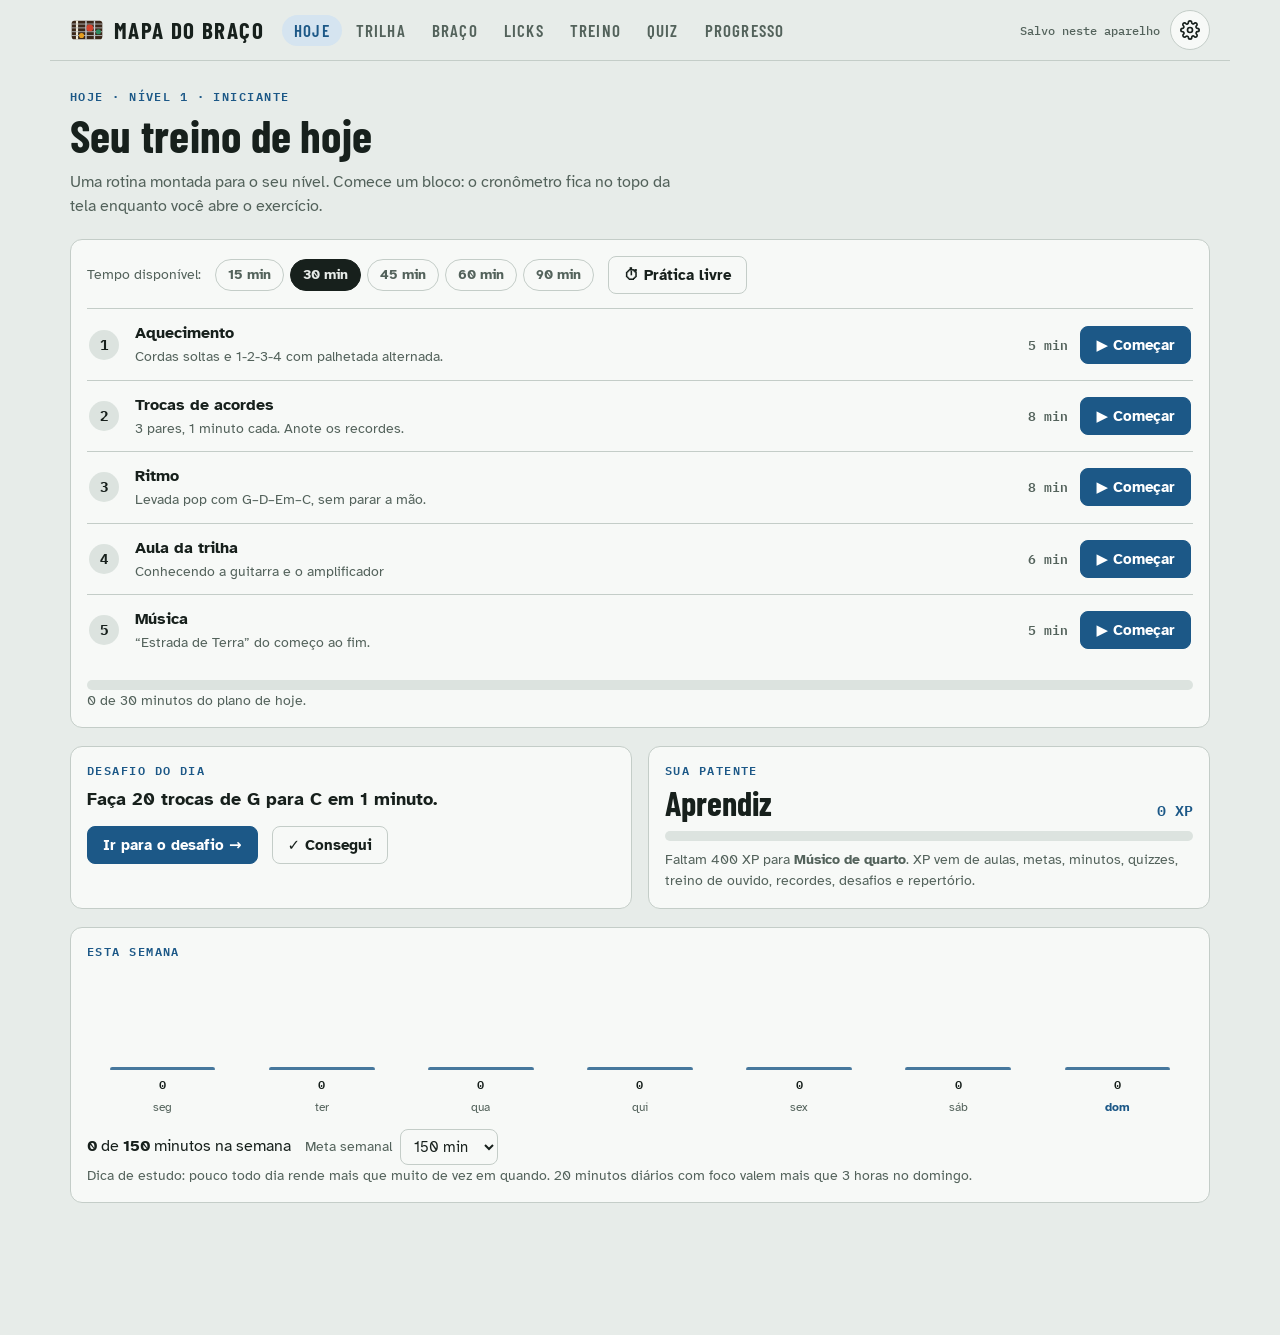
==== index.html @ a53c505a "Treino de ouvido: 6 exercícios em níveis, pontos fracos e ditado melódico Nova aba dentro do Quiz co" ====
<!doctype html>
<html lang="pt-BR">
<head>
<meta charset="utf-8">
<meta name="viewport" content="width=device-width,initial-scale=1,viewport-fit=cover">
<meta name="description" content="Escola de guitarra interativa: tríades, CAGED, escalas, licks, metrônomo, jam e quizzes.">
<meta name="theme-color" content="#E7ECE9" media="(prefers-color-scheme: light)">
<meta name="theme-color" content="#0F1412" media="(prefers-color-scheme: dark)">
<meta name="mobile-web-app-capable" content="yes">
<meta name="apple-mobile-web-app-capable" content="yes">
<meta name="apple-mobile-web-app-status-bar-style" content="default">
<meta name="apple-mobile-web-app-title" content="Mapa do Braço">
<link rel="manifest" href="manifest.webmanifest">
<link rel="icon" type="image/png" sizes="32x32" href="icons/favicon-32.png">
<link rel="apple-touch-icon" href="icons/icon-180.png">
<style>:root{color-scheme:light;padding-top:env(safe-area-inset-top,0px);padding-bottom:env(safe-area-inset-bottom,0px)}body{margin:0}img{max-width:100%}[hidden]{display:none!important}</style>
<title>Mapa do Braço</title>
<link rel="preconnect" href="https://fonts.googleapis.com"><link rel="preconnect" href="https://fonts.gstatic.com" crossorigin>
<link rel="stylesheet" href="https://fonts.googleapis.com/css2?family=Atkinson+Hyperlegible:ital,wght@0,400;0,700;1,400&family=Barlow+Condensed:wght@600;700&family=IBM+Plex+Mono:wght@400;500;600&family=Noto+Music&display=swap">
<style>
/* Layout: app de estudo com barra de seções no topo (no celular, embaixo); coluna de até 1180px; o braço da guitarra é a peça principal de cada tela */
:root {
  --bg: #E7ECE9; --surface: #F7F9F7; --surface-2: #DCE3DF; --fg: #17201C; --muted: #53625B; --line: #C4CDC8;
  --accent: #1C5887; --accent-ink: #FFFFFF; --accent-soft: #D5E4F0;
  --ok: #2B7A4C; --bad: #B23E2C;
  --wood: #3B2719; --wood-edge: #2A1B11; --fret: #CBD0D5; --nut: #EFE8D6; --pearl: #ECE5D2; --string: #B7BCC1; --string-w: #A0927A;
  --iv-r: #D2412B; --iv-3: #E59D1E; --iv-5: #2C8A60; --iv-7: #7357C4; --iv-2: #3A84BF; --iv-4: #C04F7E; --iv-6: #7B8A28; --iv-b5: #13698F;
  --iv-n: #CFC9B9; --iv-pair: #E8B24D; --iv-q: #F4F1E8;
  --f-display: 'Barlow Condensed', 'Arial Narrow', 'Roboto Condensed', sans-serif;
  --f-body: 'Atkinson Hyperlegible', 'Segoe UI', system-ui, sans-serif;
  --f-mono: 'IBM Plex Mono', ui-monospace, Consolas, monospace;
}
@media (prefers-color-scheme: dark) { :root:not([data-theme="light"]) {
  --bg: #0F1412; --surface: #161D1A; --surface-2: #212A26; --fg: #E3EAE6; --muted: #93A29B; --line: #2C3632;
  --accent: #7DB2E2; --accent-ink: #0A1824; --accent-soft: #1B3145;
  --ok: #4DB37A; --bad: #E2705E;
  --wood: #2E1E14; --wood-edge: #1E130C; --fret: #9EA4AA; --nut: #CFC7B2; --pearl: #CBC2AC; --string: #8E949A; --string-w: #857862;
  --iv-n: #8F8A7D; --iv-q: #E3DED2;
  color-scheme: dark;
} }
:root[data-theme="dark"] {
  --bg: #0F1412; --surface: #161D1A; --surface-2: #212A26; --fg: #E3EAE6; --muted: #93A29B; --line: #2C3632;
  --accent: #7DB2E2; --accent-ink: #0A1824; --accent-soft: #1B3145;
  --ok: #4DB37A; --bad: #E2705E;
  --wood: #2E1E14; --wood-edge: #1E130C; --fret: #9EA4AA; --nut: #CFC7B2; --pearl: #CBC2AC; --string: #8E949A; --string-w: #857862;
  --iv-n: #8F8A7D; --iv-q: #E3DED2;
  color-scheme: dark;
}

* { box-sizing: border-box; }
body { background: var(--bg); color: var(--fg); font: 16px/1.55 var(--f-body); -webkit-font-smoothing: antialiased; }
a { color: var(--accent); }
h1, h2, h3 { font-family: var(--f-display); font-weight: 700; line-height: 1.05; margin: 0; text-wrap: balance; letter-spacing: .005em; }
h1 { font-size: clamp(32px, 5vw, 46px); }
h2 { font-size: 26px; }
h3 { font-size: 22px; }
p { margin: 0; }
.eyebrow { font: 600 12px/1.2 var(--f-mono); text-transform: uppercase; letter-spacing: .12em; color: var(--accent); margin-bottom: 8px; }
.lede { color: var(--muted); max-width: 62ch; margin-top: 10px; }
.small { font-size: 14px; color: var(--muted); }
:focus-visible { outline: 3px solid var(--accent); outline-offset: 2px; border-radius: 4px; }

/* casca */
.app { max-width: 1180px; margin: 0 auto; padding-inline: 20px; padding-block: 0 110px; }
.top { position: sticky; top: env(safe-area-inset-top, 0px); z-index: 20; display: flex; align-items: center; gap: 18px;
  margin-inline: -20px; padding: 10px 20px; background: var(--bg); border-bottom: 1px solid var(--line); }
.brand { display: flex; align-items: center; gap: 10px; text-decoration: none; color: var(--fg); font: 700 23px/1 var(--f-display); text-transform: uppercase; letter-spacing: .06em; white-space: nowrap; }
.brand svg { width: 34px; height: 34px; flex: none; }
.nav { display: flex; gap: 2px; }
.nav a { display: flex; align-items: center; gap: 6px; padding: 7px 12px; border-radius: 999px; text-decoration: none; color: var(--muted);
  font: 600 17px/1 var(--f-display); text-transform: uppercase; letter-spacing: .07em; }
.nav a:hover { color: var(--fg); }
.nav a.on { color: var(--accent); background: var(--accent-soft); }
.nav svg { display: none; width: 22px; height: 22px; }
.top-right { margin-left: auto; display: flex; align-items: center; gap: 10px; }
.sync { font: 500 12px var(--f-mono); color: var(--muted); white-space: nowrap; }
.sync.conta::before { content: ''; display: inline-block; width: 7px; height: 7px; border-radius: 50%; background: var(--ok); margin-right: 6px; vertical-align: 1px; }
.icon-btn { width: 40px; height: 40px; display: grid; place-items: center; border-radius: 50%; border: 1px solid var(--line); background: var(--surface); color: var(--fg); cursor: pointer; font-size: 20px; }
.icon-btn svg { width: 20px; height: 20px; }

.view { display: flex; flex-direction: column; gap: 18px; padding-block: 22px; min-width: 0; }
.view > * { min-width: 0; }
.page-head { padding-block: 6px 2px; }
.crumbs { display: flex; gap: 8px; font-size: 14px; color: var(--muted); flex-wrap: wrap; }
.crumbs a { color: var(--muted); }

/* blocos */
.panel { background: var(--surface); border: 1px solid var(--line); border-radius: 12px; padding: 16px; min-width: 0; }
.info-grid { display: grid; grid-template-columns: repeat(auto-fit, minmax(280px, 1fr)); gap: 16px; }
.btn { display: inline-flex; align-items: center; gap: 6px; font: 700 15px/1.2 var(--f-body); padding: 9px 15px; border-radius: 8px;
  border: 1px solid var(--line); background: var(--surface); color: var(--fg); cursor: pointer; text-decoration: none; }
.btn:hover { border-color: var(--muted); }
.btn.primary { background: var(--accent); border-color: var(--accent); color: var(--accent-ink); }
.btn.ok { background: var(--ok); border-color: var(--ok); color: #fff; }
.btn.ghost { background: transparent; }
.btn.big { padding: 12px 20px; font-size: 16px; }
.btn.round { width: 50px; height: 50px; border-radius: 50%; justify-content: center; padding: 0; font-family: var(--f-mono); }
.btn.on { background: var(--fg); border-color: var(--fg); color: var(--bg); }
.btn.warn { border-color: var(--bad); color: var(--bad); }
.chips { display: flex; flex-wrap: wrap; gap: 6px; }
.chip { font: 700 14px/1 var(--f-body); padding: 8px 12px; border-radius: 999px; border: 1px solid var(--line); background: transparent; color: var(--muted); cursor: pointer; }
.chip:hover { color: var(--fg); }
.chip.on { background: var(--fg); border-color: var(--fg); color: var(--bg); }
.ctrl-row { display: flex; flex-wrap: wrap; gap: 10px 14px; align-items: center; }
.ctrl-row + .ctrl-row, .ctrl-row + div, div + .ctrl-row { margin-top: 12px; }
.ctrl-row.center { justify-content: center; }
.ctrl-right { display: flex; flex-wrap: wrap; gap: 10px; align-items: center; margin-left: auto; }
.field { display: inline-flex; align-items: center; gap: 8px; font-size: 14px; color: var(--muted); flex-wrap: wrap; }
.field.grow { flex: 1 1 260px; }
.field.grow select { flex: 1; min-width: 0; }
select, input[type="number"] { font: 15px var(--f-body); color: var(--fg); background: var(--surface); border: 1px solid var(--line); border-radius: 8px; padding: 7px 9px; max-width: 100%; }
input[type="number"] { width: 5.2em; font-family: var(--f-mono); }
input[type="range"] { accent-color: var(--accent); }
.check { display: inline-flex; gap: 6px; align-items: center; font-size: 14px; cursor: pointer; }
.check input { accent-color: var(--accent); width: 17px; height: 17px; }
.pill { display: inline-block; font: 600 12.5px/1.3 var(--f-mono); padding: 5px 10px; border-radius: 999px; background: var(--surface-2); color: var(--fg); }
.pill.ok { background: var(--ok); color: #fff; }
.pill.muted { color: var(--muted); }
.bar { height: 6px; background: var(--surface-2); border-radius: 99px; overflow: hidden; }
.bar i { display: block; height: 100%; background: var(--accent); border-radius: 99px; }
.caption { color: var(--muted); font-size: 14px; margin-top: 10px; }
.tip { font-size: 14px; color: var(--muted); margin-top: 12px; max-width: 75ch; }
.tip b { color: var(--fg); }

/* cores por função do intervalo */
.iv-r { --c: var(--iv-r); --ink: #fff; } .iv-3 { --c: var(--iv-3); --ink: #2B1A00; } .iv-5 { --c: var(--iv-5); --ink: #fff; }
.iv-7 { --c: var(--iv-7); --ink: #fff; } .iv-2 { --c: var(--iv-2); --ink: #fff; } .iv-4 { --c: var(--iv-4); --ink: #fff; }
.iv-6 { --c: var(--iv-6); --ink: #fff; } .iv-b5 { --c: var(--iv-b5); --ink: #fff; } .iv-n { --c: var(--iv-n); --ink: #241D10; }
.iv-pair { --c: var(--iv-pair); --ink: #2B1A00; } .iv-q { --c: var(--iv-q); --ink: #17201C; } .iv-bad { --c: var(--bad); --ink: #fff; }
.dot { display: inline-block; width: 11px; height: 11px; border-radius: 50%; background: var(--c, var(--iv-n)); margin-right: 6px; vertical-align: -1px; }
.legend { display: flex; flex-wrap: wrap; gap: 6px 14px; font-size: 13px; color: var(--muted); margin-top: 10px; }

/* braço */
.fb-wrap { overflow-x: auto; overscroll-behavior-x: contain; margin-top: 12px; border-radius: 8px; -webkit-overflow-scrolling: touch; }
.fb { display: block; width: 100%; height: auto; }
.fb-wood { fill: var(--wood); stroke: var(--wood-edge); stroke-width: 2; }
.fb-inlay { fill: var(--pearl); opacity: .8; }
.fb-fret { fill: var(--fret); }
.fb-nut { fill: var(--nut); }
.fb-string { stroke: var(--string); }
.fb-string.wound { stroke: var(--string-w); }
.fb-sname, .fb-num { fill: var(--muted); font: 600 11px var(--f-mono); text-anchor: middle; }
.fb-num.strong { fill: var(--fg); }
.fb-hit { fill: transparent; cursor: pointer; }
.fb-hit:hover { fill: rgba(255, 255, 255, .09); }
.fb-note { cursor: pointer; transform-box: fill-box; transform-origin: center; transition: transform .09s ease-out; }
.fb-note circle { fill: var(--c); stroke: rgba(0, 0, 0, .3); stroke-width: 1; }
.fb-note text { fill: var(--ink); font-family: var(--f-mono); font-weight: 600; text-anchor: middle; pointer-events: none; }
.fb-note.dim { opacity: .5; }
.fb-note.ring circle { fill-opacity: .35; stroke: var(--c); stroke-width: 2; }
.fb-note.is-on { transform: scale(1.28); }
.fb-note.is-on circle { stroke: #fff; stroke-width: 3; }

/* tablatura */
.tab-scroll { overflow-x: auto; margin-top: 12px; padding-bottom: 6px; background: var(--surface); }
.tab { display: flex; width: max-content; font: 14px/1 var(--f-mono); }
.tab-names, .tab-col { display: flex; flex-direction: column; }
.tab-col { width: calc(var(--w) * 1ch + 4px); border-radius: 4px; }
.tab-top { height: 20px; display: flex; align-items: center; justify-content: center; gap: 2px; font-size: 11px; color: var(--muted); }
.tab-top i { font-style: normal; font-size: 9px; color: var(--accent); }
.tab-cell { height: 22px; display: flex; align-items: center; justify-content: center; background: linear-gradient(var(--line), var(--line)) center / 100% 1px no-repeat; }
.tab-cell b { background: var(--surface); padding: 0 2px; font-weight: 600; white-space: nowrap; }
.tab-names .tab-cell { width: 2.2ch; background: none; color: var(--muted); }
.tab-bar { width: 2px; margin-top: 20px; height: 132px; background: var(--muted); opacity: .55; }
.tab-col.on { background: var(--accent-soft); }
.tab-col.on b { background: var(--accent-soft); color: var(--accent); }

/* trilha */
.hero-strip { display: grid; grid-template-columns: minmax(0, 1.3fr) minmax(0, 1fr); gap: 24px; align-items: end; padding-block: 8px 4px; }
.stat-row { display: flex; flex-wrap: wrap; gap: 14px 26px; align-items: center; }
.stat-row.wide { gap: 14px 40px; }
.stat b { display: block; font: 700 46px/1 var(--f-display); font-variant-numeric: tabular-nums; }
.stat b small { font-size: 24px; color: var(--muted); }
.stat span { font-size: 13px; color: var(--muted); }
.modules { display: grid; grid-template-columns: repeat(auto-fill, minmax(330px, 1fr)); gap: 16px; }
.module { background: var(--surface); border: 1px solid var(--line); border-radius: 12px; padding: 16px 16px 6px; display: flex; flex-direction: column; gap: 8px; }
.module header { display: flex; justify-content: space-between; gap: 8px; }
.mod-n { font: 600 12px var(--f-mono); text-transform: uppercase; letter-spacing: .1em; color: var(--muted); }
.tag { font: 600 12px var(--f-mono); color: var(--accent); }
.lessons { list-style: none; margin: 4px 0 0; padding: 0; }
.lessons a { display: grid; grid-template-columns: 34px minmax(0, 1fr) auto 22px; gap: 8px; align-items: center; padding: 9px 2px; border-top: 1px solid var(--line); color: var(--fg); text-decoration: none; }
.lessons a:hover .lt { color: var(--accent); }
.ln, .lm { font: 500 12.5px var(--f-mono); color: var(--muted); font-variant-numeric: tabular-nums; }
.lt { font-weight: 700; }
.ck { width: 20px; height: 20px; border-radius: 50%; border: 2px solid var(--line); display: grid; place-items: center; }
.done .ck { background: var(--ok); border-color: var(--ok); }
.done .ck::after { content: '✓'; color: #fff; font-size: 12px; font-weight: 700; }

/* aula */
.lesson-head { margin-bottom: 14px; }
.prose { max-width: 68ch; display: flex; flex-direction: column; gap: 12px; }
.prose ul { margin: 0; padding-left: 20px; display: flex; flex-direction: column; gap: 4px; }
.mono-line { font: 14px/1.8 var(--f-mono); background: var(--surface-2); padding: 10px 14px; border-radius: 8px; overflow-x: auto; white-space: nowrap; }
.practice h2 { margin-bottom: 10px; }
.tasks { margin: 0; padding: 0; list-style: none; display: flex; flex-direction: column; gap: 8px; max-width: 75ch; }
.tasks li { padding-left: 28px; position: relative; }
.tasks li::before { content: ''; position: absolute; left: 0; top: 3px; width: 16px; height: 16px; border: 2px solid var(--accent); border-radius: 4px; }
.links { display: flex; flex-wrap: wrap; gap: 8px; margin-top: 14px; }
.lesson-foot { display: flex; justify-content: space-between; align-items: center; gap: 10px; flex-wrap: wrap; padding-top: 8px; border-top: 1px solid var(--line); }

/* licks */
.licks-layout { display: grid; grid-template-columns: 290px minmax(0, 1fr); gap: 16px; align-items: start; }
.lick-list { position: sticky; top: calc(env(safe-area-inset-top, 0px) + 76px); max-height: calc(100vh - 100px); overflow: auto; }
.lick-list ul { list-style: none; margin: 12px 0 0; padding: 0; }
.lick-list a { display: flex; flex-direction: column; padding: 9px 10px; border-radius: 8px; text-decoration: none; color: var(--fg); }
.lick-list a:hover { background: var(--surface); }
.lick-list a.on { background: var(--accent-soft); }
.lick-list a.on .lt { color: var(--accent); }
.lick-list .lm { font-size: 12px; }
.lick-head { margin-top: 14px; }
.meta { display: flex; flex-wrap: wrap; gap: 4px 12px; font-size: 13.5px; color: var(--muted); margin-top: 6px; }
.chords { display: flex; flex-wrap: wrap; gap: 6px; margin-top: 10px; font: 600 14px var(--f-mono); }
.chords span { font-size: 10px; color: var(--muted); margin-right: -3px; align-self: flex-start; }

/* treino */
.subtabs { display: flex; flex-wrap: wrap; gap: 6px; }
.subtabs a { padding: 8px 14px; border-radius: 999px; border: 1px solid var(--line); color: var(--muted); text-decoration: none; font-weight: 700; font-size: 14px; }
.subtabs a.on { background: var(--fg); color: var(--bg); border-color: var(--fg); }
.met { display: flex; flex-direction: column; gap: 18px; align-items: stretch; }
.met-bpm { display: flex; align-items: center; justify-content: center; gap: 10px; flex-wrap: wrap; }
.bpm-read { text-align: center; min-width: 150px; }
.bpm-read b { display: block; font: 700 92px/0.9 var(--f-display); font-variant-numeric: tabular-nums; }
.bpm-read span { font: 600 12px var(--f-mono); color: var(--muted); letter-spacing: .12em; }
.met input[type="range"] { width: 100%; }
.beats { display: flex; justify-content: center; gap: 12px; }
.beats i { width: 24px; height: 24px; border-radius: 50%; border: 2px solid var(--line); }
.beats i.acc { border-color: var(--accent); }
.beats i.on { background: var(--accent); border-color: var(--accent); }
.speed-read { display: flex; align-items: center; gap: 28px; flex-wrap: wrap; margin-top: 14px; }
.speed-read b { display: block; font: 700 46px/1 var(--f-display); font-variant-numeric: tabular-nums; }
.speed-read span { font-size: 13px; color: var(--muted); }
.bar.wide { flex: 1 1 200px; height: 10px; }
.jam-now { display: flex; align-items: center; gap: 14px 26px; flex-wrap: wrap; margin-top: 14px; }
.now span { display: block; font: 600 11px var(--f-mono); text-transform: uppercase; letter-spacing: .12em; color: var(--muted); }
.now b { font: 700 44px/1 var(--f-display); }
.now.dim b { color: var(--muted); font-size: 30px; }
.bars { display: flex; flex-wrap: wrap; gap: 5px; list-style: none; margin: 0; padding: 0; flex: 1 1 260px; }
.bars li { font: 600 13px var(--f-mono); padding: 5px 8px; border: 1px solid var(--line); border-radius: 6px; }
.bars li.on { background: var(--accent); border-color: var(--accent); color: var(--accent-ink); }

/* explorador */
.explorer-ctrl .ctrl-row { padding-bottom: 12px; border-bottom: 1px solid var(--line); }
.explorer-ctrl .ctrl-row:last-child { border-bottom: 0; padding-bottom: 0; }
.degrees { display: flex; flex-wrap: wrap; gap: 8px; margin-block: 4px 12px; }
.deg { padding: 6px 12px; border: 1px solid var(--line); border-top: 5px solid var(--c); border-radius: 6px; text-align: center; min-width: 54px; }
.deg b { display: block; font: 700 22px/1.1 var(--f-display); }
.deg span { font: 600 12px var(--f-mono); color: var(--muted); }

/* quiz */
.quiz-grid { display: grid; grid-template-columns: repeat(auto-fill, minmax(260px, 1fr)); gap: 16px; }
.quiz-card { display: flex; flex-direction: column; gap: 8px; align-items: flex-start; padding: 18px; border-radius: 12px; background: var(--surface); border: 1px solid var(--line); color: var(--fg); text-decoration: none; }
.quiz-card:hover { border-color: var(--accent); }
.quiz-card p { color: var(--muted); font-size: 15px; flex: 1; }
.quiz-top { display: flex; flex-wrap: wrap; gap: 10px 16px; align-items: center; }
.quiz-top h1 { font-size: 30px; margin-right: auto; }
.prompt { font-size: 19px; margin-top: 14px; display: flex; flex-wrap: wrap; gap: 10px; align-items: center; }
.answers { display: grid; grid-template-columns: repeat(auto-fill, minmax(124px, 1fr)); gap: 8px; margin-top: 14px; }
.answers .btn { justify-content: center; text-align: center; }
.answers .result { grid-column: 1 / -1; text-align: center; display: flex; flex-direction: column; gap: 8px; align-items: center; }
.result b { font: 700 80px/1 var(--f-display); }
.btn.ans.ok { background: var(--ok); color: #fff; border-color: var(--ok); }
.btn.ans.bad { background: var(--bad); color: #fff; border-color: var(--bad); }
.feedback { min-height: 1.6em; margin-top: 12px; font-weight: 700; }
.feedback.ok { color: var(--ok); }
.feedback.bad { color: var(--bad); }

/* progresso */
.heat { display: grid; grid-auto-flow: column; grid-template-rows: repeat(7, 14px); grid-auto-columns: 14px; gap: 3px; margin-block: 6px 12px; overflow-x: auto; }
.heat i { border-radius: 3px; background: var(--surface-2); }
.heat i.on { background: var(--ok); }
.mod-prog { list-style: none; margin: 0; padding: 0; display: flex; flex-direction: column; gap: 10px; }
.mod-prog li { display: grid; grid-template-columns: minmax(0, 1fr) 90px 36px; gap: 10px; align-items: center; font-size: 14.5px; }
.mod-prog em { font: normal 600 12.5px var(--f-mono); color: var(--muted); text-align: right; }
.tbl { width: 100%; border-collapse: collapse; font-size: 14.5px; }
.tbl th { text-align: left; font: 600 11px var(--f-mono); text-transform: uppercase; letter-spacing: .08em; color: var(--muted); padding: 6px 4px; }
.tbl td { padding: 8px 4px; border-top: 1px solid var(--line); font-variant-numeric: tabular-nums; }
.danger { display: flex; justify-content: flex-end; }
.backup .ctrl-row { margin-top: 12px; }

/* configurações e aviso */
.sheet-wrap { position: fixed; inset: 0; z-index: 50; background: rgba(8, 12, 10, .45); display: flex; justify-content: flex-end; }
.sheet { width: min(380px, 100%); height: 100%; background: var(--surface); padding: calc(env(safe-area-inset-top, 0px) + 18px) 20px 24px; overflow: auto; border-left: 1px solid var(--line); }
.sheet header { display: flex; justify-content: space-between; align-items: center; margin-bottom: 8px; }
.set-row { display: flex; flex-direction: column; gap: 8px; padding-block: 12px; border-bottom: 1px solid var(--line); font-weight: 700; }
.set-row input[type="range"] { width: 100%; }
.toast { position: fixed; left: 50%; transform: translateX(-50%); bottom: calc(env(safe-area-inset-bottom, 0px) + 92px); z-index: 60; background: var(--fg); color: var(--bg);
  padding: 10px 18px; border-radius: 999px; font-weight: 700; font-size: 14px; max-width: calc(100% - 32px); text-align: center; }

@media (max-width: 900px) {
  .licks-layout { grid-template-columns: minmax(0, 1fr); }
  .lick-list { position: static; max-height: none; }
  .lick-list ul { display: flex; gap: 6px; overflow-x: auto; padding-bottom: 6px; }
  .lick-list li { flex: 0 0 auto; }
  .lick-list a { border: 1px solid var(--line); background: var(--surface); }
  .lick-list .lm { display: none; }
  .hero-strip { grid-template-columns: minmax(0, 1fr); }
}
@media (max-width: 760px) {
  .app { padding-inline: 16px; }
  .top { margin-inline: -16px; padding-inline: 16px; }
  .sync { display: none; }
  .nav { position: fixed; left: 0; right: 0; bottom: 0; z-index: 30; display: grid; grid-template-columns: repeat(6, 1fr); gap: 0;
    background: var(--surface); border-top: 1px solid var(--line); padding: 6px 4px calc(env(safe-area-inset-bottom, 0px) + 6px); }
  .nav a { flex-direction: column; gap: 3px; padding: 6px 2px; border-radius: 10px; font-size: 12px; letter-spacing: .04em; }
  .nav svg { display: block; }
  .modules { grid-template-columns: minmax(0, 1fr); }
  .ctrl-right { margin-left: 0; }
  .bpm-read b { font-size: 76px; }
  .stat b { font-size: 38px; }
  .lesson-foot .btn.ghost { flex: 1 1 100%; justify-content: center; }
  .lesson-foot .btn:not(.ghost) { order: -1; flex: 1 1 100%; justify-content: center; }
}
@media (prefers-reduced-motion: reduce) { * { transition: none !important; scroll-behavior: auto !important; } }

/* ===== níveis ===== */
.level-nav { display: grid; grid-template-columns: repeat(5, minmax(0, 1fr)); gap: 8px; }
.level-nav a { display: flex; flex-direction: column; gap: 2px; padding: 10px 12px; border-radius: 10px; border: 1px solid var(--line); background: var(--surface); color: var(--fg); text-decoration: none; position: relative; overflow: hidden; }
.level-nav a b { font: 700 26px/1 var(--f-display); }
.level-nav a span { font-size: 13px; color: var(--muted); font-weight: 700; }
.level-nav a i { position: absolute; left: 0; bottom: 0; height: 4px; width: var(--p); background: var(--accent); }
.level-nav a.on { border-color: var(--accent); }
.level { display: flex; flex-direction: column; gap: 14px; padding-top: 10px; scroll-margin-top: 80px; }
.level-head { display: flex; justify-content: space-between; align-items: flex-end; gap: 12px; border-top: 2px solid var(--fg); padding-top: 14px; }
.level-head h2 { font-size: 34px; }
.goals ul { list-style: none; margin: 6px 0 10px; padding: 0; display: flex; flex-direction: column; gap: 8px; }
.goals li { display: flex; flex-wrap: wrap; gap: 4px 10px; align-items: baseline; }
.goals li a { font-size: 13.5px; }
.goals .check { font-size: 15px; align-items: flex-start; }
.goals .check input { margin-top: 2px; flex: none; }
.goals .check input:checked + span { text-decoration: line-through; color: var(--muted); }

/* ===== acordes ===== */
.chord-row { display: flex; flex-wrap: wrap; gap: 10px; }
.chord-row.two { justify-content: center; }
.chord-card { display: flex; flex-direction: column; align-items: center; gap: 2px; padding: 8px 8px 4px; border-radius: 10px; border: 1px solid var(--line); background: var(--surface); color: var(--fg); cursor: pointer; font: inherit; }
.chord-card:hover { border-color: var(--accent); }
.chord-card b { font: 700 22px/1 var(--f-display); }
.chord-card small { font-size: 11px; color: var(--muted); }
.chord-svg { width: 96px; height: auto; display: block; }
.small-cards .chord-card { padding: 6px 6px 2px; }
.small-cards .chord-svg { width: 70px; }
.small-cards .chord-card b { font-size: 17px; }
.chord-row.two .chord-svg { width: 130px; }
.chord-row.two .chord-card b { font-size: 30px; }
.cd-fret { stroke: var(--muted); stroke-width: 1; }
.cd-str { stroke: var(--fg); stroke-width: 1; }
.cd-nut { fill: var(--fg); }
.cd-dot { fill: var(--fg); }
.cd-dot.root { fill: var(--iv-r); }
.cd-barre { fill: var(--fg); }
.cd-fing { fill: var(--bg); font: 700 9.5px var(--f-mono); }
.cd-x { fill: var(--muted); font: 700 13px var(--f-body); }
.cd-open { fill: none; stroke: var(--fg); stroke-width: 1.4; }
.cd-base { fill: var(--muted); font: 600 10px var(--f-mono); }
.sym { display: flex; flex-direction: column; align-items: center; gap: 4px; max-width: 110px; text-align: center; }
.sym span { font-size: 12px; color: var(--muted); }
details.syms { margin-top: 12px; }
details.syms summary { cursor: pointer; font-weight: 700; padding-block: 6px; }

/* ===== trocas ===== */
.changes { display: grid; grid-template-columns: minmax(0, 1.2fr) minmax(0, 1fr); gap: 16px; align-items: center; margin-top: 12px; }
.ch-side { display: flex; flex-direction: column; gap: 12px; }
.ch-clock b { font: 700 60px/1 var(--f-display); font-variant-numeric: tabular-nums; }
.ch-clock span { font-size: 13px; color: var(--muted); margin-left: 6px; }
.tap-pad { display: flex; flex-direction: column; align-items: center; justify-content: center; gap: 4px; min-height: 120px; width: 100%; border-radius: 16px;
  border: 2px dashed var(--accent); background: var(--accent-soft); color: var(--fg); cursor: pointer; font: inherit; touch-action: manipulation; user-select: none; }
.tap-pad b { font: 700 54px/1 var(--f-display); font-variant-numeric: tabular-nums; }
.tap-pad span { font-size: 13px; color: var(--muted); }
.tap-pad:disabled { opacity: .55; cursor: default; }
.tap-pad:not(:disabled):active { background: var(--accent); }
.tap-pad.wide { margin-top: 12px; min-height: 96px; }

/* ===== levadas ===== */
.strum-head { display: flex; align-items: baseline; gap: 12px; flex-wrap: wrap; margin-top: 12px; }
.strum-grid { display: grid; grid-template-columns: repeat(var(--n), minmax(30px, 1fr)); gap: 4px; margin-top: 10px; overflow-x: auto; padding-bottom: 4px; }
.sg-cell { display: flex; flex-direction: column; align-items: center; gap: 2px; padding: 8px 0 6px; border: 1px solid var(--line); border-radius: 8px; min-width: 30px; }
.sg-cell b { font: 700 24px/1 var(--f-display); min-height: 24px; }
.sg-cell span { font: 600 11px var(--f-mono); color: var(--muted); }
.sg-cell.beat { background: var(--surface-2); }
.sg-cell.mute b { color: var(--muted); }
.sg-cell.on { background: var(--accent); border-color: var(--accent); }
.sg-cell.on b, .sg-cell.on span { color: var(--accent-ink); }
input[type="text"] { font: 15px var(--f-mono); color: var(--fg); background: var(--surface); border: 1px solid var(--line); border-radius: 8px; padding: 7px 9px; min-width: 0; flex: 1; }

/* ===== cifra ===== */
.song-head { display: flex; justify-content: space-between; gap: 10px; margin-bottom: 10px; }
.cifra { display: flex; flex-direction: column; gap: 14px; margin-block: 14px; padding: 14px; border-radius: 10px; background: var(--surface-2); max-height: 420px; overflow: auto; }
.cf-name { font: 600 11px var(--f-mono); text-transform: uppercase; letter-spacing: .12em; color: var(--muted); margin-bottom: 4px; }
.cf-line { display: flex; flex-wrap: wrap; align-items: flex-end; font-size: 17px; line-height: 1.3; }
.cf-seg { display: inline-flex; flex-direction: column; white-space: pre; }
.cf-seg i { font: normal 700 14px/1.4 var(--f-mono); color: var(--accent); min-height: 1.4em; }
.cf-ch { cursor: pointer; padding: 0 2px; border-radius: 4px; }
.cf-ch.on { background: var(--accent); color: var(--accent-ink) !important; }
.cf-bars { font: 700 15px var(--f-mono); color: var(--accent); }

/* ===== afinador ===== */
.tuner { display: flex; flex-direction: column; align-items: center; gap: 10px; padding-block: 16px 8px; }
.tu-read { text-align: center; }
.tu-read b { display: block; font: 700 84px/1 var(--f-display); }
.tu-read span { font: 500 13px var(--f-mono); color: var(--muted); }
.tu-meter { position: relative; width: min(100%, 520px); height: 54px; border-radius: 10px; background: var(--surface-2); }
.tu-zero { position: absolute; left: calc(50% - 1px); top: 0; bottom: 0; width: 2px; background: var(--ok); }
.tu-needle { position: absolute; top: 6px; bottom: 16px; left: calc(50% - 2px); width: 4px; border-radius: 2px; background: var(--bad); transition: left .08s linear; }
.tu-needle.ok { background: var(--ok); }
.tu-meter span { position: absolute; bottom: 2px; font: 600 10px var(--f-mono); color: var(--muted); }
.tu-meter span:nth-of-type(1) { left: 6px; }
.tu-meter span:nth-of-type(2) { left: calc(50% - 3px); }
.tu-meter span:nth-of-type(3) { right: 6px; }
.tu-msg { min-height: 1.5em; font-weight: 700; text-align: center; }
.tu-strings { display: grid; grid-template-columns: repeat(6, minmax(0, 1fr)); gap: 8px; margin-block: 8px 12px; }
.tu-str { display: flex; flex-direction: column; align-items: center; padding: 10px 4px; border-radius: 10px; border: 1px solid var(--line); background: var(--surface); color: var(--fg); cursor: pointer; font: inherit; }
.tu-str b { font: 700 24px/1 var(--f-display); }
.tu-str small { font: 600 11px var(--f-mono); color: var(--muted); }
.tu-str.on { border-color: var(--accent); box-shadow: inset 0 0 0 1px var(--accent); }
.tu-str.ok { background: var(--ok); border-color: var(--ok); color: #fff; }
.tu-str.ok small { color: #fff; }

/* ===== escrita rítmica ===== */
.rn-wrap { overflow-x: auto; padding-block: 8px; }
.rn { width: 100%; height: auto; display: block; }
.rn-line { stroke: var(--muted); stroke-width: 1; }
.rn-bar { stroke: var(--fg); stroke-width: 1.4; }
.rn-head { fill: var(--fg); }
.rn-head.hollow { fill: var(--surface); stroke: var(--fg); stroke-width: 1.8; }
.rn-stem { stroke: var(--fg); stroke-width: 1.5; }
.rn-flag { fill: none; stroke: var(--fg); stroke-width: 2.4; stroke-linecap: round; }
.rn-beam, .rn-dot { fill: var(--fg); }
.rn-rest { fill: var(--fg); font-family: 'Noto Music', serif; font-size: 28px; }
.rn-hit { fill: var(--accent); fill-opacity: 0; }
.rn-hit.on { fill-opacity: .25; }

@media (max-width: 760px) {
  .level-nav { grid-template-columns: repeat(5, minmax(56px, 1fr)); }
  .level-nav a span { display: none; }
  .changes { grid-template-columns: minmax(0, 1fr); }
  .tu-strings { grid-template-columns: repeat(3, minmax(0, 1fr)); }
  .chord-svg { width: 80px; }
}

/* ===== cronômetro de prática (topo) ===== */
.ptimer { display: flex; align-items: center; gap: 8px; padding: 5px 6px 5px 12px; border-radius: 999px; background: var(--accent); color: var(--accent-ink); font-size: 13px; font-weight: 700; }
.ptimer b { font: 600 15px var(--f-mono); font-variant-numeric: tabular-nums; }
.ptimer .pt-label { max-width: 14ch; overflow: hidden; text-overflow: ellipsis; white-space: nowrap; }
.ptimer button { width: 28px; height: 28px; border-radius: 50%; border: 0; background: rgba(255, 255, 255, .22); color: inherit; cursor: pointer; font-size: 11px; }
.ptimer.paused { opacity: .75; }

/* ===== plano do dia ===== */
.plan { list-style: none; margin: 14px 0; padding: 0; display: flex; flex-direction: column; }
.plan li { display: grid; grid-template-columns: 34px minmax(0, 1fr) auto auto; gap: 12px; align-items: center; padding: 12px 2px; border-top: 1px solid var(--line); }
.plan .pl-n { width: 30px; height: 30px; border-radius: 50%; display: grid; place-items: center; background: var(--surface-2); font: 700 14px var(--f-mono); }
.plan li.done .pl-n { background: var(--ok); color: #fff; }
.plan .pl-body { display: flex; flex-direction: column; min-width: 0; }
.plan .pl-body span { font-size: 14px; color: var(--muted); }
.plan .pl-min { font: 600 13px var(--f-mono); color: var(--muted); white-space: nowrap; }
.plan li.done .pl-body b { text-decoration: line-through; color: var(--muted); }

/* ===== semana ===== */
.week { display: grid; grid-template-columns: repeat(7, minmax(0, 1fr)); gap: 8px; height: 150px; align-items: end; margin-block: 8px 12px; }
.wk { display: flex; flex-direction: column; align-items: center; justify-content: flex-end; gap: 4px; height: 100%; }
.wk i { display: block; width: 70%; min-height: 3px; border-radius: 6px 6px 2px 2px; background: var(--accent); opacity: .8; }
.wk b { font: 600 12px var(--f-mono); font-variant-numeric: tabular-nums; }
.wk span { font-size: 12px; color: var(--muted); }
.wk.today span { color: var(--accent); font-weight: 700; }

/* ===== gravador e looper ===== */
.warn-box { border-color: var(--bad); }
.rec-time { font: 600 22px var(--f-mono); font-variant-numeric: tabular-nums; }
.takes, .layers { list-style: none; margin: 12px 0 0; padding: 0; display: flex; flex-direction: column; gap: 10px; }
.takes li { display: grid; grid-template-columns: minmax(0, 1fr) minmax(0, 1.4fr) auto; gap: 10px; align-items: center; padding: 10px 0; border-top: 1px solid var(--line); }
.takes li > div:first-child { display: flex; flex-direction: column; min-width: 0; }
.takes audio { width: 100%; }
.layers li { display: flex; flex-wrap: wrap; gap: 8px 16px; align-items: center; }
.loop-pos { height: 12px; border-radius: 99px; background: var(--surface-2); overflow: hidden; margin-top: 14px; }
.loop-pos i { display: block; height: 100%; width: 0; background: var(--accent); }
.loop-pos i.rec { background: var(--bad); }

/* ===== licks: trecho A-B e microfone ===== */
.ab-line { margin-top: 6px; }
.linkbtn { border: 0; background: none; color: var(--accent); font: inherit; font-weight: 700; cursor: pointer; padding: 0; text-decoration: underline; }
.tab-col { cursor: pointer; }
.tab-col.sel { background: var(--surface-2); }
.tab-col.sel.on { background: var(--accent-soft); }
.pill.mic { font-size: 11px; vertical-align: middle; }
.big-num { font: 700 56px/1 var(--f-display); margin-right: 8px; }

/* ===== editor ===== */
textarea { width: 100%; font: 15px/1.5 var(--f-mono); color: var(--fg); background: var(--surface); border: 1px solid var(--line); border-radius: 8px; padding: 10px; resize: vertical; }
.field.block { display: block; margin-top: 12px; margin-bottom: 4px; }
code { font: 13px var(--f-mono); background: var(--surface-2); padding: 1px 5px; border-radius: 4px; }

@media (max-width: 760px) {
  .ptimer .pt-label { display: none; }
  .plan li { grid-template-columns: 30px minmax(0, 1fr) auto; }
  .plan li .btn, .plan li .pill { grid-column: 2 / -1; justify-self: start; }
  .takes li { grid-template-columns: minmax(0, 1fr); }
  .nav { grid-template-columns: repeat(7, 1fr); }
  .nav a { font-size: 10.5px; letter-spacing: .02em; }
}

/* seletor de tom do lick */
.meta .key-sel { font-size: 13.5px; }
.meta .key-sel select { padding: 3px 6px; font-size: 13.5px; }
.meta .orig { font-size: 12px; color: var(--muted); }
.meta .orig:empty { display: none; }

/* ===== dicionário de acordes ===== */
.grp { min-width: 72px; font-weight: 700; }
.dict-head { margin-block: 14px 10px; }
.dict-head h3 { font-size: 34px; }

/* ===== campo harmônico ===== */
.campo { display: grid; grid-template-columns: repeat(7, minmax(0, 1fr)); gap: 8px; margin-top: 12px; }
.campo-deg { display: flex; flex-direction: column; align-items: center; gap: 2px; padding: 10px 4px 6px; border-radius: 10px; border: 1px solid var(--line); border-top: 4px solid var(--c, var(--line)); background: var(--surface); color: var(--fg); cursor: pointer; font: inherit; min-width: 0; }
.campo-deg:hover { border-color: var(--accent); }
.campo-deg .roman { font: 700 20px/1 var(--f-display); color: var(--muted); }
.campo-deg b { font: 700 19px/1.1 var(--f-display); text-align: center; overflow-wrap: anywhere; }
.campo-deg .fn { font: 600 10px var(--f-mono); letter-spacing: .08em; color: var(--muted); }
.campo-deg .chord-svg { width: 100%; max-width: 78px; }
.fn-T { --c: var(--iv-5); } .fn-SD { --c: var(--iv-3); } .fn-D { --c: var(--iv-r); }
.prog-box { margin-top: 18px; padding-top: 14px; border-top: 1px solid var(--line); }

/* ===== partitura ===== */
.staff-wrap { overflow-x: auto; padding-block: 6px; }
.staff-wrap.single { display: flex; justify-content: center; }
.staff-wrap.single .staff { min-width: 0 !important; width: 230px; }
.staff { width: 100%; height: auto; display: block; }
.st-line, .st-ledger { stroke: var(--fg); stroke-width: 1; }
.st-ledger { stroke-width: 1.4; }
.st-bar { stroke: var(--fg); stroke-width: 1.3; }
.st-bar.end { stroke-width: 3; }
.st-clef { fill: var(--fg); font-family: 'Noto Music', serif; font-size: 58px; }
.st-8 { fill: var(--fg); font: 700 10px var(--f-mono); }
.st-acc { fill: var(--fg); font-family: 'Noto Music', serif; font-size: 20px; }
.st-label { fill: var(--muted); font: 600 11px var(--f-mono); }
.st-rest { font-size: 30px; }
.rn-head.on { fill: var(--accent); stroke: var(--accent); }

@media (max-width: 760px) {
  .campo { grid-template-columns: repeat(4, minmax(0, 1fr)); }
}

/* ===== patente, desafio e conquistas ===== */
.rank-row { display: flex; align-items: baseline; justify-content: space-between; gap: 10px; flex-wrap: wrap; margin-bottom: 8px; }
.rank-name { font: 700 34px/1 var(--f-display); }
.xp { font: 600 15px var(--f-mono); color: var(--accent); font-variant-numeric: tabular-nums; }
.rank .small { margin-top: 8px; }
.challenge .ch-text { font-size: 18px; font-weight: 700; margin-bottom: 12px; max-width: 50ch; }
.challenge.done { border-color: var(--ok); }
.badges { display: grid; grid-template-columns: repeat(auto-fill, minmax(150px, 1fr)); gap: 10px; margin-block: 8px; }
.badge { display: flex; flex-direction: column; align-items: flex-start; gap: 2px; padding: 10px 12px; border-radius: 10px; border: 1px dashed var(--line); color: var(--muted); }
.badge i { font: normal 700 18px/1 var(--f-display); width: 40px; height: 40px; border-radius: 50%; display: grid; place-items: center; background: var(--surface-2); margin-bottom: 4px; }
.badge b { font-size: 14px; color: var(--muted); }
.badge span { font-size: 12px; }
.badge.on { border-style: solid; border-color: var(--line); color: var(--fg); }
.badge.on i { background: var(--accent); color: var(--accent-ink); }
.badge.on b { color: var(--fg); }

/* ===== repertório ===== */
details[data-formbox] > summary { list-style: none; display: inline-flex; }
details[data-formbox] > summary::-webkit-details-marker { display: none; }
.song-form { display: flex; flex-wrap: wrap; gap: 10px 14px; align-items: center; margin-top: 14px; }
.song-form textarea { flex: 1 1 100%; }
.song-form .field.block { flex: 1 1 100%; margin: 0; }
.songs { list-style: none; margin: 4px 0 0; padding: 0; counter-reset: sg; }
.songs li { display: flex; flex-wrap: wrap; justify-content: space-between; gap: 10px 16px; align-items: center; padding: 12px 0; border-top: 1px solid var(--line); }
.songs li .ctrl-row { margin: 0; }
.sg-main { display: flex; flex-direction: column; min-width: 0; flex: 1 1 260px; }
.sg-main b { font-size: 17px; }
.sg-notes { font-style: italic; }
.setlist li { counter-increment: sg; }
.setlist li .sg-main b::before { content: counter(sg) '. '; color: var(--accent); }
.empty p { max-width: 60ch; }
.songs select { font-size: 14px; }

/* treino de ouvido */
.ear-next { display: flex; flex-wrap: wrap; align-items: center; justify-content: space-between; gap: 12px 20px; }
.ear-next h2 { font: 700 26px/1.1 var(--f-display); }
.ear-next .small { margin-top: 4px; }
.ear-steps { display: flex; gap: 4px; width: 100%; }
.ear-steps i { flex: 1; height: 6px; border-radius: 99px; background: var(--surface-2); }
.ear-steps i.ok { background: var(--ok); }
.ear-steps i.cur { background: var(--accent); }
.ear-levels { margin-top: 12px; }
.ear-levels .chip[disabled] { opacity: .45; cursor: not-allowed; }
.ear-levels .chip.passed:not(.on) { border-color: var(--ok); color: var(--ok); }
.ear [data-lvdesc] { margin-top: 8px; }
.ear [data-replay] { margin-top: 12px; }
.ear-tip { display: block; margin-top: 4px; font-weight: 400; color: var(--muted); }
.ear [data-after] { margin-top: 10px; }
.ear [data-after]:empty { display: none; }
.ear-unlock { font-weight: 700; color: var(--ok); }
.ear-slots { display: grid; grid-template-columns: repeat(4, 1fr); gap: 8px; list-style: none; margin: 14px 0 0; padding: 0; }
.ear-slots li { display: flex; flex-direction: column; align-items: center; gap: 4px; padding: 10px 4px; border: 1px solid var(--line); border-radius: 10px; background: var(--bg); cursor: pointer; text-align: center; transition: background .15s; }
.ear-slots li span { font: 600 11px var(--f-mono); color: var(--muted); }
.ear-slots li b { font: 700 30px/1 var(--f-display); }
.ear-slots li small { font: 600 12.5px/1.2 var(--f-mono); color: var(--muted); }
.ear-slots li.cur { border-color: var(--accent); box-shadow: 0 0 0 2px var(--accent-soft); }
.ear-slots li.play { background: var(--accent-soft); }
.ear-slots li.ok { border-color: var(--ok); }
.ear-slots li.ok b { color: var(--ok); }
.ear-slots li.bad { border-color: var(--bad); }
.ear-slots li.bad b { color: var(--bad); }
.ear-keys { text-align: center; }
@media (hover: none) { .ear-keys { display: none; } }
</style>
</head><body>
<div class="app">
  <header class="top">
    <a class="brand" href="#hoje" aria-label="Mapa do Braço, início">
      <svg viewBox="0 0 40 40" aria-hidden="true"><rect x="2" y="9" width="36" height="22" rx="3" fill="var(--wood)"/><rect x="7" y="9" width="2.5" height="22" fill="var(--nut)"/><rect x="18" y="9" width="1.6" height="22" fill="var(--fret)"/><rect x="28" y="9" width="1.6" height="22" fill="var(--fret)"/><g stroke="var(--string)" stroke-width="1"><line x1="2" y1="13" x2="38" y2="13"/><line x1="2" y1="17.5" x2="38" y2="17.5"/><line x1="2" y1="22" x2="38" y2="22"/><line x1="2" y1="26.5" x2="38" y2="26.5"/></g><circle cx="23.3" cy="17.5" r="4" fill="var(--iv-r)"/><circle cx="13.6" cy="26.5" r="3" fill="var(--iv-3)"/><circle cx="33.4" cy="22" r="3" fill="var(--iv-5)"/></svg>
      <span>Mapa do Braço</span>
    </a>
    <nav class="nav" id="nav" aria-label="Seções">
      <a href="#hoje" data-nav="hoje"><svg viewBox="0 0 24 24" fill="none" stroke="currentColor" stroke-width="2" stroke-linecap="round" aria-hidden="true"><circle cx="12" cy="12" r="4"/><path d="M12 2v2M12 20v2M4.9 4.9l1.4 1.4M17.7 17.7l1.4 1.4M2 12h2M20 12h2M4.9 19.1l1.4-1.4M17.7 6.3l1.4-1.4"/></svg>Hoje</a>
      <a href="#trilha" data-nav="trilha"><svg viewBox="0 0 24 24" fill="none" stroke="currentColor" stroke-width="2" stroke-linecap="round" aria-hidden="true"><path d="M5 21V4m0 0h11l-2 4 2 4H5"/></svg>Trilha</a>
      <a href="#braco" data-nav="braco"><svg viewBox="0 0 24 24" fill="none" stroke="currentColor" stroke-width="2" stroke-linecap="round" aria-hidden="true"><path d="M2 7h20M2 12h20M2 17h20M7 4v16M13 4v16M18 4v16"/></svg>Braço</a>
      <a href="#licks" data-nav="licks"><svg viewBox="0 0 24 24" fill="none" stroke="currentColor" stroke-width="2" stroke-linecap="round" aria-hidden="true"><path d="M9 18V5l11-2v13"/><circle cx="6" cy="18" r="3"/><circle cx="17" cy="16" r="3"/></svg>Licks</a>
      <a href="#treino" data-nav="treino"><svg viewBox="0 0 24 24" fill="none" stroke="currentColor" stroke-width="2" stroke-linejoin="round" aria-hidden="true"><path d="M9 3h6l4 18H5z"/><path d="M12 16l5-9"/></svg>Treino</a>
      <a href="#quiz" data-nav="quiz"><svg viewBox="0 0 24 24" fill="none" stroke="currentColor" stroke-width="2" stroke-linecap="round" aria-hidden="true"><path d="M9 9a3 3 0 1 1 4.5 2.6c-1 .6-1.5 1.2-1.5 2.4"/><circle cx="12" cy="18" r=".6" fill="currentColor"/><circle cx="12" cy="12" r="10"/></svg>Quiz</a>
      <a href="#progresso" data-nav="progresso"><svg viewBox="0 0 24 24" fill="none" stroke="currentColor" stroke-width="2" stroke-linecap="round" aria-hidden="true"><path d="M4 20V12M10 20V6M16 20v-9M22 20H2"/></svg>Progresso</a>
    </nav>
    <div class="top-right">
      <div id="ptimer" class="ptimer" role="timer" aria-live="off" hidden></div>
      <span id="sync" class="sync"></span>
      <button type="button" id="btn-settings" class="icon-btn" aria-label="Configurações"><svg viewBox="0 0 24 24" fill="none" stroke="currentColor" stroke-width="2" aria-hidden="true"><circle cx="12" cy="12" r="3"/><path d="M19.4 15a1.7 1.7 0 0 0 .3 1.8l.1.1a2 2 0 1 1-2.8 2.8l-.1-.1a1.7 1.7 0 0 0-1.8-.3 1.7 1.7 0 0 0-1 1.5V21a2 2 0 1 1-4 0v-.1a1.7 1.7 0 0 0-1.1-1.5 1.7 1.7 0 0 0-1.8.3l-.1.1a2 2 0 1 1-2.8-2.8l.1-.1a1.7 1.7 0 0 0 .3-1.8 1.7 1.7 0 0 0-1.5-1H3a2 2 0 1 1 0-4h.1a1.7 1.7 0 0 0 1.5-1.1 1.7 1.7 0 0 0-.3-1.8l-.1-.1a2 2 0 1 1 2.8-2.8l.1.1a1.7 1.7 0 0 0 1.8.3H9a1.7 1.7 0 0 0 1-1.5V3a2 2 0 1 1 4 0v.1a1.7 1.7 0 0 0 1 1.5 1.7 1.7 0 0 0 1.8-.3l.1-.1a2 2 0 1 1 2.8 2.8l-.1.1a1.7 1.7 0 0 0-.3 1.8V9a1.7 1.7 0 0 0 1.5 1H21a2 2 0 1 1 0 4h-.1a1.7 1.7 0 0 0-1.5 1z"/></svg></button>
    </div>
  </header>
  <main id="view"></main>
</div>
<div id="settings" class="sheet-wrap" hidden>
  <div class="sheet" role="dialog" aria-modal="true" aria-labelledby="set-title">
    <header><h2 id="set-title">Configurações</h2><button type="button" class="icon-btn" data-close aria-label="Fechar">×</button></header>
    <div data-body></div>
  </div>
</div>
<div id="toast" class="toast" role="status" hidden></div>
<script>
'use strict';
/* ===== Teoria: notas, escalas, acordes e posições no braço ===== */
const T = (() => {
  const SHARP = ['C','C#','D','D#','E','F','F#','G','G#','A','A#','B'];
  const FLAT  = ['C','Db','D','Eb','E','F','Gb','G','Ab','A','Bb','B'];
  const LAT = { C:'Dó', D:'Ré', E:'Mi', F:'Fá', G:'Sol', A:'Lá', B:'Si' };
  const ROOTS = ['C','C#','D','Eb','E','F','F#','G','Ab','A','Bb','B'];
  // índice 0 = corda 6 (Mi grave) ... índice 5 = corda 1 (Mi agudo)
  const TUNING = [40, 45, 50, 55, 59, 64];
  const IV = ['R','b2','2','b3','3','4','b5','5','b6','6','b7','7'];
  const IV_NAME = ['Tônica','2ª menor','2ª maior','3ª menor','3ª maior','4ª justa',
    'Trítono (5ª diminuta)','5ª justa','6ª menor','6ª maior','7ª menor','7ª maior'];
  // família de cor de cada intervalo (usado no CSS: .iv-r, .iv-3 ...)
  const IV_ROLE = ['r','2','2','3','3','4','b5','5','6','6','7','7'];
  const FLAT_PARENTS = new Set([5, 10, 3, 8, 1, 6]);

  const SCALES = {
    pent_menor: { name:'Pentatônica menor', iv:[0,3,5,7,10], parent:3, sys:'box' },
    pent_maior: { name:'Pentatônica maior', iv:[0,2,4,7,9], parent:0, sys:'box' },
    blues:      { name:'Escala blues', iv:[0,3,5,6,7,10], parent:3, sys:'box', base:[0,3,5,7,10] },
    blues_maior:{ name:'Blues maior', iv:[0,2,3,4,7,9], parent:0, sys:'box', base:[0,2,4,7,9] },
    maior:      { name:'Maior (jônio)', iv:[0,2,4,5,7,9,11], parent:0, sys:'3nps' },
    menor:      { name:'Menor natural (eólio)', iv:[0,2,3,5,7,8,10], parent:3, sys:'3nps' },
    dorico:     { name:'Dórico', iv:[0,2,3,5,7,9,10], parent:10, sys:'3nps' },
    frigio:     { name:'Frígio', iv:[0,1,3,5,7,8,10], parent:8, sys:'3nps' },
    lidio:      { name:'Lídio', iv:[0,2,4,6,7,9,11], parent:7, sys:'3nps' },
    mixolidio:  { name:'Mixolídio', iv:[0,2,4,5,7,9,10], parent:5, sys:'3nps' },
    menor_harm: { name:'Menor harmônica', iv:[0,2,3,5,7,8,11], parent:3, sys:'3nps' },
    frigio_dom: { name:'Frígio dominante', iv:[0,1,4,5,7,8,10], parent:8, sys:'3nps' },
  };

  const CHORDS = {
    maior: { name:'Maior', sym:'', iv:[0,4,7] },
    menor: { name:'Menor', sym:'m', iv:[0,3,7] },
    dim:   { name:'Diminuta', sym:'°', iv:[0,3,6] },
    aum:   { name:'Aumentada', sym:'+', iv:[0,4,8] },
    sus2:  { name:'Sus2', sym:'sus2', iv:[0,2,7] },
    sus4:  { name:'Sus4', sym:'sus4', iv:[0,5,7] },
    power: { name:'Power chord (5)', sym:'5', iv:[0,7] },
    dom7:  { name:'Dominante (7)', sym:'7', iv:[0,4,7,10] },
    maj7:  { name:'Maior com 7M', sym:'7M', iv:[0,4,7,11] },
    m7:    { name:'Menor com 7', sym:'m7', iv:[0,3,7,10] },
    m7b5:  { name:'Meio-diminuto', sym:'m7(b5)', iv:[0,3,6,10] },
  };

  // Formas CAGED: rs = corda da tônica (0 = corda 6); off = deslocamento em casas por corda
  const CAGED = {
    maior: [
      { k:'C', rs:1, off:[null,0,-1,-3,-2,-3] },
      { k:'A', rs:1, off:[null,0,2,2,2,0] },
      { k:'G', rs:0, off:[0,-1,-3,-3,-3,0] },
      { k:'E', rs:0, off:[0,2,2,1,0,0] },
      { k:'D', rs:2, off:[null,null,0,2,3,2] },
    ],
    menor: [
      { k:'C', rs:1, off:[null,0,-2,-3,-2,null] },
      { k:'A', rs:1, off:[null,0,2,2,1,0] },
      { k:'G', rs:0, off:[0,-2,-3,-3,0,0] },
      { k:'E', rs:0, off:[0,2,2,0,0,0] },
      { k:'D', rs:2, off:[null,null,0,2,3,1] },
    ],
  };

  const STRING_SETS = [
    { id:'123', label:'Cordas 1-2-3', s:[3,4,5] },
    { id:'234', label:'Cordas 2-3-4', s:[2,3,4] },
    { id:'345', label:'Cordas 3-4-5', s:[1,2,3] },
    { id:'456', label:'Cordas 4-5-6', s:[0,1,2] },
  ];
  const INV_NAME = ['Fundamental', '1ª inversão', '2ª inversão'];

  const mod = (n, m = 12) => ((n % m) + m) % m;
  const NATPC = { C:0, D:2, E:4, F:5, G:7, A:9, B:11 };
  const pcOf = name => {
    if (typeof name === 'number') return mod(name);
    const m = String(name).match(/^([A-G])(##|bb|#|b)?/);
    if (!m) return 0;
    const a = !m[2] ? 0 : m[2][0] === '#' ? m[2].length : -m[2].length;
    return mod(NATPC[m[1]] + a);
  };
  const pitch = (s, f) => TUNING[s] + f;

  function useFlats(rootPc, parent = 0) { return FLAT_PARENTS.has(mod(rootPc + parent)); }

  function noteName(pc, flats, latin) {
    let n = (flats ? FLAT : SHARP)[mod(pc)];
    if (latin) n = LAT[n[0]] + n.slice(1);
    return n.replace('#', '♯').replace('b', '♭');
  }
  // nome da tônica escolhida, respeitando a grafia dos seletores
  function rootName(pc, latin) {
    let n = ROOTS[mod(pc)];
    if (latin) n = LAT[n[0]] + n.slice(1);
    return n.replace('#', '♯').replace('b', '♭');
  }
  const ivLabel = semis => IV[mod(semis)].replace('b', '♭');

  function mark(s, f, rootPc, extra) {
    const pc = mod(pitch(s, f));
    const iv = mod(pc - rootPc);
    return Object.assign({ s, f, pc, iv, role: IV_ROLE[iv] }, extra);
  }

  /** Todas as notas das classes de altura dadas, no braço inteiro. */
  function allNotes(ivs, rootPc, maxFret, lo = 0) {
    const set = new Set(ivs.map(i => mod(rootPc + i)));
    const out = [];
    for (let s = 0; s < 6; s++)
      for (let f = lo; f <= maxFret; f++)
        if (set.has(mod(pitch(s, f)))) out.push(mark(s, f, rootPc));
    return out;
  }

  function nextPitch(p, pcs) { let q = p + 1; while (!pcs.has(mod(q))) q++; return q; }

  function fitFrets(list, maxFret) {
    let min = Math.min(...list.map(m => m.f)), max = Math.max(...list.map(m => m.f));
    let shift = 0;
    if (min < 0) shift = 12;
    else if (max > maxFret && min >= 12) shift = -12;
    if (shift) list.forEach(m => { m.f += shift; });
    return list.filter(m => m.f >= 0 && m.f <= maxFret);
  }

  /** Posição com N notas por corda começando no grau `deg` na corda 6. */
  function nps(ivs, rootPc, deg, perString, maxFret) {
    const pcs = new Set(ivs.map(i => mod(rootPc + i)));
    const startPc = mod(rootPc + ivs[deg]);
    let p = TUNING[0] + mod(startPc - TUNING[0]);
    const out = [];
    for (let s = 0; s < 6; s++) {
      for (let k = 0; k < perString; k++) {
        if (s > 0 || k > 0) p = nextPitch(p, pcs);
        out.push({ s, f: p - TUNING[s] });
      }
    }
    return fitFrets(out, maxFret).map(m => mark(m.s, m.f, rootPc));
  }

  /** Caixas (2 notas por corda) com notas extras (ex.: blue note) dentro da janela da corda. */
  function box(scaleKey, rootPc, idx, maxFret) {
    const sc = SCALES[scaleKey];
    const base = sc.base || sc.iv;
    const marks = nps(base, rootPc, idx, 2, maxFret);
    const extras = sc.iv.filter(i => !base.includes(i));
    if (!extras.length) return marks;
    const out = marks.slice();
    for (let s = 0; s < 6; s++) {
      const fs = marks.filter(m => m.s === s).map(m => m.f);
      if (!fs.length) continue;
      const lo = Math.min(...fs), hi = Math.max(...fs) + 1;
      for (let f = lo; f <= Math.min(hi, maxFret); f++)
        if (extras.includes(mod(pitch(s, f) - rootPc))) out.push(mark(s, f, rootPc));
    }
    return out;
  }

  function positionsCount(scaleKey) {
    const sc = SCALES[scaleKey];
    return (sc.base || sc.iv).length;
  }

  /** Notas de uma escala numa posição (ou braço inteiro quando pos < 0). */
  function scaleMarks(scaleKey, rootPc, pos, maxFret) {
    const sc = SCALES[scaleKey];
    if (pos < 0) return allNotes(sc.iv, rootPc, maxFret);
    const ms = sc.sys === 'box' ? box(scaleKey, rootPc, pos, maxFret) : nps(sc.iv, rootPc, pos, 3, maxFret);
    // posições depois da 1ª continuam subindo o braço quando cabem (evita cair nas cordas soltas)
    const lo = Math.min(...ms.map(m => m.f)), hi = Math.max(...ms.map(m => m.f));
    if (pos > 0 && lo < 3 && hi + 12 <= maxFret) ms.forEach(m => { m.f += 12; });
    return ms;
  }

  /** Forma CAGED posicionada no braço. */
  function cagedShape(quality, k, rootPc, maxFret) {
    const sh = CAGED[quality].find(x => x.k === k);
    let f = mod(rootPc - TUNING[sh.rs]);
    const offs = sh.off.filter(o => o != null);
    if (f + Math.min(...offs) < 0) f += 12;
    if (f + Math.max(...offs) > maxFret) f -= 12;
    const notes = [];
    sh.off.forEach((o, s) => { if (o != null) notes.push(mark(s, f + o, rootPc)); });
    const fs = notes.map(n => n.f);
    return { k, notes, lo: Math.min(...fs), hi: Math.max(...fs) };
  }

  function cagedAll(quality, rootPc, maxFret) {
    return CAGED[quality].map(sh => cagedShape(quality, sh.k, rootPc, maxFret)).sort((a, b) => a.lo - b.lo);
  }

  /** Tríades fechadas num grupo de 3 cordas, todas as inversões no braço. */
  function triads(rootPc, quality, strings, maxFret) {
    const ivs = CHORDS[quality].iv.slice(0, 3);
    const out = [];
    for (let inv = 0; inv < 3; inv++) {
      const order = ivs.slice(inv).concat(ivs.slice(0, inv));
      const pcs = order.map(i => mod(rootPc + i));
      const f0 = mod(pcs[0] - TUNING[strings[0]]);
      for (let base = f0; base <= maxFret; base += 12) {
        const p0 = TUNING[strings[0]] + base;
        const p1 = nextPitch(p0, new Set([pcs[1]]));
        const p2 = nextPitch(p1, new Set([pcs[2]]));
        const frets = [base, p1 - TUNING[strings[1]], p2 - TUNING[strings[2]]];
        if (frets.some(f => f < 0 || f > maxFret)) continue;
        if (Math.max(...frets) - Math.min(...frets) > 5) continue;
        out.push({ inv, notes: frets.map((f, i) => mark(strings[i], f, rootPc)), lo: Math.min(...frets) });
      }
    }
    return out.sort((a, b) => a.lo - b.lo);
  }

  /** Posições de uma classe de altura em todo o braço. */
  function pcPositions(pc, maxFret) {
    const out = [];
    for (let s = 0; s < 6; s++)
      for (let f = 0; f <= maxFret; f++)
        if (mod(pitch(s, f)) === mod(pc)) out.push({ s, f });
    return out;
  }

  const chordName = (rootPc, q, latin) => rootName(rootPc, latin) + CHORDS[q].sym;
  const stringLabel = s => 'Corda ' + (6 - s);

  return { SHARP, FLAT, ROOTS, TUNING, IV, IV_NAME, IV_ROLE, SCALES, CHORDS, CAGED, STRING_SETS, INV_NAME,
    mod, pcOf, pitch, useFlats, noteName, rootName, ivLabel, mark, allNotes, nps, box, positionsCount,
    scaleMarks, cagedShape, cagedAll, triads, pcPositions, chordName, stringLabel };
})();

/* ===== Acordes: formas, cifras e diagramas ===== */
const CH = (() => {
  // f = casa por corda (corda 6 → 1), -1 = não tocar; d = dedo (0 = solta); b = pestana {f, from, to} em índice de corda
  const OPEN = {
    'C':     { f:[-1,3,2,0,1,0], d:[0,3,2,0,1,0] },
    'C7':    { f:[-1,3,2,3,1,0], d:[0,3,2,4,1,0] },
    'Cadd9': { f:[-1,3,2,0,3,0], d:[0,2,1,0,3,0] },
    'C7M':   { f:[-1,3,2,0,0,0], d:[0,3,2,0,0,0] },
    'D':     { f:[-1,-1,0,2,3,2], d:[0,0,0,1,3,2] },
    'Dm':    { f:[-1,-1,0,2,3,1], d:[0,0,0,2,3,1] },
    'D7':    { f:[-1,-1,0,2,1,2], d:[0,0,0,2,1,3] },
    'Dsus2': { f:[-1,-1,0,2,3,0], d:[0,0,0,1,3,0] },
    'Dsus4': { f:[-1,-1,0,2,3,3], d:[0,0,0,1,3,4] },
    'Dm7':   { f:[-1,-1,0,2,1,1], d:[0,0,0,2,1,1] },
    'E':     { f:[0,2,2,1,0,0], d:[0,2,3,1,0,0] },
    'Em':    { f:[0,2,2,0,0,0], d:[0,2,3,0,0,0] },
    'E7':    { f:[0,2,0,1,0,0], d:[0,2,0,1,0,0] },
    'Em7':   { f:[0,2,2,0,3,0], d:[0,1,2,0,3,0] },
    'F':     { f:[1,3,3,2,1,1], d:[1,3,4,2,1,1], b:{ f:1, from:0, to:5 } },
    'F7M':   { f:[-1,-1,3,2,1,0], d:[0,0,3,2,1,0] },
    'G':     { f:[3,2,0,0,0,3], d:[2,1,0,0,0,3] },
    'G7':    { f:[3,2,0,0,0,1], d:[3,2,0,0,0,1] },
    'A':     { f:[-1,0,2,2,2,0], d:[0,0,1,2,3,0] },
    'Am':    { f:[-1,0,2,2,1,0], d:[0,0,2,3,1,0] },
    'A7':    { f:[-1,0,2,0,2,0], d:[0,0,2,0,3,0] },
    'Am7':   { f:[-1,0,2,0,1,0], d:[0,0,2,0,1,0] },
    'Asus2': { f:[-1,0,2,2,0,0], d:[0,0,1,2,0,0] },
    'Asus4': { f:[-1,0,2,2,3,0], d:[0,0,1,2,3,0] },
    'B7':    { f:[-1,2,1,2,0,2], d:[0,2,1,3,0,4] },
    'Bm':    { f:[-1,2,4,4,3,2], d:[0,1,3,4,2,1], b:{ f:2, from:1, to:5 } },
  };
  // formas móveis com pestana: tônica na corda 6 (forma de E) ou na corda 5 (forma de A)
  const MOVABLE = {
    E: { rs:0, q: {
      maior: { o:[0,2,2,1,0,0], d:[1,3,4,2,1,1] }, menor: { o:[0,2,2,0,0,0], d:[1,3,4,1,1,1] },
      dom7:  { o:[0,2,0,1,0,0], d:[1,3,1,2,1,1] }, m7:    { o:[0,2,0,0,0,0], d:[1,3,1,1,1,1] },
      maj7:  { o:[0,-9,1,1,0,-9], d:[1,0,3,4,2,0], nb:true }, power: { o:[0,2,2,-9,-9,-9], d:[1,3,4,0,0,0], nb:true },
      sus4:  { o:[0,2,2,2,0,0], d:[1,2,3,4,1,1] }, m7b5: { o:[0,-9,0,0,-1,-9], d:[2,0,3,4,1,0], nb:true },
    } },
    A: { rs:1, q: {
      maior: { o:[-9,0,2,2,2,0], d:[0,1,3,3,3,1] }, menor: { o:[-9,0,2,2,1,0], d:[0,1,3,4,2,1] },
      dom7:  { o:[-9,0,2,0,2,0], d:[0,1,3,1,4,1] }, m7:    { o:[-9,0,2,0,1,0], d:[0,1,3,1,2,1] },
      maj7:  { o:[-9,0,2,1,2,0], d:[0,1,3,2,4,1] }, power: { o:[-9,0,2,2,-9,-9], d:[0,1,3,4,0,0], nb:true },
      sus2:  { o:[-9,0,2,2,0,0], d:[0,1,3,4,1,1] }, sus4: { o:[-9,0,2,2,3,0], d:[0,1,2,3,4,1] },
      m7b5:  { o:[-9,0,1,0,1,-9], d:[0,1,3,2,4,0], nb:true }, dim: { o:[-9,0,1,2,1,-9], d:[0,1,2,4,3,0], nb:true },
    } },
  };
  const SUFFIX = { '':'maior', 'm':'menor', '7':'dom7', 'm7':'m7', '7M':'maj7', 'maj7':'maj7', 'sus2':'sus2', 'sus4':'sus4',
    '5':'power', 'dim':'dim', '°':'dim', 'm7(b5)':'m7b5', 'm7b5':'m7b5', 'ø':'m7b5', '+':'aum', 'aug':'aum', 'add9':'add9' };

  function parse(name) {
    const m = String(name).match(/^([A-G])(##|bb|#|b)?(.*?)(?:\/([A-G](?:##|bb|#|b)?))?$/);
    if (!m) return null;
    const root = T.pcOf(m[1] + (m[2] || ''));
    const q = SUFFIX[m[3]] ?? null;
    return { root, q, suffix: m[3], bass: m[4] ? T.pcOf(m[4]) : null, name };
  }

  function movable(p, prefer) {
    const opts = [];
    for (const [k, sh] of Object.entries(MOVABLE)) {
      const t = sh.q[p.q]; if (!t) continue;
      let f = T.mod(p.root - T.TUNING[sh.rs]);
      if (f === 0) f = 12;
      opts.push({ k, f, t });
    }
    if (!opts.length) return null;
    opts.sort((a, b) => (prefer ? (a.k === prefer ? -1 : 1) : a.f - b.f));
    const { k, f, t } = opts[0];
    const frets = t.o.map(o => o === -9 ? -1 : f + o);
    const sh = { f: frets, d: t.d.slice(), shape: k };
    if (!t.nb) {
      const strs = frets.map((x, i) => x === f ? i : -1).filter(i => i >= 0);
      sh.b = { f, from: Math.min(...strs), to: Math.max(...strs) };
    }
    return sh;
  }

  /** Forma de um acorde pelo nome (aberta quando existe, senão com pestana). */
  function get(name, prefer) {
    if (!prefer && OPEN[name]) return Object.assign({ name }, OPEN[name]);
    const p = CH.parse(name); if (!p) return null;
    const sh = movable(p, prefer);
    return sh ? Object.assign({ name }, sh) : (OPEN[name] ? Object.assign({ name }, OPEN[name]) : null);
  }

  /** Alturas MIDI das cordas tocadas (grave → agudo) com o índice da corda. */
  function voicing(shape) {
    return shape.f.map((f, s) => f < 0 ? null : { s, midi: T.TUNING[s] + f }).filter(Boolean);
  }

  /** Diagrama SVG vertical (corda 6 à esquerda). */
  function diagram(shape, o = {}) {
    if (!shape) return '';
    const W = 96, top = 22, gx = 14, gy = 18, left = 18, rows = 5;
    const played = shape.f.filter(f => f > 0);
    const minF = played.length ? Math.min(...played) : 1, maxF = played.length ? Math.max(...played) : 1;
    const base = maxF <= 5 ? 1 : minF;
    const p = [];
    const x = s => left + s * gx;
    for (let r = 0; r <= rows; r++) p.push(`<line class="cd-fret" x1="${x(0)}" x2="${x(5)}" y1="${top + r * gy}" y2="${top + r * gy}"/>`);
    if (base === 1) p.push(`<rect class="cd-nut" x="${x(0) - 1}" y="${top - 4}" width="${gx * 5 + 2}" height="5"/>`);
    else p.push(`<text class="cd-base" x="${x(0) - 7}" y="${top + gy * 0.68}" text-anchor="end">${base}</text>`);
    for (let s = 0; s < 6; s++) p.push(`<line class="cd-str" x1="${x(s)}" x2="${x(s)}" y1="${top}" y2="${top + rows * gy}"/>`);
    shape.f.forEach((f, s) => {
      if (f < 0) p.push(`<text class="cd-x" x="${x(s)}" y="${top - 8}" text-anchor="middle">×</text>`);
      else if (f === 0) p.push(`<circle class="cd-open" cx="${x(s)}" cy="${top - 11}" r="4"/>`);
    });
    if (shape.b) {
      const y = top + (shape.b.f - base + 0.5) * gy;
      p.push(`<rect class="cd-barre" x="${x(shape.b.from) - 7}" y="${y - 7}" width="${x(shape.b.to) - x(shape.b.from) + 14}" height="14" rx="7"/>`);
      p.push(`<text class="cd-fing" x="${x(shape.b.from)}" y="${y + 4}" text-anchor="middle">1</text>`);
    }
    const rootPc = CH.parse(shape.name)?.root;
    shape.f.forEach((f, s) => {
      if (f <= 0 || (shape.b && f === shape.b.f && s >= shape.b.from && s <= shape.b.to && shape.d[s] === 1)) return;
      const y = top + (f - base + 0.5) * gy;
      const isRoot = rootPc != null && T.mod(T.TUNING[s] + f) === rootPc;
      p.push(`<circle class="cd-dot ${isRoot ? 'root' : ''}" cx="${x(s)}" cy="${y}" r="7"/>`);
      if (shape.d[s]) p.push(`<text class="cd-fing" x="${x(s)}" y="${y + 4}" text-anchor="middle">${shape.d[s]}</text>`);
    });
    return `<svg class="chord-svg" viewBox="0 0 ${W} ${top + rows * gy + 8}" role="img" aria-label="Diagrama do acorde ${shape.name}">${p.join('')}</svg>`;
  }

  /** Cartão com nome + diagrama; clicável para ouvir. */
  function card(name, o = {}) {
    const sh = CH.get(name, o.prefer);
    return `<button type="button" class="chord-card" data-chord="${name}" ${o.prefer ? `data-prefer="${o.prefer}"` : ''} aria-label="Ouvir ${name}">
      <b>${name}</b>${o.prefer ? `<small>forma de ${o.prefer}</small>` : ''}${diagram(sh)}</button>`;
  }

  /** Toca o acorde como uma palhetada para baixo. */
  function strum(name, when, o = {}) {
    const sh = CH.get(name, o.prefer); if (!sh) return;
    const t = when ?? A.now() + 0.03;
    voicing(sh).forEach((v, i) => A.play(v.midi, t + i * 0.022, { dur: o.dur ?? 1.8, vel: o.vel ?? 0.55, string: v.s }));
  }

  return { OPEN, SUFFIX, parse, get, voicing, diagram, card, strum };
})();

/* ===== Harmonia avançada: tétrades, extensões, voicings drop 2/drop 3 e escalas extras ===== */
Object.assign(T.CHORDS, {
  dim7:  { name:'Diminuto (°7)', sym:'°7', iv:[0,3,6,9] },
  six:   { name:'Sexta (6)', sym:'6', iv:[0,4,7,9] },
  m6:    { name:'Menor com sexta (m6)', sym:'m6', iv:[0,3,7,9] },
  nine:  { name:'Nona (9)', sym:'9', iv:[0,4,7,10,2] },
  m9:    { name:'Menor com nona (m9)', sym:'m9', iv:[0,3,7,10,2] },
  maj9:  { name:'Sétima maior com nona', sym:'7M(9)', iv:[0,4,7,11,2] },
  add9:  { name:'Com nona (add9)', sym:'add9', iv:[0,2,4,7] },
  thirteen: { name:'Treze (13)', sym:'13', iv:[0,4,7,10,9] },
  b9:    { name:'Sétima com nona menor', sym:'7(b9)', iv:[0,4,7,10,1] },
  s9:    { name:'Sétima com nona aumentada', sym:'7(#9)', iv:[0,4,7,10,3] },
});

Object.assign(T.SCALES, {
  menor_mel:  { name:'Menor melódica', iv:[0,2,3,5,7,9,11], parent:3, sys:'3nps' },
  lidio_dom:  { name:'Lídio dominante', iv:[0,2,4,6,7,9,10], parent:5, sys:'3nps' },
  alterada:   { name:'Alterada (superlócrio)', iv:[0,1,3,4,6,8,10], parent:1, sys:'3nps' },
  dim_ts:     { name:'Diminuta (tom-semitom)', iv:[0,2,3,5,6,8,9,11], parent:3, sys:'3nps' },
  dim_st:     { name:'Dominante diminuta (semitom-tom)', iv:[0,1,3,4,6,7,9,10], parent:1, sys:'3nps' },
  tons_inteiros: { name:'Tons inteiros', iv:[0,2,4,6,8,10], parent:0, sys:'3nps' },
});

/* Voicings móveis: rs = corda da tônica (0 = corda 6), o = casas relativas (-9 = não tocar). */
const VOICINGS = {
  maior:  [{ k:'Forma de E', rs:0, o:[0,2,2,1,0,0] }, { k:'Forma de A', rs:1, o:[-9,0,2,2,2,0] }, { k:'Tríade aguda (forma de D)', rs:2, o:[-9,-9,0,2,3,2] }],
  menor:  [{ k:'Forma de Em', rs:0, o:[0,2,2,0,0,0] }, { k:'Forma de Am', rs:1, o:[-9,0,2,2,1,0] }, { k:'Tríade aguda (forma de Dm)', rs:2, o:[-9,-9,0,2,3,1] }],
  dom7:   [{ k:'Forma de E7', rs:0, o:[0,2,0,1,0,0] }, { k:'Drop 3 (corda 6)', rs:0, o:[0,-9,0,1,0,-9] }, { k:'Drop 2 (corda 5)', rs:1, o:[-9,0,2,0,2,-9] }, { k:'Drop 2 (corda 4)', rs:2, o:[-9,-9,0,2,1,2] }],
  maj7:   [{ k:'Drop 3 (corda 6)', rs:0, o:[0,-9,1,1,0,-9] }, { k:'Drop 2 (corda 5)', rs:1, o:[-9,0,2,1,2,-9] }, { k:'Drop 2 (corda 4)', rs:2, o:[-9,-9,0,2,2,2] }],
  m7:     [{ k:'Forma de Em7', rs:0, o:[0,2,0,0,0,0] }, { k:'Drop 3 (corda 6)', rs:0, o:[0,-9,0,0,0,-9] }, { k:'Drop 2 (corda 5)', rs:1, o:[-9,0,2,0,1,-9] }, { k:'Drop 2 (corda 4)', rs:2, o:[-9,-9,0,2,1,1] }],
  m7b5:   [{ k:'Drop 3 (corda 6)', rs:0, o:[0,-9,0,0,-1,-9] }, { k:'Drop 2 (corda 5)', rs:1, o:[-9,0,1,0,1,-9] }, { k:'Drop 2 (corda 4)', rs:2, o:[-9,-9,0,1,1,1] }],
  dim7:   [{ k:'Drop 3 (corda 6)', rs:0, o:[0,-9,-1,0,-1,-9] }, { k:'Drop 2 (corda 5)', rs:1, o:[-9,0,1,-1,1,-9] }],
  six:    [{ k:'Corda 6', rs:0, o:[0,-9,-1,1,0,-9] }, { k:'Corda 5', rs:1, o:[-9,0,2,2,2,2] }],
  m6:     [{ k:'Corda 5', rs:1, o:[-9,0,-2,-1,-2,-9] }],
  nine:   [{ k:'Corda 5', rs:1, o:[-9,0,-1,0,0,0] }],
  m9:     [{ k:'Corda 5', rs:1, o:[-9,0,-2,0,0,-9] }],
  maj9:   [{ k:'Corda 5', rs:1, o:[-9,0,-1,1,0,-9] }],
  thirteen: [{ k:'Corda 6', rs:0, o:[0,-9,0,1,2,-9] }],
  b9:     [{ k:'Corda 5', rs:1, o:[-9,0,-1,0,-1,-9] }],
  s9:     [{ k:'Corda 5 (o acorde do Hendrix)', rs:1, o:[-9,0,-1,0,1,-9] }],
  sus2:   [{ k:'Forma de A', rs:1, o:[-9,0,2,2,0,0] }],
  sus4:   [{ k:'Forma de E', rs:0, o:[0,2,2,2,0,0] }, { k:'Forma de A', rs:1, o:[-9,0,2,2,3,0] }],
  aum:    [{ k:'Corda 5', rs:1, o:[-9,0,-1,-2,-2,-9] }, { k:'Corda 4', rs:2, o:[-9,-9,0,-1,-1,-2] }],
  dim:    [{ k:'Corda 5', rs:1, o:[-9,0,1,2,1,-9] }],
  power:  [{ k:'Corda 6', rs:0, o:[0,2,2,-9,-9,-9] }, { k:'Corda 5', rs:1, o:[-9,0,2,2,-9,-9] }],
};
const QUAL_SUFFIX = { maior:'', menor:'m', dom7:'7', maj7:'7M', m7:'m7', m7b5:'m7(b5)', dim7:'°7', six:'6', m6:'m6', nine:'9', m9:'m9', maj9:'7M(9)',
  thirteen:'13', b9:'7(b9)', s9:'7(#9)', sus2:'sus2', sus4:'sus4', aum:'+', dim:'°', power:'5', add9:'add9' };

(() => {
  // novas cifras reconhecidas pelo parser
  const extra = { '6':'six', 'm6':'m6', '9':'nine', 'm9':'m9', '7M(9)':'maj9', 'maj9':'maj9', '13':'thirteen', '7(b9)':'b9', '7b9':'b9',
    '7(#9)':'s9', '7#9':'s9', '°7':'dim7', 'dim7':'dim7', '+':'aum', 'aug':'aum', 'add9':'add9' };
  Object.assign(CH.SUFFIX, extra);

  /** Todas as formas de um acorde no braço (aberta, se houver, e móveis). */
  CH.voicings = (rootPc, q, maxFret = 15) => {
    const name = T.ROOTS[T.mod(rootPc)] + (QUAL_SUFFIX[q] ?? '');
    const out = [];
    if (CH.OPEN[name]) out.push(Object.assign({ name, k: 'Aberta' }, CH.OPEN[name]));
    (VOICINGS[q] || []).forEach(v => {
      let f = T.mod(rootPc - T.TUNING[v.rs]);
      const offs = v.o.filter(o => o !== -9);
      if (f + Math.min(...offs) < 1) f += 12;
      if (f + Math.max(...offs) > maxFret && f - 12 + Math.min(...offs) >= 1) f -= 12;
      const frets = v.o.map(o => o === -9 ? -1 : f + o);
      if (frets.some(x => x > maxFret)) return;
      const same = frets.map((x, i) => x === f ? i : -1).filter(i => i >= 0);
      const sh = { name, k: v.k, f: frets, d: frets.map(() => 0) };
      if (same.length >= 3 && v.o.filter(o => o === 0).length >= 3 && Math.min(...offs) === 0) sh.b = { f, from: Math.min(...same), to: Math.max(...same) };
      out.push(sh);
    });
    return out;
  };

  // acordes sem forma aberta caem na primeira forma móvel
  const baseGet = CH.get;
  CH.get = (name, prefer) => {
    const sh = baseGet(name, prefer);
    if (sh) return sh;
    const p = CH.parse(name); if (!p) return null;
    const v = CH.voicings(p.root, p.q)[0];
    return v ? Object.assign({}, v, { name }) : null;
  };
})();

/** Campo harmônico: tríades e tétrades de cada grau. */
function harmonize(rootPc, scaleKey) {
  const iv = T.SCALES[scaleKey].iv, spelled = T.spellScale(rootPc, scaleKey).list;
  const ROMAN = ['I', 'II', 'III', 'IV', 'V', 'VI', 'VII'];
  const tri = { '4,7':'maior', '3,7':'menor', '3,6':'dim', '4,8':'aum' };
  const tet = { '4,7,11':'maj7', '3,7,10':'m7', '4,7,10':'dom7', '3,6,10':'m7b5', '3,6,9':'dim7', '3,7,11':'mmaj7', '4,8,11':'aummaj7' };
  return iv.map((d, i) => {
    const at = k => T.mod(iv[(i + k) % 7] - d);
    const t3 = tri[`${at(2)},${at(4)}`] || 'maior';
    const t4 = tet[`${at(2)},${at(4)},${at(6)}`] || 'm7';
    const pc = T.mod(rootPc + d);
    const nm = T.spellAscii(spelled[i]);
    const minor = t3 === 'menor' || t3 === 'dim';
    let roman = ROMAN[i]; if (minor) roman = roman.toLowerCase();
    const acc = T.mod(d - T.SCALES.maior.iv[i]);
    if (acc === 11) roman = '♭' + roman; else if (acc === 1) roman = '♯' + roman;
    const sym4 = { maj7:'7M', m7:'m7', dom7:'7', m7b5:'m7(b5)', dim7:'°7', mmaj7:'m(7M)', aummaj7:'+(7M)' }[t4];
    return { deg: i + 1, pc, roman: roman + (t3 === 'dim' ? '°' : t3 === 'aum' ? '+' : ''), triad: nm + QUAL_SUFFIX[t3], tetrad: nm + sym4, q3: t3, q4: t4,
      fn: ['T', 'SD', 'T', 'SD', 'D', 'T', 'D'][i] };
  });
}

/* ===== Grafia correta das notas: cada grau recebe a sua letra =====
   Ex.: Sol♭ maior = G♭ A♭ B♭ C♭ D♭ E♭ F (e não “B” no lugar de C♭); Lá lídio tem D♯ (♯4), não E♭. */
(() => {
  const LET = ['C', 'D', 'E', 'F', 'G', 'A', 'B'];
  const LAT = ['Dó', 'Ré', 'Mi', 'Fá', 'Sol', 'Lá', 'Si'];
  const NAT = [0, 2, 4, 5, 7, 9, 11];
  const H7 = [0, 1, 2, 3, 4, 5, 6];

  // letra (deslocamento a partir da tônica) de cada nota das escalas e acordes
  const SCALE_LETTERS = {
    pent_menor: [0, 2, 3, 4, 6], pent_maior: [0, 1, 2, 4, 5], blues: [0, 2, 3, 4, 4, 6], blues_maior: [0, 1, 2, 2, 4, 5],
    // grafia prática do jazz: o ♯9 é escrito como a 3ª menor (E7♯9 = E G♯ B D G)
    alterada: [0, 1, 2, 2, 4, 5, 6], dim_ts: [0, 1, 2, 3, 3, 4, 5, 6], dim_st: [0, 1, 2, 2, 3, 4, 5, 6], tons_inteiros: [0, 1, 2, 3, 4, 5],
  };
  const SCALE_LABELS = { alterada: ['R', '♭9', '♯9', '3', '♭5', '♭13', '♭7'], dim_st: ['R', '♭9', '♯9', '3', '♯11', '5', '13', '♭7'] };
  const CHORD_LABELS = { s9: ['R', '3', '5', '♭7', '♯9'] };
  // a grafia da tônica segue a armadura do tom (G♯ menor, não A♭ menor; D♭ maior, não C♯ maior)
  const FAMILY = { maior:'maior', lidio:'maior', mixolidio:'maior', pent_maior:'maior', blues_maior:'maior', lidio_dom:'maior', tons_inteiros:'maior',
    menor:'menor', dorico:'menor', frigio:'menor', menor_harm:'menor', menor_mel:'menor', frigio_dom:'menor', pent_menor:'menor', blues:'menor' };
  const CHORD_LETTERS = {
    maior: [0, 2, 4], menor: [0, 2, 4], dim: [0, 2, 4], aum: [0, 2, 4], sus2: [0, 1, 4], sus4: [0, 3, 4], power: [0, 4],
    dom7: [0, 2, 4, 6], maj7: [0, 2, 4, 6], m7: [0, 2, 4, 6], m7b5: [0, 2, 4, 6], dim7: [0, 2, 4, 6], mmaj7: [0, 2, 4, 6], aummaj7: [0, 2, 4, 6],
    six: [0, 2, 4, 5], m6: [0, 2, 4, 5], nine: [0, 2, 4, 6, 1], m9: [0, 2, 4, 6, 1], maj9: [0, 2, 4, 6, 1], add9: [0, 1, 2, 4],
    thirteen: [0, 2, 4, 6, 5], b9: [0, 2, 4, 6, 1], s9: [0, 2, 4, 6, 2],
  };
  const EXT = new Set(['nine', 'm9', 'maj9', 'add9', 'thirteen', 'b9', 's9']);
  const PREFERRED = new Set(['C', 'C#', 'D', 'Eb', 'E', 'F', 'F#', 'G', 'Ab', 'A', 'Bb', 'B']);

  const norm = d => { d = T.mod(d); return d > 6 ? d - 12 : d; };
  const acc = (n, ascii) => n === 0 ? '' : (n > 0 ? (ascii ? '#' : '♯') : (ascii ? 'b' : '♭')).repeat(Math.abs(n));
  const spellIn = (letter, pc) => ({ l: letter, a: norm(pc - NAT[letter]) });
  const name = (sp, latin, ascii) => (latin ? LAT : LET)[sp.l] + acc(sp.a, ascii);
  const ascii = sp => LET[sp.l] + acc(sp.a, true);

  /** Lê “F#”, “Bb”, “Cbb”… */
  function parseName(n) {
    const m = String(n).match(/^([A-G])(##|bb|#|b)?/);
    if (!m) return null;
    const a = !m[2] ? 0 : m[2][0] === '#' ? m[2].length : -m[2].length;
    return { l: LET.indexOf(m[1]), a };
  }
  /** As duas grafias possíveis de uma tônica (C# ou Db, por exemplo). */
  function rootCandidates(pc) {
    const out = [];
    for (let l = 0; l < 7; l++) { const a = norm(pc - NAT[l]); if (Math.abs(a) <= 1) out.push({ l, a }); }
    // tecla branca: só o nome natural (E, não F♭); tecla preta: sustenido e bemol
    return out.some(c => c.a === 0) ? out.filter(c => c.a === 0) : out;
  }
  // escalas que repetem letras: se a letra padrão der dobrado, usa a vizinha (blue note de E♭ = A, não B♭♭)
  const FLEX = new Set(['blues', 'blues_maior', 'alterada', 'dim_ts', 'dim_st', 'tons_inteiros']);
  function spellList(root, rootPc, ivs, letters, flex) {
    return ivs.map((iv, i) => {
      const lo = (root.l + letters[i]) % 7, sp = spellIn(lo, rootPc + iv);
      if (!flex || Math.abs(sp.a) < 2) return sp;
      const alt = [spellIn((lo + 6) % 7, rootPc + iv), spellIn((lo + 1) % 7, rootPc + iv)].filter(x => Math.abs(x.a) < 2);
      return alt[0] || sp;
    });
  }
  const cost = list => list.reduce((s, x) => s + Math.abs(x.a) + (Math.abs(x.a) > 1 ? 4 : 0), 0);
  /** Escolhe a grafia da tônica com menos acidentes (Db maior, C# menor…). */
  function bestRoot(rootPc, ivs, letters) {
    const cands = rootCandidates(rootPc);
    if (cands.length === 1) return cands[0];
    let best = null, bc = Infinity;
    cands.forEach(c => {
      const k = cost(spellList(c, rootPc, ivs, letters)) - (PREFERRED.has(ascii(c)) ? 0.5 : 0);
      if (k < bc) { bc = k; best = c; }
    });
    return best;
  }

  /** Rótulo do grau pela letra: ♯4 no lídio, ♯5 no aumentado, ♭♭7 no diminuto, 9/11/13 nas extensões. */
  function degLabel(iv, lo, ext) {
    if (T.mod(iv) === 0 && lo === 0) return 'R';
    let num = lo + 1;
    if (ext && (lo === 1 || lo === 3 || lo === 5)) num += 7;
    return acc(norm(iv - NAT[lo])) + num;
  }
  function roleFor(lo, a) {
    if (lo === 4 && a < 0) return 'b5';
    return ['r', '2', '3', '4', '5', '6', '7'][lo];
  }

  /** Mapa classe de altura → { l, a, i (rótulo), role } para um contexto. */
  function labelRole(lab) {
    if (lab === 'R') return 'r';
    if (lab.includes('♭5')) return 'b5';
    const n = lab.replace(/[♭♯]/g, '');
    return ({ 9: '2', 11: '4', 13: '6' })[n] || n[0];
  }
  function makeMap(list, rootPc, ivs, letters, ext, labels) {
    const map = {};
    ivs.forEach((iv, i) => {
      const lo = letters[i], sp = list[i];
      const lab = labels ? labels[i] : degLabel(iv, lo, ext);
      map[T.mod(rootPc + iv)] = { l: sp.l, a: sp.a, i: lab, role: labels ? labelRole(lab) : roleFor(lo, norm(iv - NAT[lo])) };
    });
    return map;
  }

  const scaleLetters = key => SCALE_LETTERS[key] || (T.SCALES[key].iv.length === 7 ? H7 : T.SCALES[key].iv.map((_, i) => i));
  const chordLetters = q => CHORD_LETTERS[q] || T.CHORDS[q].iv.map((_, i) => [0, 2, 4, 6, 1, 3, 5][i]);

  /** Grafia de uma escala: tônica, lista na ordem dos graus e mapa para o braço. */
  const EXT_SCALES = new Set(['alterada', 'dim_st']);   // nomes de tensão: ♭9 ♯9 ♯11 ♭13
  function spellScale(rootPc, key, root) {
    const sc = T.SCALES[key], letters = scaleLetters(key), ext = EXT_SCALES.has(key), custom = SCALE_LABELS[key];
    const fam = FAMILY[key];
    const r = root || (fam ? bestRoot(rootPc, T.SCALES[fam].iv, H7) : bestRoot(rootPc, sc.iv, letters));
    const labels = custom || sc.iv.map((iv, i) => degLabel(iv, letters[i], ext));
    const list = spellList(r, rootPc, sc.iv, letters, FLEX.has(key));
    return { root: r, list, labels, map: makeMap(list, rootPc, sc.iv, letters, ext, custom) };
  }
  /** Grafia de um acorde (tônica opcional, quando vem de um tom). */
  function spellChord(rootPc, q, root) {
    const ch = T.CHORDS[q], letters = chordLetters(q), ext = EXT.has(q), custom = CHORD_LABELS[q];
    const r = root || bestRoot(rootPc, ch.iv, letters);
    const labels = custom || ch.iv.map((iv, i) => degLabel(iv, letters[i], ext));
    const list = spellList(r, rootPc, ch.iv, letters, false);
    return { root: r, list, labels, map: makeMap(list, rootPc, ch.iv, letters, ext, custom) };
  }

  /** Transpõe o nome de um acorde de um tom para outro mantendo a relação de letras. */
  function transposeName(chord, fromKey, toKey) {
    const m = chord.match(/^([A-G](?:##|bb|#|b)?)(.*?)(?:\/([A-G](?:##|bb|#|b)?))?$/);
    if (!m) return chord;
    const fk = parseName(fromKey), tk = parseName(toKey);
    const fkPc = T.pcOf(fromKey), tkPc = T.pcOf(toKey);
    const mv = n => { const p = parseName(n), off = T.mod(T.pcOf(n) - fkPc), lo = (p.l - fk.l + 7) % 7; return ascii(spellIn((tk.l + lo) % 7, tkPc + off)); };
    return mv(m[1]) + m[2] + (m[3] ? '/' + mv(m[3]) : '');
  }
  /** Nome do tom de uma escala (para seletores e títulos). */
  const keyName = (rootPc, scaleKey, latin) => name(spellScale(rootPc, scaleKey).root, latin);
  /** Nome neutro de uma tecla: “C♯/D♭”. */
  const neutralName = (pc, latin) => rootCandidates(pc).map(c => name(c, latin)).join('/');

  Object.assign(T, { LETTERS: LET, spellIn, spellName: name, spellAscii: ascii, parseName, bestRoot, degLabel, spellScale, spellChord,
    transposeName, keyName, neutralName, scaleLetters, chordLetters });
})();

/* ===== Áudio: corda sintetizada (Karplus-Strong), timbres, cliques e relógio ===== */
const A = (() => {
  let ctx = null, master, gtrIn, cleanG, driveG, revSend, clickBus, backBus;
  const cache = new Map();
  const voices = {};
  let live = [];
  let tone = 'clean', volume = 0.8;

  function init() {
    if (ctx) { if (ctx.state === 'suspended') ctx.resume(); return ctx; }
    // iPhone: toca mesmo com a chave de silencioso ligada (Safari 16.4+)
    try { if (navigator.audioSession) navigator.audioSession.type = 'playback'; } catch (e) {}
    ctx = new (window.AudioContext || window.webkitAudioContext)();
    master = ctx.createGain(); master.gain.value = volume;
    const comp = ctx.createDynamicsCompressor();
    comp.threshold.value = -14; comp.ratio.value = 4;
    master.connect(comp); comp.connect(ctx.destination);

    // reverb curto de sala
    const conv = ctx.createConvolver();
    const len = Math.floor(ctx.sampleRate * 1.3);
    const ir = ctx.createBuffer(2, len, ctx.sampleRate);
    for (let c = 0; c < 2; c++) {
      const d = ir.getChannelData(c);
      for (let i = 0; i < len; i++) d[i] = (Math.random() * 2 - 1) * Math.pow(1 - i / len, 3);
    }
    conv.buffer = ir;
    revSend = ctx.createGain(); revSend.gain.value = 0.16;
    revSend.connect(conv); conv.connect(master);

    gtrIn = ctx.createGain();
    // limpo
    cleanG = ctx.createGain();
    const cleanLP = ctx.createBiquadFilter(); cleanLP.type = 'lowpass'; cleanLP.frequency.value = 6500;
    gtrIn.connect(cleanG); cleanG.connect(cleanLP); cleanLP.connect(master); cleanLP.connect(revSend);
    // drive: ganho -> saturação -> falante
    driveG = ctx.createGain();
    const pre = ctx.createGain(); pre.gain.value = 9;
    const hp = ctx.createBiquadFilter(); hp.type = 'highpass'; hp.frequency.value = 110;
    const sh = ctx.createWaveShaper();
    const curve = new Float32Array(2048);
    for (let i = 0; i < 2048; i++) { const x = i / 1023.5 - 1; curve[i] = Math.tanh(2.6 * x); }
    sh.curve = curve; sh.oversample = '2x';
    const mid = ctx.createBiquadFilter(); mid.type = 'peaking'; mid.frequency.value = 900; mid.gain.value = 4; mid.Q.value = 0.8;
    const cab = ctx.createBiquadFilter(); cab.type = 'lowpass'; cab.frequency.value = 3600; cab.Q.value = 0.9;
    const post = ctx.createGain(); post.gain.value = 0.22;
    gtrIn.connect(driveG); driveG.connect(hp); hp.connect(pre); pre.connect(sh); sh.connect(mid); mid.connect(cab); cab.connect(post);
    post.connect(master); post.connect(revSend);

    clickBus = ctx.createGain(); clickBus.gain.value = 0.9; clickBus.connect(master);
    // base do jam: sempre limpa, um pouco mais escura
    backBus = ctx.createGain(); backBus.gain.value = 0.55;
    const backLP = ctx.createBiquadFilter(); backLP.type = 'lowpass'; backLP.frequency.value = 3200;
    backBus.connect(backLP); backLP.connect(master); backLP.connect(revSend);
    setTone(tone);
    return ctx;
  }

  function setTone(t) {
    tone = t;
    if (!ctx) return;
    cleanG.gain.value = t === 'clean' ? 1 : 0;
    driveG.gain.value = t === 'drive' ? 1 : 0;
  }
  function setVolume(v) { volume = v; if (master) master.gain.value = v; }

  function buffer(midi) {
    if (cache.has(midi)) return cache.get(midi);
    const sr = ctx.sampleRate;
    const f = 440 * Math.pow(2, (midi - 69) / 12);
    const dur = midi < 45 ? 3.4 : midi < 60 ? 2.8 : 2.2;
    const len = Math.floor(sr * dur);
    const buf = ctx.createBuffer(1, len, sr);
    const d = buf.getChannelData(0);
    const S = midi < 52 ? 0.5 : midi < 66 ? 0.4 : 0.3;
    const P = sr / f - S;
    const Ni = Math.floor(P), fr = P - Ni;
    const t60 = midi < 52 ? 5 : midi < 66 ? 4 : 3;
    const rho = Math.pow(0.001, 1 / (f * t60));
    // excitação: ruído suavizado (palheta média)
    let prev = 0;
    for (let i = 0; i < Ni + 2 && i < len; i++) { const r = Math.random() * 2 - 1; prev = prev * 0.45 + r * 0.55; d[i] = prev; }
    let mean = 0; for (let i = 0; i < Ni + 2; i++) mean += d[i]; mean /= (Ni + 2);
    for (let i = 0; i < Ni + 2; i++) d[i] -= mean;
    let dPrev = 0;
    for (let n = Ni + 2; n < len; n++) {
      const del = (1 - fr) * d[n - Ni] + fr * d[n - Ni - 1];
      d[n] = rho * ((1 - S) * del + S * dPrev);
      dPrev = del;
    }
    const fade = Math.floor(sr * 0.08);
    for (let i = 0; i < fade; i++) d[len - 1 - i] *= i / fade;
    cache.set(midi, buf);
    return buf;
  }

  /**
   * Toca uma nota. o: { dur, vel, string, bend, release, prebend, slideFrom, vib, mute, dry }
   */
  function play(midi, when, o = {}) {
    init();
    const t = Math.max(when ?? ctx.currentTime, ctx.currentTime);
    const src = ctx.createBufferSource();
    src.buffer = buffer(midi);
    const g = ctx.createGain();
    const vel = (o.vel ?? 0.8) * (o.mute ? 0.9 : 1);
    g.gain.setValueAtTime(vel, t);
    let out = g;
    if (o.mute) {
      const lp = ctx.createBiquadFilter(); lp.type = 'lowpass'; lp.frequency.value = 1300;
      g.connect(lp); out = lp;
      g.gain.setTargetAtTime(0, t + 0.06, 0.07);
    }
    src.connect(g);
    out.connect(o.bus === 'back' ? backBus : (o.bus || gtrIn));
    const pr = src.playbackRate;
    const len = o.dur ?? 2.4;
    if (o.slideFrom != null) {
      pr.setValueAtTime(Math.pow(2, (o.slideFrom - midi) / 12), t);
      pr.linearRampToValueAtTime(1, t + Math.min(0.09, len * 0.5));
    }
    if (o.bend) {
      const r = Math.pow(2, o.bend / 12);
      if (o.prebend) pr.setValueAtTime(r, t); else { pr.setValueAtTime(1, t); pr.setTargetAtTime(r, t + 0.03, 0.045); }
      if (o.release) pr.setTargetAtTime(1, t + len * 0.55, 0.04);
    }
    if (o.vib) {
      const lfo = ctx.createOscillator(); lfo.frequency.value = 5.6;
      const lg = ctx.createGain(); lg.gain.setValueAtTime(0, t); lg.gain.linearRampToValueAtTime(0.018, t + 0.25);
      lfo.connect(lg); lg.connect(pr); lfo.start(t); lfo.stop(t + len + 0.2);
    }
    src.start(t);
    if (o.dur != null) {
      g.gain.setValueAtTime(vel, t + len);
      g.gain.linearRampToValueAtTime(0, t + len + 0.07);
      src.stop(t + len + 0.1);
    }
    // abafa a nota anterior na mesma corda
    if (o.string != null) {
      const pv = voices[o.string];
      if (pv && pv.t < t) { pv.g.gain.cancelScheduledValues(t); pv.g.gain.setTargetAtTime(0, t, 0.012); }
      voices[o.string] = { g, t };
    }
    const v = { src, g, end: t + len + 0.1 };
    live.push(v);
    if (live.length > 80) live = live.filter(x => x.end > ctx.currentTime);
    return v;
  }

  function stopAll() {
    if (!ctx) return;
    const now = ctx.currentTime;
    live.forEach(v => { try { v.g.gain.cancelScheduledValues(now); v.g.gain.setTargetAtTime(0, now, 0.02); v.src.stop(now + 0.15); } catch (e) {} });
    live = [];
    Object.keys(voices).forEach(k => delete voices[k]);
  }

  function click(t, accent) {
    init();
    const o = ctx.createOscillator(), g = ctx.createGain();
    o.type = 'square'; o.frequency.value = accent ? 1750 : 1150;
    g.gain.setValueAtTime(0.0001, t);
    g.gain.exponentialRampToValueAtTime(accent ? 0.35 : 0.2, t + 0.002);
    g.gain.exponentialRampToValueAtTime(0.0001, t + 0.045);
    o.connect(g); g.connect(clickBus); o.start(t); o.stop(t + 0.06);
  }

  function tick(t) {
    init();
    const o = ctx.createOscillator(), g = ctx.createGain();
    o.frequency.value = 900;
    g.gain.setValueAtTime(0.0001, t); g.gain.exponentialRampToValueAtTime(0.07, t + 0.002); g.gain.exponentialRampToValueAtTime(0.0001, t + 0.03);
    o.connect(g); g.connect(clickBus); o.start(t); o.stop(t + 0.04);
  }

  let noiseBuf = null;
  function noise() {
    if (noiseBuf) return noiseBuf;
    noiseBuf = ctx.createBuffer(1, ctx.sampleRate * 0.5, ctx.sampleRate);
    const d = noiseBuf.getChannelData(0);
    for (let i = 0; i < d.length; i++) d[i] = Math.random() * 2 - 1;
    return noiseBuf;
  }
  function drum(kind, t, vel = 1) {
    init();
    if (kind === 'kick') {
      const o = ctx.createOscillator(), g = ctx.createGain();
      o.frequency.setValueAtTime(130, t); o.frequency.exponentialRampToValueAtTime(42, t + 0.12);
      g.gain.setValueAtTime(0.9 * vel, t); g.gain.exponentialRampToValueAtTime(0.001, t + 0.32);
      o.connect(g); g.connect(clickBus); o.start(t); o.stop(t + 0.35);
      return;
    }
    const s = ctx.createBufferSource(); s.buffer = noise();
    const f = ctx.createBiquadFilter(), g = ctx.createGain();
    if (kind === 'hat') { f.type = 'highpass'; f.frequency.value = 7000; g.gain.setValueAtTime(0.18 * vel, t); g.gain.exponentialRampToValueAtTime(0.001, t + 0.05); }
    else { f.type = 'bandpass'; f.frequency.value = 1900; f.Q.value = 0.7; g.gain.setValueAtTime(0.5 * vel, t); g.gain.exponentialRampToValueAtTime(0.001, t + 0.18); }
    s.connect(f); f.connect(g); g.connect(clickBus); s.start(t); s.stop(t + 0.25);
  }
  function bass(midi, t, dur) {
    init();
    play(midi, t, { dur, vel: 1, bus: 'back', string: 'bass' });
  }

  // mantém a tela do celular acesa enquanto o metrônomo ou a base estiverem tocando
  let lock = null, locks = 0;
  async function wake(on) {
    locks = Math.max(0, locks + (on ? 1 : -1));
    try {
      if (locks > 0 && !lock && navigator.wakeLock) { lock = await navigator.wakeLock.request('screen'); lock.addEventListener('release', () => { lock = null; }); }
      else if (locks === 0 && lock) { await lock.release(); lock = null; }
    } catch (e) { lock = null; }
  }

  /** Relógio com agendamento antecipado. onTick(tickIndex, time) por subdivisão. */
  function Clock(getBpm, perBeat, onTick) {
    let timer = null, next = 0, i = 0;
    const self = {
      running: false,
      start() {
        init();
        if (self.running) return;
        i = 0; next = ctx.currentTime + 0.12; self.running = true; wake(true);
        timer = setInterval(() => {
          while (next < ctx.currentTime + 0.12) {
            onTick(i, next);
            next += 60 / getBpm() / perBeat; i++;
          }
        }, 25);
      },
      stop() { if (self.running) wake(false); clearInterval(timer); timer = null; self.running = false; },
    };
    return self;
  }

  const now = () => (init(), ctx.currentTime);
  return { init, play, stopAll, click, tick, drum, bass, setTone, setVolume, Clock, now, get ctx() { return ctx; } };
})();

/* ===== Ritmo: levadas, palhetada de acordes e escrita rítmica ===== */
const RH = (() => {
  /* Levadas. beats = tempos por compasso, sub = divisões por tempo.
     D/U = para baixo/para cima soando, X = abafado (chuck), x = abafado leve para cima,
     B = baixo (nota mais grave do acorde), b = baixo alternado, '-' = mão passa sem tocar. */
  const PATTERNS = [
    { id:'semi', name:'Uma por tempo', style:'Primeiros passos', beats:4, sub:2, p:'D-D-D-D-', bpm:70 },
    { id:'colcheias', name:'Colcheias ↓↑', style:'Base de tudo', beats:4, sub:2, p:'DUDUDUDU', bpm:70 },
    { id:'pop', name:'Pop / violão de roda', style:'Pop, MPB, louvor', beats:4, sub:2, p:'D-DU-UDU', bpm:80 },
    { id:'balada', name:'Balada', style:'Pop, louvor', beats:4, sub:2, p:'D--UD-DU', bpm:70 },
    { id:'rock', name:'Rock em colcheias', style:'Rock', beats:4, sub:2, p:'DDDDDDDD', bpm:110, accent:[0, 4] },
    { id:'reggae', name:'Reggae (contratempo)', style:'Reggae', beats:4, sub:2, p:'-X-X-X-X', bpm:76 },
    { id:'chuck', name:'Pop com abafado', style:'Pop, funk leve', beats:4, sub:2, p:'D-XU-UXU', bpm:90 },
    { id:'funk', name:'Funk em semicolcheias', style:'Funk, black music', beats:4, sub:4, p:'D-xUX-xUD-xUX-xU', bpm:92 },
    { id:'country', name:'Baixo e acorde', style:'Country, sertanejo', beats:4, sub:2, p:'B-D-b-D-', bpm:96 },
    { id:'valsa', name:'Valsa 3/4', style:'Valsa, guarânia', beats:3, sub:2, p:'B-D-D-', bpm:96 },
    { id:'seisoito', name:'Balada 6/8', style:'Louvor, baladas', beats:2, sub:3, p:'D-UD-U', bpm:58 },
    { id:'shuffle', name:'Shuffle', style:'Blues, rock clássico', beats:4, sub:2, p:'DUDUDUDU', bpm:90, swing:true, accent:[2, 6] },
  ];
  const patById = id => PATTERNS.find(p => p.id === id) || PATTERNS[0];

  function chuck(t, vel = 0.5) {
    A.drum('snare', t, vel * 0.35);
    A.drum('hat', t, vel * 0.8);
  }

  /** Toca um golpe de palheta no acorde. */
  function hit(sym, chordName, t, slotDur, accent, bus) {
    if (sym === '-') return;
    const sh = CH.get(chordName); if (!sh) return;
    const v = CH.voicing(sh);
    const vel = (accent ? 0.62 : 0.48);
    if (sym === 'X' || sym === 'x') {
      chuck(t, sym === 'X' ? 1 : 0.6);
      v.slice(sym === 'X' ? 0 : 2).forEach((n, i) => A.play(n.midi, t + i * 0.006, { dur: 0.05, vel: 0.35, mute: true, string: bus ? 'bk' + n.s : n.s, bus }));
      return;
    }
    if (sym === 'B' || sym === 'b') {
      const n = sym === 'B' ? v[0] : (v[1] || v[0]);
      A.play(n.midi, t, { dur: slotDur * 1.9, vel: 0.7, string: bus ? 'bk' + n.s : n.s, bus });
      return;
    }
    const notes = sym === 'U' ? v.slice(-4).reverse() : (sym === 'D' ? v : v);
    const ring = Math.max(0.25, slotDur * 2.2);
    notes.forEach((n, i) => A.play(n.midi, t + i * (sym === 'U' ? 0.012 : 0.016), { dur: ring, vel: sym === 'U' ? vel * 0.82 : vel, string: bus ? 'bk' + n.s : n.s, bus }));
  }

  /**
   * Reprodutor de levada sobre uma sequência de acordes (um acorde por compasso).
   * cb.onSlot(bar, slot) a cada divisão.
   */
  function Strummer(cb = {}) {
    let clock = null, pat = null, chords = [], bpm = 80, click = true;
    function start(o) {
      stop();
      pat = patById(o.pattern); chords = o.chords; bpm = o.bpm || pat.bpm; click = o.click !== false;
      const slots = pat.beats * pat.sub;
      const countIn = o.countIn !== false ? slots : 0;
      clock = A.Clock(() => bpm, pat.sub, (i, t) => {
        const spb = 60 / bpm, slotDur = spb / pat.sub;
        const k = i - countIn;
        const slot = ((k % slots) + slots) % slots;
        const tt = pat.swing && slot % 2 === 1 ? t + spb / 6 : t;
        if (click && i % pat.sub === 0) A.click(t, (i / pat.sub) % pat.beats === 0);
        if (k < 0) return;
        const bar = Math.floor(k / slots) % chords.length;
        hit(pat.p[slot], chords[bar], tt, slotDur, (pat.accent || [0]).includes(slot));
        setTimeout(() => cb.onSlot && cb.onSlot(bar, slot), Math.max(0, (tt - A.ctx.currentTime) * 1000));
      });
      clock.start();
    }
    function stop() { if (clock) { clock.stop(); clock = null; } A.stopAll(); cb.onSlot && cb.onSlot(-1, -1); }
    return { start, stop, setBpm(b) { bpm = b; }, setClick(c) { click = c; }, get running() { return !!clock; } };
  }

  const ARROW = { D:'↓', U:'↑', X:'✕', x:'✕', B:'B', b:'b', '-':'' };
  function countLabels(pat) {
    const out = [];
    for (let b = 0; b < pat.beats; b++) for (let s = 0; s < pat.sub; s++) {
      if (s === 0) out.push(String(b + 1));
      else if (pat.sub === 2) out.push('e');
      else if (pat.sub === 3) out.push(s === 1 ? 'e' : 'a');
      else out.push(['', 'i', 'e', 'a'][s]);
    }
    return out;
  }
  /** Grade visual da levada. */
  function grid(pat) {
    const counts = countLabels(pat);
    return `<div class="strum-grid" style="--n:${pat.p.length}">${[...pat.p].map((c, i) =>
      `<div class="sg-cell ${c === '-' ? 'rest' : ''} ${c === 'x' || c === 'X' ? 'mute' : ''} ${c === 'U' || c === 'x' ? 'up' : ''} ${i % pat.sub === 0 ? 'beat' : ''}" data-slot="${i}">
        <b>${ARROW[c]}</b><span>${counts[i]}</span></div>`).join('')}</div>`;
  }

  /* ---- Escrita rítmica (uma linha, figuras e pausas) ----
     Tokens: w h q e s (semibreve…semicolcheia), "." pontuada, R antes = pausa (Rq, Re, Rh). */
  const VAL = { w: 4, h: 2, q: 1, e: 0.5, s: 0.25 };
  function parseRhythm(src) {
    let beat = 0;
    return src.trim().split(/\s+/).map(tok => {
      const rest = tok[0] === 'R';
      const k = rest ? tok[1] : tok[0];
      const dot = tok.endsWith('.');
      const d = VAL[k] * (dot ? 1.5 : 1);
      const ev = { k, rest, dot, d, beat };
      beat += d;
      return ev;
    });
  }
  const REST_GLYPH = { w:'𝄻', h:'𝄼', q:'𝄽', e:'𝄾', s:'𝄿' };

  /** SVG da linha rítmica, com barras de compasso a cada `per` tempos. */
  function notation(src, o = {}) {
    const evs = parseRhythm(src);
    const per = o.per || 4, unit = o.unit || 46, y = 44, H = 76;
    const total = evs.reduce((a, e) => a + e.d, 0);
    const bars = Math.ceil(total / per - 1e-6);
    const W = 24 + total * unit + bars * 10 + 12;
    const p = [`<line class="rn-line" x1="8" x2="${W - 8}" y1="${y}" y2="${y}"/>`];
    const xOf = beat => 24 + beat * unit + Math.floor(beat / per + 1e-6) * 10;
    for (let b = 0; b <= bars; b++) { const xb = b === 0 ? 12 : xOf(b * per) - 8; p.push(`<line class="rn-bar" x1="${xb}" x2="${xb}" y1="${y - 14}" y2="${y + 14}"/>`); }
    // agrupa colcheias/semicolcheias do mesmo tempo para as barras de ligação
    const groups = {};
    evs.forEach((e, i) => { e.x = xOf(e.beat) + 6; if (!e.rest && (e.k === 'e' || e.k === 's')) (groups[Math.floor(e.beat + 1e-6)] ||= []).push(e); });
    evs.forEach((e, i) => {
      if (e.rest) { p.push(`<text class="rn-rest" x="${e.x}" y="${y + 9}" text-anchor="middle">${REST_GLYPH[e.k]}</text>`); }
      else {
        const hollow = e.k === 'w' || e.k === 'h';
        p.push(`<ellipse class="rn-head ${hollow ? 'hollow' : ''}" cx="${e.x}" cy="${y}" rx="6.5" ry="4.6" transform="rotate(-20 ${e.x} ${y})"/>`);
        if (e.k !== 'w') p.push(`<line class="rn-stem" x1="${e.x + 5.6}" x2="${e.x + 5.6}" y1="${y - 2}" y2="${y - 32}"/>`);
      }
      if (e.dot) p.push(`<circle class="rn-dot" cx="${e.x + 12}" cy="${y - 3}" r="2"/>`);
      e.i = i;
    });
    Object.values(groups).forEach(g => {
      if (g.length === 1) {
        const e = g[0];
        p.push(`<path class="rn-flag" d="M${e.x + 5.6} ${y - 32} q 9 8 7 18"/>`);
        if (e.k === 's') p.push(`<path class="rn-flag" d="M${e.x + 5.6} ${y - 25} q 9 8 7 18"/>`);
        return;
      }
      const x1 = g[0].x + 5.6, x2 = g[g.length - 1].x + 5.6;
      p.push(`<rect class="rn-beam" x="${x1}" y="${y - 34}" width="${x2 - x1}" height="4"/>`);
      g.forEach((e, j) => {
        if (e.k !== 's') return;
        const nx = g[j + 1] && g[j + 1].k === 's' ? g[j + 1].x + 5.6 : (g[j - 1] && g[j - 1].k === 's' ? null : e.x + 5.6 + 9 * (j === g.length - 1 ? -1 : 1));
        if (nx != null) p.push(`<rect class="rn-beam" x="${Math.min(e.x + 5.6, nx)}" y="${y - 27}" width="${Math.abs(nx - e.x - 5.6)}" height="4"/>`);
      });
    });
    evs.forEach(e => p.push(`<rect class="rn-hit" data-ev="${e.i}" x="${e.x - 10}" y="${y - 38}" width="20" height="52"/>`));
    return { svg: `<svg class="rn" viewBox="0 0 ${W} ${H}" style="max-width:${Math.round(W * 1.7)}px;min-width:${Math.round(W * 1.15)}px">${p.join('')}</svg>`, evs, total };
  }

  /** Toca um ritmo: clique no tempo e uma nota abafada em cada figura. */
  function playRhythm(src, bpm, o = {}) {
    A.init();
    const evs = parseRhythm(src), spb = 60 / bpm;
    const total = evs.reduce((a, e) => a + e.d, 0);
    let t0 = A.now() + 0.1;
    const per = o.per || 4;
    if (o.countIn !== false) { for (let b = 0; b < per; b++) A.click(t0 + b * spb, b === 0); t0 += per * spb; }
    if (o.click !== false) for (let b = 0; b < Math.ceil(total); b++) A.click(t0 + b * spb, b % per === 0);
    evs.forEach(e => { if (!e.rest) A.play(57, t0 + e.beat * spb, { dur: Math.min(e.d * spb, 0.5), vel: 0.75, string: 3 }); });
    return { t0, evs, spb, end: t0 + total * spb };
  }

  /* Exercícios de leitura rítmica (um ou dois compassos 4/4) por nível. */
  const READING = [
    { lv:1, src:'q q q q' }, { lv:1, src:'h h' }, { lv:1, src:'w' }, { lv:1, src:'h q q' }, { lv:1, src:'q q h' },
    { lv:1, src:'q Rq q Rq' }, { lv:1, src:'h. q' }, { lv:2, src:'e e e e q q' }, { lv:2, src:'q e e q e e' },
    { lv:2, src:'e e q e e q' }, { lv:2, src:'q. e q q' }, { lv:2, src:'Re e Re e Re e Re e' }, { lv:2, src:'q Re e h' },
    { lv:3, src:'s s s s q e e q' }, { lv:3, src:'e s s e s s q q' }, { lv:3, src:'q. e e e q' }, { lv:3, src:'s s e s s e q q' },
    { lv:3, src:'e e Rq e e Rq' }, { lv:3, src:'Re e e e q. e' },
  ];

  return { PATTERNS, patById, Strummer, grid, hit, parseRhythm, notation, playRhythm, READING };
})();

/* ===== Microfone: detecção de altura (YIN simplificado) ===== */
const MIC = (() => {
  let stream = null, src = null, an = null, raf = null, buf = null;

  /** Frequência fundamental em Hz, ou -1 se não houver nota clara. */
  function yin(x, sr, fMin = 60, fMax = 1400) {
    const tauMin = Math.floor(sr / fMax), tauMax = Math.min(Math.floor(sr / fMin), (x.length >> 1) - 1);
    const W = x.length - tauMax;
    const d = new Float32Array(tauMax + 1);
    for (let tau = tauMin; tau <= tauMax; tau++) {
      let s = 0;
      for (let i = 0; i < W; i++) { const v = x[i] - x[i + tau]; s += v * v; }
      d[tau] = s;
    }
    // diferença média cumulativa normalizada
    let run = 0; const cm = new Float32Array(tauMax + 1); cm[0] = 1;
    for (let tau = 1; tau <= tauMax; tau++) { run += d[tau]; cm[tau] = tau < tauMin ? 1 : d[tau] * tau / (run || 1); }
    let tau = -1;
    for (let t = tauMin; t <= tauMax; t++) {
      if (cm[t] < 0.12) { while (t + 1 <= tauMax && cm[t + 1] < cm[t]) t++; tau = t; break; }
    }
    if (tau < 0) return -1;
    const a = cm[tau - 1] ?? cm[tau], b = cm[tau], c = cm[tau + 1] ?? cm[tau];
    const shift = (a - 2 * b + c) ? (a - c) / (2 * (a - 2 * b + c)) : 0;
    return sr / (tau + shift);
  }

  const available = () => !!(navigator.mediaDevices && navigator.mediaDevices.getUserMedia);

  /** Inicia a escuta. onPitch({ hz, midi, cents, rms }) ~30 vezes por segundo. */
  async function start(onPitch) {
    stop();
    const ctx = A.init();
    stream = await navigator.mediaDevices.getUserMedia({ audio: { echoCancellation: false, noiseSuppression: false, autoGainControl: false } });
    src = ctx.createMediaStreamSource(stream);
    an = ctx.createAnalyser(); an.fftSize = 4096;
    src.connect(an);
    buf = new Float32Array(an.fftSize);
    const half = new Float32Array(an.fftSize / 2);
    let last = 0;
    const loop = (ts) => {
      raf = requestAnimationFrame(loop);
      if (ts - last < 33) return; last = ts;
      an.getFloatTimeDomainData(buf);
      let rms = 0; for (let i = 0; i < buf.length; i++) rms += buf[i] * buf[i];
      rms = Math.sqrt(rms / buf.length);
      if (rms < 0.008) { onPitch({ hz: -1, rms }); return; }
      // reduz para metade da taxa (média de pares) para caber no processamento de celulares
      for (let i = 0; i < half.length; i++) half[i] = (buf[2 * i] + buf[2 * i + 1]) * 0.5;
      const hz = yin(half, ctx.sampleRate / 2);
      if (hz <= 0) { onPitch({ hz: -1, rms }); return; }
      const m = 69 + 12 * Math.log2(hz / 440);
      const midi = Math.round(m);
      onPitch({ hz, midi, cents: Math.round((m - midi) * 100), rms });
    };
    raf = requestAnimationFrame(loop);
  }

  function stop() {
    cancelAnimationFrame(raf); raf = null;
    if (src) { try { src.disconnect(); } catch (e) {} src = null; }
    if (stream) { stream.getTracks().forEach(t => t.stop()); stream = null; }
  }

  /** Mensagem amigável para falhas do microfone. */
  function errorText(e) {
    if (!S.standalone) return 'O link do Claude não libera o microfone. Use o app em josuenino33.github.io/guitarra-do-zero-ao-pro para esta função.';
    if (e && e.name === 'NotAllowedError') return 'O microfone foi bloqueado. Libere o acesso nas permissões do navegador e tente de novo.';
    if (e && e.name === 'NotFoundError') return 'Nenhum microfone encontrado neste aparelho.';
    return 'Não consegui abrir o microfone neste navegador.';
  }

  return { yin, start, stop, available, errorText, get on() { return !!stream; } };
})();

/* ===== Gravador (MediaRecorder + IndexedDB) e looper (PCM sincronizado) ===== */
const MIC_OPTS = { audio: { echoCancellation: false, noiseSuppression: false, autoGainControl: false } };

const REC = (() => {
  let mr = null, stream = null, chunks = [], t0 = 0;
  function db() {
    return new Promise((res, rej) => {
      const rq = indexedDB.open('mapa-gravacoes', 1);
      rq.onupgradeneeded = () => rq.result.createObjectStore('takes', { keyPath: 'id' });
      rq.onsuccess = () => res(rq.result); rq.onerror = () => rej(rq.error);
    });
  }
  async function tx(mode, fn) {
    const d = await db();
    return new Promise((res, rej) => { const t = d.transaction('takes', mode); const r = fn(t.objectStore('takes')); t.oncomplete = () => res(r && r.result); t.onerror = () => rej(t.error); });
  }
  const list = async () => { try { const all = await tx('readonly', s => s.getAll()); return (all || []).sort((a, b) => b.date - a.date); } catch (e) { return []; } };
  const save = take => tx('readwrite', s => s.put(take));
  const del = id => tx('readwrite', s => s.delete(id));

  async function start() {
    stream = await navigator.mediaDevices.getUserMedia(MIC_OPTS);
    const type = ['audio/webm;codecs=opus', 'audio/mp4', 'audio/webm'].find(t => window.MediaRecorder && MediaRecorder.isTypeSupported && MediaRecorder.isTypeSupported(t));
    mr = new MediaRecorder(stream, type ? { mimeType: type } : undefined);
    chunks = []; mr.ondataavailable = e => { if (e.data.size) chunks.push(e.data); };
    mr.start(250); t0 = performance.now();
    return stream;
  }
  function stop() {
    return new Promise(res => {
      if (!mr) return res(null);
      mr.onstop = () => {
        const blob = new Blob(chunks, { type: mr.mimeType || 'audio/webm' });
        stream.getTracks().forEach(t => t.stop());
        const dur = (performance.now() - t0) / 1000;
        mr = null; stream = null;
        res({ blob, dur });
      };
      mr.stop();
    });
  }
  const supported = () => !!(window.MediaRecorder && navigator.mediaDevices);
  return { start, stop, list, save, del, supported, get on() { return !!mr; } };
})();

const LOOP = (() => {
  let stream = null, src = null, proc = null, sink = null, rec = null;
  let layers = [], anchor = 0, len = 0, bpm = 90, beats = 16, clickOn = true, clickTimer = null, lat = 0;
  const ctx = () => A.ctx;

  async function mic() {
    if (stream) return;
    A.init();
    stream = await navigator.mediaDevices.getUserMedia(MIC_OPTS);
    src = ctx().createMediaStreamSource(stream);
    proc = ctx().createScriptProcessor(4096, 1, 1);
    sink = ctx().createGain(); sink.gain.value = 0;
    src.connect(proc); proc.connect(sink); sink.connect(ctx().destination);
    lat = (ctx().outputLatency || 0) + (ctx().baseLatency || 0) + 0.01;
    proc.onaudioprocess = e => {
      if (!rec) return;
      const data = e.inputBuffer.getChannelData(0), sr = ctx().sampleRate;
      // o áudio que chega aqui foi tocado “lat” segundos antes
      const tStart = e.playbackTime - data.length / sr - lat;
      for (let i = 0; i < data.length; i++) {
        const k = Math.round((tStart + i / sr - rec.t0) * sr);
        if (k >= 0 && k < rec.buf.length) rec.buf[k] = data[i];
      }
      rec.peak = Math.max(rec.peak * 0.9, ...[0, 512, 1024, 2048, 3072].map(i => Math.abs(data[i] || 0)));
    };
  }

  function clicks(from, to) {
    const spb = 60 / bpm;
    let n = Math.ceil((from - anchor) / spb - 1e-6);
    for (;; n++) { const t = anchor + n * spb; if (t >= to) break; if (t >= from && n >= 0) A.click(t, n % 4 === 0); }
  }
  function startClicks() {
    stopClicks();
    let until = ctx().currentTime;
    clickTimer = setInterval(() => { if (!clickOn) { until = ctx().currentTime + 0.3; return; } const to = ctx().currentTime + 0.3; clicks(until, to); until = to; }, 100);
  }
  function stopClicks() { clearInterval(clickTimer); clickTimer = null; }

  function playLayer(L, when) {
    const s = ctx().createBufferSource(); s.buffer = L.buffer; s.loop = true;
    const g = ctx().createGain(); g.gain.value = L.vol ?? 1;
    s.connect(g); g.connect(A.ctx.destination);
    const offset = ((when - anchor) % len + len) % len;
    s.start(when, offset);
    L.src = s; L.g = g;
  }

  /** Grava uma volta. Na primeira, conta 4 tempos antes; depois, começa na próxima volta. */
  async function record(o, onDone) {
    await mic();
    const sr = ctx().sampleRate, now = ctx().currentTime;
    let t0;
    if (!layers.length) {
      bpm = o.bpm; beats = o.bars * 4; len = beats * 60 / bpm;
      anchor = now + 0.15 + 4 * 60 / bpm;   // contagem de 4 tempos
      t0 = anchor;
      for (let b = 0; b < 4; b++) A.click(now + 0.15 + b * 60 / bpm, b === 0);
    } else {
      const n = Math.ceil((now + 0.05 - anchor) / len);
      t0 = anchor + n * len;
    }
    rec = { t0, buf: new Float32Array(Math.round(len * sr)), peak: 0 };
    if (!clickTimer) startClicks();
    const waitMs = (t0 + len - ctx().currentTime) * 1000 + 300;
    setTimeout(() => {
      const r = rec; rec = null;
      const buffer = ctx().createBuffer(1, r.buf.length, sr);
      buffer.copyToChannel(r.buf, 0);
      const L = { buffer, vol: 1, name: 'Camada ' + (layers.length + 1) };
      layers.push(L);
      playLayer(L, ctx().currentTime + 0.02);
      onDone && onDone(L);
    }, waitMs);
    return { t0, len };
  }

  function undo() { const L = layers.pop(); if (L && L.src) { try { L.src.stop(); } catch (e) {} } if (!layers.length) stopClicks(); }
  function clear() { layers.forEach(L => { try { L.src.stop(); } catch (e) {} }); layers = []; rec = null; stopClicks(); }
  function close() {
    clear();
    if (proc) { proc.onaudioprocess = null; try { src.disconnect(); proc.disconnect(); sink.disconnect(); } catch (e) {} }
    if (stream) stream.getTracks().forEach(t => t.stop());
    stream = src = proc = sink = null;
  }
  function setVol(i, v) { const L = layers[i]; if (L) { L.vol = v; if (L.g) L.g.gain.value = v; } }

  /** Mixa as camadas em WAV (para baixar). */
  function wav() {
    if (!layers.length) return null;
    const n = layers[0].buffer.length, sr = layers[0].buffer.sampleRate, mix = new Float32Array(n);
    layers.forEach(L => { const d = L.buffer.getChannelData(0); for (let i = 0; i < n; i++) mix[i] += d[i] * (L.vol ?? 1); });
    let pk = 0; for (let i = 0; i < n; i++) pk = Math.max(pk, Math.abs(mix[i]));
    const k = pk > 0.98 ? 0.98 / pk : 1;
    const buf = new ArrayBuffer(44 + n * 2), v = new DataView(buf);
    const w = (o, s) => [...s].forEach((c, i) => v.setUint8(o + i, c.charCodeAt(0)));
    w(0, 'RIFF'); v.setUint32(4, 36 + n * 2, true); w(8, 'WAVEfmt '); v.setUint32(16, 16, true); v.setUint16(20, 1, true); v.setUint16(22, 1, true);
    v.setUint32(24, sr, true); v.setUint32(28, sr * 2, true); v.setUint16(32, 2, true); v.setUint16(34, 16, true); w(36, 'data'); v.setUint32(40, n * 2, true);
    for (let i = 0; i < n; i++) v.setInt16(44 + i * 2, Math.max(-1, Math.min(1, mix[i] * k)) * 0x7fff, true);
    return new Blob([buf], { type: 'audio/wav' });
  }

  return { record, undo, clear, close, setVol, wav,
    get layers() { return layers; }, get recording() { return rec; }, get len() { return len; }, get anchor() { return anchor; },
    set click(v) { clickOn = v; }, get click() { return clickOn; } };
})();

/* ===== Partitura: pauta com clave de sol (guitarra soa uma oitava abaixo do escrito) ===== */
const STAFF = (() => {
  const SP = 10;                         // distância entre linhas
  const LETTER = { C:0, D:1, E:2, F:3, G:4, A:5, B:6 };
  const STEP_E4 = 4 * 7 + 2;             // linha de baixo da pauta = Mi4

  /** Grafia de uma altura escrita: letra, acidente e degrau diatônico. */
  function spell(midiWritten, flats) {
    const nm = (flats ? T.FLAT : T.SHARP)[T.mod(midiWritten)];
    const oct = Math.floor(midiWritten / 12) - 1;
    return { letter: nm[0], acc: nm[1] === '#' ? '♯' : nm[1] === 'b' ? '♭' : '', step: oct * 7 + LETTER[nm[0]] };
  }

  /** Grafia vinda do contexto (tom/escala): letra e acidente já definidos (inclusive ♯♯ e ♭♭). */
  function fromSpell(midiWritten, sp) {
    const natural = midiWritten - sp.a, oct = Math.floor(natural / 12) - 1;
    return { letter: T.LETTERS[sp.l], acc: ({ 1: '♯', 2: '𝄪', '-1': '♭', '-2': '𝄫' })[sp.a] || '', step: oct * 7 + sp.l };
  }

  /**
   * notes: [{ midi (som real), d (tempos, opcional), rest? }]
   * o: { flats, width, per (tempos por compasso), unit }
   */
  function render(notes, o = {}) {
    const top = 46, bottom = top + 4 * SP, left = 48;
    const unit = o.unit || 44;
    const timed = notes.some(n => n.d);
    let x = left + 18, beat = 0;
    const per = o.per || 4;
    const items = notes.map(n => {
      const it = Object.assign({}, n, { x });
      const w = timed ? Math.max(26, (n.d || 1) * unit) : 56;
      beat += n.d || 1;
      x += w;
      const rel = (beat - (o.pickup || 0)) / per;
      if (timed && rel > 1e-6 && Math.abs(rel - Math.round(rel)) < 1e-6) { it.barAfter = x + 4; x += 10; }
      return it;
    });
    const W = Math.max(o.width || 0, x + 16), H = bottom + 46;
    const p = [];
    for (let i = 0; i < 5; i++) p.push(`<line class="st-line" x1="6" x2="${W - 6}" y1="${top + i * SP}" y2="${top + i * SP}"/>`);
    p.push(`<text class="st-clef" x="10" y="${bottom - SP * 0.98}">𝄞</text>`);
    p.push(`<text class="st-8" x="21" y="${bottom + 32}">8</text>`);
    items.forEach((n, i) => {
      if (n.barAfter && i < items.length - 1) p.push(`<line class="st-bar" x1="${n.barAfter}" x2="${n.barAfter}" y1="${top}" y2="${bottom}"/>`);
      if (n.rest) { p.push(`<text class="rn-rest st-rest" x="${n.x}" y="${top + SP * 2.9}" text-anchor="middle">${({ 4:'𝄻', 2:'𝄼', 1:'𝄽', 0.5:'𝄾', 0.25:'𝄿' })[n.d || 1] || '𝄽'}</text>`); return; }
      const sp = o.spell && o.spell[T.mod(n.midi)] ? fromSpell(n.midi + 12, o.spell[T.mod(n.midi)]) : spell(n.midi + 12, o.flats);
      const y = bottom - (sp.step - STEP_E4) * SP / 2;
      for (let st = STEP_E4 - 2; st >= sp.step; st -= 2) { const ly = bottom - (st - STEP_E4) * SP / 2; p.push(`<line class="st-ledger" x1="${n.x - 11}" x2="${n.x + 11}" y1="${ly}" y2="${ly}"/>`); }
      for (let st = STEP_E4 + 10; st <= sp.step; st += 2) { const ly = bottom - (st - STEP_E4) * SP / 2; p.push(`<line class="st-ledger" x1="${n.x - 11}" x2="${n.x + 11}" y1="${ly}" y2="${ly}"/>`); }
      if (sp.acc) p.push(`<text class="st-acc" x="${n.x - 15}" y="${y + 5}" text-anchor="middle">${sp.acc}</text>`);
      const d = n.d || 1, hollow = d >= 2;
      p.push(`<ellipse class="rn-head ${hollow ? 'hollow' : ''}" data-n="${i}" cx="${n.x}" cy="${y}" rx="6.4" ry="4.6" transform="rotate(-20 ${n.x} ${y})"/>`);
      if (timed && d < 4) {
        const up = sp.step < STEP_E4 + 4;
        const sx = up ? n.x + 5.6 : n.x - 5.6, sy2 = up ? y - 32 : y + 32;
        p.push(`<line class="rn-stem" x1="${sx}" x2="${sx}" y1="${y}" y2="${sy2}"/>`);
        const flags = d === 0.5 || d === 0.75 ? 1 : d === 0.25 ? 2 : 0;
        for (let k = 0; k < flags; k++) { const fy = sy2 + (up ? 1 : -1) * k * 7; p.push(`<path class="rn-flag" d="M${sx} ${fy} q 9 ${up ? 8 : -8} 7 ${up ? 18 : -18}"/>`); }
        if ([1.5, 3, 0.75].includes(d)) p.push(`<circle class="rn-dot" cx="${n.x + 11}" cy="${y - 2}" r="2"/>`);
      }
      if (n.label) p.push(`<text class="st-label" x="${n.x}" y="${H - 6}" text-anchor="middle">${n.label}</text>`);
    });
    if (timed) p.push(`<line class="st-bar end" x1="${W - 8}" x2="${W - 8}" y1="${top}" y2="${bottom}"/>`);
    return `<svg class="staff" viewBox="0 0 ${W} ${H}" style="max-width:${Math.round(W * 1.5)}px;min-width:${Math.round(Math.min(W, 900) * 0.9)}px" role="img" aria-label="Partitura">${p.join('')}</svg>`;
  }

  /** Notas de uma tablatura (só notas simples) para a pauta. */
  function fromTab(parsed) {
    return parsed.events.map(e => {
      const n = e.notes.find(o => !o.dead);
      return n ? { midi: T.TUNING[n.s] + n.f, d: e.d } : { rest: true, d: e.d };
    });
  }

  return { render, spell, fromTab };
})();

/* ===== Braço da guitarra em SVG ===== */
const FB = (() => {
  const NUT = 60, PAD_R = 14, TOP = 22, GAP = 28, K = 20;
  const WIDTHS = [2.7, 2.2, 1.8, 1.45, 1.1, 0.9];
  const INLAY = [3, 5, 7, 9, 15, 17, 19, 21];

  function geometry(N) {
    const W = NUT + N * 56 + PAD_R;
    const span = W - NUT - PAD_R;
    const norm = 1 - Math.pow(2, -N / K);
    const xs = [];
    for (let n = 0; n <= N; n++) xs.push(NUT + span * (1 - Math.pow(2, -n / K)) / norm);
    const y = s => TOP + (5 - s) * GAP;
    const H = TOP * 2 + 5 * GAP + 16;
    const nx = f => f === 0 ? NUT - 22 : (xs[f - 1] + xs[f]) / 2;
    return { W, H, xs, y, nx };
  }

  function create(host, opts = {}) {
    const inst = { state: { marks: [], frets: 15, lefty: false, labels: 'note', flats: false, latin: false } };
    host.classList.add('fb-wrap');
    host.addEventListener('click', e => {
      const hit = e.target.closest('[data-s]');
      if (!hit || !inst.state.onPick) return;
      inst.state.onPick(+hit.dataset.s, +hit.dataset.f, e);
    });

    inst.set = (patch) => { Object.assign(inst.state, patch); render(); return inst; };

    inst.setActive = (keys) => {
      const on = new Set(keys);
      host.querySelectorAll('.fb-note').forEach(n => n.classList.toggle('is-on', on.has(n.dataset.k)));
    };

    // st.spell (opcional): grafia do contexto, classe de altura → { l, a, i, role }
    const spOf = (m, st) => (st.spell && !m.noSpell) ? st.spell[m.pc] : null;
    function label(m, st) {
      if (m.label != null) return m.label;
      const sp = spOf(m, st);
      if (st.labels === 'iv') return sp ? sp.i : T.ivLabel(m.iv);
      if (st.labels === 'none') return '';
      return sp ? T.spellName(sp, st.latin) : T.noteName(m.pc, st.flats, st.latin);
    }

    function render() {
      const st = inst.state, N = st.frets;
      const g = geometry(N);
      const X = x => st.lefty ? g.W - x : x;
      const p = [];
      const yTop = g.y(5) - 13, yBot = g.y(0) + 13;
      p.push(`<rect class="fb-wood" x="${Math.min(X(g.xs[0]), X(g.xs[N]))}" y="${yTop}" width="${g.xs[N] - g.xs[0]}" height="${yBot - yTop}" rx="2"/>`);
      const midY = (g.y(2) + g.y(3)) / 2;
      for (let n = 1; n <= N; n++) {
        const cx = X((g.xs[n - 1] + g.xs[n]) / 2);
        if (INLAY.includes(n)) p.push(`<circle class="fb-inlay" cx="${cx}" cy="${midY}" r="6"/>`);
        if (n === 12 || n === 24) {
          p.push(`<circle class="fb-inlay" cx="${cx}" cy="${(g.y(4) + g.y(3)) / 2}" r="6"/>`);
          p.push(`<circle class="fb-inlay" cx="${cx}" cy="${(g.y(2) + g.y(1)) / 2}" r="6"/>`);
        }
      }
      for (let n = 1; n <= N; n++) p.push(`<rect class="fb-fret" x="${X(g.xs[n]) - 1.6}" y="${yTop}" width="3.2" height="${yBot - yTop}"/>`);
      p.push(`<rect class="fb-nut" x="${X(g.xs[0]) - 3.5}" y="${yTop - 1}" width="7" height="${yBot - yTop + 2}" rx="1.5"/>`);
      for (let s = 0; s < 6; s++) {
        const y = g.y(s);
        p.push(`<line class="fb-string ${s < 3 ? 'wound' : ''}" x1="${X(NUT - 40)}" x2="${X(g.xs[N])}" y1="${y}" y2="${y}" stroke-width="${WIDTHS[s]}"/>`);
        p.push(`<text class="fb-sname" x="${X(12)}" y="${y + 4}">${6 - s}</text>`);
      }
      for (let n = 0; n <= N; n++) {
        const strong = INLAY.includes(n) || n === 12 || n === 24;
        p.push(`<text class="fb-num ${strong ? 'strong' : ''}" x="${X(g.nx(n))}" y="${g.H - 3}">${n}</text>`);
      }
      // áreas de clique
      if (st.onPick) {
        for (let s = 0; s < 6; s++) for (let f = 0; f <= N; f++) {
          const x0 = f === 0 ? NUT - 40 : g.xs[f - 1], x1 = f === 0 ? g.xs[0] - 4 : g.xs[f];
          const xa = Math.min(X(x0), X(x1));
          p.push(`<rect class="fb-hit" data-s="${s}" data-f="${f}" x="${xa}" y="${g.y(s) - GAP / 2}" width="${Math.abs(x1 - x0)}" height="${GAP}"/>`);
        }
      }
      // notas
      const sorted = st.marks.slice().sort((a, b) => (a.dim ? 0 : 1) - (b.dim ? 0 : 1));
      for (const m of sorted) {
        if (m.f > N) continue;
        const cx = X(g.nx(m.f)), cy = g.y(m.s);
        const txt = label(m, st);
        const fs = txt.length > 3 ? 8.5 : txt.length > 2 ? 9.5 : 11;
        const sp = spOf(m, st);
        const cls = ['fb-note', 'iv-' + ((sp && !m.fixedRole) ? sp.role : (m.role || 'n')), m.dim ? 'dim' : '', m.cls || ''].join(' ');
        const r = m.small ? 8 : 12;
        p.push(`<g class="${cls}" data-k="${m.s}:${m.f}" ${st.onPick ? `data-s="${m.s}" data-f="${m.f}"` : ''}>` +
          `<circle cx="${cx}" cy="${cy}" r="${r}"/>` +
          (txt ? `<text x="${cx}" y="${cy + fs * 0.36}" font-size="${fs}">${txt}</text>` : '') + `</g>`);
      }
      host.innerHTML = `<svg class="fb" viewBox="0 0 ${g.W} ${g.H}" style="min-width:${Math.round(g.W * 0.74)}px;max-width:${Math.round(g.W * 1.35)}px;margin-inline:auto" role="img" aria-label="Braço da guitarra">${p.join('')}</svg>`;
    }

    if (opts.state) inst.set(opts.state); else render();
    return inst;
  }

  return { create, geometry };
})();

/* ===== Tablatura: leitura, desenho e reprodução =====
   Sintaxe: "|e 3:5 3:7h 2:8b2r -"  (|q |e |s |t |h |w e "." para pontuada)
   Nota = corda:casa + técnica (h hammer, p pull-off, / slide, bN bend, r release,
   BN pré-bend, ~ vibrato, m palm mute). Corda:x = nota abafada. "+" junta notas. */
const TAB = (() => {
  const DUR = { w: 4, h: 2, q: 1, e: 0.5, s: 0.25, t: 1 / 3, x: 1 / 6 };

  function parse(src) {
    const ev = [];
    let d = 0.5, beat = 0, ticks = 0;   // 48 ticks por tempo: soma exata de tercinas e semicolcheias
    for (const tok of src.trim().split(/\s+/)) {
      if (!tok) continue;
      if (tok[0] === '|') { d = DUR[tok[1]] * (tok[2] === '.' ? 1.5 : 1); continue; }
      if (tok === '-') { ev.push({ rest: true, d, beat, notes: [] }); ticks += Math.round(d * 48); beat = ticks / 48; continue; }
      const notes = tok.split('+').map(nt => {
        const m = nt.match(/^([1-6]):(\d+|x)(.*)$/);
        if (!m) throw new Error('Token inválido: ' + nt);
        const n = +m[1], tech = m[3];
        const o = { n, s: 6 - n, f: m[2] === 'x' ? null : +m[2], dead: m[2] === 'x' };
        if (tech.includes('h')) o.h = true;
        if (tech.includes('p')) o.p = true;
        if (tech.includes('/')) o.sl = true;
        if (tech.includes('~')) o.vib = true;
        if (tech.includes('m')) o.pm = true;
        if (tech.includes('t')) o.tap = true;
        if (tech.includes('n')) o.harm = true;
        const b = tech.match(/b(\d)/); if (b) o.bend = +b[1];
        const B = tech.match(/B(\d)/); if (B) { o.bend = +B[1]; o.pre = true; }
        if (tech.includes('r')) o.rel = true;
        return o;
      });
      ev.push({ notes, d, beat });
      ticks += Math.round(d * 48); beat = ticks / 48;
    }
    // casa anterior em cada corda (para rótulo e áudio de slide/legato)
    const last = {};
    ev.forEach(e => e.notes.forEach(o => {
      if (o.dead) return;
      o.prev = last[o.s];
      last[o.s] = o.f;
    }));
    return { events: ev, beats: beat };
  }

  function noteLabel(o) {
    if (o.dead) return 'x';
    if (o.harm) return `<${o.f}>`;
    let t = String(o.f);
    if (o.tap) t = 't' + t;
    if (o.h) t = 'h' + t;
    else if (o.p) t = 'p' + t;
    else if (o.sl) t = (o.prev != null && o.prev > o.f ? '\\' : '/') + t;
    if (o.bend) t = o.pre ? `${o.f}pb${o.f + o.bend}` : `${t}b${o.f + o.bend}`;
    if (o.rel) t += 'r' + o.f;
    if (o.vib) t += '~';
    return t;
  }

  function countLabel(beat, meter = 4, pickup = 0) {
    const r = Math.round((beat - pickup) * 6) / 6;
    if (Math.abs(r - Math.round(r)) < 1e-6) return String(T.mod(Math.round(r), meter) + 1);
    if (Math.abs(r - Math.floor(r) - 0.5) < 1e-6) return '&';
    return '';
  }

  /** Desenha a tablatura dentro de `host`; retorna função para destacar evento. */
  function render(host, parsed, opt = 4) {
    const beatsPerBar = typeof opt === 'number' ? opt : (opt.meter || 4), pickup = typeof opt === 'number' ? 0 : (opt.pickup || 0);
    const cols = [];
    const bar = () => cols.push(`<div class="tab-bar" aria-hidden="true"></div>`);
    bar();
    parsed.events.forEach((e, i) => {
      const rel = (e.beat - pickup) / beatsPerBar;
      if (i > 0 && rel > 1e-6 && Math.abs(rel - Math.round(rel)) < 1e-6) bar();
      const rows = ['', '', '', '', '', ''];
      e.notes.forEach(o => { rows[o.n - 1] = noteLabel(o); });
      const maxLen = Math.max(1, ...rows.map(r => r.length));
      const w = Math.max(maxLen + 1.4, Math.round(e.d * 6) + 1);
      const pm = e.notes.some(o => o.pm) ? '<i>PM</i>' : '';
      cols.push(`<div class="tab-col" data-i="${i}" style="--w:${w}"><span class="tab-top">${countLabel(e.beat, beatsPerBar, pickup)}${pm}</span>` +
        rows.map(r => `<span class="tab-cell">${r ? `<b>${r.replace(/[<>\\]/g, c => ({ '<': '&lt;', '>': '&gt;', '\\': '&#92;' })[c])}</b>` : ''}</span>`).join('') + `</div>`);
    });
    bar();
    host.innerHTML = `<div class="tab" role="img" aria-label="Tablatura"><div class="tab-names"><span class="tab-top"></span>${['e','B','G','D','A','E'].map(n => `<span class="tab-cell">${n}</span>`).join('')}</div>${cols.join('')}</div>`;
    return (idx) => {
      host.querySelectorAll('.tab-col.on').forEach(c => c.classList.remove('on'));
      if (idx == null || idx < 0) return;
      const c = host.querySelector(`.tab-col[data-i="${idx}"]`);
      if (c) {
        c.classList.add('on');
        const box = host;
        const left = c.offsetLeft - box.clientWidth / 3;
        if (c.offsetLeft < box.scrollLeft || c.offsetLeft > box.scrollLeft + box.clientWidth - 40) box.scrollTo({ left, behavior: 'smooth' });
      }
    };
  }

  // harmônico natural: semitons acima da corda solta conforme a casa
  const HARM = { 12: 12, 24: 24, 7: 19, 19: 19, 5: 24, 4: 28, 9: 28, 16: 28, 3: 31 };
  /** Altura que soa (o harmônico soa diferente da casa apertada). */
  const soundingMidi = o => T.TUNING[o.s] + (o.harm ? (HARM[o.f] ?? o.f) : o.f);

  /** Marcas para o braço a partir dos eventos (todas as notas do lick). */
  function marks(parsed, rootPc) {
    const seen = new Map();
    parsed.events.forEach(e => e.notes.forEach(o => {
      if (o.dead) return;
      const k = o.s + ':' + o.f;
      if (!seen.has(k)) {
        const m = T.mark(o.s, o.f, rootPc);
        if (o.harm) { const pc = T.mod(soundingMidi(o)); Object.assign(m, { pc, iv: T.mod(pc - rootPc), role: T.IV_ROLE[T.mod(pc - rootPc)] }); }
        seen.set(k, m);
      }
      if (o.bend && !o.pre) {
        // o alvo do bend aparece como fantasma uma ou duas casas acima
        const kb = o.s + ':' + (o.f + o.bend);
        if (!seen.has(kb)) seen.set(kb, T.mark(o.s, o.f + o.bend, rootPc, { dim: true, small: true }));
      }
    }));
    return [...seen.values()];
  }

  /** Agenda as notas de uma tablatura a partir de t0. onEv(i, t) para cada evento. */
  function scheduleNotes(parsed, t0, bpm, onEv, swing) {
    const spb = 60 / bpm;
    parsed.events.forEach((e, i) => {
      const fr = e.beat - Math.floor(e.beat);
      const t = t0 + (e.beat + (swing && Math.abs(fr - 0.5) < 1e-6 ? 1 / 6 : 0)) * spb;
      onEv && onEv(i, t);
      const isLast = i === parsed.events.length - 1;
      e.notes.forEach(o => {
        if (o.dead) { A.play(T.TUNING[o.s] + 5, t, { dur: 0.05, vel: 0.5, mute: true, string: o.s }); return; }
        const legato = o.h || o.p || o.sl || o.tap;
        const dur = isLast ? Math.max(e.d * spb, 1.6) : Math.max(e.d * spb * 1.05, 0.12) + (o.bend || o.vib ? 0.15 : 0.35);
        if (o.harm) { A.play(T.TUNING[o.s] + (HARM[o.f] ?? o.f), t, { dur: Math.max(e.d * spb, 1.2) + 0.8, vel: 0.42, string: o.s }); return; }
        A.play(T.TUNING[o.s] + o.f, t, {
          dur, string: o.s, vel: legato ? 0.55 : (e.notes.length > 1 ? 0.6 : 0.85),
          slideFrom: o.sl && o.prev != null ? T.TUNING[o.s] + o.prev : null,
          bend: o.bend, release: o.rel, prebend: o.pre, vib: o.vib, mute: o.pm,
        });
      });
    });
  }

  /** Transpõe uma tablatura em `shift` semitons; muda de oitava se sair do braço. */
  function transpose(src, shift, maxFret = 24) {
    const frets = [...src.matchAll(/(^|[\s+])[1-6]:(\d+)/g)].map(m => +m[2]);
    if (!frets.length || !shift) return { src, shift: 0 };
    let s = shift;
    const lo = Math.min(...frets), hi = Math.max(...frets);
    if (lo + s < 0) s += 12;
    if (hi + s > maxFret && lo + s - 12 >= 0) s -= 12;
    return { src: src.replace(/(^|[\s+])([1-6]):(\d+)/g, (m, pre, st, f) => `${pre}${st}:${+f + s}`), shift: s };
  }
  // harmônicos naturais dependem da casa exata: esses exercícios não mudam de tom
  const transposable = src => !/:\d+[^\s+|]*n/.test(src);

  /** Reprodutor. cb.onEvent(i), cb.onEnd() */
  function Player(cb = {}) {
    let raf = null, sched = [], tEnd = 0, opt = {}, parsed = null, playing = false, lastIdx = -1;

    function schedule(t0) {
      scheduleNotes(parsed, t0, opt.bpm, (i, t) => sched.push({ i, t }), opt.swing);
      if (opt.click) {
        const spb = 60 / opt.bpm, beats = Math.ceil(parsed.beats), m = opt.meter || 4, pk = opt.pickup || 0;
        for (let b = 0; b < beats; b++) A.click(t0 + b * spb, T.mod(b - pk, m) === 0);
      }
      return t0 + parsed.beats * 60 / opt.bpm;
    }

    function loop() {
      const now = A.ctx.currentTime;
      let idx = -1;
      for (const s of sched) { if (s.t <= now + 0.01) idx = s.i; else break; }
      if (idx !== lastIdx && now >= (sched[0]?.t ?? Infinity) - 0.01) { lastIdx = idx; cb.onEvent?.(idx); }
      if (now >= tEnd - 0.2 && opt.loop && playing) {
        sched = sched.filter(s => s.t > now - 0.05);
        const nextT0 = tEnd;
        tEnd = schedule(nextT0);
        sched.sort((a, b) => a.t - b.t);
      } else if (now >= tEnd && playing) { stop(); cb.onEnd?.(); return; }
      raf = requestAnimationFrame(loop);
    }

    function play(p, o) {
      stop(true);
      A.init();
      parsed = p; opt = Object.assign({ bpm: 90, loop: false, click: false, countIn: true }, o);
      const spb = 60 / opt.bpm;
      let t0 = A.now() + 0.12;
      if (opt.countIn) { const m = opt.meter || 4; for (let b = 0; b < m; b++) A.click(t0 + b * spb, b === 0); t0 += m * spb; }
      sched = []; lastIdx = -2; playing = true;
      tEnd = schedule(t0);
      raf = requestAnimationFrame(loop);
    }

    function stop(silent) {
      playing = false;
      cancelAnimationFrame(raf); raf = null;
      sched = [];
      A.stopAll();
      if (!silent) cb.onEvent?.(-1);
    }

    return { play, stop, get playing() { return playing; } };
  }

  return { parse, render, marks, Player, noteLabel, scheduleNotes, transpose, transposable, soundingMidi };
})();

/* ===== Trilha de aulas — módulos 1 a 4 ===== */
const MODULES = [
  { id:'m1', title:'O mapa do braço', tag:'Fundamentos', lessons:[
    { id:'afinacao', title:'Casas, cordas e a casa 12', min:8,
      body:`<p>A guitarra usa a mesma afinação padrão do violão: <b>Mi Lá Ré Sol Si Mi</b>, da corda 6 (mais grossa) para a corda 1. O que muda é o jeito de tocar: cordas mais finas, braço mais acessível até a casa 22 e muito mais solos acima da casa 5.</p>
<p>Cada casa sobe <b>meio tom</b>. Entre as notas naturais existe um tom inteiro, com duas exceções que você precisa decorar: <b>Mi→Fá</b> e <b>Si→Dó</b> ficam lado a lado, sem casa no meio.</p>
<p>Na <b>casa 12</b> tudo se repete uma oitava acima, com as mesmas notas das cordas soltas. Por isso ela tem a marcação dupla. Se você sabe as notas até a casa 11, sabe o braço inteiro.</p>`,
      demo:{ kind:'natural', strings:[0,5], views:[{label:'Cordas 6 e 1', strings:[0,5]},{label:'Todas as naturais', strings:[0,1,2,3,4,5]}] },
      tasks:['Toque a corda 6 casa por casa falando o nome da nota até a casa 12.','Ache os pares Mi–Fá e Si–Dó em cada corda.'],
      links:[{ to:'quiz', id:'qual-nota', label:'Quiz: qual é a nota?' }] },
    { id:'cordas65', title:'Notas nas cordas 6 e 5', min:10,
      body:`<p>As cordas 6 e 5 são as <b>âncoras</b> do braço. Quase todo desenho de acorde, escala e power chord começa com a tônica numa delas.</p>
<p>Use as marcações como referência: na corda 6, casa 3 = Sol, 5 = Lá, 7 = Si, 8 = Dó, 10 = Ré, 12 = Mi. Na corda 5, casa 3 = Dó, 5 = Ré, 7 = Mi, 8 = Fá, 10 = Sol, 12 = Lá.</p>
<p>Uma meta prática: dizer a nota de qualquer casa dessas duas cordas em menos de 2 segundos.</p>`,
      demo:{ kind:'natural', strings:[0,1] },
      tasks:['Faça o quiz “Ache a nota” só nas cordas 6 e 5 até acertar 10 de 10.','Fale em voz alta: Sol-3, Lá-5, Si-7, Dó-8 na corda 6.'],
      links:[{ to:'quiz', id:'ache-nota', label:'Quiz: ache a nota' }] },
    { id:'oitavas', title:'Desenhos de oitava', min:10,
      body:`<p>Uma oitava é a mesma nota, mais aguda. Na guitarra ela forma desenhos fixos que levam qualquer nota para o braço inteiro:</p>
<ul><li>Corda 6 → corda 4: <b>duas cordas acima, duas casas à frente</b>.</li>
<li>Corda 5 → corda 3: o mesmo desenho, duas casas à frente.</li>
<li>Corda 4 → corda 2 e corda 3 → corda 1: <b>três casas à frente</b>, por causa da corda Si.</li>
<li>Corda 6 → corda 1: mesma casa.</li></ul>
<p>Escolha uma nota e veja todas as posições dela. Esse é o primeiro passo para tocar em qualquer região do braço.</p>`,
      demo:{ kind:'note', root:'C', keySel:true },
      tasks:['Escolha uma nota por dia e toque todas as posições dela, de grave para agudo.','Com metrônomo a 60 BPM, toque a nota em uma corda por clique.'],
      links:[{ to:'quiz', id:'ache-nota', label:'Quiz: ache a nota' }] },
    { id:'cordasi', title:'A corda Si e o deslocamento', min:6,
      body:`<p>Todas as cordas vizinhas estão afinadas em <b>4ª justa</b> (5 casas), menos a dupla <b>Sol→Si</b>, que está em <b>3ª maior</b> (4 casas).</p>
<p>Na prática: qualquer desenho que cruza da corda 3 para a corda 2 anda <b>uma casa para a frente</b>. É por isso que escalas e tríades “quebram” naquele ponto. Quando um desenho parecer torto, confira se ele passa pela corda Si.</p>`,
      demo:{ kind:'interval', root:'G', s:2, f:5, ivs:[0,7,12,16,19], views:[{label:'Sem passar pela Si', s:1, f:5, root:'D'},{label:'Passando pela Si', s:2, f:5, root:'G'}] },
      tasks:['Toque a mesma oitava saindo da corda 5 e depois da corda 4 e compare os desenhos.'] },
  ]},
  { id:'m2', title:'Intervalos e power chords', tag:'Base do rock', lessons:[
    { id:'intervalos', title:'Intervalos como desenhos', min:12,
      body:`<p>Intervalo é a distância entre duas notas. Na guitarra, cada intervalo vira um <b>desenho</b> que funciona em qualquer tom. A partir de uma tônica na corda 6 ou 5:</p>
<ul><li><b>4ª justa</b>: mesma casa, corda de cima.</li>
<li><b>5ª justa</b>: corda de cima, duas casas à frente.</li>
<li><b>3ª maior</b>: corda de cima, uma casa para trás. <b>3ª menor</b>: duas casas para trás.</li>
<li><b>7ª menor</b>: duas cordas acima, mesma casa.</li>
<li><b>Oitava</b>: duas cordas acima, duas casas à frente.</li></ul>
<p>As cores das notas neste app seguem a função: <span class="dot iv-r"></span> tônica, <span class="dot iv-3"></span> terças, <span class="dot iv-5"></span> quintas, <span class="dot iv-7"></span> sétimas.</p>`,
      demo:{ kind:'interval', root:'A', s:0, f:5, ivs:[0,3,4,5,7,10,12], keySel:false, views:[{label:'Da corda 6', s:0, f:5, root:'A'},{label:'Da corda 5', s:1, f:3, root:'C'}] },
      tasks:['Ache a 3ª maior e a 3ª menor de Lá (corda 6, casa 5).','Faça o quiz de intervalos.'],
      links:[{ to:'quiz', id:'intervalo', label:'Quiz: intervalos' },{ to:'quiz', id:'ouvido', label:'Quiz: ouvido' }] },
    { id:'power', title:'Power chords e palm mute', min:12,
      body:`<p>O <b>power chord</b> tem só tônica e 5ª (às vezes a oitava). Sem a terça ele não é maior nem menor, por isso soa limpo mesmo com muita distorção. É a base do rock e do metal.</p>
<p>Desenho: tônica na corda 6 ou 5, 5ª na corda de cima duas casas à frente, oitava na corda seguinte também duas casas à frente.</p>
<p><b>Palm mute</b>: apoie a lateral da mão da palheta sobre as cordas, bem perto da ponte. O som fica curto e grave, o famoso “tchug”. Ative o timbre <b>Drive</b> nas configurações para ouvir o riff como numa guitarra distorcida.</p>`,
      demo:{ kind:'power', root:'E', s:0, keySel:true, views:[{label:'Tônica na corda 6', s:0},{label:'Tônica na corda 5', s:1}] },
      lick:'r3',
      tasks:['Toque o riff com palm mute a 80 BPM; suba 5 BPM quando sair limpo.','Troque entre E5, G5 e A5 sem olhar para a mão.'],
      links:[{ to:'treino', id:'r3', label:'Treinar o riff com metrônomo' }] },
  ]},
  { id:'m3', title:'Tríades', tag:'Gospel, funk, pop', lessons:[
    { id:'triade', title:'O que é uma tríade', min:8,
      body:`<p>Tríade é um acorde de 3 notas: <b>tônica, 3ª e 5ª</b>. A 3ª define o caráter:</p>
<ul><li><b>Maior</b> = tônica + 3ª maior + 5ª justa (alegre, aberto).</li>
<li><b>Menor</b> = tônica + 3ª menor + 5ª justa (melancólico).</li>
<li><b>Diminuta</b> = 3ª menor + 5ª diminuta. <b>Aumentada</b> = 3ª maior + 5ª aumentada.</li></ul>
<p>No violão você toca acordes de 5 ou 6 cordas. Na guitarra, principalmente em banda, as tríades em <b>três cordas vizinhas</b> soam mais definidas, não brigam com o baixo e o teclado e são a base de guitarra em louvor, funk e pop.</p>`,
      demo:{ kind:'triad', root:'C', quality:'maior', set:'123', inv:0, keySel:true, views:[{label:'Maior', quality:'maior'},{label:'Menor', quality:'menor'},{label:'Diminuta', quality:'dim'},{label:'Aumentada', quality:'aum'}] },
      tasks:['Toque as 4 tríades de Dó e escute a diferença.','Diga quais notas mudaram entre maior e menor (só a 3ª).'] },
    { id:'triade-123', title:'Tríades nas cordas 1-2-3', min:15,
      body:`<p>Toda tríade tem <b>3 inversões</b>, conforme a nota que fica embaixo:</p>
<ul><li><b>Fundamental</b>: a tônica embaixo (R-3-5).</li>
<li><b>1ª inversão</b>: a 3ª embaixo (3-5-R).</li>
<li><b>2ª inversão</b>: a 5ª embaixo (5-R-3).</li></ul>
<p>Nas cordas 1-2-3, as três inversões de um acorde maior cobrem o braço inteiro e depois se repetem a partir da casa 12. Decore os três desenhos e a posição da tônica em cada um. A tônica é a nota vermelha.</p>`,
      demo:{ kind:'triad', root:'G', quality:'maior', set:'123', inv:-1, keySel:true, views:[{label:'Todas', inv:-1},{label:'Fundamental', inv:0},{label:'1ª inv.', inv:1},{label:'2ª inv.', inv:2},{label:'Menor', inv:-1, quality:'menor'}] },
      tasks:['Toque as 3 inversões de Sol subindo e descendo o braço.','Repita em Ré e em Lá.','Faça o quiz de tríades.'],
      links:[{ to:'quiz', id:'triade', label:'Quiz: tríade e inversão' }] },
    { id:'triade-234', title:'Tríades nas cordas 2-3-4 e 3-4-5', min:15,
      body:`<p>O mesmo raciocínio vale para os outros grupos de cordas. Os desenhos mudam porque cada grupo tem uma relação diferente com a corda Si:</p>
<ul><li><b>Cordas 2-3-4</b>: a corda Si está em cima, então só o último salto anda uma casa.</li>
<li><b>Cordas 3-4-5</b> e <b>4-5-6</b>: nenhuma corda Si no caminho, os desenhos são “retos”.</li></ul>
<p>Dica de estudo: escolha uma região do braço (por exemplo, entre as casas 5 e 8) e ache a mesma tríade em todos os grupos de cordas sem sair dela.</p>`,
      demo:{ kind:'triad', root:'D', quality:'maior', set:'234', inv:-1, keySel:true, views:[{label:'2-3-4', set:'234'},{label:'3-4-5', set:'345'},{label:'4-5-6', set:'456'}] },
      tasks:['Ache Ré maior nas cordas 2-3-4 nas 3 inversões.','Fique entre as casas 5 e 8 e toque Ré maior em todos os grupos.'],
      links:[{ to:'quiz', id:'triade', label:'Quiz: tríade e inversão' }] },
    { id:'triade-prog', title:'Tríades numa progressão (I–V–vi–IV)', min:15,
      body:`<p>A progressão <b>I–V–vi–IV</b> (em Sol: G–D–Em–C) aparece em muitas músicas de louvor e pop. Em vez de pular de pestana em pestana, a guitarra escolhe a inversão <b>mais próxima</b> de cada acorde. Isso se chama <b>condução de vozes</b>.</p>
<p>No lick desta aula, os quatro acordes ficam entre as casas 5 e 9 nas cordas 1-2-3. Note como cada acorde muda poucas notas em relação ao anterior. Toque arpejado, com delay e reverb no pedal, e você tem uma base de guitarra de louvor.</p>`,
      demo:{ kind:'lick', lick:'g1' }, lick:'g1',
      tasks:['Toque o lick a 70 BPM e depois a 90 BPM.','Faça o mesmo caminho em Ré (D–A–Bm–G).'],
      links:[{ to:'treino', id:'g1', label:'Treinar com metrônomo' },{ to:'jam', id:'pop', label:'Tocar sobre a base I–V–vi–IV' }] },
  ]},
  { id:'m4', title:'Sistema CAGED', tag:'Organizar o braço', lessons:[
    { id:'caged', title:'As cinco formas', min:15,
      body:`<p>Você já conhece cinco acordes abertos do violão: <b>C, A, G, E e D</b>. O sistema CAGED usa esses cinco desenhos como formas móveis. Qualquer acorde maior pode ser tocado com cada uma delas, e elas se encaixam uma na outra ao longo do braço, sempre na ordem C→A→G→E→D (e recomeça).</p>
<p>Escolha uma tonalidade e passe pelas formas. Cada uma compartilha notas com a vizinha, e a tônica (vermelha) é o ponto de ligação. É isso que transforma o braço em um mapa contínuo em vez de pedaços soltos.</p>`,
      demo:{ kind:'caged', root:'C', quality:'maior', shape:'all', layer:'chord', keySel:true, views:[{label:'Todas', shape:'all'},{label:'C', shape:'C'},{label:'A', shape:'A'},{label:'G', shape:'G'},{label:'E', shape:'E'},{label:'D', shape:'D'}] },
      tasks:['Toque Dó maior nas 5 formas, uma após a outra, subindo o braço.','Repita em Sol e em Lá. Diga o nome da forma antes de tocar.'] },
    { id:'caged-menor', title:'CAGED menor', min:12,
      body:`<p>As mesmas cinco formas existem para acordes menores (Cm, Am, Gm, Em, Dm). A diferença está só na 3ª, que desce uma casa.</p>
<p>As formas de <b>Am</b> e <b>Em</b> são as mais usadas como pestana. A forma de <b>Dm</b> é ótima nas cordas agudas. As formas de Cm e Gm são mais difíceis como acorde, mas muito úteis como <b>mapa para solar</b>.</p>`,
      demo:{ kind:'caged', root:'A', quality:'menor', shape:'all', layer:'chord', keySel:true, views:[{label:'Todas', shape:'all'},{label:'C', shape:'C'},{label:'A', shape:'A'},{label:'G', shape:'G'},{label:'E', shape:'E'},{label:'D', shape:'D'}] },
      tasks:['Compare a forma de E maior e E menor no mesmo tom: qual nota mudou?'] },
    { id:'caged-arpejo', title:'Arpejos e pentatônica dentro do CAGED', min:15,
      body:`<p>Arpejo é tocar as notas do acorde uma por vez. Dentro de cada forma CAGED, as notas do acorde aparecem em todas as cordas, e é aí que mora o segredo de um solo melódico: <b>terminar as frases nas notas do acorde</b>.</p>
<p>Ligue a camada “Pentatônica”: a pentatônica maior aparece em volta de cada forma. Cada forma CAGED corresponde a uma das cinco caixas da pentatônica. Aprender um sistema ajuda o outro.</p>`,
      demo:{ kind:'caged', root:'G', quality:'maior', shape:'E', layer:'arp', keySel:true, views:[{label:'Acorde', layer:'chord'},{label:'Arpejo', layer:'arp'},{label:'Pentatônica', layer:'pent'}] },
      tasks:['Toque o arpejo da forma E de Sol, subindo e descendo.','Improvise na pentatônica e termine cada frase numa nota vermelha.'],
      links:[{ to:'jam', id:'pop', label:'Improvisar sobre uma base' }] },
  ]},
];

/* ===== Níveis da trilha e módulos de base (nível 1 e 2) ===== */
const LEVELS = [
  { n:1, title:'Iniciante', sub:'Do zero às primeiras músicas', goals:[
    { id:'g1-afinar', text:'Afino a guitarra sozinho em menos de 2 minutos' },
    { id:'g1-trocas', text:'Faço 30 trocas por minuto entre G e C', href:'#trocas' },
    { id:'g1-pop', text:'Toco a levada pop a 80 BPM sem parar a mão', href:'#levadas-pop' },
    { id:'g1-musica', text:'Toco “Estrada de Terra” do começo ao fim', href:'#aula-primeira-musica' },
    { id:'g1-tab', text:'Leio e toco uma tablatura simples' } ] },
  { n:2, title:'Básico', sub:'Ritmo firme, pestana e o braço mapeado', goals:[
    { id:'g2-notas', text:'Acerto 90% no quiz “Qual é a nota?” (cordas 6 e 5)', href:'#quiz-qual-nota' },
    { id:'g2-pestana', text:'Toco F e Bm com todas as cordas soando' },
    { id:'g2-power', text:'Toco o riff de power chords com palm mute a 100 BPM', href:'#lick-r3' },
    { id:'g2-levadas', text:'Toco 4 levadas de estilos diferentes', href:'#levadas' },
    { id:'g2-leitura', text:'Leio ritmos com colcheias e pausas', href:'#aula-figuras' } ] },
  { n:3, title:'Intermediário', sub:'Tríades, CAGED, pentatônica e blues', goals:[
    { id:'g3-triades', text:'Toco as 3 inversões de tríade nos 4 grupos de cordas' },
    { id:'g3-caged', text:'Toco as 5 formas CAGED de um acorde em qualquer tom' },
    { id:'g3-pent', text:'Ligo as 5 caixas da pentatônica sem parar' },
    { id:'g3-blues', text:'Improviso 12 compassos de blues sobre a base', href:'#jam-blues' },
    { id:'g3-bend', text:'Faço bends de 1 tom afinados' } ] },
  { n:4, title:'Avançado', sub:'Modos, harmonia, técnica e velocidade', goals:[
    { id:'g4-3nps', text:'Escala maior em 3 notas por corda a 100 BPM em semicolcheias', href:'#treino-ex-3nps' },
    { id:'g4-modos', text:'Uso dórico e mixolídio sobre uma base de um acorde só', href:'#jam-dorico' },
    { id:'g4-sweep', text:'Toco o sweep Am–E limpo a 70 BPM', href:'#lick-m3' },
    { id:'g4-legato', text:'Toco o legato de 3 notas por corda a 80 BPM', href:'#lick-m4' } ] },
  { n:5, title:'Profissional', sub:'Solos, repertório, palco e estúdio', goals:[
    { id:'g5-solo', text:'Toco o solo de rock de 8 compassos sobre a base', href:'#aula-solo-rock' },
    { id:'g5-alvo', text:'Improviso mirando nas notas do acorde em cada troca', href:'#jam-rock' },
    { id:'g5-tempo', text:'Toco 30 minutos seguidos com metrônomo sem perder o tempo' },
    { id:'g5-gravar', text:'Gravo uma música inteira e escuto com ouvido crítico' } ] },
];

MODULES.push(
  { id:'m0', level:1, order:1, title:'Primeiros passos', tag:'Do zero', lessons:[
    { id:'conhecendo', title:'Conhecendo a guitarra e o amplificador', min:8,
      body:`<p>A guitarra elétrica não tem caixa acústica: o som vem dos <b>captadores</b>, ímãs embaixo das cordas que transformam a vibração em sinal elétrico. Esse sinal vai pelo <b>cabo</b> até o <b>amplificador</b>.</p>
<ul><li><b>Captadores</b>: <i>single coil</i> (som brilhante, estalado) ou <i>humbucker</i> (som mais grosso, sem chiado). A <b>chave seletora</b> escolhe qual soa: o do braço é mais suave, o da ponte é mais agudo e agressivo.</li>
<li><b>Volume e tonalidade</b> na guitarra: o tone fechado tira agudos.</li>
<li><b>Tarraxas</b> afinam; a <b>ponte</b> segura as cordas e às vezes tem alavanca.</li></ul>
<p>No amplificador, comece no canal <b>limpo</b>: ganho em 3, graves, médios e agudos em 5, e suba o volume aos poucos. O <b>ganho</b> (ou drive) é o que distorce. Muito ganho esconde erros, então estude bastante no limpo.</p>`,
      demo:{ kind:'none' },
      tasks:['Ache na sua guitarra: captadores, chave seletora, volume, tone, tarraxas e ponte.','Ligue o amplificador com volume no zero, depois ajuste ganho 3 e equalização em 5.','Teste as posições da chave seletora tocando a mesma corda.'] },
    { id:'postura', title:'Postura, palheta e as duas mãos', min:12,
      body:`<p><b>Postura</b>: sentado, a guitarra apoiada na perna direita, costas retas, ombros soltos. Em pé, ajuste a correia para a guitarra ficar na mesma altura de quando você está sentado.</p>
<p><b>Mão esquerda</b>: polegar atrás do braço, mais ou menos na direção do dedo médio. Aperte com a <b>ponta dos dedos</b>, logo atrás do traste (não em cima nem no meio da casa). Unhas curtas.</p>
<p><b>Palheta</b>: segure entre o polegar e a lateral do indicador, deixando só a pontinha para fora. O movimento vem do <b>pulso</b>, pequeno e relaxado, não do braço inteiro.</p>
<p>Os dois exercícios abaixo treinam exatamente isso: cordas soltas com palhetada alternada e um dedo por casa.</p>`,
      demo:{ kind:'lick', lick:'ex-soltas' }, lick:'ex-soltas',
      tasks:['Cordas soltas: 4 palhetadas em cada corda, da 6 para a 1, a 60 BPM.','Dedos 1-2-3-4 nas casas 5-6-7-8 da corda 1, depois em todas as cordas.','Confira: o polegar está atrás do braço e o pulso está relaxado?'],
      links:[{ to:'treino', id:'ex-1234', label:'Exercício 1-2-3-4 com metrônomo' }] },
    { id:'afinar', title:'Afinando a guitarra', min:8,
      body:`<p>Toda vez que pegar a guitarra, <b>afine antes</b>. Uma guitarra desafinada faz até os acordes certos soarem errados.</p>
<p>A afinação padrão é <b>Mi Lá Ré Sol Si Mi</b> (E A D G B E), da corda 6 para a 1. Use o afinador abaixo: toque uma corda solta, deixe soar e gire a tarraxa até o ponteiro ficar no centro.</p>
<ul><li>Se a nota estiver <b>baixa</b> (ponteiro à esquerda), estique a corda girando a tarraxa. Se estiver <b>alta</b>, afrouxe.</li>
<li>Sempre chegue na nota <b>de baixo para cima</b>: se passou, afrouxe um pouco e suba de novo. Assim a corda segura a afinação.</li></ul>
<p>Sem microfone? Use os tons de referência e afine de ouvido, comparando o som.</p>`,
      demo:{ kind:'tuner' },
      tasks:['Afine as 6 cordas usando o afinador.','Desafine uma corda de propósito e afine de novo de ouvido, usando o tom de referência.'],
      links:[{ to:'afinador', label:'Abrir o afinador completo' }] },
    { id:'acordes-abertos', title:'Primeiros acordes: Em, E, Am, A, D e Dm', min:15,
      body:`<p>Como ler o diagrama: as linhas verticais são as cordas (a corda 6 fica à esquerda), as horizontais são os trastes. A bolinha mostra onde apertar e o número é o <b>dedo</b> (1 indicador, 2 médio, 3 anelar, 4 mínimo). <b>○</b> = corda solta, <b>×</b> = não tocar.</p>
<p>Monte o acorde, toque <b>corda por corda</b> e ouça se cada uma soa limpa. Se alguma abafa, arqueie mais os dedos ou aproxime-os do traste. Clique em cada diagrama para ouvir como deve soar.</p>
<p>Comece por <b>Em</b> e <b>E</b>: só dois ou três dedos e todas as cordas soando. Repare que de Em para E muda <b>uma nota só</b> (a da corda 3). Entre Am e A e entre Dm e D também muda só uma nota: a 3ª do acorde.</p>`,
      demo:{ kind:'chords', chords:['Em','E','Am','A','D','Dm'] },
      tasks:['Monte cada acorde e toque corda por corda até todas soarem.','Alterne Em ↔ E e Am ↔ A, quatro batidas cada.'],
      links:[{ to:'trocas', label:'Treino de trocas de acordes' }] },
    { id:'acordes-abertos-2', title:'G, C e os acordes com sétima', min:15,
      body:`<p><b>G</b> e <b>C</b> completam os acordes abertos mais usados. Com Em, Am, D e eles, você já toca centenas de músicas.</p>
<p>Os acordes com <b>sétima</b> (E7, A7, D7, G7, B7) têm um som de “quero resolver” e são a base do blues. Repare que E7 é o E com um dedo a menos.</p>
<p>No G, existem duas digitações comuns. A deste app (dedos 2, 1 e 3) é a mais fácil de trocar para C e Em.</p>`,
      demo:{ kind:'chords', chords:['G','C','E7','A7','D7','G7','B7'] },
      tasks:['Monte G e C até soarem limpos.','Toque E7, A7 e B7 em sequência: é a base de um blues em Mi.'] },
    { id:'trocas', title:'Trocando de acordes sem parar', min:15,
      body:`<p>O que separa “sei os acordes” de “toco a música” é a <b>troca</b>. O método do minuto funciona muito bem:</p>
<ul><li>Escolha um par de acordes, ligue o cronômetro de 1 minuto e troque o máximo de vezes que conseguir, tocando uma vez cada.</li>
<li>Anote o recorde. Faça três pares por dia. Em poucas semanas você passa de 10 para 40 trocas por minuto.</li></ul>
<p>Dicas: levante todos os dedos <b>juntos</b>, como um bloco. Use <b>dedos-âncora</b>: de C para Am o dedo 1 e o 2 não saem do lugar. Olhe para o próximo acorde antes de trocar.</p>`,
      demo:{ kind:'changes', pairs:[['Em','Am'],['E','A'],['A','D'],['D','G'],['G','C'],['C','Am'],['Em','C'],['G','D']] },
      tasks:['3 pares por dia, 1 minuto cada.','Meta do nível 1: 30 trocas por minuto entre G e C.'] },
    { id:'primeira-musica', title:'Sua primeira música: “Estrada de Terra”', min:20,
      body:`<p>Uma música feita para este app com os quatro acordes mais usados do pop: <b>G, Em, C e D</b>. Cada acorde dura um compasso (4 tempos).</p>
<p>Comece com a levada de uma batida por tempo (↓ ↓ ↓ ↓). Quando as trocas estiverem no tempo, passe para a levada pop. Se a troca atrasar, diminua o BPM: é melhor tocar devagar sem parar do que rápido aos trancos.</p>`,
      demo:{ kind:'song', song:'estrada' },
      tasks:['Toque só a sequência G–Em–C–D com uma batida por tempo a 60 BPM.','Toque a música inteira com a levada pop.','Cante junto (mesmo baixinho): ajuda a manter o tempo.'] },
  ]},
  { id:'r1', level:1, order:2, title:'Ritmo 1', tag:'Mão direita', lessons:[
    { id:'pulso', title:'Pulso, tempo e compasso', min:10,
      body:`<p>Toda música tem um <b>pulso</b>, a batida que você marca com o pé sem pensar. A velocidade do pulso é medida em <b>BPM</b> (batidas por minuto).</p>
<p>Os pulsos se agrupam em <b>compassos</b>. O mais comum é o de 4 tempos (4/4): conte <b>1 2 3 4</b>, com o 1 um pouco mais forte. Dividindo cada tempo em dois, a contagem vira <b>1 e 2 e 3 e 4 e</b>.</p>
<p>Abaixo, ouça cada ritmo e depois toque junto batendo no botão (ou na barra de espaço). O app mede sua precisão.</p>`,
      demo:{ kind:'rhythm', lv:[1] },
      tasks:['Bata o pé junto com o metrônomo a 60, 80 e 100 BPM.','Toque junto os ritmos do nível 1 até passar de 80% de precisão.'],
      links:[{ to:'metronomo', label:'Abrir o metrônomo' }] },
    { id:'baixo-cima', title:'Para baixo e para cima: a mão não para', min:12,
      body:`<p>A regra de ouro do ritmo no violão e na guitarra: a mão direita é um <b>pêndulo</b>. Ela desce nos números (1, 2, 3, 4) e sobe nos “e”, <b>sempre</b>, mesmo quando não toca as cordas.</p>
<p>Comece em colcheias: ↓↑↓↑↓↑↓↑. A batida para baixo pega todas as cordas; a para cima pega só as mais agudas e é mais leve. Use pouca força e deixe a palheta passar solta.</p>`,
      demo:{ kind:'strum', pattern:'colcheias', chords:['Em','Em','G','G'], views:[{ label:'Uma por tempo', pattern:'semi' },{ label:'Colcheias', pattern:'colcheias' }] },
      tasks:['Colcheias em Em a 60 BPM por 2 minutos sem parar.','Faça a mão passar no ar nas batidas “-” sem tocar as cordas.'],
      links:[{ to:'levadas', id:'colcheias', label:'Treinar no treinador de levadas' }] },
    { id:'levada-pop', title:'A levada pop: ↓ ↓↑ ↑↓↑', min:15,
      body:`<p>A levada mais usada no pop, no louvor e na MPB: <b>↓ - ↓ ↑ - ↑ ↓ ↑</b>. Contando: <b>1 . 2 e . e 4 e</b>. Nos espaços a mão continua o pêndulo, só não encosta nas cordas.</p>
<p>Ela tem uma <b>síncope</b>: a batida do tempo 3 é “pulada”, e é isso que dá o balanço. Fale a contagem em voz alta enquanto toca até ficar automática.</p>`,
      demo:{ kind:'strum', pattern:'pop', chords:['G','D','Em','C'] },
      tasks:['A levada num acorde só (Em) a 70 BPM.','Depois com a sequência G–D–Em–C, trocando no tempo 1.'],
      links:[{ to:'levadas', id:'pop', label:'Treinador de levadas: pop' }] },
    { id:'dinamica', title:'Dinâmica e acentos', min:10,
      body:`<p>Tocar sempre com a mesma força deixa o som chapado. <b>Dinâmica</b> é variar o volume: verso mais baixo, refrão mais forte.</p>
<p><b>Acento</b> é uma batida mais forte que as outras. No rock, os tempos <b>2 e 4</b> recebem acento junto com a caixa da bateria (o <i>backbeat</i>). Experimente a levada de colcheias só para baixo acentuando o 1 e o 3, depois o 2 e o 4, e sinta a diferença.</p>`,
      demo:{ kind:'strum', pattern:'rock', chords:['E','A','D','A'], views:[{ label:'Rock', pattern:'rock' },{ label:'Shuffle', pattern:'shuffle', chords:['A7','D7','A7','E7'] }] },
      tasks:['Toque o verso piano (fraco) e o refrão forte de “Estrada de Terra”.','Colcheias só para baixo com acento no 2 e no 4.'] },
  ]},
  { id:'l1', level:1, order:3, title:'Leitura 1', tag:'Tablatura e cifra', lessons:[
    { id:'ler-tab', title:'Lendo tablatura', min:10,
      body:`<p>A <b>tablatura</b> mostra onde tocar. São 6 linhas, uma para cada corda: a de <b>cima é a corda 1</b> (Mi agudo) e a de baixo é a corda 6. O número é a casa (0 = corda solta). Leia da esquerda para a direita; números empilhados são tocados juntos.</p>
<p>Os símbolos usados neste app:</p>
<ul><li><b>h</b> hammer-on, <b>p</b> pull-off, <b>/</b> e <b>\\</b> slide, <b>7b9</b> bend da casa 7 até soar como a 9, <b>r</b> release, <b>~</b> vibrato, <b>x</b> nota abafada, <b>PM</b> palm mute.</li>
<li>A linha de cima mostra a contagem (<b>1 e 2 e</b>), para você saber o ritmo.</li></ul>`,
      demo:{ kind:'lick', lick:'ex-melodia' }, lick:'ex-melodia',
      tasks:['Toque a melodia da tablatura bem devagar, falando a contagem.','Abra três licks da biblioteca e leia só os símbolos.'],
      links:[{ to:'licks', id:'r2', label:'Lick com bend e vibrato' }] },
    { id:'ler-cifra', title:'Lendo cifra', min:12,
      body:`<p>A <b>cifra</b> é a forma mais comum de escrever músicas no Brasil: a letra com o nome dos acordes em cima da sílaba onde eles entram. O nome do acorde segue um padrão:</p>
<ul><li>Letra = tônica (C Dó, D Ré, E Mi, F Fá, G Sol, A Lá, B Si). Sozinha = acorde <b>maior</b>.</li>
<li><b>m</b> = menor (Am). <b>7</b> = sétima (A7). <b>7M</b> = sétima maior (C7M). <b>m7</b> = menor com sétima.</li>
<li><b>sus4</b>, <b>sus2</b> = a terça troca pela 4ª ou 2ª. <b>add9</b> = acrescenta a nona. <b>°</b> = diminuto. <b>ø</b> ou <b>m7(b5)</b> = meio-diminuto. <b>5</b> = power chord.</li>
<li><b>C/E</b> = acorde de Dó com a nota Mi no baixo.</li></ul>
<p>Clique nos acordes da cifra abaixo para ver o diagrama.</p>`,
      demo:{ kind:'cifra', song:'estrada', symbols:true },
      tasks:['Leia a cifra e diga o nome de cada acorde em voz alta.','Procure uma música que você gosta numa cifra e identifique os símbolos.'] },
  ]},
  { id:'pestana', level:2, order:3, title:'Acordes com pestana', tag:'Formas móveis', lessons:[
    { id:'pestana-f', title:'A pestana: F e Bm', min:20,
      body:`<p>Na <b>pestana</b>, o dedo 1 aperta várias cordas na mesma casa. É difícil no começo para todo mundo; a força vem com algumas semanas.</p>
<ul><li>Use a <b>lateral</b> do dedo 1, um pouco virada para o lado do polegar, bem perto do traste.</li>
<li>O polegar desce para o meio das costas do braço. Puxe com o braço, não esmague com a mão.</li>
<li>Monte primeiro só a pestana e toque corda por corda; depois coloque os outros dedos.</li></ul>`,
      demo:{ kind:'chords', chords:['F','Bm','F7M','Dm'] },
      tasks:['30 segundos montando e soltando a pestana do F, descansando a mão entre as séries.','Troque C → F e Am → Bm.'] },
    { id:'formas-moveis', title:'Formas móveis: E e A', min:20,
      body:`<p>A pestana transforma os acordes abertos E e A em <b>formas móveis</b>: o mesmo desenho, em qualquer casa, vira outro acorde.</p>
<ul><li><b>Forma de E</b>: tônica na corda 6. Na casa 3 é Sol, na 5 é Lá, na 8 é Dó.</li>
<li><b>Forma de A</b>: tônica na corda 5. Na casa 3 é Dó, na 5 é Ré, na 7 é Mi.</li></ul>
<p>Com as notas das cordas 6 e 5 decoradas, você toca qualquer acorde maior, menor ou com sétima. É o começo do sistema CAGED.</p>`,
      demo:{ kind:'chords', chords:['G@E','A@E','Gm@E','A7@E','C@A','D@A','Cm@A','D7@A'] },
      tasks:['Toque Sol, Lá e Dó na forma de E, depois na forma de A.','Toque G–Em–C–D só com pestanas.'],
      links:[{ to:'quiz', id:'qual-nota', label:'Quiz das notas nas cordas 6 e 5' }] },
  ]},
  { id:'r2', level:2, order:4, title:'Ritmo 2', tag:'Levadas por estilo', lessons:[
    { id:'abafado', title:'Abafamento e chuck', min:15,
      body:`<p>O <b>chuck</b> (✕) é uma batida abafada: a mão esquerda afrouxa a pressão (sem tirar os dedos das cordas) ou a palma da mão direita encosta nas cordas no momento da batida. O som fica percussivo, como uma caixa de bateria.</p>
<p>No <b>reggae</b>, a guitarra toca só os contratempos (os “e”) com acordes curtos. No pop com abafado, o chuck cai nos tempos 2 e 4.</p>`,
      demo:{ kind:'strum', pattern:'chuck', chords:['Am','F','C','G'], views:[{ label:'Pop com abafado', pattern:'chuck' },{ label:'Reggae', pattern:'reggae', chords:['Am','D','Am','D'] }] },
      tasks:['Toque só chucks em colcheias, depois intercale com batidas soando.','Reggae: acordes curtos só no “e”.'] },
    { id:'semicolcheias', title:'Semicolcheias e funk', min:20,
      body:`<p>No funk, a mão direita faz o pêndulo em <b>semicolcheias</b> (4 por tempo: <b>1 i e a</b>). A maioria das batidas é abafada; só algumas soam. Quem dá o balanço é a escolha de quais soam.</p>
<p>Use acordes com pestana pequenos ou tétrades nas cordas agudas, palhetada curta e o antebraço solto. Comece bem devagar (60 BPM).</p>`,
      demo:{ kind:'strum', pattern:'funk', chords:['Am7','Am7','D','D'] },
      tasks:['Pêndulo em semicolcheias abafadas por 2 minutos a 60 BPM.','Levada funk completa a 80 BPM.'],
      links:[{ to:'levadas', id:'funk', label:'Treinador de levadas: funk' }] },
    { id:'estilos', title:'Country, valsa, 6/8 e shuffle', min:20,
      body:`<p>Cada estilo tem uma levada típica:</p>
<ul><li><b>Baixo e acorde</b> (country, sertanejo): a nota grave do acorde, depois a batida; alterne o baixo entre duas cordas.</li>
<li><b>Valsa 3/4</b>: compasso de 3 tempos, baixo no 1 e acorde no 2 e no 3.</li>
<li><b>6/8</b>: dois tempos, cada um dividido em três (1 e a 2 e a). Muito usado em baladas e louvor.</li>
<li><b>Shuffle</b>: colcheias “balançadas”, a primeira longa e a segunda curta. É o ritmo do blues.</li></ul>`,
      demo:{ kind:'strum', pattern:'country', chords:['G','C','D','G'], views:[{ label:'Baixo e acorde', pattern:'country' },{ label:'Valsa', pattern:'valsa', chords:['G','D','D','G'] },{ label:'6/8', pattern:'seisoito', chords:['C','G','Am','F'] },{ label:'Shuffle', pattern:'shuffle', chords:['A7','D7','A7','E7'] }] },
      tasks:['Toque cada levada por 1 minuto.','Escolha uma música de cada estilo e identifique a levada.'] },
  ]},
  { id:'l2', level:2, order:5, title:'Leitura 2', tag:'Leitura rítmica', lessons:[
    { id:'figuras', title:'Figuras rítmicas e pausas', min:15,
      body:`<p>Na partitura, o ritmo é escrito com <b>figuras</b>. Cada uma vale um número de tempos (no compasso 4/4):</p>
<ul><li><b>Semibreve</b> (bolinha vazada, sem haste) = 4 tempos. <b>Mínima</b> (vazada com haste) = 2.</li>
<li><b>Semínima</b> (cheia com haste) = 1. <b>Colcheia</b> (uma bandeirola ou barra) = ½. <b>Semicolcheia</b> (duas) = ¼.</li>
<li>O <b>ponto</b> aumenta a figura pela metade: semínima pontuada = 1½ tempo.</li>
<li>Cada figura tem uma <b>pausa</b> com o mesmo valor: um tempo de silêncio contado.</li></ul>`,
      demo:{ kind:'rhythm', lv:[1, 2] },
      tasks:['Ouça cada ritmo e depois toque junto.','Toque os ritmos numa corda solta com palhetada para baixo.'] },
    { id:'leitura-ritmica', title:'Leitura rítmica com semicolcheias', min:20,
      body:`<p>Com semicolcheias, cada tempo se divide em 4: <b>1 i e a</b>. Para ler sem se perder, olhe o tempo inteiro como um bloco: as barras que ligam as notas mostram exatamente um tempo.</p>
<p>Combinações comuns: <b>colcheia + duas semicolcheias</b> (o galope do metal), <b>duas semicolcheias + colcheia</b> (galope invertido) e <b>colcheia pontuada + semicolcheia</b>.</p>`,
      demo:{ kind:'rhythm', lv:[3] },
      tasks:['Leia cada ritmo falando “1 i e a” antes de tocar.','Toque junto até passar de 80% de precisão.'] },
  ]},
);

/* ===== Nível 4: harmonia e técnicas avançadas ===== */
MODULES.push(
  { id:'harm', level:4, order:1, title:'Harmonia', tag:'Acordes e campo harmônico', lessons:[
    { id:'campo', title:'O campo harmônico maior', min:15,
      body:`<p>Se você empilhar terças sobre cada nota da escala maior (pulando uma nota da escala), surgem os <b>7 acordes do tom</b>. Em Dó: <b>C Dm Em F G Am B°</b>.</p>
<p>A sequência <b>maior, menor, menor, maior, maior, menor, diminuto</b> vale para qualquer tom. Por isso a harmonia usa números romanos: <b>I ii iii IV V vi vii°</b> (maiúsculo = maior). “Um quatro cinco” é a mesma ideia em Dó, em Sol ou em Mi.</p>
<p>Troque o tom abaixo e toque cada grau. A maioria das músicas que você conhece usa só esses acordes.</p>`,
      demo:{ kind:'campo', root:'C', scale:'maior' },
      tasks:['Toque o campo de Dó, de Sol e de Ré em sequência, dizendo o grau.','Pegue uma música que você toca e escreva os graus dos acordes.'] },
    { id:'tetrades', title:'Tétrades: 7M, m7, 7 e m7(b5)', min:15,
      body:`<p>Empilhando mais uma terça, cada acorde ganha a <b>sétima</b>. O campo maior em tétrades fica <b>I7M ii7 iii7 IV7M V7 vi7 viiø</b>. Em Dó: C7M Dm7 Em7 F7M G7 Am7 Bm7(b5).</p>
<ul><li><b>7M</b>: som aberto e sonhador (bossa nova, MPB, neo soul).</li>
<li><b>m7</b>: menor mais suave.</li>
<li><b>7</b> (dominante): tensão que pede resolução; a base do blues.</li>
<li><b>m7(b5)</b> ou ø: menor com quinta diminuta, comum antes do V em tons menores.</li></ul>`,
      demo:{ kind:'campo', root:'C', scale:'maior', tetrads:true },
      tasks:['Toque as 7 tétrades de Dó.','Compare C e C7M, Am e Am7: o que muda no som?'] },
    { id:'funcoes', title:'Funções e o ii–V–I', min:15,
      body:`<p>Cada grau tem uma <b>função</b>:</p>
<ul><li><b>Tônica</b> (I, iii, vi): repouso, sensação de casa.</li>
<li><b>Subdominante</b> (ii, IV): afasta da tônica.</li>
<li><b>Dominante</b> (V, vii°): tensão que pede a volta para o I.</li></ul>
<p>A tensão do V7 vem do <b>trítono</b> entre a 3ª e a 7ª do acorde (em G7: Si e Fá), que resolve em Dó e Mi. A progressão <b>ii–V–I</b> (Dm7–G7–C7M) é a mais importante do jazz, da bossa e do gospel. Aprenda a tocá-la em todos os tons.</p>`,
      demo:{ kind:'campo', root:'G', scale:'maior', tetrads:true, prog:'ii-V-I' },
      tasks:['Toque ii–V–I em Dó, Sol e Fá.','No Jam ii–V–I, solte arpejos de cada acorde.'],
      links:[{ to:'jam', id:'iivi', label:'Jam: ii–V–I em Sol' }] },
    { id:'progressoes', title:'Progressões que todo músico usa', min:15,
      body:`<p>Algumas sequências de graus aparecem em milhares de músicas. Reconhecer de ouvido é uma das habilidades mais úteis para tocar com outras pessoas:</p>
<ul><li><b>I–V–vi–IV</b>: pop e louvor. <b>vi–IV–I–V</b>: a mesma, começando no menor.</li>
<li><b>I–vi–IV–V</b>: anos 50 e baladas. <b>I–IV–V</b>: rock, blues e sertanejo.</li>
<li><b>ii–V–I</b>: jazz e bossa. <b>i–♭VII–♭VI–♭VII</b>: rock e metal em tom menor.</li></ul>
<p>Escolha uma progressão abaixo, ouça e toque junto em vários tons.</p>`,
      demo:{ kind:'campo', root:'D', scale:'maior', prog:'I-V-vi-IV' },
      tasks:['Toque cada progressão em 3 tons diferentes.','Ouça 3 músicas e diga qual progressão elas usam.'] },
    { id:'menor-campo', title:'Campo harmônico menor', min:15,
      body:`<p>O campo da <b>menor natural</b> é <b>i ii° ♭III iv v ♭VI ♭VII</b> (em Lá: Am B° C Dm Em F G). São os mesmos acordes do campo maior relativo, com outro centro.</p>
<p>Na <b>menor harmônica</b> a 7ª sobe meio tom e o v vira <b>V maior</b> (E e E7 em Lá menor). Isso cria uma resolução muito mais forte para o i, típica do metal neoclássico, do tango e de muitas músicas gospel em tom menor.</p>`,
      demo:{ kind:'campo', root:'A', scale:'menor', views:[{ label:'Menor natural', scale:'menor' },{ label:'Menor harmônica', scale:'menor_harm' }] },
      tasks:['Toque Am–Dm–Em–Am e depois Am–Dm–E–Am. Ouça a diferença do E maior.'] },
    { id:'drop2', title:'Voicings drop 2 e drop 3', min:20,
      body:`<p>Uma tétrade “fechada” (as 4 notas dentro de uma oitava) é difícil de tocar na guitarra. A solução são os <b>voicings abertos</b>:</p>
<ul><li><b>Drop 2</b>: a segunda nota mais aguda desce uma oitava. Fica em 4 cordas vizinhas (5-4-3-2 ou 4-3-2-1). É o som clássico da guitarra de jazz e de bossa.</li>
<li><b>Drop 3</b>: a terceira nota mais aguda desce uma oitava. A tônica fica na corda 6 e a corda 5 não toca.</li></ul>
<p>No dicionário abaixo, troque o tom e o tipo de acorde e veja todas as formas no braço.</p>`,
      demo:{ kind:'dict', root:'C', q:'maj7' },
      tasks:['Toque Dm7–G7–C7M só com drop 2 nas cordas 5 a 2.','Faça o mesmo com drop 3, tônica na corda 6.'],
      links:[{ to:'acordes', label:'Abrir o dicionário de acordes' }] },
    { id:'extensoes', title:'Extensões e alterações: 9, 11, 13, ♭9 e ♯9', min:20,
      body:`<p>Continuando a empilhar terças passamos da oitava: <b>9</b> (= 2), <b>11</b> (= 4) e <b>13</b> (= 6). Elas colorem o acorde sem mudar a função. Na guitarra, quase sempre tiramos a 5ª (ou até a tônica, se o baixo tocar) para caber nos dedos.</p>
<p>No acorde dominante podemos <b>alterar</b> a 9ª e a 5ª: ♭9, ♯9, ♭5, ♯5. Elas aumentam a tensão antes da resolução. O <b>7(♯9)</b> é o “acorde do Hendrix”, ouvido em muito rock e funk.</p>`,
      demo:{ kind:'dict', root:'G', q:'nine', views:[{ label:'9', q:'nine' },{ label:'13', q:'thirteen' },{ label:'7(♭9)', q:'b9' },{ label:'7(♯9)', q:'s9' },{ label:'m9', q:'m9' },{ label:'7M(9)', q:'maj9' }] },
      tasks:['Toque G7 → G9 → G13 e ouça a cor de cada um.','Use E7(♯9) num riff de funk ou rock.'] },
  ]},
  { id:'tec', level:4, order:4, title:'Técnicas avançadas', tag:'Mãos de profissional', lessons:[
    { id:'tapping', title:'Tapping', min:20,
      body:`<p>No <b>tapping</b> a mão direita também aperta notas no braço. O dedo médio (ou indicador) “bate” firme na casa e depois puxa a corda para o lado, fazendo soar a nota que a mão esquerda está segurando.</p>
<p>O padrão clássico é em tercinas: <b>t</b> (mão direita) → <b>p</b> (pull-off para a mão esquerda) → <b>h</b> (hammer-on). Mudando as notas, você toca arpejos amplos que seriam impossíveis com uma mão só.</p>`,
      demo:{ kind:'lick', lick:'tap1' }, lick:'tap1',
      tasks:['Só a primeira tercina, devagar, até as três notas terem o mesmo volume.','Lick completo a 60 BPM, depois 80.'],
      links:[{ to:'treino', id:'tap1', label:'Treino de velocidade' }] },
    { id:'hibrida', title:'Palhetada híbrida', min:20,
      body:`<p>Na <b>palhetada híbrida</b> a palheta toca as cordas graves e os dedos médio e anelar puxam as agudas. Dá para tocar notas em cordas distantes ao mesmo tempo, como no violão dedilhado, sem largar a palheta.</p>
<p>É essencial no country, muito usada no pop, no gospel e no rock moderno. Comece com o padrão do lick: palheta, médio, anelar, médio.</p>`,
      demo:{ kind:'lick', lick:'hib1' }, lick:'hib1',
      tasks:['Só a mão direita nas cordas soltas, no mesmo padrão.','Lick completo a 70 BPM.'] },
    { id:'economica', title:'Palhetada econômica', min:20,
      body:`<p>Na palhetada alternada a palheta sempre alterna baixo e cima. Na <b>econômica</b>, quando você muda para a próxima corda <b>na mesma direção</b> do movimento, a palheta continua o movimento (como um mini sweep) em vez de voltar.</p>
<p>Em escalas de 3 notas por corda subindo: <b>↓↑↓ ↓↑↓</b>… a terceira palhetada de uma corda e a primeira da seguinte saem num movimento só. Fica mais rápido e mais leve, mas exige rigor no tempo.</p>`,
      demo:{ kind:'lick', lick:'ex-3nps' }, lick:'ex-3nps',
      tasks:['Escala maior 3NPS subindo com palhetada econômica e descendo com alternada.','Compare a velocidade máxima limpa das duas.'],
      links:[{ to:'treino', id:'ex-3nps', label:'Treino de velocidade' }] },
    { id:'harmonicos', title:'Harmônicos naturais e artificiais', min:15,
      body:`<p>Os <b>harmônicos naturais</b> (escritos &lt;12&gt;) soam como sininhos: encoste o dedo sem apertar exatamente em cima do traste 12, 7 ou 5 e solte logo após palhetar.</p>
<p>O <b>harmônico artificial</b> (ou <i>pinch harmonic</i>) é aquele “grito” do rock e do metal: segure a palheta com pouca ponta para fora e deixe a lateral do polegar raspar a corda logo depois da palhetada. Funciona melhor com distorção e captador da ponte. A posição da mão direita muda a nota do harmônico: procure o ponto que mais grita.</p>`,
      demo:{ kind:'lick', lick:'harm1' }, lick:'harm1',
      tasks:['Harmônicos nas casas 12, 7 e 5 de todas as cordas.','Com drive, procure o pinch harmonic na corda 3, casa 7.'] },
    { id:'skipping', title:'String skipping: pulando cordas', min:15,
      body:`<p>Tocar pulando cordas abre intervalos maiores e dá um som menos “escala para cima e para baixo”. O desafio é <b>abafar</b> as cordas que você pula e acertar a palheta sem olhar.</p>
<p>O lick desta aula toca a pentatônica em <b>oitavas</b>: a mesma nota duas vezes, uma corda pulada no meio.</p>`,
      demo:{ kind:'lick', lick:'skip1' }, lick:'skip1',
      tasks:['Lick a 70 BPM sem deixar a corda do meio soar.','Crie a mesma ideia com a escala maior.'] },
    { id:'legato-avancado', title:'Legato avançado e trinados', min:20,
      body:`<p>No legato quase todas as notas saem da mão esquerda. Para soar igual à palhetada, o <b>hammer-on</b> precisa ser rápido e firme e o <b>pull-off</b> deve puxar a corda levemente para baixo, quase “palhetando” com o dedo.</p>
<p>O <b>trinado</b> (alternar rápido duas notas) é o melhor exercício de força e independência. Faça em todos os pares de dedos: 1-2, 1-3, 1-4, 2-3, 2-4, 3-4.</p>`,
      demo:{ kind:'lick', lick:'trill1' }, lick:'trill1',
      tasks:['30 segundos de trinado por par de dedos.','Lick de legato em 3 notas por corda a 80 BPM.'],
      links:[{ to:'licks', id:'m4', label:'Legato em 3 notas por corda' }] },
    { id:'vibrato-bend', title:'Bend e vibrato de profissional', min:20,
      body:`<p>Bend afinado e vibrato controlado são o que mais diferencia um guitarrista experiente:</p>
<ul><li><b>Bend afinado</b>: toque a nota-alvo antes, depois faça o bend e compare. Pratique ½ tom, 1 tom e 1 tom e meio.</li>
<li><b>Pré-bend</b>: suba a corda sem tocar, palhete e solte devagar.</li>
<li><b>Vibrato</b>: escolha a largura (estreito e rápido, ou largo e lento) e mantenha regular, no tempo da música.</li>
<li><b>Bend em uníssono</b>: uma corda sobe até soar igual à outra parada.</li></ul>`,
      demo:{ kind:'lick', lick:'b2' }, lick:'b2',
      tasks:['10 bends de 1 tom conferindo com a nota-alvo.','Vibrato no tempo: 2 oscilações por tempo a 80 BPM.'],
      links:[{ to:'licks', id:'r4', label:'Lick com bend em uníssono' }] },
  ]},
);

/* ===== Nível 4 e 5: partitura, improvisação avançada e vida profissional ===== */
MODULES.push(
  { id:'l3', level:4, order:5, title:'Leitura 3', tag:'Partitura', lessons:[
    { id:'pauta', title:'A pauta e a clave de sol', min:15,
      body:`<p>A partitura usa <b>5 linhas</b>. Cada linha e cada espaço é uma nota. A <b>clave de sol</b> (𝄞) marca o Sol na segunda linha de baixo para cima. O pequeno <b>8</b> embaixo da clave indica que a guitarra soa <b>uma oitava abaixo</b> do que está escrito.</p>
<ul><li>Linhas, de baixo para cima: <b>Mi Sol Si Ré Fá</b>.</li>
<li>Espaços: <b>Fá Lá Dó Mi</b>.</li>
<li>Notas mais graves ou mais agudas usam <b>linhas suplementares</b>, pequenos tracinhos.</li></ul>
<p>Comece pelas notas das cordas 1, 2 e 3 até a casa 3.</p>`,
      demo:{ kind:'staff', mode:'quiz', set:'cordas123' },
      tasks:['Acerte 20 notas seguidas no exercício.','Depois de responder, toque a nota na guitarra.'] },
    { id:'primeira-posicao', title:'Notas na primeira posição', min:20,
      body:`<p>A <b>primeira posição</b> vai da corda solta até a casa 3 (ou 4), em todas as cordas. É onde se começa a ler partitura na guitarra, porque cada nota escrita tem um lugar só.</p>
<p>As cordas graves ficam abaixo da pauta, com linhas suplementares: a corda 6 solta (Mi) fica logo abaixo da terceira linha suplementar. A corda 1 solta (Mi) está no quarto espaço da pauta.</p>`,
      demo:{ kind:'staff', mode:'quiz', set:'primeira' },
      tasks:['Acerte 20 notas seguidas.','Leia em voz alta as notas da corda 6 até a corda 1.'] },
    { id:'acidentes', title:'Sustenidos, bemóis e armadura', min:15,
      body:`<p>O <b>sustenido (♯)</b> sobe meio tom (uma casa) e o <b>bemol (♭)</b> desce meio tom. O <b>bequadro (♮)</b> cancela. Na partitura, o acidente aparece antes da nota e vale até o fim do compasso.</p>
<p>A <b>armadura de clave</b>, no começo da pauta, lista os acidentes do tom para a música inteira. Sol maior tem um sustenido (Fá♯); Fá maior tem um bemol (Si♭).</p>`,
      demo:{ kind:'staff', mode:'quiz', set:'acidentes' },
      tasks:['Acerte 15 notas seguidas com acidentes.','Diga as notas com ♯ e com ♭ de cada casa da corda 1 até a casa 5.'] },
    { id:'ler-melodia', title:'Lendo uma melodia', min:20,
      body:`<p>Juntando ritmo e notas, você lê uma melodia. A tablatura embaixo serve de conferência, mas tente ler a pauta primeiro: o nome da nota, onde ela fica e quanto tempo dura.</p>
<p>Dica: leia sempre um pouco à frente do que está tocando, como na leitura de texto.</p>`,
      demo:{ kind:'staff', mode:'melody', lick:'ex-melodia', more:['pd-ode', 'pd-green', 'pd-minueto'] },
      tasks:['Leia a melodia falando o nome das notas.','Toque olhando só para a pauta.'] },
  ]},
  { id:'impro', level:5, order:2, title:'Improvisação avançada', tag:'Linguagem', lessons:[
    { id:'notas-alvo', title:'Solando nas mudanças: notas do acorde', min:20,
      body:`<p>Escala serve para todos os acordes do tom, mas quem dá direção ao solo são as <b>notas do acorde da vez</b>. O exercício profissional é ficar <b>numa região do braço</b> e trocar só as notas-alvo quando o acorde muda.</p>
<p>Abaixo, a mesma região (casas 4 a 8) para Am7, D7 e G7M. Várias notas são comuns entre os acordes; as que definem o som de cada um são a <b>3ª e a 7ª</b>, e elas mudam pouco de um acorde para o outro (a 7ª de um desce meio tom para a 3ª do seguinte). Mire nelas no tempo 1 de cada compasso.</p>`,
      demo:{ kind:'arp', root:'A', chord:'m7', lo:4, hi:8, views:[{ label:'Am7', root:'A', chord:'m7' },{ label:'D7', root:'D', chord:'dom7' },{ label:'G7M', root:'G', chord:'maj7' }] },
      tasks:['No Jam ii–V–I, toque só notas do acorde, uma por tempo.','Depois ligue as notas-alvo com notas da escala.'],
      links:[{ to:'jam', id:'iivi', label:'Jam: ii–V–I em Sol' }] },
    { id:'arpejos-tetrades', title:'Arpejos de tétrades no braço', min:20,
      body:`<p>Os arpejos de <b>7M, m7, 7 e m7(♭5)</b> são o vocabulário básico do jazz, do fusion e do gospel moderno. Aprenda cada um em pelo menos duas regiões do braço, com a tônica na corda 6 e na corda 5.</p>
<p>Um exercício excelente: toque o campo harmônico inteiro em arpejos, subindo e descendo, sem sair da mesma região.</p>`,
      demo:{ kind:'arp', root:'C', chord:'maj7', lo:7, hi:11, views:[{ label:'C7M', chord:'maj7' },{ label:'Cm7', chord:'m7' },{ label:'C7', chord:'dom7' },{ label:'Cm7(♭5)', chord:'m7b5' },{ label:'C°7', chord:'dim7' }] },
      tasks:['Cada arpejo subindo e descendo com metrônomo.','Campo de Dó em arpejos entre as casas 7 e 10.'] },
    { id:'menor-melodica', title:'Menor melódica, lídio dominante e alterada', min:20,
      body:`<p>A <b>menor melódica</b> é a escala menor com 6ª e 7ª maiores. Dela saem dois modos muito usados:</p>
<ul><li><b>Lídio dominante</b> (4º modo): maior com ♯4 e ♭7. Perfeito sobre acordes 7 que não resolvem (blues moderno, fusion).</li>
<li><b>Alterada</b> (7º modo): todas as tensões do dominante (♭9, ♯9, ♭5 e ♯5, escrito como ♭13). Use sobre o V7 logo antes de resolver.</li></ul>
<p>Regra prática: sobre E7 que vai para Am, toque a menor melódica de Fá (meio tom acima do E).</p>`,
      demo:{ kind:'scale', scale:'menor_mel', root:'A', pos:0, keySel:true, views:[{ label:'Menor melódica', scale:'menor_mel' },{ label:'Lídio dominante', scale:'lidio_dom' },{ label:'Alterada', scale:'alterada' }] },
      lick:'alt1',
      tasks:['Toque a menor melódica de Lá em 3 notas por corda.','Use a alterada no último compasso de um blues menor.'] },
    { id:'simetricas', title:'Escalas simétricas', min:15,
      body:`<p>Escalas <b>simétricas</b> repetem o mesmo desenho ao longo do braço:</p>
<ul><li><b>Diminuta tom-semitom</b>: sobre acordes °7. O desenho se repete a cada 3 casas.</li>
<li><b>Dominante diminuta</b> (semitom-tom): sobre 7(♭9), com som “tenso e moderno”.</li>
<li><b>Tons inteiros</b>: só tons inteiros, som de sonho; sobre 7(♯5). Repete a cada 2 casas.</li></ul>`,
      demo:{ kind:'scale', scale:'dim_st', root:'G', pos:-1, keySel:true, views:[{ label:'Dominante diminuta', scale:'dim_st' },{ label:'Diminuta', scale:'dim_ts' },{ label:'Tons inteiros', scale:'tons_inteiros' }] },
      tasks:['Ache o desenho que se repete a cada 3 casas na diminuta.','Improvise sobre G7(♭9) com a dominante diminuta.'] },
    { id:'fraseado', title:'Fraseado: motivo, ritmo e espaço', min:20,
      body:`<p>O que faz um solo soar profissional não é a quantidade de notas. É o <b>fraseado</b>:</p>
<ul><li><b>Motivo</b>: uma ideia curta (3 a 5 notas) que você repete e transforma.</li>
<li><b>Sequência</b>: o mesmo motivo começando em outra nota da escala.</li>
<li><b>Deslocamento rítmico</b>: a mesma frase começando meio tempo depois.</li>
<li><b>Espaço e dinâmica</b>: pausas, notas longas, tocar mais forte ou mais fraco.</li></ul>
<p>Grave seus improvisos e escute: você está conversando ou só passando escala?</p>`,
      demo:{ kind:'lick', lick:'fusion1' }, lick:'fusion1',
      tasks:['Improvise 2 minutos usando um motivo só.','Grave um improviso e anote 3 ideias que funcionaram.'],
      links:[{ to:'gravar', label:'Abrir o gravador' }] },
    { id:'jazz-fusion', title:'Linguagem de jazz e fusion', min:20,
      body:`<p>Duas ferramentas da linguagem do jazz para começar:</p>
<ul><li><b>Arpejos nas mudanças</b>: cada acorde do ii–V–I com o seu arpejo, ligando a 7ª de um à 3ª do seguinte, que fica meio tom abaixo (Dó → Si de Dm7 para G7, Fá → Mi de G7 para C7M).</li>
<li><b>Enclosures</b>: cercar a nota-alvo por cima e por baixo antes de tocá-la.</li></ul>
<p>A melhor fonte é <b>transcrever</b>: tirar de ouvido frases dos músicos que você admira e tocá-las em outros tons.</p>`,
      demo:{ kind:'lick', lick:'jazz1' }, lick:'jazz1',
      tasks:['Toque o lick ii–V–I em mais dois tons.','Transcreva uma frase curta de um solo que você gosta.'],
      links:[{ to:'aula', id:'transcrever', label:'Aula: tirar música de ouvido' }] },
  ]},
  { id:'pro', level:5, order:3, title:'Vida profissional', tag:'Timbre, banda e palco', lessons:[
    { id:'timbre', title:'Timbre: amplificador, ganho e equalização', min:15,
      body:`<p>Três timbres resolvem quase tudo:</p>
<ul><li><b>Limpo</b>: ganho baixo (2–3), médios no meio, um pouco de reverb. Acordes, arpejos, louvor, pop.</li>
<li><b>Crunch</b>: ganho médio (4–6). Blues, rock clássico, base de pop rock. Responde à força da palhetada.</li>
<li><b>Drive de solo</b>: ganho alto, um pouco mais de <b>médios</b> para o solo aparecer na banda, e delay curto.</li></ul>
<p>Erros comuns: tirar todos os médios (some na banda), ganho alto demais (embola e esconde a palhetada) e graves exagerados. Use também o <b>volume da guitarra</b>: com ele em 7, o crunch vira quase limpo.</p>`,
      demo:{ kind:'none' },
      tasks:['Monte e anote seus 3 timbres: limpo, crunch e solo.','Toque o mesmo riff nos três e grave.'] },
    { id:'pedais', title:'Pedais e a ordem da cadeia', min:15,
      body:`<p>A ordem mais usada, da guitarra para o amplificador:</p>
<ol><li><b>Afinador</b></li><li><b>Filtros</b> (wah) e <b>compressor</b></li><li><b>Overdrive / distorção / fuzz</b></li><li><b>Modulação</b> (chorus, phaser, flanger)</li><li><b>Delay</b></li><li><b>Reverb</b></li></ol>
<p>Se o amplificador tem <b>loop de efeitos</b>, modulação, delay e reverb soam melhor nele. Pedaleiras e simuladores seguem a mesma lógica. No louvor, delay sincronizado com o BPM e reverb longo são a base do timbre ambiente.</p>`,
      demo:{ kind:'none' },
      tasks:['Desenhe a sua cadeia de efeitos.','Ajuste o delay no tempo de uma música (semínima ou colcheia pontuada).'] },
    { id:'regulagem', title:'Cordas, cuidados e regulagem', min:15,
      body:`<ul><li><b>Cordas</b>: troque a cada 1–3 meses, ou quando perderem brilho e afinação. Calibre 0.09 é mais macio; 0.10 tem mais corpo e segura melhor a afinação.</li>
<li><b>Ao trocar</b>: estique cada corda nova algumas vezes antes de afinar de vez.</li>
<li><b>Altura das cordas (action)</b>: baixa facilita, baixa demais trasteja.</li>
<li><b>Oitava (entonação)</b>: a casa 12 deve soar igual ao harmônico da casa 12; se não, ajuste o carrinho da ponte.</li>
<li><b>Tensor</b>: ajusta a curvatura do braço; mexa pouco (1/8 de volta por vez) ou leve a um luthier.</li>
<li>Limpe as cordas e o braço depois de tocar.</li></ul>`,
      demo:{ kind:'none' },
      tasks:['Troque as cordas sozinho uma vez.','Confira a oitava das 6 cordas com o afinador.'],
      links:[{ to:'afinador', label:'Abrir o afinador' }] },
    { id:'banda', title:'Tocando em banda', min:20,
      body:`<ul><li><b>Ouça o baixo e o bombo</b>: o seu ritmo encaixa neles.</li>
<li><b>Divida frequências</b>: se o teclado faz os acordes graves, toque tríades nas cordas agudas.</li>
<li><b>Menos é mais</b>: deixe espaço para a voz; preencha só onde não há melodia.</li>
<li><b>Dinâmica de banda</b>: verso mais vazio, refrão mais cheio, ponte diferente.</li>
<li><b>Mapa da música</b>: anote a estrutura (intro, verso, refrão, ponte) com os graus. Fica fácil mudar de tom.</li>
<li>Combine sinais para final, repetição e mudança de parte.</li></ul>`,
      demo:{ kind:'none' },
      tasks:['Faça o mapa de 3 músicas do seu repertório com os graus.','No Jam, toque só tríades nas cordas 1-2-3.'] },
    { id:'estudio', title:'Gravando em casa', min:20,
      body:`<p>Para gravar com qualidade você precisa de:</p>
<ul><li><b>Interface de áudio</b> (entrada para guitarra) e um <b>programa de gravação</b> (DAW).</li>
<li><b>Simulador de amplificador</b> no computador, ou microfone na frente do falante (perto do centro = mais agudo; para a borda = mais grave).</li>
<li><b>Click</b> (metrônomo) sempre ligado ao gravar.</li>
<li><b>Dobra</b>: grave a base duas vezes e coloque uma de cada lado (esquerda/direita). O som fica largo, de disco.</li>
<li>Grave mais de uma tomada e escolha a melhor; descanse os ouvidos antes de decidir.</li></ul>`,
      demo:{ kind:'none' },
      tasks:['Grave uma base com click e um solo por cima no looper.','Grave a mesma base duas vezes e compare.'],
      links:[{ to:'gravar', label:'Gravador e looper' }] },
    { id:'palco', title:'Palco e performance', min:15,
      body:`<ul><li><b>Setlist</b> com tom e BPM de cada música e a ordem das trocas de timbre.</li>
<li><b>Passagem de som</b>: peça no retorno o que você precisa ouvir (normalmente voz e bateria).</li>
<li><b>Kit de emergência</b>: cordas, cabo extra, palhetas, bateria/fonte dos pedais, afinador.</li>
<li><b>Nervosismo</b>: ensaie a música mais difícil até ficar no automático. Se errar, não pare: a música continua.</li>
<li>Ensaie as <b>transições</b> entre as músicas, não só as músicas.</li></ul>`,
      demo:{ kind:'none' },
      tasks:['Monte um setlist de 5 músicas com tom, BPM e timbre.','Toque o setlist inteiro sem parar, gravando.'] },
    { id:'estudo-pro', title:'Como estudar como profissional', min:15,
      body:`<ul><li><b>Prática deliberada</b>: estude o que você ainda não sabe, em blocos curtos e com objetivo claro.</li>
<li><b>Meça</b>: BPM, trocas por minuto, porcentagem nos quizzes. O que é medido melhora.</li>
<li><b>Grave e escute</b> toda semana.</li>
<li><b>Divida o tempo</b>: técnica, repertório, improviso, ouvido e teoria (o plano do dia faz isso por você).</li>
<li><b>Saúde</b>: aqueça antes, alongue depois, faça pausas a cada 25–30 minutos. Dor não é normal: pare e descanse.</li></ul>`,
      demo:{ kind:'none' },
      tasks:['Use o plano do dia por 2 semanas sem falhar.','Escolha uma meta medível para o mês.'],
      links:[{ to:'hoje', label:'Plano de hoje' }] },
    { id:'transcrever', title:'Tirar música de ouvido', min:20,
      body:`<ol><li>Descubra o <b>tom</b>: procure a nota que “resolve” no fim das frases, ou a nota que o baixo mais repete.</li>
<li>Ouça a <b>pentatônica</b> desse tom: a maioria das frases de rock, blues e pop sai dela.</li>
<li>Tire <b>uma frase curta</b> de cada vez. Cante antes de procurar na guitarra.</li>
<li>Use velocidade reduzida e loop do trecho (no app, o loop A-B dos licks treina isso).</li>
<li>Depois de tirar, escreva no editor de licks e toque em outros tons.</li></ol>`,
      demo:{ kind:'none' },
      tasks:['Tire de ouvido a melodia de uma música infantil ou do “parabéns”.','Tire uma frase de um solo que você gosta e salve no editor.'],
      links:[{ to:'quiz', id:'ouvido', label:'Treino de ouvido' },{ to:'editor', label:'Editor de licks' }] },
  ]},
);

/* ===== Trilha de aulas — módulos 5 a 8 ===== */
MODULES.push(
  { id:'m5', title:'Pentatônica e blues', tag:'Rock e blues', lessons:[
    { id:'pent1', title:'Pentatônica menor: caixa 1', min:15,
      body:`<p>A pentatônica menor tem 5 notas: <b>R, ♭3, 4, 5, ♭7</b>. É a escala mais usada em solos de rock e blues, porque quase não tem nota “errada” sobre acordes menores e sobre o blues.</p>
<p>A <b>caixa 1</b> é o desenho com a tônica na corda 6 sob o dedo 1. Em Lá, fica na casa 5: duas notas por corda, dedos 1 e 4 nas cordas 6, 2 e 1 e dedos 1 e 3 nas cordas 5, 4 e 3.</p>
<p>Use <b>palhetada alternada</b> (baixo, cima, baixo, cima) desde o primeiro dia. Velocidade vem depois. Comece no metrônomo a 60 BPM em colcheias.</p>`,
      demo:{ kind:'scale', scale:'pent_menor', root:'A', pos:0, keySel:true, views:[{label:'Intervalos', labels:'iv'},{label:'Notas', labels:'note'}] },
      lick:'r1',
      tasks:['Suba e desça a caixa 1 a 60 BPM, palhetada alternada.','Toque o lick de tercinas devagar e suba 5 BPM por dia.'],
      links:[{ to:'treino', id:'ex-pent', label:'Treino de velocidade da caixa 1' }] },
    { id:'pent5', title:'As cinco caixas', min:20,
      body:`<p>A pentatônica tem <b>5 caixas</b>, uma começando em cada nota da escala na corda 6. Em cada corda, a nota mais aguda de uma caixa é a nota mais grave da caixa seguinte, então elas se encaixam como peças e cobrem o braço todo.</p>
<p>A forma mais rápida de ligar as caixas é pela <b>tônica</b>: ache a nota vermelha em cada desenho. As caixas 1 e 2 (casas 5 a 10 em Lá) são as mais usadas, e a caixa 4 aparece muito em solos clássicos na região da casa 12 e acima.</p>`,
      demo:{ kind:'scale', scale:'pent_menor', root:'A', pos:0, keySel:true, views:[{label:'Caixa 1', pos:0},{label:'Caixa 2', pos:1},{label:'Caixa 3', pos:2},{label:'Caixa 4', pos:3},{label:'Caixa 5', pos:4},{label:'Braço inteiro', pos:-1}] },
      tasks:['Aprenda uma caixa nova por semana.','Toque a caixa 1 e deslize para a caixa 2 sem parar.'],
      links:[{ to:'jam', id:'rock', label:'Improvisar sobre Am–G–F–G' }] },
    { id:'pentmaior', title:'Pentatônica maior e a relativa', min:12,
      body:`<p>A pentatônica maior (<b>R, 2, 3, 5, 6</b>) usa exatamente os <b>mesmos desenhos</b> da menor. Só muda qual nota é a tônica.</p>
<p>Regra prática: a pentatônica menor de Lá tem as mesmas notas da pentatônica maior de Dó. Para tocar a pentatônica <b>maior</b> de um tom, use o desenho da <b>menor</b> com a tônica <b>3 casas abaixo</b>. Sol maior = desenho de Mi menor (casa 3 → casa 0, ou casa 15 → casa 12).</p>
<p>A pentatônica maior soa mais alegre, aberta e “country/gospel”. Em louvor e soul, ela aparece misturada com tríades e sextas.</p>`,
      demo:{ kind:'scale', scale:'pent_maior', root:'C', pos:4, keySel:true, views:[{label:'Dó maior', root:'C', scale:'pent_maior'},{label:'Lá menor', root:'A', scale:'pent_menor', pos:0}] },
      lick:'g4',
      tasks:['Toque a mesma caixa pensando em Lá menor e depois em Dó maior: termine as frases em notas diferentes.'] },
    { id:'blues', title:'Escala blues e a blue note', min:12,
      body:`<p>A escala blues é a pentatônica menor com uma nota a mais: a <b>♭5</b>, chamada de <b>blue note</b>. Ela é uma nota de passagem: soa tensa parada, e linda quando você passa por ela indo para a 4ª ou para a 5ª.</p>
<p>Na caixa 1 em Lá, a blue note (Ré♯/Mi♭) aparece na corda 5, casa 6, e na corda 3, casa 8. Toque o lick desta aula e preste atenção no “gemido” do slide até ela.</p>`,
      demo:{ kind:'scale', scale:'blues', root:'A', pos:0, keySel:true, views:[{label:'Caixa 1', pos:0},{label:'Caixa 2', pos:1},{label:'Braço inteiro', pos:-1}] },
      lick:'b4',
      tasks:['Toque a escala blues subindo e descendo.','Crie uma frase que passe pela blue note e termine na tônica.'],
      links:[{ to:'jam', id:'blues', label:'Improvisar sobre um blues em Lá' }] },
    { id:'tecnicas', title:'Bend, vibrato, slide e ligados', min:20,
      body:`<p>É na técnica de mão esquerda que a guitarra mais se diferencia do violão:</p>
<ul><li><b>Bend (b)</b>: empurre a corda para cima até a nota soar 1 tom (2 casas) ou ½ tom acima. Use 2 ou 3 dedos juntos e confira a afinação tocando a nota-alvo antes.</li>
<li><b>Release (r)</b>: volte o bend até a nota original sem palhetar.</li>
<li><b>Vibrato (~)</b>: pequenos bends repetidos e regulares. É a “assinatura” de cada guitarrista.</li>
<li><b>Slide (/ e \\)</b>: deslize até a próxima casa mantendo pressão.</li>
<li><b>Hammer-on (h) e pull-off (p)</b>: notas tocadas só com a mão esquerda, sem palhetar.</li></ul>`,
      demo:{ kind:'lick', lick:'r2' }, lick:'r2',
      tasks:['Bend de 1 tom na corda 3, casa 7: toque antes a casa 9 para ouvir o alvo.','Vibrato a 4 oscilações por segundo numa nota longa.'],
      links:[{ to:'licks', id:'r4', label:'Lick com bend em double stop' }] },
    { id:'blues12', title:'Blues de 12 compassos', min:20,
      body:`<p>O blues tem uma forma fixa de 12 compassos com três acordes: <b>I, IV e V</b>. Em Lá: A7, D7 e E7.</p>
<p class="mono-line">| A7 | D7 | A7 | A7 |<br>| D7 | D7 | A7 | A7 |<br>| E7 | D7 | A7 | E7 |</p>
<p>O estudo desta aula é um solo completo sobre essa forma. Repare nos espaços: blues é pergunta e resposta. Toque uma frase, deixe respirar, responda. E repare nas notas que mudam com o acorde: Fá♯ sobre o D7, Sol♯ sobre o E7.</p>`,
      demo:{ kind:'lick', lick:'s2' }, lick:'s2',
      tasks:['Toque o solo a 60% da velocidade e vá subindo.','Toque sobre a base de blues em Lá e crie seu próprio solo usando só a caixa 1.'],
      links:[{ to:'jam', id:'blues', label:'Base de blues em Lá' }] },
  ]},
  { id:'m6', title:'Escala maior e modos', tag:'Melodia', lessons:[
    { id:'maior3nps', title:'Escala maior com 3 notas por corda', min:15,
      body:`<p>Você já conhece a escala maior. No violão ela costuma ser tocada numa região só, com abertura de 4 dedos. Na guitarra, o sistema de <b>3 notas por corda</b> (3NPS) é muito popular: cada corda tem exatamente 3 notas, o que deixa a palhetada regular e facilita ligados e velocidade.</p>
<p>São 7 posições, uma começando em cada grau da escala na corda 6. As posições se sobrepõem: as duas últimas notas de cada corda são as duas primeiras da posição seguinte.</p>`,
      demo:{ kind:'scale', scale:'maior', root:'G', pos:0, keySel:true, views:[{label:'Pos. 1', pos:0},{label:'Pos. 2', pos:1},{label:'Pos. 3', pos:2},{label:'Pos. 4', pos:3},{label:'Pos. 5', pos:4},{label:'Pos. 6', pos:5},{label:'Pos. 7', pos:6},{label:'Braço', pos:-1}] },
      tasks:['Toque a posição 1 de Sol maior em semicolcheias a 70 BPM.','Ligue a posição 1 à posição 2 subindo pela corda 1.'],
      links:[{ to:'treino', id:'ex-3nps', label:'Treino de velocidade 3NPS' }] },
    { id:'menor-relativa', title:'Menor natural e a relativa', min:12,
      body:`<p>Toda escala maior tem uma <b>relativa menor</b> com as mesmas notas, começando no 6º grau. Dó maior e Lá menor são o mesmo conjunto de notas, com outro centro.</p>
<p>A menor natural é a pentatônica menor com duas notas a mais: a <b>2</b> e a <b>♭6</b>. Elas dão um sabor mais melódico e dramático ao solo, muito usado no rock e no metal.</p>`,
      demo:{ kind:'scale', scale:'menor', root:'A', pos:0, keySel:true, views:[{label:'Menor natural', scale:'menor'},{label:'Só a pentatônica', scale:'pent_menor'}] },
      tasks:['Toque a pentatônica e depois a menor natural na mesma região: ache as 2 notas novas.'] },
    { id:'modos', title:'Modos que o guitarrista usa', min:20,
      body:`<p>Modo é uma escala maior tocada a partir de outro grau. Para o dia a dia, pense em cada modo como uma escala conhecida com <b>uma nota característica</b>:</p>
<ul><li><b>Dórico</b> = menor natural com <b>6 maior</b>. Rock, funk, fusion (Santana).</li>
<li><b>Mixolídio</b> = maior com <b>♭7</b>. Blues, rock clássico, sobre acordes com 7.</li>
<li><b>Frígio</b> = menor com <b>♭2</b>. Metal, flamenco.</li>
<li><b>Lídio</b> = maior com <b>♯4</b>. Sonoridade de trilha de filme, flutuante.</li></ul>
<p>Para ouvir o modo, toque sobre uma base que fique num acorde só e destaque a nota característica.</p>`,
      demo:{ kind:'scale', scale:'dorico', root:'A', pos:0, keySel:true, views:[{label:'Dórico', scale:'dorico'},{label:'Mixolídio', scale:'mixolidio'},{label:'Frígio', scale:'frigio'},{label:'Lídio', scale:'lidio'}] },
      tasks:['Toque Lá dórico e Lá menor natural em sequência: só a 6ª muda.'] },
  ]},
  { id:'m7', title:'Metal e neoclássico', tag:'Velocidade', lessons:[
    { id:'harmonica', title:'Menor harmônica e frígio dominante', min:15,
      body:`<p>A <b>menor harmônica</b> é a menor natural com a <b>7ª maior</b>. Esse salto de 1 tom e meio entre a ♭6 e a 7 dá o sabor “clássico/oriental” do metal neoclássico.</p>
<p>Tocada a partir do 5º grau ela vira o <b>frígio dominante</b> (Mi frígio dominante = Lá menor harmônica), muito usado sobre o acorde V maior em tons menores.</p>
<p>O lick desta aula usa <b>pedal</b>: uma nota fixa (Mi, casa 12) alternando com a melodia na mesma corda, um recurso típico de Bach que os guitarristas neoclássicos adotaram.</p>`,
      demo:{ kind:'scale', scale:'menor_harm', root:'E', pos:0, keySel:true, views:[{label:'Menor harmônica', scale:'menor_harm'},{label:'Frígio dominante', scale:'frigio_dom'}] },
      lick:'m2',
      tasks:['Toque o lick de pedal só com palhetada alternada, bem devagar.'] },
    { id:'palhetada', title:'Palhetada alternada e sequências', min:20,
      body:`<p>Velocidade limpa vem de três coisas: <b>palhetada alternada</b> rigorosa, <b>mão esquerda sincronizada</b> e <b>metrônomo</b>.</p>
<ul><li>Movimento pequeno: a palheta passa só um pouco da corda.</li>
<li>Aumente 4 a 5 BPM por vez só quando conseguir 4 repetições limpas.</li>
<li>Sequências (grupos de 3, de 4) transformam escalas em frases. O exercício “aranha” (1-2-3-4) aquece e sincroniza as mãos.</li></ul>
<p>Use o <b>Treino de velocidade</b>: ele sobe o BPM sozinho a cada ciclo e guarda o seu recorde.</p>`,
      demo:{ kind:'lick', lick:'ex-aranha' }, lick:'ex-aranha',
      tasks:['Aranha a 80 BPM em semicolcheias, 3 minutos por dia.','Registre seu recorde no Treino.'],
      links:[{ to:'treino', id:'ex-aranha', label:'Treino de velocidade: aranha' },{ to:'treino', id:'ex-seq3', label:'Sequência em grupos de 3' }] },
    { id:'sweep', title:'Arpejos com sweep', min:20,
      body:`<p>No <b>sweep</b> a palheta “varre” as cordas num movimento só: para baixo na subida e para cima na descida. A mão esquerda solta cada nota assim que a próxima soar, para as notas não embolarem.</p>
<p>O lick desta aula tem um arpejo de Lá menor e outro de Mi maior (o V de Lá menor harmônica) em 5 cordas. Comece muito devagar e foque no abafamento, não na velocidade.</p>`,
      demo:{ kind:'lick', lick:'m3' }, lick:'m3',
      tasks:['Toque cada nota separada até ficar limpo, depois junte o movimento.'] },
  ]},
  { id:'m8', title:'Construindo solos', tag:'Musicalidade', lessons:[
    { id:'frases', title:'Pergunta, resposta e notas-alvo', min:15,
      body:`<p>Um solo marcante é feito de <b>frases</b>, como uma conversa. Três ideias para usar já:</p>
<ul><li><b>Pergunta e resposta</b>: frase 1 termina “em aberto” (na 5ª ou na 2ª), frase 2 resolve na tônica.</li>
<li><b>Notas-alvo</b>: quando o acorde muda, caia numa nota dele. No Jam deste app, as notas do acorde atual aparecem acesas no braço.</li>
<li><b>Repetição e variação</b>: repita um lick e mude só o final. O ouvinte reconhece e se envolve.</li></ul>
<p>E não esqueça do silêncio: pausas fazem parte da frase.</p>`,
      demo:{ kind:'lick', lick:'b2' }, lick:'b2',
      tasks:['No Jam, toque só 2 notas por acorde, sempre notas acesas.','Crie uma pergunta e três respostas diferentes.'],
      links:[{ to:'jam', id:'rock', label:'Jam: Am–G–F–G' }] },
    { id:'solo-rock', title:'Solo de rock em Lá menor', min:25,
      body:`<p>Este estudo de 8 compassos passa pelos acordes <b>Am – G – F – G – Am – G – F – E</b> e junta tudo: caixas 1 e 2 da pentatônica, a nota Fá da menor natural, bends e o Sol♯ da menor harmônica no último compasso.</p>
<p>Aprenda de 2 em 2 compassos. Quando estiver confortável, toque sobre o Jam “Rock menor” e depois troque algumas frases pelas suas.</p>`,
      demo:{ kind:'lick', lick:'s1' }, lick:'s1',
      tasks:['Compassos 1-2, depois 3-4, depois tudo.','Toque a 70% e suba até 100%.'],
      links:[{ to:'jam', id:'rock', label:'Jam: Am–G–F–G' }] },
  ]},
);

/* ===== Nível e ordem dos módulos originais (roda depois de todos os módulos) ===== */
Object.entries({ m1:[2, 1], m2:[2, 2], m3:[3, 1], m4:[3, 2], m5:[3, 3], m6:[4, 2], m7:[4, 3], m8:[5, 1] })
  .forEach(([id, [lv, o]]) => { const m = MODULES.find(x => x.id === id); if (m) { m.level = lv; m.order = o; } });

/* ===== Licks, solos e exercícios ===== */
const STYLES = { rock:'Rock', blues:'Blues', gospel:'Gospel / Louvor', metal:'Metal / Neoclássico', solo:'Solos completos', exercicio:'Exercícios' };

const LICKS = [
  { id:'r1', style:'rock', title:'Tercinas descendentes', key:'A', scale:'pent_menor', bpm:90, level:2, tech:'Palhetada alternada',
    src:'|t 1:8 1:5 2:8 1:5 2:8 2:5 2:8 2:5 3:7 2:5 3:7 3:5 3:7 3:5 4:7 3:5 4:7 4:5 |h 4:7~',
    tip:'Grupos de 3 notas que descem a caixa 1 de Lá menor. Acentue a primeira nota de cada tercina para sentir o pulso.' },
  { id:'r2', style:'rock', title:'Bend na corda Sol e resposta', key:'A', scale:'pent_menor', bpm:80, level:2, tech:'Bend, release, vibrato',
    src:'|e 4:7 3:5 |q 3:7b2 |e 2:5 1:5 |q. 2:8b2r |e 2:5 3:7 3:5 |q 4:7~ -',
    tip:'Dois bends de 1 tom: confira a afinação do primeiro tocando a casa 9 da corda 3 antes. No segundo, volte o bend devagar.' },
  { id:'r3', style:'rock', title:'Riff de power chords em Mi', key:'E', scale:'pent_menor', bpm:100, level:1, tech:'Palm mute, power chords',
    src:'|e 6:0m 6:0m 6:3+5:5 6:0m 6:0m 6:5+5:7 6:0m 6:3+5:5 6:0m 6:0m 6:3+5:5 6:0m |q 5:5+4:7 |e 5:5+4:7 6:3+5:5',
    tip:'Corda solta abafada (PM) entre os acordes, que soam abertos. Use só palhetadas para baixo para o som ficar mais pesado.' },
  { id:'r4', style:'rock', title:'Double stops de rock’n’roll', key:'A', scale:'pent_menor', bpm:110, level:3, tech:'Double stop, bend oblíquo',
    src:'|e 2:5+1:5 2:5+1:5 2:5+1:5 2:5+1:5 |q 3:7b2+2:5 |e 3:5 4:7 |e 2:8+1:8 2:8+1:8 |q 2:5+1:5 |h 3:7~',
    tip:'Pestana com o dedo 1 nas cordas 1 e 2 na casa 5. No bend oblíquo, a corda 3 sobe até soar igual à corda 2.' },
  { id:'b1', style:'blues', title:'Frase de abertura com blue note', key:'A', scale:'blues', bpm:75, level:2, tech:'Tercinas, vibrato',
    src:'|t 3:5 3:7 3:8 |q 3:7~ |e 2:5 1:5 |t 2:8 2:5 3:7 |q 3:5 |e 4:5 5:7 |h 4:7~',
    tip:'A blue note (casa 8, corda 3) é só passagem: vá direto para a casa 7 com vibrato.' },
  { id:'b2', style:'blues', title:'Box alto na casa 10', key:'A', scale:'blues', bpm:70, level:3, tech:'Bend com release',
    src:'|e 2:10 2:13 |q 1:10b2r |e 2:13 2:10 |q. 3:12b2 |e 2:10 |q 2:13 2:10~ -',
    tip:'Região muito usada no blues elétrico, acima da caixa 1. A tônica Lá fica na corda 2, casa 10.' },
  { id:'b3', style:'blues', title:'Turnaround clássico em Lá', key:'A', scale:'blues', bpm:80, level:2, tech:'Linha cromática',
    src:'|e 1:5+3:8 1:5+3:7 1:5+3:6 1:5+3:5 |q 5:0 |e 6:2 6:1 |h 6:0+4:6+3:7+2:5 -',
    tip:'A corda 1 fica parada na casa 5 enquanto a corda 3 desce casa por casa. Termina no E7, que chama de volta o começo do blues.' },
  { id:'b4', style:'blues', title:'Descida pelas blue notes', key:'A', scale:'blues', bpm:80, level:2, tech:'Slide, blue note',
    src:'|e 3:5 3:7/ 3:8 3:7 |q 3:5 |e 4:7 4:5 |e 5:7 5:6 5:5 6:8 |h 6:5~',
    tip:'Duas blue notes: casa 8 na corda 3 e casa 6 na corda 5. Deixe o slide bem audível.' },
  { id:'g1', style:'gospel', title:'Tríades em G–D–Em–C', key:'G', scale:'maior', bpm:80, level:2, tech:'Tríades arpejadas',
    src:'|e 3:7 2:8 1:7 2:8 3:7 2:7 1:5 2:7 3:9 2:8 1:7 2:8 3:9 2:8 1:8 2:8',
    tip:'Sol (2ª inv.), Ré (fundamental), Mi menor (fundamental) e Dó (1ª inv.). Só uma ou duas notas mudam de um acorde para o outro.' },
  { id:'g2', style:'gospel', title:'Sextas de soul', key:'G', scale:'maior', bpm:72, level:3, tech:'Intervalos de 6ª, slide',
    src:'|e 3:4+1:3 3:5+1:5 |q 3:7+1:7 |e 3:9/+1:8/ 3:7+1:7 |q 3:5+1:5 |e 3:4+1:3 3:2+1:2 |q 3:5+1:5 |h 3:4+1:3~',
    tip:'Toque as cordas 3 e 1 juntas e abafe a corda 2 com a polpa do dedo. As sextas são a marca da guitarra soul e gospel.' },
  { id:'g3', style:'gospel', title:'Hammer de sus para a terça', key:'G', scale:'maior', bpm:66, level:1, tech:'Hammer-on, tríades',
    src:'|e 3:7 2:8 1:5 1:7h |q 2:8 3:7 |e 3:7 3:9h 2:8 1:8 |q 2:8 1:7~',
    tip:'Sobre G e C. O hammer sai da 2ª e cai na 3ª do acorde. Com delay e reverb vira a textura clássica de louvor.' },
  { id:'g4', style:'gospel', title:'Corrida na pentatônica maior', key:'G', scale:'pent_maior', bpm:76, level:2, tech:'Semicolcheias, slide',
    src:'|s 3:7 3:9 2:8 2:10 1:7 1:10 1:12/ 1:10 |e 1:7 2:10 2:8 3:9 |q 3:7 3:9/ |h 2:8~',
    tip:'Pentatônica maior de Sol entre as casas 7 e 12. Termina na tônica com vibrato largo.' },
  { id:'m1', style:'metal', title:'Galope em Mi', key:'E', scale:'menor', bpm:120, level:2, tech:'Galope, palm mute',
    src:'|e 6:0m |s 6:0m 6:0m |e 6:0m |s 6:0m 6:0m |e 6:0m |s 6:0m 6:0m |e 6:3+5:5 |s 6:3+5:5 6:3+5:5 |e 6:0m |s 6:0m 6:0m |e 6:0m |s 6:0m 6:0m |e 6:5+5:7 |s 6:5+5:7 6:5+5:7 |e 6:6+5:8 |s 6:6+5:8 6:6+5:8',
    tip:'Ritmo de galope: uma colcheia e duas semicolcheias (baixo, baixo-cima). O último acorde, B♭5, forma o trítono com o Mi.' },
  { id:'m2', style:'metal', title:'Pedal neoclássico', key:'E', scale:'menor_harm', bpm:90, level:4, tech:'Pedal, palhetada alternada',
    src:'|s 1:17 1:12 1:15 1:12 1:14 1:12 1:15 1:12 1:14 1:12 1:11 1:12 1:17 1:12 1:19 1:12 1:20 1:12 1:19 1:12 1:17 1:12 1:15 1:12 |q 1:11 1:12~',
    tip:'A casa 12 (Mi) volta a cada duas notas enquanto a melodia anda pela menor harmônica. Tudo numa corda só: foco na palhetada.' },
  { id:'m3', style:'metal', title:'Sweep Am – E', key:'A', scale:'menor_harm', bpm:70, level:5, tech:'Sweep picking',
    src:'|s 5:12 4:14 3:14 2:13 1:12 1:17/ 1:12p 2:13 3:14 4:14 5:12 - 5:7 4:6 3:4 2:5 1:4 1:7/ 1:4p 2:5 3:4 4:6 5:7 - |h 5:12~',
    tip:'Arpejos de Lá menor e Mi maior em 5 cordas. Palheta para baixo na subida, para cima na descida, e solte cada nota logo depois de tocar.' },
  { id:'m4', style:'metal', title:'Legato em 3 notas por corda', key:'E', scale:'menor', bpm:80, level:4, tech:'Hammer-on, pull-off',
    src:'|s 4:12 4:14h 4:16h 3:12 3:14h 3:16h 2:13 2:15h 2:17h 1:14 1:15h 1:17h 1:15p 1:14p 2:17 2:15p 2:13p 3:16 3:14p 3:12p 4:16 4:14p 4:12p 5:14 |h 6:12~',
    tip:'Palhete só a primeira nota de cada corda; as outras saem com hammer-on e pull-off. O volume das notas ligadas deve igualar o das palhetadas.' },
  { id:'s1', style:'solo', title:'Solo de rock em Lá menor (8 compassos)', key:'A', scale:'menor', bpm:84, level:3, tech:'Caixas 1 e 2, bends, menor harmônica',
    chords:['Am','G','F','G','Am','G','F','E'],
    src:'|q 1:5~ |e 1:8 1:5 2:8 1:5 |q 2:5~ |e 3:7 3:5 4:7 3:5 |q. 3:7b2r |e 3:5 |e 2:6 2:5 3:7 3:5 |q 2:6~ 1:5 |t 2:8 2:5 3:7 2:5 3:7 3:5 |h 2:8~ |q 1:8b2 |e 1:10 1:8 2:10 2:8 |q 2:10~ |s 3:7 2:8 3:9 2:8 3:9 3:7 4:9 3:7 |q 3:7b2r 4:9~ |q 3:10 |e 3:9 3:7 4:10 3:7 |q 3:10~ |e 2:9 1:7 2:9 2:10 |e 3:9 2:9 |q 3:9~',
    tip:'Repare nas notas que caem no tempo 1 de cada compasso: elas são do acorde da vez (Lá ou Dó sobre Am, Ré ou Sol sobre G, Fá sobre F, Sol♯ sobre E).' },
  { id:'s2', style:'solo', title:'Solo de blues em Lá (12 compassos)', key:'A', scale:'blues', bpm:76, level:3, tech:'Pergunta e resposta, bends de ½ tom',
    chords:['A7','D7','A7','A7','D7','D7','A7','A7','E7','D7','A7','E7'],
    src:'|q 3:5b1 |e 3:7 3:5 |q 4:7~ - |q 2:7 |e 2:5 3:7 |q 3:5 - |t 1:8 1:5 2:8 2:5 3:7 2:5 |q 3:7b2 2:5~ |h - |q - |e 3:6 3:7 |q 3:7~ |e 2:7 2:5 |q 3:7 |e 3:5 4:7 |q 4:7b2r |e 4:5 5:7 |h 5:5~ |e 5:7 4:5 4:7 3:5 |q 3:6 4:7~ |h - |e 1:8 1:5 2:8 2:5 |q 2:5~ |e 3:7 3:4 |q 4:6 - |e 3:5 3:7 |q 2:7~ |e 2:5 3:7 |q 3:5 |q 3:5b1 |e 4:7 5:7 |h 4:7~ |h 6:0+4:6+3:7+2:5 -',
    tip:'O bend de ½ tom na casa 5 da corda 3 transforma a ♭3 (Dó) na 3ª maior (Dó♯) do A7. É o “choro” típico do blues.' },
];

/* Exercícios gerados a partir da teoria */
(() => {
  const tok = (s, f) => `${6 - s}:${f}`;
  const upDown = list => list.concat(list.slice(0, -1).reverse());
  const byPitch = ms => ms.slice().sort((a, b) => a.s - b.s || a.f - b.f);

  const spider = [];
  for (let s = 0; s < 6; s++) for (let f = 5; f <= 8; f++) spider.push(tok(s, f));
  for (let s = 5; s >= 0; s--) for (let f = 8; f >= 5; f--) spider.push(tok(s, f));

  const pent = byPitch(T.box('pent_menor', 9, 0, 22)).map(m => tok(m.s, m.f));
  const g3 = byPitch(T.nps(T.SCALES.maior.iv, 7, 0, 3, 22)).map(m => tok(m.s, m.f));
  const seq = [];
  for (let i = 0; i + 2 < pent.length; i++) seq.push(pent[i], pent[i + 1], pent[i + 2]);

  LICKS.push(
    { id:'ex-aranha', style:'exercicio', title:'Aranha cromática 1-2-3-4', key:'A', scale:'pent_menor', bpm:70, level:1, tech:'Sincronia das mãos',
      src:'|s ' + spider.join(' '), tip:'Um dedo por casa (5, 6, 7, 8). Mantenha os dedos perto das cordas e palhete alternado sem parar.' },
    { id:'ex-pent', style:'exercicio', title:'Caixa 1 de Lá menor, sobe e desce', key:'A', scale:'pent_menor', bpm:70, level:1, tech:'Palhetada alternada',
      src:'|e ' + upDown(pent).join(' ') + ' -', tip:'Colcheias regulares. Quando estiver fácil, use o treino de velocidade.' },
    { id:'ex-3nps', style:'exercicio', title:'Sol maior em 3 notas por corda', key:'G', scale:'maior', bpm:60, level:2, tech:'Palhetada alternada',
      src:'|s ' + upDown(g3).join(' ') + ' -', tip:'Posição 1 de Sol maior (casas 3 a 8). Seis palhetadas por corda, ida e volta.' },
    { id:'ex-seq3', style:'exercicio', title:'Sequência em grupos de 3', key:'A', scale:'pent_menor', bpm:70, level:2, tech:'Sequências',
      src:'|t ' + seq.join(' '), tip:'1-2-3, 2-3-4, 3-4-5... Uma tercina por tempo. Transforma a escala em frase.' },
  );
})();

const lickById = id => LICKS.find(l => l.id === id) || (S.get().myLicks || []).find(l => l.id === id && !l.deleted);

/* ===== Exercícios do nível 1 e músicas com cifra ===== */
CH.OPEN['C/E'] = { f:[0,3,2,0,1,0], d:[0,3,2,0,1,0] };

LICKS.push(
  { id:'ex-soltas', style:'exercicio', title:'Cordas soltas com palhetada alternada', key:'E', scale:'menor', bpm:60, level:1, tech:'Palhetada alternada',
    src:'|e 6:0 6:0 6:0 6:0 5:0 5:0 5:0 5:0 4:0 4:0 4:0 4:0 3:0 3:0 3:0 3:0 2:0 2:0 2:0 2:0 1:0 1:0 1:0 1:0',
    tip:'Baixo, cima, baixo, cima em cada corda. Movimento pequeno, vindo do pulso, e a palheta mal passando da corda.' },
  { id:'ex-1234', style:'exercicio', title:'Um dedo por casa (1-2-3-4)', key:'A', scale:'maior', bpm:60, level:1, tech:'Mão esquerda',
    src:'|q 1:5 1:6 1:7 1:8 2:5 2:6 2:7 2:8 3:5 3:6 3:7 3:8',
    tip:'Dedo 1 na casa 5, dedo 2 na 6, dedo 3 na 7, dedo 4 na 8. Deixe os dedos que já tocaram apoiados nas cordas.' },
  { id:'ex-melodia', style:'exercicio', title:'Primeira melodia em Dó', key:'C', scale:'maior', bpm:72, level:1, tech:'Leitura de tablatura',
    src:'|q 2:1 2:3 1:0 1:1 |h 1:3 |q 1:1 1:0 2:3 2:1 2:3 1:0 |h. 2:1 |q -',
    tip:'Só as cordas 1 e 2. Fale o número da casa antes de tocar e conte os tempos em voz alta.' },
);

/* Músicas originais deste app (cifra + levada). [Acorde] marca a troca, um acorde por compasso. */
const SONGS = [
  { id:'estrada', title:'Estrada de Terra', credit:'Música original do Mapa do Braço', key:'G', bpm:76, level:1, patterns:['semi', 'pop', 'balada'],
    sections:[
      { name:'Intro', bars:['G','Em','C','D'] },
      { name:'Verso', lines:['[G]Saio cedo, [Em]pé na estrada,','[C]sol nascendo de[D]vagar,','[G]cada passo, [Em]cada nota','[C]vai me ensinando a to[D]car.'] },
      { name:'Refrão', lines:['[C]Toca, toca, [G]não para,','[D]mão no ritmo e o cora[Em]ção,','[C]um acorde [G]puxa o outro','[D]e a estrada vira can[G]ção.'] },
    ] },
];

/* ===== Licks de técnicas avançadas e jazz/fusion ===== */
STYLES.tecnica = 'Técnicas avançadas';
STYLES.jazz = 'Jazz / Fusion';
(() => {
  const rep = (s, n) => Array(n).fill(s).join(' ');
  LICKS.push(
    { id:'tap1', style:'tecnica', title:'Tapping em arpejos (Am–F–G–E)', key:'A', scale:'menor', bpm:80, level:4, tech:'Tapping, pull-off, hammer-on',
      chords:['Am','F','G','E'],
      src:'|t ' + [rep('1:12t 1:5p 1:8h', 4), rep('1:13t 1:5p 1:8h', 4), rep('1:15t 1:7p 1:10h', 4), rep('1:12t 1:4p 1:7h', 4)].join(' '),
      tip:'O dedo médio da mão direita bate na casa marcada com t e puxa a corda para soar a nota da mão esquerda (pull-off). Abafe as outras cordas com a palma da mão direita.' },
    { id:'hib1', style:'tecnica', title:'Palhetada híbrida em arpejos', key:'A', scale:'maior', bpm:80, level:4, tech:'Palheta + dedos médio e anelar',
      chords:['A','D'],
      src:'|s ' + [rep('4:7 2:5 1:5 2:5 3:6 2:5 1:5 2:5', 2), rep('5:5 2:7 1:5 2:7 4:7 2:7 1:5 2:7', 2)].join(' '),
      tip:'Palheta nas notas graves do arpejo (cordas 5, 4 e 3), dedo médio na corda 2 e anelar na corda 1. Soa como dois violões ao mesmo tempo e é a base do country e do pop moderno.' },
    { id:'harm1', style:'tecnica', title:'Harmônicos naturais', key:'E', scale:'menor', bpm:70, level:3, tech:'Harmônicos nas casas 12, 7 e 5',
      src:'|q 6:12n 5:12n 4:12n 3:12n 2:12n 1:12n |h 3:7n+2:7n |q 6:5n 5:5n 4:5n 3:5n |h 2:5n+1:5n |h -',
      tip:'Encoste o dedo de leve exatamente em cima do traste (sem apertar) e solte logo depois de palhetar. Use o captador da ponte e um pouco de ganho para soar mais.' },
    { id:'skip1', style:'tecnica', title:'Oitavas pulando cordas', key:'A', scale:'pent_menor', bpm:90, level:3, tech:'String skipping',
      src:'|e 6:5 4:7 6:8 4:10 5:5 3:7 5:7 3:9 4:5 2:8 4:7 2:10 |h 1:5~',
      tip:'Cada par é a mesma nota em duas oitavas, com uma corda pulada no meio. Abafe a corda do meio com o dedo que está tocando a nota grave.' },
    { id:'trill1', style:'tecnica', title:'Trinado e legato rápido', key:'A', scale:'dorico', bpm:70, level:4, tech:'Hammer-on e pull-off em sextinas',
      src:'|x ' + [rep('2:5 2:7h 2:5p 2:7h 2:5p 2:7h', 2), '2:5 2:8h 2:5p 2:8h 2:5p 2:8h', '3:7 3:9h 3:7p 3:9h 3:7p 3:9h'].join(' ') + ' |h 3:7~ |h -',
      tip:'Palhete só a primeira nota de cada grupo. O dedo que faz o pull-off puxa a corda um pouco para baixo, como se tocasse a corda com a mão esquerda.' },
    { id:'jazz1', style:'jazz', title:'ii–V–I com notas do acorde', key:'C', scale:'maior', bpm:100, level:4, tech:'Arpejos de tétrades, nota de passagem',
      chords:['Dm7','G7','C7M'],
      src:'|e 5:5 4:3 4:7 3:5 2:6 3:5 4:7 4:3 4:9 3:7 3:10 2:8 2:6 3:9 3:7 4:9 |q 3:9 |e 2:8 1:7 |h 1:8~',
      tip:'Compasso 1: arpejo de Dm7 (Ré Fá Lá Dó). Compasso 2: G7 começando na 3ª (Si), com Mi de passagem. Compasso 3: resolve na 3ª do C7M (Mi). Cada acorde ganha as notas dele.' },
    { id:'fusion1', style:'jazz', title:'Enclosures: cercando a nota-alvo', key:'A', scale:'dorico', bpm:84, level:5, tech:'Aproximação cromática',
      chords:['Am7','Am7'],
      src:'|t 1:7 1:4 1:5 2:7 2:4 2:5 3:7 3:4 3:5 4:9 4:6 4:7 |q 5:7 4:5 |h 4:7~',
      tip:'Cada grupo cerca uma nota do Am7: uma acima (da escala), uma meio tom abaixo, e cai na nota do acorde (Lá, Mi, Dó, Lá). É o jeito do jazz e do fusion de deixar a frase “com tensão”.' },
    { id:'alt1', style:'jazz', title:'Escala alterada resolvendo em Am', key:'E', scale:'alterada', bpm:90, level:5, tech:'Tensões no acorde dominante',
      chords:['E7(#9)','Am'],
      src:'|e 1:8 1:6 1:4 2:8 2:6 3:7 3:5 3:3 |q 3:2 2:5 |h 1:5~',
      tip:'Sobre o E7 a escala alterada traz ♭9 (Fá), ♯9 (Sol), ♭5 (Si♭) e ♭13 (Dó): muita tensão. O Si♭ resolve meio tom abaixo, no Lá do Am. Toque devagar para ouvir cada nota “puxando” para a resolução.' },
  );
})();

/* ===== Estudos originais e peças de domínio público, por nível ===== */
STYLES.estudo = 'Estudos e peças';
(() => {
  const rep = (s, n) => Array(n).fill(s).join(' ');
  const E = '6:0+5:2 6:0+5:2 6:0+5:4 6:0+5:4 6:0+5:2 6:0+5:2 6:0+5:4 6:0+5:4';
  const Ab = '5:0+4:2 5:0+4:2 5:0+4:4 5:0+4:4 5:0+4:2 5:0+4:2 5:0+4:4 5:0+4:4';
  const B = '5:2+4:4 5:2+4:4 5:2+4:6 5:2+4:6 5:2+4:4 5:2+4:4 5:2+4:6 5:2+4:6';
  LICKS.push(
    { id:'pd-brilha', style:'estudo', title:'Brilha, brilha, estrelinha', credit:'Melodia tradicional (domínio público)', key:'C', scale:'maior', bpm:90, level:1, tech:'Primeira melodia nas cordas 1 e 2',
      src:'|q 2:1 2:1 1:3 1:3 1:5 1:5 |h 1:3 |q 1:1 1:1 1:0 1:0 2:3 2:3 |h 2:1 |q 1:3 1:3 1:1 1:1 1:0 1:0 |h 2:3 |q 1:3 1:3 1:1 1:1 1:0 1:0 |h 2:3 |q 2:1 2:1 1:3 1:3 1:5 1:5 |h 1:3 |q 1:1 1:1 1:0 1:0 2:3 2:3 |h 2:1',
      tip:'Use um dedo por casa: casa 1 com o dedo 1, casa 3 com o dedo 3, casa 5 com o dedo 4. Cante a melodia enquanto toca.' },
    { id:'pd-ode', style:'estudo', title:'Ode à Alegria', credit:'Beethoven, 9ª Sinfonia (domínio público)', key:'C', scale:'maior', bpm:100, level:1, tech:'Melodia por graus conjuntos',
      src:'|q 1:0 1:0 1:1 1:3 1:3 1:1 1:0 2:3 2:1 2:1 2:3 1:0 |q. 1:0 |e 2:3 |h 2:3 |q 1:0 1:0 1:1 1:3 1:3 1:1 1:0 2:3 2:1 2:1 2:3 1:0 |q. 2:3 |e 2:1 |h 2:1',
      tip:'Repare na semínima pontuada seguida de colcheia no fim de cada frase: conte “1 2 3 e 4”.' },
    { id:'est-boogie', style:'estudo', title:'Estudo 1: boogie em Mi (12 compassos)', credit:'Estudo original do Mapa do Braço', key:'E', scale:'mixolidio', bpm:96, level:2, tech:'Shuffle com power chords', swing:true,
      chords:['E7','E7','E7','E7','A7','A7','E7','E7','B7','A7','E7','B7'],
      src:'|e ' + [E, E, E, E, Ab, Ab, E, E, B, Ab, E, B].join(' '),
      tip:'O dedo 1 fica parado na casa 2 e o dedo 3 (ou 4) alterna para a casa 4. Palm mute leve e colcheias com swing. É a base de rock’n’roll e blues mais tocada da história.' },
    { id:'est-funk', style:'estudo', title:'Estudo 2: riff de funk em Am7', credit:'Estudo original do Mapa do Braço', key:'A', scale:'dorico', bpm:88, level:2, tech:'Semicolcheias com notas abafadas',
      src:'|s ' + rep('4:7 4:x 4:7 4:5 3:x 3:5 4:x 4:7 4:7 4:x 3:5 3:7 4:x 4:5 4:7 4:x', 2),
      tip:'A mão direita faz semicolcheias sem parar; os “x” são notas abafadas com a mão esquerda solta sobre as cordas. As notas que soam devem ser curtas e secas.' },
    { id:'pd-green', style:'estudo', title:'Greensleeves', credit:'Canção tradicional inglesa (domínio público)', key:'A', scale:'menor', bpm:96, level:2, meter:3, pickup:1, tech:'Compasso 3/4 e anacruse',
      src:'|q 3:2 |h 2:1 |q 2:3 |q. 1:0 |e 1:1 |q 1:0 |h 2:3 |q 2:0 |q. 3:0 |e 3:2 |q 2:0 |h 2:1 |q 3:2 |q. 3:2 |e 3:1 |q 3:2 |h 2:0 |q 3:1 |h 4:2 |q 3:2',
      tip:'Compasso de 3 tempos que começa no tempo 3 (anacruse). Conte “3 | 1 2 3 | 1 2 3”. A melodia usa Sol natural e Sol♯: o Sol♯ (sensível) vem da menor harmônica e puxa para o Lá.' },
    { id:'est-triades', style:'estudo', title:'Estudo 3: tríades em D–Bm–G–A', credit:'Estudo original do Mapa do Braço', key:'D', scale:'maior', bpm:80, level:3, tech:'Tríades arpejadas nas cordas 1-2-3',
      chords:['D','Bm','G','A'],
      src:'|e ' + ['3:2 2:3 1:2 2:3 3:2 2:3 1:2 2:3', '3:4 2:3 1:2 2:3 3:4 2:3 1:2 2:3', '3:4 2:3 1:3 2:3 3:4 2:3 1:3 2:3', '3:2 2:2 1:0 2:2 3:2 2:2 1:0 2:2'].join(' '),
      tip:'Cada acorde muda o mínimo possível de notas: de D para Bm só a nota da corda 3 se move. Deixe as notas soarem juntas, como um piano.' },
    { id:'pd-minueto', style:'estudo', title:'Minueto em Sol', credit:'Christian Petzold, atribuído a J. S. Bach (domínio público)', key:'G', scale:'maior', bpm:100, level:3, meter:3, tech:'Leitura em 3/4 na primeira posição',
      src:'|q 2:3 |e 3:0 3:2 2:0 2:1 |q 2:3 3:0 3:0 1:0 |e 2:1 2:3 1:0 1:2 |q 1:3 3:0 3:0 2:1 |e 2:3 2:1 2:0 3:2 |q 2:0 |e 2:1 2:0 3:2 3:0 |q 4:4 |e 3:0 3:2 2:0 3:0 |h. 3:2',
      tip:'Os primeiros 8 compassos da peça mais tocada por estudantes de música. Leia também na partitura (aula “Lendo uma melodia”) e toque com metrônomo em 3.' },
  );
})();

/* ===== Progresso: conta (db) com cópia local ===== */
const S = (() => {
  const KEY = 'mapa-do-braco-v1';
  const DEF = () => ({ v:1, done:{}, bpm:{}, quiz:{}, days:[], changes:{}, goals:{},
    minutes:{}, plan:null, myLicks:[], songs:[], badges:{}, challenges:{}, ear:{},
    settings:{ latin:false, lefty:false, frets:15, tone:'clean', volume:0.8 } });
  let state = DEF(), ref = null, mode = 'local', timer = null, writing = Promise.resolve();
  const subs = new Set();

  try { const raw = localStorage.getItem(KEY); if (raw) state = Object.assign(DEF(), JSON.parse(raw)); } catch (e) {}
  state.settings = Object.assign(DEF().settings, state.settings);
  { const d = DEF(); for (const k in d) if (state[k] === undefined) state[k] = d[k]; }

  const today = () => { const d = new Date(); return `${d.getFullYear()}-${String(d.getMonth() + 1).padStart(2, '0')}-${String(d.getDate()).padStart(2, '0')}`; };

  function merge(a, b) {
    const out = DEF();
    out.done = Object.assign({}, b.done, a.done);
    for (const src of [a.bpm || {}, b.bpm || {}]) for (const k in src) out.bpm[k] = Math.max(out.bpm[k] || 0, src[k]);
    for (const src of [a.quiz || {}, b.quiz || {}]) for (const k in src) {
      const cur = out.quiz[k];
      if (!cur || src[k].best > cur.best) out.quiz[k] = src[k];
    }
    out.days = [...new Set([...(a.days || []), ...(b.days || [])])].sort().slice(-400);
    out.goals = Object.assign({}, b.goals, a.goals);
    for (const src of [a.changes || {}, b.changes || {}]) for (const k in src) out.changes[k] = Math.max(out.changes[k] || 0, src[k]);
    out.settings = Object.assign(DEF().settings, b.settings, a.settings);
    for (const src of [a.minutes || {}, b.minutes || {}]) for (const k in src) out.minutes[k] = Math.max(out.minutes[k] || 0, src[k]);
    out.badges = Object.assign({}, b.badges, a.badges);
    out.challenges = Object.assign({}, b.challenges, a.challenges);
    // treino de ouvido: maior nível e melhor nota de cada lado; estatística do lado com mais tentativas
    for (const src of [b.ear || {}, a.ear || {}]) for (const k in src) {
      const x = src[k] || {}, cur = out.ear[k] || (out.ear[k] = { lv: 0, best: {}, stats: {} });
      cur.lv = Math.max(cur.lv, x.lv || 0);
      if (x.date && (!cur.date || x.date > cur.date)) cur.date = x.date;
      for (const l in x.best || {}) cur.best[l] = Math.max(cur.best[l] || 0, x.best[l]);
      for (const i in x.stats || {}) if (!cur.stats[i] || x.stats[i][1] > cur.stats[i][1]) cur.stats[i] = x.stats[i];
    }
    const pa = a.plan, pb = b.plan;
    out.plan = !pa ? pb || null : !pb ? pa : pa.date !== pb.date ? (pa.date > pb.date ? pa : pb)
      : Object.assign({}, pb, pa, { done: Object.assign({}, pb.done, pa.done) });
    // listas com id e updatedAt: fica a versão mais recente de cada item (apagados ficam marcados com deleted)
    const mergeList = (x = [], y = []) => {
      const m = new Map();
      [...y, ...x].forEach(it => { const cur = m.get(it.id); if (!cur || (it.updatedAt || 0) >= (cur.updatedAt || 0)) m.set(it.id, it); });
      return [...m.values()];
    };
    out.myLicks = mergeList(a.myLicks, b.myLicks);
    out.songs = mergeList(a.songs, b.songs);
    return out;
  }

  function saveLocal() { try { localStorage.setItem(KEY, JSON.stringify(state)); } catch (e) {} }

  function scheduleRemote() {
    if (!ref) return;
    clearTimeout(timer);
    timer = setTimeout(() => {
      const body = JSON.parse(JSON.stringify(state));
      writing = writing.then(() => ref.set(body)).then(() => { if (mode !== 'conta') { mode = 'conta'; emit(); } })
        .catch(e => { if (e && (e.code === 'invalid_argument' || e.code === 'revoked' || e.code === 'not_granted')) { ref = null; mode = 'local'; emit(); } });
    }, 1200);
  }

  function emit() { subs.forEach(fn => { try { fn(state, mode); } catch (e) { console.error(e); } }); }

  function update(fn) {
    fn(state);
    saveLocal();
    scheduleRemote();
    emit();
  }

  async function connect() {
    try {
      if (!window.claude || typeof window.claude.use !== 'function') return;
      const [db, user] = await Promise.all([window.claude.use('db'), window.claude.use('user')]);
      if (!db || !user) return;
      const id = await user.id();
      if (!id) return;
      const r = db.doc('data/users/' + id + '/progress');
      const snap = await r.get();
      ref = r; mode = 'conta';
      const remote = snap.exists ? snap.data() : null;
      if (remote) { state = merge(remote, state); saveLocal(); }
      const hasLocal = Object.keys(state.done).length || state.days.length || Object.keys(state.bpm).length;
      const differs = remote ? JSON.stringify(merge(remote, {})) !== JSON.stringify(state) : hasLocal;
      if (differs) scheduleRemote();
      emit();
    } catch (e) { mode = 'local'; emit(); }
  }

  function addMinutes(n) {
    if (!(n > 0)) return;
    const d = today();
    update(s => { s.minutes[d] = Math.round(((s.minutes[d] || 0) + n) * 10) / 10; if (!s.days.includes(d)) s.days.push(d); });
  }

  function practiced() {
    const d = today();
    if (!state.days.includes(d)) update(s => { s.days.push(d); });
  }

  function streak() {
    const set = new Set(state.days);
    let n = 0; const d = new Date();
    if (!set.has(today())) d.setDate(d.getDate() - 1);
    for (;;) {
      const k = `${d.getFullYear()}-${String(d.getMonth() + 1).padStart(2, '0')}-${String(d.getDate()).padStart(2, '0')}`;
      if (!set.has(k)) break;
      n++; d.setDate(d.getDate() - 1);
    }
    return n;
  }

  // fora do Claude (arquivo local, GitHub Pages, app instalado) não existe window.claude
  const standalone = !(window.claude && typeof window.claude.use === 'function');

  function importData(obj) {
    if (!obj || typeof obj !== 'object' || !obj.done || !obj.settings) throw new Error('Arquivo de backup inválido');
    state = merge(obj, state);
    saveLocal(); scheduleRemote(); emit();
  }
  const exportData = () => JSON.stringify(Object.assign({ app: 'mapa-do-braco', exportedAt: new Date().toISOString() }, state), null, 1);

  return {
    get: () => state, get mode() { return mode; }, standalone, importData, exportData,
    update, connect, practiced, streak, today, addMinutes,
    on(fn) { subs.add(fn); return () => subs.delete(fn); },
    reset() { const keep = state.settings; state = DEF(); state.settings = keep; saveLocal(); scheduleRemote(); emit(); },
  };
})();

/* ===== Preferências de tela (tom, escala, estilo, filtros) lembradas neste aparelho ===== */
const UIP = (() => {
  const KEY = 'mapa-do-braco-ui';
  let data = {};
  try { data = JSON.parse(localStorage.getItem(KEY) || '{}') || {}; } catch (e) { data = {}; }
  const tracked = [];

  function save() {
    tracked.forEach(t => { try { data[t.name] = JSON.parse(JSON.stringify(t.get())); } catch (e) {} });
    try { localStorage.setItem(KEY, JSON.stringify(data)); } catch (e) {}
  }
  let tm = null;
  const soon = () => { clearTimeout(tm); tm = setTimeout(save, 250); };

  /**
   * Lembra um objeto de estado (copia os campos salvos para ele agora)
   * ou um valor solto com get/restore.
   */
  function track(name, obj, restore) {
    if (typeof obj === 'function') {
      tracked.push({ name, get: obj });
      if (data[name] !== undefined) { try { restore(data[name]); } catch (e) {} }
    } else {
      tracked.push({ name, get: () => obj });
      if (data[name] && typeof data[name] === 'object') Object.assign(obj, data[name]);
    }
  }

  const lickKey = id => (data.lickKeys || {})[id] ?? null;
  function setLickKey(id, pc) {
    data.lickKeys = data.lickKeys || {};
    if (pc == null) delete data.lickKeys[id]; else data.lickKeys[id] = pc;
    soon();
  }

  ['change', 'input', 'click'].forEach(ev => document.addEventListener(ev, soon, true));
  window.addEventListener('pagehide', save);
  document.addEventListener('visibilitychange', () => { if (document.visibilityState === 'hidden') save(); });
  return { track, save, lickKey, setLickKey };
})();

/* ===== Componentes compartilhados ===== */
const U = (() => {
  const $ = (sel, el = document) => el.querySelector(sel);
  const esc = s => String(s).replace(/[&<>"]/g, c => ({ '&':'&amp;', '<':'&lt;', '>':'&gt;', '"':'&quot;' }[c]));
  const set = () => S.get().settings;

  function rootOptions(selPc) {
    // tecla preta mostra os dois nomes (C♯/D♭): a grafia certa depende do tom e da escala
    return T.ROOTS.map((r, i) => `<option value="${i}" ${i === selPc ? 'selected' : ''}>${T.neutralName(i, set().latin)}</option>`).join('');
  }
  function chips(name, items, value) {
    return `<div class="chips" role="group" data-chips="${name}">${items.map(it =>
      `<button type="button" class="chip ${String(it.v) === String(value) ? 'on' : ''}" data-v="${esc(it.v)}" aria-pressed="${String(it.v) === String(value)}">${esc(it.label)}</button>`).join('')}</div>`;
  }
  function toast(msg) {
    const t = $('#toast'); t.textContent = msg; t.hidden = false;
    clearTimeout(toast.t); toast.t = setTimeout(() => { t.hidden = true; }, 2200);
  }

  function fbState(extra = {}) {
    const st = set();
    return Object.assign({ frets: st.frets, lefty: st.lefty, latin: st.latin, spell: null }, extra);
  }

  /** Monta marcas para uma demonstração de aula/explorador (com a grafia correta do contexto). */
  const IV_LETTER = { 0:0, 1:1, 2:1, 3:2, 4:2, 5:3, 6:4, 7:4, 8:5, 9:5, 10:6, 11:6, 12:0, 16:2, 19:4 };
  function buildDemo(cfg) {
    const st = set(), N = Math.max(st.frets, cfg.minFrets || 0);
    const root = typeof cfg.root === 'number' ? cfg.root : T.pcOf(cfg.root || 'C');
    const nm = sp => T.spellName(sp, st.latin);
    let marks = [], caption = '', labels = cfg.labels || 'iv', flats = T.useFlats(root, 0), seq = null, frets = N, spell = null;
    switch (cfg.kind) {
      case 'natural': {
        const nat = [0, 2, 4, 5, 7, 9, 11];
        (cfg.strings || [0]).forEach(s => { for (let f = 0; f <= 12; f++) {
          const pc = T.mod(T.pitch(s, f));
          if (nat.includes(pc)) marks.push(Object.assign(T.mark(s, f, 0), { role: (pc === 4 || pc === 5 || pc === 11 || pc === 0) ? 'pair' : 'n' }));
        } });
        labels = 'note'; flats = false;
        caption = 'Notas naturais. Em destaque os pares sem casa no meio: Mi–Fá e Si–Dó.';
        seq = 'run'; break;
      }
      case 'note': {
        marks = T.pcPositions(root, N).map(p => T.mark(p.s, p.f, root));
        labels = 'note';
        caption = `Todas as posições de ${T.neutralName(root, st.latin)} até a casa ${N}.`;
        seq = 'run'; break;
      }
      case 'interval': {
        const rp = T.pitch(cfg.s, cfg.f), r = T.bestRoot(root, [0], [0]);
        spell = {};
        for (const iv of cfg.ivs) {
          const lo = IV_LETTER[iv], sp = T.spellIn((r.l + lo) % 7, root + iv);
          spell[T.mod(root + iv)] = { l: sp.l, a: sp.a, i: T.degLabel(iv % 12, lo % 7, false), role: ['r', '2', '3', '4', '5', '6', '7'][lo % 7] };
          for (let s = cfg.s; s <= Math.min(5, cfg.s + 3); s++)
            for (let f = Math.max(0, cfg.f - 3); f <= cfg.f + 4; f++)
              if (T.pitch(s, f) === rp + iv && !(iv && s === cfg.s && f === cfg.f))
                marks.push(T.mark(s, f, root, iv === 12 ? { label: '8' } : {}));
        }
        marks.push(T.mark(cfg.s, cfg.f, root));
        caption = `Tônica ${nm(r)} na ${T.stringLabel(cfg.s).toLowerCase()}, casa ${cfg.f}.`;
        seq = 'run'; break;
      }
      case 'power': {
        const s = cfg.s || 0, sp = T.spellChord(root, 'power');
        spell = sp.map;
        for (let f = T.mod(root - T.TUNING[s]); f + 2 <= N; f += 12)
          marks.push(T.mark(s, f, root), T.mark(s + 1, f + 2, root), T.mark(s + 2, f + 2, root, { label: '8' }));
        caption = `${nm(sp.root)}5: tônica, 5ª e oitava.`;
        seq = 'strum'; break;
      }
      case 'scale': {
        const sc = T.SCALES[cfg.scale], sp = T.spellScale(root, cfg.scale);
        flats = T.useFlats(root, sc.parent); spell = sp.map;
        const pos = cfg.pos ?? 0;
        marks = T.scaleMarks(cfg.scale, root, pos, N);
        const posName = pos < 0 ? 'braço inteiro' : (sc.sys === 'box' ? `caixa ${pos + 1}` : `posição ${pos + 1}`);
        caption = `${sc.name} de ${nm(sp.root)}, ${posName}: ${sp.list.map(nm).join(' ')}.`;
        seq = 'run'; break;
      }
      case 'triad': {
        const set3 = T.STRING_SETS.find(x => x.id === (cfg.set || '123'));
        const q = cfg.quality || 'maior', sp = T.spellChord(root, q);
        spell = sp.map;
        let vs = T.triads(root, q, set3.s, N);
        if (cfg.inv != null && cfg.inv >= 0) vs = vs.filter(v => v.inv === cfg.inv);
        vs.forEach(v => v.notes.forEach(n => marks.push(n)));
        seq = { groups: vs.map(v => v.notes) };
        caption = `${nm(sp.root)}${T.CHORDS[q].sym} (${sp.list.map(nm).join(' ')}) nas ${set3.label.toLowerCase()}` + (cfg.inv >= 0 ? `, ${T.INV_NAME[cfg.inv].toLowerCase()}.` : ', três inversões.');
        break;
      }
      case 'caged': {
        const q = cfg.quality || 'maior', sp = T.spellChord(root, q);
        spell = sp.map;
        const shapes = T.cagedAll(q, root, N);
        const chordIv = T.CHORDS[q].iv;
        const cname = nm(sp.root) + T.CHORDS[q].sym;
        if (cfg.shape === 'all' || !cfg.shape) {
          const seen = new Set();
          shapes.forEach(sh => sh.notes.forEach(n => { const k = n.s + ':' + n.f; if (!seen.has(k)) { seen.add(k); marks.push(n); } }));
          seq = { groups: shapes.map(sh => sh.notes) };
          caption = `${cname} nas 5 formas: ` + shapes.map(sh => `${sh.k} (casa ${sh.lo})`).join(' → ');
        } else {
          const sh = shapes.find(x => x.k === cfg.shape);
          const layer = cfg.layer || 'chord';
          if (layer === 'chord') { marks = sh.notes; seq = { groups: [sh.notes] }; }
          else {
            const lo = Math.max(0, sh.lo - (layer === 'pent' ? 1 : 0)), hi = sh.hi + 1;
            const pk = q === 'menor' ? 'pent_menor' : 'pent_maior';
            const ivs = layer === 'arp' ? chordIv : T.SCALES[pk].iv;
            if (layer === 'pent') spell = Object.assign({}, T.spellScale(root, pk, sp.root).map, sp.map);
            const shapeKeys = new Set(sh.notes.map(n => n.s + ':' + n.f));
            marks = T.allNotes(ivs, root, hi, lo).map(m => (layer === 'pent' && !chordIv.includes(m.iv)) ? Object.assign(m, { small: true }) : m);
            sh.notes.forEach(n => { if (!marks.some(m => m.s === n.s && m.f === n.f)) marks.push(n); });
            marks.forEach(m => { if (!shapeKeys.has(m.s + ':' + m.f) && chordIv.includes(m.iv)) m.cls = 'ring'; });
            seq = 'run';
          }
          caption = `Forma ${sh.k} de ${cname}, casas ${sh.lo} a ${sh.hi}.`;
        }
        break;
      }
      case 'arp': {
        const ch = T.CHORDS[cfg.chord], sp = T.spellChord(root, cfg.chord);
        flats = T.useFlats(root, ch.iv.includes(3) ? 3 : 0); spell = sp.map;
        const lo = cfg.lo ?? 0, hi = Math.min(cfg.hi ?? N, N);
        marks = T.allNotes(ch.iv, root, hi, lo);
        caption = `Arpejo de ${nm(sp.root)}${ch.sym} (${sp.list.map(nm).join(' ')}) entre as casas ${lo} e ${hi}.`;
        seq = 'run'; break;
      }
      case 'lick': {
        const lk = lickInKey(lickById(cfg.lick), UIP.lickKey(cfg.lick));
        const p = TAB.parse(lk.src);
        const r = T.pcOf(lk.key);
        marks = TAB.marks(p, r);
        flats = T.useFlats(r, T.SCALES[lk.scale]?.parent || 0);
        spell = T.SCALES[lk.scale] ? T.spellScale(r, lk.scale, T.parseName(lk.key)).map : null;
        const mx = Math.max(...marks.map(m => m.f));
        frets = Math.min(24, Math.max(N, mx + 1));
        caption = `Notas do lick “${lk.title}”. Use o player abaixo.`;
        break;
      }
    }
    return { marks, caption, labels, flats, seq, frets, root, spell };
  }

  /** Toca o conteúdo de uma demonstração. */
  function playDemo(demo) {
    A.init(); S.practiced();
    const t0 = A.now() + 0.08;
    if (demo.seq && demo.seq.groups) {
      demo.seq.groups.forEach((g, i) => {
        const notes = g.slice().sort((a, b) => T.pitch(a.s, a.f) - T.pitch(b.s, b.f));
        notes.forEach((n, j) => A.play(T.pitch(n.s, n.f), t0 + i * 0.9 + j * 0.03, { dur: 0.85, vel: 0.6, string: n.s }));
      });
      return;
    }
    const uniq = new Map();
    demo.marks.filter(m => !m.dim).forEach(m => { const p = T.pitch(m.s, m.f); if (!uniq.has(p)) uniq.set(p, m); });
    const ps = [...uniq.keys()].sort((a, b) => a - b);
    if (demo.seq === 'strum') { ps.forEach((p, j) => A.play(p, t0 + j * 0.03, { dur: 1.4, vel: 0.65 })); return; }
    const run = ps.length > 1 ? ps.concat(ps.slice(0, -1).reverse()) : ps;
    run.slice(0, 64).forEach((p, i) => A.play(p, t0 + i * 0.2, { dur: 0.3, vel: 0.7, string: uniq.get(p).s }));
  }

  function legend(kind) {
    const items = [['r','Tônica'],['3','Terça'],['5','Quinta'],['7','Sétima'],['2','2ª / 9ª'],['4','4ª / 11ª'],['6','6ª / 13ª'],['b5','♭5 (blue note)']];
    const list = kind === 'natural' ? [['n','Nota natural'],['pair','Mi–Fá / Si–Dó']] : items;
    return `<div class="legend">${list.map(([r, l]) => `<span><i class="dot iv-${r}"></i>${l}</span>`).join('')}</div>`;
  }

  /** O lick no tom escolhido (pc = classe de altura da nova tônica). */
  function lickInKey(lick, pc) {
    const orig = T.pcOf(lick.key);
    if (pc == null || T.mod(pc) === orig || !TAB.transposable(lick.src)) return lick;
    let d = T.mod(pc - orig); if (d > 6) d -= 12;
    const r = TAB.transpose(lick.src, d);
    const key = T.SCALES[lick.scale] ? T.spellAscii(T.spellScale(T.mod(pc), lick.scale).root) : T.ROOTS[T.mod(pc)];
    return Object.assign({}, lick, { src: r.src, key, chords: lick.chords && lick.chords.map(c => T.transposeName(c, lick.key, key)) });
  }

  /** Painel de lick: tablatura + controles, tom, trecho A-B e prática com microfone. Usa o braço `fb` informado. */
  function lickPanel(host, lick0, fb, opts = {}) {
    const canKey = opts.keySel !== false && TAB.transposable(lick0.src);
    let lick = canKey ? lickInKey(lick0, UIP.lickKey(lick0.id)) : lick0;
    let parsed = TAB.parse(lick.src);
    let root = T.pcOf(lick.key);
    const keyLabel = l => T.spellName(T.parseName(l.key), set().latin);
    const origNote = () => lick !== lick0 ? `tom original: ${keyLabel(lick0)} (a dica fala desse tom)` : '';
    const chordsHtml = () => (lick.chords || []).map((c, i) => `<span>${i + 1}</span>${esc(prettyChord(c))}`).join('');
    const sc = T.SCALES[lick.scale];
    const level = '●'.repeat(lick.level) + '○'.repeat(5 - lick.level);
    const sfx = lick.id + (opts.idSuffix || '');
    host.innerHTML = `
      <div class="lick-head">
        <div><h3>${esc(lick.title)}</h3>${lick.credit ? `<p class="small">${esc(lick.credit)}</p>` : ''}
          <p class="meta"><span>${STYLES[lick.style] || 'Meus licks'}</span>${canKey ? `<label class="field key-sel">Tom <select data-lkey id="lkey-${sfx}">${rootOptions(root)}</select></label><span class="orig" data-orig>${origNote()}</span>` : `<span>Tom: ${keyLabel(lick)}</span>`}<span>${sc ? sc.name : ''}</span><span>${lick.bpm} BPM</span><span title="Dificuldade">${level}</span></p></div>
      </div>
      ${lick.chords ? `<p class="chords" data-chords>${chordsHtml()}</p>` : ''}
      <div class="tab-scroll" data-tab></div>
      <p class="small ab-line"><span data-ab>Toque em duas colunas da tablatura para repetir só aquele trecho.</span> <button type="button" class="linkbtn" data-act="abclear" hidden>Tocar tudo</button></p>
      <div class="ctrl-row">
        <button type="button" class="btn primary" data-act="play">▶ Tocar</button>
        <label class="field">Velocidade <select data-speed id="spd-${sfx}">
          ${[50, 60, 70, 80, 90, 100, 110, 120].map(p => `<option value="${p}" ${p === (opts.speed || 100) ? 'selected' : ''}>${p}% · ${Math.round(lick.bpm * p / 100)} BPM</option>`).join('')}
        </select></label>
        <label class="check"><input type="checkbox" data-loop id="loop-${sfx}"> Repetir</label>
        <label class="check"><input type="checkbox" data-click id="clk-${sfx}" ${opts.click ? 'checked' : ''}> Metrônomo</label>
        <button type="button" class="btn" data-act="mic">🎤 Praticar com microfone</button>
      </div>
      <p class="tu-msg" data-micmsg aria-live="polite" hidden></p>
      <p class="tip"><b>${esc(lick.tech)}.</b> ${esc(lick.tip)}</p>`;
    const tabHost = host.querySelector('[data-tab]');
    const meterOpt = { meter: lick.meter || 4, pickup: lick.pickup || 0 };
    let highlight = TAB.render(tabHost, parsed, meterOpt);
    const btn = host.querySelector('[data-act="play"]');
    let A0 = null, B0 = null, offset = 0;
    const setActive = ev => fb && fb.setActive(ev ? ev.notes.filter(o => !o.dead).map(o => o.s + ':' + o.f) : []);
    const player = TAB.Player({
      onEvent(i) { const gi = i < 0 ? -1 : i + offset; highlight(gi); setActive(parsed.events[gi]); },
      onEnd() { btn.textContent = '▶ Tocar'; btn.classList.remove('on'); fb && fb.setActive([]); },
    });
    function range() {
      if (A0 == null) return null;
      return [Math.min(A0, B0 ?? A0), Math.max(A0, B0 ?? A0)];
    }
    function paintAB() {
      const r = range();
      tabHost.querySelectorAll('.tab-col').forEach(c => { const i = +c.dataset.i; c.classList.toggle('sel', !!r && i >= r[0] && i <= r[1]); });
      host.querySelector('[data-ab]').textContent = !r ? 'Toque em duas colunas da tablatura para repetir só aquele trecho.'
        : B0 == null ? 'Agora toque na última coluna do trecho.' : `Trecho: notas ${r[0] + 1} a ${r[1] + 1}. Ele toca em loop.`;
      host.querySelector('[data-act="abclear"]').hidden = !r;
    }
    function sub() {
      const r = range();
      if (!r || B0 == null) { offset = 0; return parsed; }
      const evs = parsed.events.slice(r[0], r[1] + 1), b0 = evs[0].beat;
      offset = r[0];
      return { events: evs.map(e => Object.assign({}, e, { beat: e.beat - b0 })), beats: evs[evs.length - 1].beat + evs[evs.length - 1].d - b0 };
    }
    function play() {
      opts.onPlay && opts.onPlay(lick);
      const pct = +host.querySelector('[data-speed]').value;
      const ab = B0 != null;
      player.play(sub(), { bpm: lick.bpm * pct / 100, loop: ab || host.querySelector('[data-loop]').checked, click: host.querySelector('[data-click]').checked,
        meter: meterOpt.meter, pickup: ab ? 0 : meterOpt.pickup, swing: !!lick.swing });
      btn.textContent = '■ Parar'; btn.classList.add('on');
      S.practiced();
    }
    btn.addEventListener('click', () => {
      if (player.playing) { player.stop(); btn.textContent = '▶ Tocar'; btn.classList.remove('on'); return; }
      stopMic(); play();
    });
    tabHost.addEventListener('click', e => {
      const c = e.target.closest('.tab-col'); if (!c) return;
      const i = +c.dataset.i;
      if (A0 == null || B0 != null) { A0 = i; B0 = null; } else B0 = i;
      paintAB();
      if (B0 != null && player.playing) play();
    });
    host.querySelector('[data-act="abclear"]').addEventListener('click', () => { A0 = B0 = null; paintAB(); if (player.playing) play(); });

    /* prática com microfone: o app espera a nota certa para avançar */
    const msg = host.querySelector('[data-micmsg]'), micBtn = host.querySelector('[data-act="mic"]');
    let mic = null;
    function stopMic(text) {
      if (!mic) return;
      MIC.stop(); mic = null; micBtn.textContent = '🎤 Praticar com microfone'; micBtn.classList.remove('on');
      highlight(-1); fb && fb.setActive([]);
      if (text) msg.textContent = text; else msg.hidden = true;
    }
    function targetAt(k) {
      const ev = mic.evs[k];
      return ev.notes.filter(o => !o.dead).flatMap(o => [TAB.soundingMidi(o)].concat(o.bend ? [T.TUNING[o.s] + o.f + o.bend] : []));
    }
    function showTarget() {
      const gi = mic.idx[mic.k];
      highlight(gi); setActive(parsed.events[gi]);
      const names = [...new Set(targetAt(mic.k).map(m => T.noteName(m, false, set().latin)))].join(' ou ');
      msg.textContent = `Nota ${mic.k + 1} de ${mic.evs.length}: toque ${names}${mic.miss ? ` · ${mic.miss} erro${mic.miss > 1 ? 's' : ''}` : ''}`;
    }
    micBtn.addEventListener('click', async () => {
      if (mic) { stopMic(); return; }
      player.stop(); btn.textContent = '▶ Tocar'; btn.classList.remove('on');
      const r = range() && B0 != null ? range() : [0, parsed.events.length - 1];
      const idx = []; for (let i = r[0]; i <= r[1]; i++) if (parsed.events[i].notes.some(o => !o.dead)) idx.push(i);
      mic = { k: 0, idx, evs: idx.map(i => parsed.events[i]), stable: 0, last: null, miss: 0, wrongLock: 0, t0: performance.now() };
      msg.hidden = false;
      try {
        await MIC.start(p => {
          if (!mic) return;
          if (p.hz < 0) { mic.stable = 0; mic.last = null; return; }
          if (p.midi === mic.last) mic.stable++; else { mic.stable = 1; mic.last = p.midi; }
          if (mic.stable < 3 || Math.abs(p.cents) > 45) return;
          if (targetAt(mic.k).includes(p.midi)) {
            mic.k++; mic.stable = -6; mic.wrongLock = 0;
            if (mic.k >= mic.evs.length) {
              const secs = Math.round((performance.now() - mic.t0) / 1000), miss = mic.miss;
              S.practiced(); stopMic(`Concluído em ${secs} s${miss ? ` com ${miss} erro${miss > 1 ? 's' : ''}` : ' sem erros'}! Agora tente no tempo do metrônomo.`);
              msg.hidden = false; return;
            }
            showTarget();
          } else if (mic.stable === 3 && performance.now() > mic.wrongLock) { mic.miss++; mic.wrongLock = performance.now() + 600; showTarget(); }
        });
        micBtn.textContent = '■ Parar microfone'; micBtn.classList.add('on');
        showTarget();
      } catch (err) { mic = null; msg.textContent = MIC.errorText(err); }
    });
    /* troca de tom: tablatura, acordes e braço acompanham */
    function paintFb() {
      if (!fb || opts.ownsFb === false) return;
      const mx = Math.max(0, ...parsed.events.flatMap(e => e.notes.map(o => o.f || 0)));
      fb.set({ marks: TAB.marks(parsed, root), frets: Math.min(24, Math.max(set().frets, mx + 1)), flats: T.useFlats(root, sc?.parent || 0),
        spell: sc ? T.spellScale(root, lick.scale, T.parseName(lick.key)).map : null });
    }
    if (lick !== lick0) paintFb();
    host.querySelector('[data-lkey]')?.addEventListener('change', e => {
      const pc = +e.target.value;
      player.stop(); stopMic(); btn.textContent = '▶ Tocar'; btn.classList.remove('on');
      lick = lickInKey(lick0, pc); parsed = TAB.parse(lick.src); root = T.pcOf(lick.key);
      A0 = B0 = null; highlight = TAB.render(tabHost, parsed, meterOpt); paintAB();
      const ch = host.querySelector('[data-chords]'); if (ch) ch.innerHTML = chordsHtml();
      const on = host.querySelector('[data-orig]'); if (on) on.textContent = origNote();
      UIP.setLickKey(lick0.id, pc === T.pcOf(lick0.key) ? null : pc);
      paintFb();
      opts.onKey && opts.onKey(lick);
    });
    return { player, get parsed() { return parsed; }, get lick() { return lick; }, stop: () => { player.stop(); stopMic(); btn.textContent = '▶ Tocar'; btn.classList.remove('on'); } };
  }

  return { $, esc, set, rootOptions, chips, toast, fbState, buildDemo, playDemo, legend, lickPanel, lickInKey };
})();

/* ===== Componentes de aula: acordes, trocas, levadas, música com cifra ===== */
const W = {};

function chordItems(list) { return list.map(c => { const [name, prefer] = c.split('@'); return { name, prefer }; }); }

W.chords = (host, cfg) => {
  const items = chordItems(cfg.chords);
  host.innerHTML = `<div class="chord-row">${items.map(i => CH.card(i.name, { prefer: i.prefer })).join('')}</div>
    <div class="ctrl-row"><button type="button" class="btn" data-act="all">♪ Ouvir todos</button><span class="small">Toque num diagrama para ouvir o acorde.</span></div>`;
  host.addEventListener('click', e => {
    const c = e.target.closest('[data-chord]');
    if (c) { CH.strum(c.dataset.chord, null, { prefer: c.dataset.prefer }); return; }
    if (e.target.closest('[data-act="all"]')) { A.init(); items.forEach((it, i) => CH.strum(it.name, A.now() + 0.05 + i * 1.1, { prefer: it.prefer, dur: 1 })); S.practiced(); }
  });
  return () => A.stopAll();
};

/* ---- Trocas de acordes em 1 minuto ---- */
const CHANGE_PAIRS = [['Em','Am'],['E','A'],['A','D'],['D','G'],['G','C'],['C','Am'],['Em','C'],['G','D'],['Am','Dm'],['D','Em'],['C','F'],['E7','A7'],['A7','D7'],['G','Em'],['F','G'],['Am','F'],['Bm','G'],['D','Bm']];
const pairKey = p => p.join('-');

W.changes = (host, cfg = {}) => {
  const pairs = cfg.pairs || CHANGE_PAIRS;
  let cur = 0, count = 0, timer = null, endAt = 0;
  host.innerHTML = `
    <div class="ctrl-row" data-pairs></div>
    <div class="changes">
      <div class="chord-row two" data-cards></div>
      <div class="ch-side">
        <div class="ch-clock"><b data-time>60</b><span>segundos</span></div>
        <button type="button" class="tap-pad" data-act="tap" disabled><b data-count>0</b><span>trocas · toque aqui ou espaço</span></button>
        <div class="ctrl-row"><button type="button" class="btn primary" data-act="go">▶ Começar 1 minuto</button><span class="pill" data-best></span></div>
      </div>
    </div>`;
  const $ = s => host.querySelector(s);
  function paint() {
    const best = S.get().changes || {};
    $('[data-pairs]').innerHTML = U.chips('pair', pairs.map((p, i) => ({ v: i, label: `${p[0]} ↔ ${p[1]}${best[pairKey(p)] ? ` · ${best[pairKey(p)]}` : ''}` })), cur);
    $('[data-cards]').innerHTML = pairs[cur].map(n => CH.card(n)).join('');
    const b = best[pairKey(pairs[cur])];
    $('[data-best]').textContent = b ? `Recorde: ${b} trocas` : 'Sem recorde ainda';
  }
  function stop(save) {
    clearInterval(timer); timer = null;
    $('[data-act="tap"]').disabled = true;
    $('[data-act="go"]').textContent = '▶ Começar 1 minuto';
    if (save && count > 0) {
      const k = pairKey(pairs[cur]), prev = (S.get().changes || {})[k] || 0;
      S.update(s => { s.changes = s.changes || {}; s.changes[k] = Math.max(prev, count); });
      S.practiced();
      U.toast(count > prev ? `Novo recorde: ${count} trocas!` : `${count} trocas. Recorde: ${prev}`);
      A.click(A.now() + 0.01, true);
      paint();
    }
  }
  function tap() { if (!timer) return; count++; $('[data-count]').textContent = count; }
  host.addEventListener('click', e => {
    const chip = e.target.closest('[data-chips="pair"] .chip');
    if (chip) { if (timer) stop(false); cur = +chip.dataset.v; count = 0; $('[data-count]').textContent = 0; paint(); return; }
    const c = e.target.closest('[data-chord]'); if (c) { CH.strum(c.dataset.chord); return; }
    const act = e.target.closest('[data-act]')?.dataset.act;
    if (act === 'tap') tap();
    if (act === 'go') {
      if (timer) { stop(false); return; }
      count = 0; $('[data-count]').textContent = 0; endAt = performance.now() + 60000;
      $('[data-act="tap"]').disabled = false; $('[data-act="go"]').textContent = '■ Cancelar';
      A.click(A.now() + 0.01, true);
      timer = setInterval(() => { const left = Math.max(0, Math.ceil((endAt - performance.now()) / 1000)); $('[data-time]').textContent = left; if (left <= 0) stop(true); }, 200);
    }
  });
  const key = e => { if (e.code === 'Space' && timer) { e.preventDefault(); tap(); } };
  document.addEventListener('keydown', key);
  paint();
  return () => { clearInterval(timer); document.removeEventListener('keydown', key); };
};

/* ---- Levadas ---- */
function strumPanel(host, o) {
  // o: { pattern, chords, views?, editable? }
  let pat = RH.patById(o.pattern), chords = o.chords.slice(), bpm = pat.bpm, view = 0;
  host.innerHTML = `
    ${o.views ? `<div class="ctrl-row" data-views></div>` : ''}
    <div class="strum-head"><h3 data-pname></h3><span class="small" data-pstyle></span></div>
    <div data-grid></div>
    <div class="ctrl-row"><ol class="bars" data-bars></ol></div>
    ${o.editable ? `<div class="ctrl-row"><label class="field grow">Acordes (um por compasso) <input type="text" data-chords id="strum-chords" value="${chords.join(' ')}" autocomplete="off"></label></div>` : ''}
    <div class="chord-row small-cards" data-cards></div>
    <div class="ctrl-row">
      <button type="button" class="btn primary" data-act="play">▶ Tocar</button>
      <label class="field">Andamento <input type="range" min="40" max="160" value="${bpm}" data-bpm id="strum-bpm-${o.idSuffix || ''}"> <b data-bpmv>${bpm}</b> BPM</label>
      <label class="check"><input type="checkbox" data-click id="strum-click-${o.idSuffix || ''}" checked> Metrônomo</label>
    </div>`;
  const $ = s => host.querySelector(s);
  const player = RH.Strummer({ onSlot(bar, slot) {
    host.querySelectorAll('.sg-cell.on').forEach(c => c.classList.remove('on'));
    host.querySelectorAll('[data-bars] li').forEach((li, i) => li.classList.toggle('on', i === bar));
    if (slot >= 0) host.querySelector(`.sg-cell[data-slot="${slot}"]`)?.classList.add('on');
  } });
  function paint() {
    if (o.views) $('[data-views]').innerHTML = U.chips('sview', o.views.map((v, i) => ({ v: i, label: v.label })), view);
    $('[data-pname]').textContent = pat.name;
    $('[data-pstyle]').textContent = `${pat.style} · ${pat.beats === 2 ? '6/8' : pat.beats + '/4'}`;
    $('[data-grid]').innerHTML = RH.grid(pat);
    $('[data-bars]').innerHTML = chords.map(c => `<li>${U.esc(c)}</li>`).join('');
    $('[data-cards]').innerHTML = [...new Set(chords)].filter(c => CH.get(c)).map(c => CH.card(c)).join('');
  }
  function restart() { if (player.running) player.start({ pattern: pat.id, chords, bpm, click: $('[data-click]').checked }); }
  host.addEventListener('click', e => {
    const chip = e.target.closest('[data-chips="sview"] .chip');
    if (chip) {
      view = +chip.dataset.v; const v = o.views[view];
      pat = RH.patById(v.pattern || o.pattern); chords = (v.chords || o.chords).slice(); bpm = pat.bpm;
      $('[data-bpm]').value = bpm; $('[data-bpmv]').textContent = bpm; paint(); restart(); return;
    }
    const c = e.target.closest('[data-chord]'); if (c && !player.running) { CH.strum(c.dataset.chord); return; }
    const b = e.target.closest('[data-act="play"]');
    if (b) {
      if (player.running) { player.stop(); b.textContent = '▶ Tocar'; }
      else { player.start({ pattern: pat.id, chords, bpm, click: $('[data-click]').checked }); b.textContent = '■ Parar'; S.practiced(); }
    }
  });
  host.addEventListener('input', e => {
    if (e.target.matches('[data-bpm]')) { bpm = +e.target.value; $('[data-bpmv]').textContent = bpm; player.setBpm(bpm); }
  });
  host.addEventListener('change', e => {
    if (e.target.matches('[data-click]')) player.setClick(e.target.checked);
    if (e.target.matches('[data-chords]')) {
      const list = e.target.value.trim().split(/[\s,|]+/).filter(Boolean);
      const bad = list.filter(c => !CH.get(c));
      if (!list.length || bad.length) { U.toast(bad.length ? `Não conheço: ${bad.join(', ')}` : 'Escreva pelo menos um acorde'); return; }
      chords = list; paint(); restart();
    }
  });
  paint();
  return { stop: () => player.stop(), setPattern(id) { pat = RH.patById(id); bpm = pat.bpm; $('[data-bpm]').value = bpm; $('[data-bpmv]').textContent = bpm; paint(); restart(); } };
}

W.strum = (host, cfg) => { const p = strumPanel(host, Object.assign({ idSuffix: 'aula' }, cfg)); return () => p.stop(); };

/* ---- Música com cifra ---- */
W.song = (host, cfg) => {
  const song = SONGS.find(s => s.id === cfg.song);
  let bar = 0;
  const flat = [];
  const sections = song.sections.map(sec => {
    if (sec.bars) return `<div class="cf-sec"><p class="cf-name">${sec.name}</p><p class="cf-bars">${sec.bars.map(c => `<span class="cf-ch" data-bar="${flat.push(c) - 1}" data-chord="${c}">${c}</span>`).join(' | ')}</p></div>`;
    const lines = sec.lines.map(line => {
      const parts = line.split(/\[([^\]]+)\]/);
      let html = parts[0] ? `<span class="cf-seg"><i></i>${U.esc(parts[0])}</span>` : '';
      for (let i = 1; i < parts.length; i += 2) {
        html += `<span class="cf-seg"><i class="cf-ch" data-bar="${flat.push(parts[i]) - 1}" data-chord="${parts[i]}">${parts[i]}</i>${U.esc(parts[i + 1] || ' ')}</span>`;
      }
      return `<p class="cf-line">${html}</p>`;
    }).join('');
    return `<div class="cf-sec"><p class="cf-name">${sec.name}</p>${lines}</div>`;
  }).join('');
  const used = [...new Set(flat)];
  const SYMS = [['C','Dó maior'],['Cm','Dó menor'],['C7','Dó com sétima'],['C7M','Dó com sétima maior'],['Cm7','Dó menor com sétima'],['Csus4','Dó com 4ª no lugar da 3ª'],['C5','Power chord de Dó'],['C°','Dó diminuto'],['Cm7(b5)','Dó meio-diminuto (Cø)'],['C/E','Dó com Mi no baixo']];
  host.innerHTML = `
    <div class="song-head"><div><h3>${song.title}</h3><p class="small">${song.credit} · Tom: ${song.key} · ${song.bpm} BPM</p></div></div>
    <div class="chord-row small-cards">${used.map(c => CH.card(c)).join('')}</div>
    <div class="cifra" data-cifra>${sections}</div>
    ${cfg.symbols ? `<details class="syms"><summary>Tabela de símbolos de cifra</summary><div class="chord-row small-cards">${SYMS.map(([c, n]) => `<div class="sym">${CH.card(c)}<span>${n}</span></div>`).join('')}</div></details>` : ''}
    <div class="ctrl-row">
      ${U.chips('spat', song.patterns.map(p => ({ v: p, label: RH.patById(p).name })), song.patterns[0])}
    </div>
    <div class="ctrl-row">
      <button type="button" class="btn primary" data-act="play">▶ Tocar a música</button>
      <label class="field">Andamento <input type="range" min="40" max="140" value="${song.bpm}" data-bpm id="song-bpm"> <b data-bpmv>${song.bpm}</b> BPM</label>
    </div>`;
  let pattern = song.patterns[0], bpm = song.bpm;
  const player = RH.Strummer({ onSlot(b) {
    host.querySelectorAll('.cf-ch.on').forEach(c => c.classList.remove('on'));
    if (b >= 0) { const el = host.querySelector(`.cf-ch[data-bar="${b}"]`); el?.classList.add('on'); if (b !== bar) { bar = b; el?.scrollIntoView({ block: 'nearest', behavior: 'smooth' }); } }
  } });
  host.addEventListener('click', e => {
    const chip = e.target.closest('[data-chips="spat"] .chip');
    if (chip) { pattern = chip.dataset.v; chip.parentElement.querySelectorAll('.chip').forEach(c => c.classList.toggle('on', c === chip)); if (player.running) player.start({ pattern, chords: flat, bpm }); return; }
    const b = e.target.closest('[data-act="play"]');
    if (b) {
      if (player.running) { player.stop(); b.textContent = '▶ Tocar a música'; }
      else { player.start({ pattern, chords: flat, bpm }); b.textContent = '■ Parar'; S.practiced(); }
      return;
    }
    const c = e.target.closest('[data-chord]'); if (c && !player.running) CH.strum(c.dataset.chord);
  });
  host.addEventListener('input', e => { if (e.target.matches('[data-bpm]')) { bpm = +e.target.value; host.querySelector('[data-bpmv]').textContent = bpm; player.setBpm(bpm); } });
  return () => player.stop();
};
W.cifra = (host, cfg) => W.song(host, Object.assign({ symbols: true }, cfg));
W.none = () => null;

/* ===== Afinador e leitura rítmica ===== */
const TUNINGS = [
  { id:'padrao', name:'Padrão (E A D G B E)', m:[40,45,50,55,59,64] },
  { id:'meio', name:'Meio tom abaixo (E♭ A♭ D♭ G♭ B♭ E♭)', m:[39,44,49,54,58,63] },
  { id:'dropd', name:'Drop D (D A D G B E)', m:[38,45,50,55,59,64] },
  { id:'umtom', name:'Um tom abaixo (D G C F A D)', m:[38,43,48,53,57,62] },
  { id:'dropc', name:'Drop C (C G C F A D)', m:[36,43,48,53,57,62] },
  { id:'openg', name:'Open G (D G D G B D)', m:[38,43,50,55,59,62] },
  { id:'dadgad', name:'DADGAD', m:[38,45,50,55,57,62] },
];

W.tuner = (host, cfg = {}) => {
  let tun = TUNINGS[0], target = -1, hist = [], okSince = 0, done = new Set();
  const latin = () => U.set().latin;
  const nm = m => T.noteName(m, tun.id === 'meio', latin());
  host.innerHTML = `
    <div class="ctrl-row">
      <label class="field">Afinação <select data-tun id="tuner-tun">${TUNINGS.map(t => `<option value="${t.id}">${t.name}</option>`).join('')}</select></label>
      <button type="button" class="btn primary" data-act="mic">🎤 Ligar microfone</button>
    </div>
    <div class="tuner">
      <div class="tu-read"><b data-note>–</b><span data-hz>Toque uma corda solta</span></div>
      <div class="tu-meter" aria-hidden="true"><i class="tu-zero"></i><i class="tu-needle" data-needle></i><span>−50</span><span>0</span><span>+50</span></div>
      <p class="tu-msg" data-msg aria-live="polite"></p>
    </div>
    <div class="tu-strings" data-strings></div>
    <p class="small">Toque num botão de corda para ouvir a nota de referência e afinar de ouvido. Com o microfone ligado, o afinador reconhece a corda sozinho.</p>`;
  const $ = s => host.querySelector(s);
  function strings() {
    $('[data-strings]').innerHTML = tun.m.map((m, i) => `<button type="button" class="tu-str ${i === target ? 'on' : ''} ${done.has(i) ? 'ok' : ''}" data-str="${i}"><small>${6 - i}</small><b>${nm(m)}</b></button>`).join('');
  }
  strings();
  function show(r) {
    if (r.hz < 0) { if (r.rms < 0.008) { $('[data-hz]').textContent = 'Toque uma corda solta'; } return; }
    hist.push(r.hz); if (hist.length > 5) hist.shift();
    const hz = hist.slice().sort((a, b) => a - b)[hist.length >> 1];
    const m = 69 + 12 * Math.log2(hz / 440);
    let si = target;
    if (si < 0) { let best = 99; tun.m.forEach((t, i) => { const d = Math.abs(m - t); if (d < best) { best = d; si = i; } }); }
    const ref = tun.m[si];
    const cents = Math.round((m - ref) * 100);
    $('[data-note]').textContent = nm(Math.round(m));
    $('[data-hz]').textContent = `${hz.toFixed(1)} Hz · corda ${6 - si} (${nm(ref)})`;
    const clamped = Math.max(-50, Math.min(50, cents));
    const needle = $('[data-needle]');
    needle.style.left = `calc(${50 + clamped}% - 2px)`;
    const ok = Math.abs(cents) <= 5;
    needle.classList.toggle('ok', ok);
    $('[data-msg]').textContent = Math.abs(cents) > 300 ? 'Longe da nota: confira se é a corda certa.' : ok ? 'Afinada!' : cents < 0 ? `Baixa ${-cents} cents: aperte a tarraxa` : `Alta ${cents} cents: afrouxe um pouco e suba de novo`;
    if (ok) { if (!okSince) okSince = performance.now(); if (performance.now() - okSince > 700 && !done.has(si)) { done.add(si); strings(); if (done.size === 6) { U.toast('Todas as cordas afinadas'); S.practiced(); } } }
    else okSince = 0;
  }
  host.addEventListener('click', async e => {
    const st = e.target.closest('[data-str]');
    if (st) { const i = +st.dataset.str; target = target === i ? -1 : i; A.play(tun.m[i], null, { dur: 2.5, vel: 0.8, string: i }); strings(); return; }
    const b = e.target.closest('[data-act="mic"]');
    if (b) {
      if (MIC.on) { MIC.stop(); b.textContent = '🎤 Ligar microfone'; $('[data-msg]').textContent = ''; return; }
      try { await MIC.start(show); b.textContent = '■ Desligar microfone'; $('[data-msg]').textContent = 'Ouvindo… toque uma corda solta.'; }
      catch (err) { $('[data-msg]').textContent = MIC.errorText(err); }
    }
  });
  host.addEventListener('change', e => { if (e.target.matches('[data-tun]')) { tun = TUNINGS.find(t => t.id === e.target.value); target = -1; done.clear(); strings(); } });
  return () => MIC.stop();
};

W.rhythm = (host, cfg = {}) => {
  const list = RH.READING.filter(r => !cfg.lv || cfg.lv.includes(r.lv));
  let idx = 0, bpm = 70, play = null, raf = null, taps = [], mode = null;
  host.innerHTML = `
    <div class="ctrl-row"><span class="pill" data-n></span>
      <button type="button" class="btn ghost" data-act="prev" aria-label="Ritmo anterior">←</button>
      <button type="button" class="btn ghost" data-act="next" aria-label="Próximo ritmo">→</button>
      <label class="field">Andamento <input type="range" min="40" max="140" value="${bpm}" data-bpm id="rh-bpm"> <b data-bpmv>${bpm}</b> BPM</label></div>
    <div class="rn-wrap" data-svg></div>
    <div class="ctrl-row">
      <button type="button" class="btn" data-act="hear">♪ Ouvir</button>
      <button type="button" class="btn primary" data-act="tapgo">Tocar junto</button>
      <span class="small" data-info>Ouça primeiro. Em “Tocar junto”, conte 4 cliques e bata no ritmo.</span>
    </div>
    <button type="button" class="tap-pad wide" data-act="tap" disabled><b data-score>–</b><span>toque aqui (ou barra de espaço) em cada nota</span></button>`;
  const $ = s => host.querySelector(s);
  let evs = [];
  function draw() {
    const r = list[idx];
    const n = RH.notation(r.src);
    evs = n.evs;
    $('[data-svg]').innerHTML = n.svg;
    $('[data-n]').textContent = `Ritmo ${idx + 1} de ${list.length} · nível ${r.lv}`;
    $('[data-score]').textContent = '–';
  }
  function anim() {
    if (!play) return;
    const now = A.ctx.currentTime, beat = (now - play.t0) / play.spb;
    host.querySelectorAll('.rn-hit').forEach(h => { const e = evs[+h.dataset.ev]; h.classList.toggle('on', beat >= e.beat && beat < e.beat + e.d); });
    if (now > play.end + 0.4) { finish(); return; }
    raf = requestAnimationFrame(anim);
  }
  function start(m) {
    stop(); mode = m; taps = [];
    play = RH.playRhythm(list[idx].src, bpm, { click: true });
    if (m === 'tap') { $('[data-act="tap"]').disabled = false; $('[data-score]').textContent = '…'; }
    raf = requestAnimationFrame(anim);
    S.practiced();
  }
  function finish() {
    cancelAnimationFrame(raf);
    host.querySelectorAll('.rn-hit.on').forEach(h => h.classList.remove('on'));
    if (mode === 'tap') {
      const exp = evs.filter(e => !e.rest).map(e => play.t0 + e.beat * play.spb);
      const used = new Set(); let sum = 0;
      exp.forEach(t => {
        let bi = -1, bd = 0.16;
        taps.forEach((x, i) => { const d = Math.abs(x - t); if (!used.has(i) && d < bd) { bd = d; bi = i; } });
        if (bi >= 0) { used.add(bi); sum += Math.max(0, 1 - bd / 0.16); }
      });
      const extra = taps.length - used.size;
      const pct = Math.round(100 * sum / (exp.length + extra * 0.5));
      $('[data-score]').textContent = pct + '%';
      $('[data-info]').textContent = pct >= 80 ? 'Ótimo! Passe para o próximo ritmo.' : pct >= 50 ? 'Quase lá. Ouça de novo e repita.' : 'Ouça de novo contando os tempos em voz alta.';
      $('[data-act="tap"]').disabled = true;
    }
    play = null; mode = null;
  }
  function stop() { cancelAnimationFrame(raf); play = null; mode = null; $('[data-act="tap"]').disabled = true; }
  // desconta a latência de saída do áudio: você bate quando OUVE o clique
  function tap() { if (mode === 'tap' && play) { taps.push(A.ctx.currentTime - (A.ctx.outputLatency || A.ctx.baseLatency || 0)); A.play(69, null, { dur: 0.08, vel: 0.4, mute: true }); } }
  host.addEventListener('pointerdown', e => { if (e.target.closest('[data-act="tap"]')) { e.preventDefault(); tap(); } });
  host.addEventListener('click', e => {
    const act = e.target.closest('[data-act]')?.dataset.act;
    if (act === 'prev') { idx = (idx - 1 + list.length) % list.length; stop(); draw(); }
    if (act === 'next') { idx = (idx + 1) % list.length; stop(); draw(); }
    if (act === 'hear') start('hear');
    if (act === 'tapgo') start('tap');
  });
  host.addEventListener('input', e => { if (e.target.matches('[data-bpm]')) { bpm = +e.target.value; $('[data-bpmv]').textContent = bpm; } });
  const key = e => { if (e.code === 'Space' && mode === 'tap') { e.preventDefault(); tap(); } };
  document.addEventListener('keydown', key);
  draw();
  return () => { stop(); document.removeEventListener('keydown', key); };
};

/* ===== Plano de estudo e cronômetro de prática ===== */
const PLAN = (() => {
  // blocos por nível: pct = parte do tempo total
  const BLOCKS = {
    1: [
      { id:'aquec', title:'Aquecimento', desc:'Cordas soltas e 1-2-3-4 com palhetada alternada.', href:'#treino-ex-1234', pct:.15 },
      { id:'trocas', title:'Trocas de acordes', desc:'3 pares, 1 minuto cada. Anote os recordes.', href:'#trocas', pct:.25 },
      { id:'ritmo', title:'Ritmo', desc:'Levada pop com G–D–Em–C, sem parar a mão.', href:'#levadas-pop', pct:.25 },
      { id:'aula', title:'Aula da trilha', desc:'', href:'', pct:.2 },
      { id:'musica', title:'Música', desc:'“Estrada de Terra” do começo ao fim.', href:'#aula-primeira-musica', pct:.15 } ],
    2: [
      { id:'aquec', title:'Aquecimento', desc:'Aranha cromática com metrônomo.', href:'#treino-ex-aranha', pct:.15 },
      { id:'braco', title:'Notas no braço', desc:'Quiz “Ache a nota” até acertar 9 de 10.', href:'#quiz-ache-nota', pct:.15 },
      { id:'ritmo', title:'Ritmo', desc:'Uma levada de estilo nova por semana.', href:'#levadas', pct:.2 },
      { id:'tecnica', title:'Técnica', desc:'Riff de power chords com palm mute, subindo o BPM.', href:'#treino-r3', pct:.2 },
      { id:'aula', title:'Aula da trilha', desc:'', href:'', pct:.15 },
      { id:'jam', title:'Tocar junto', desc:'Base de rock: só acordes, no tempo.', href:'#jam-rock', pct:.15 } ],
    3: [
      { id:'aquec', title:'Aquecimento', desc:'Caixa 1 da pentatônica, subindo e descendo.', href:'#treino-ex-pent', pct:.1 },
      { id:'mapa', title:'Tríades e CAGED', desc:'Explorador do braço: um tom novo por dia.', href:'#braco', pct:.2 },
      { id:'tecnica', title:'Técnica', desc:'Licks com bend e vibrato, devagar e afinado.', href:'#treino-r2', pct:.2 },
      { id:'aula', title:'Aula da trilha', desc:'', href:'', pct:.2 },
      { id:'ouvido', title:'Ouvido', desc:'Treino de ouvido: continue do seu nível.', href:'#ouvido', pct:.1 },
      { id:'impro', title:'Improviso', desc:'Blues em Lá: pergunta e resposta.', href:'#jam-blues', pct:.2 } ],
    4: [
      { id:'aquec', title:'Aquecimento', desc:'Sequência em grupos de 3.', href:'#treino-ex-seq3', pct:.1 },
      { id:'tecnica', title:'Velocidade', desc:'3 notas por corda com treino progressivo.', href:'#treino-ex-3nps', pct:.25 },
      { id:'aula', title:'Teoria e harmonia', desc:'', href:'', pct:.2 },
      { id:'ouvido', title:'Ouvido', desc:'Treino de ouvido: graus da escala e progressões.', href:'#ouvido', pct:.15 },
      { id:'impro', title:'Improviso modal', desc:'Base dórica: destaque a 6ª maior.', href:'#jam-dorico', pct:.3 } ],
    5: [
      { id:'aquec', title:'Aquecimento', desc:'Legato e palhetada alternada.', href:'#treino-m4', pct:.1 },
      { id:'tecnica', title:'Técnica', desc:'O lick mais difícil do seu repertório, no treino progressivo.', href:'#treino-m3', pct:.2 },
      { id:'repert', title:'Repertório', desc:'Músicas do seu repertório, do começo ao fim.', href:'#repertorio', pct:.3 },
      { id:'impro', title:'Improviso com notas-alvo', desc:'Mire nas notas do acorde em cada troca.', href:'#jam-rock', pct:.25 },
      { id:'ouvido', title:'Ouvido', desc:'Treino de ouvido: ditado melódico e progressões.', href:'#ouvido', pct:.15 } ],
  };

  function currentLevel(st = S.get()) {
    const lv = LEVELS.find(l => levelStats(l.n, st).pct < 1);
    return lv ? lv.n : LEVELS.length;
  }
  function nextLesson(level, st = S.get()) {
    const all = ALL_LESSONS();
    return all.find(l => l.mod.level === level && !st.done[l.id]) || all.find(l => !st.done[l.id]);
  }

  /** Blocos do dia para o tempo escolhido. */
  function blocks(mins, st = S.get()) {
    const lv = currentLevel(st), nl = nextLesson(lv, st);
    return BLOCKS[lv].map(b => {
      const o = Object.assign({}, b, { min: Math.max(2, Math.round(mins * b.pct)) });
      if (b.id === 'aula') { o.href = nl ? '#aula-' + nl.id : '#trilha'; o.desc = nl ? nl.title : 'Revise uma aula de que você gostou.'; }
      return o;
    });
  }

  function today(st = S.get()) {
    const p = st.plan;
    return p && p.date === S.today() ? p : { date: S.today(), mins: (p && p.mins) || 30, done: {} };
  }
  function setMins(m) { S.update(s => { const p = today(s); s.plan = Object.assign({}, p, { mins: m }); }); }
  function markDone(id) { S.update(s => { const p = today(s); s.plan = Object.assign({}, p, { done: Object.assign({}, p.done, { [id]: true }) }); }); }

  return { blocks, today, setMins, markDone, currentLevel, BLOCKS };
})();

/* Cronômetro no topo da tela: segue contando enquanto você navega. */
const PT = (() => {
  let cur = null, tick = null;
  const el = () => document.getElementById('ptimer');
  const fmt = s => `${Math.floor(s / 60)}:${String(Math.floor(s % 60)).padStart(2, '0')}`;
  function left() { return !cur ? 0 : cur.paused ? cur.left : Math.max(0, (cur.endAt - performance.now()) / 1000); }
  function elapsed() { return !cur ? 0 : cur.free ? (cur.paused ? cur.acc : cur.acc + (performance.now() - cur.since) / 1000) : cur.total - left(); }
  function paint() {
    const e = el(); if (!e) return;
    if (!cur) { e.hidden = true; e.innerHTML = ''; return; }
    e.hidden = false;
    const t = cur.free ? fmt(elapsed()) : fmt(left());
    e.innerHTML = `<span class="pt-label">${U.esc(cur.label)}</span><b>${t}</b>
      <button type="button" data-pt="pause" aria-label="${cur.paused ? 'Continuar' : 'Pausar'}">${cur.paused ? '▶' : '❚❚'}</button>
      <button type="button" data-pt="stop" aria-label="Encerrar">✕</button>`;
    e.classList.toggle('paused', !!cur.paused);
  }
  function chime() { A.init(); const t = A.now() + 0.05; [76, 79, 84].forEach((m, i) => A.play(m, t + i * 0.12, { dur: 1.2, vel: 0.5, bus: 'back' })); }
  function finish(completed) {
    if (!cur) return;
    const mins = elapsed() / 60;
    S.addMinutes(mins);
    if (completed && cur.blockId) PLAN.markDone(cur.blockId);
    if (completed) { chime(); U.toast(`Bloco “${cur.label}” concluído`); }
    else if (mins >= 0.5) U.toast(`${Math.round(mins)} min registrados`);
    clearInterval(tick); tick = null; cur = null; paint();
  }
  function start(o) {
    if (cur) finish(false);
    A.init();
    cur = o.free ? { free: true, label: o.label || 'Prática livre', acc: 0, since: performance.now() }
      : { blockId: o.id, label: o.label, total: o.minutes * 60, endAt: performance.now() + o.minutes * 60000 };
    clearInterval(tick);
    tick = setInterval(() => { if (!cur.free && left() <= 0) finish(true); else paint(); }, 500);
    paint();
  }
  function toggle() {
    if (!cur) return;
    if (cur.free) { if (cur.paused) { cur.since = performance.now(); cur.paused = false; } else { cur.acc += (performance.now() - cur.since) / 1000; cur.paused = true; } }
    else if (cur.paused) { cur.endAt = performance.now() + cur.left * 1000; cur.paused = false; }
    else { cur.left = left(); cur.paused = true; }
    paint();
  }
  document.addEventListener('click', e => {
    const b = e.target.closest('[data-pt]'); if (!b) return;
    if (b.dataset.pt === 'pause') toggle(); else finish(!cur?.free ? false : false);
  });
  window.addEventListener('pagehide', () => { if (cur) finish(false); });
  return { start, stop: () => finish(false), get active() { return cur; } };
})();

/* ===== Componentes avançados: dicionário de acordes, campo harmônico, partitura ===== */
Object.assign(T.CHORDS, { mmaj7: { name:'Menor com 7M', sym:'m(7M)', iv:[0,3,7,11] }, aummaj7: { name:'Aumentado com 7M', sym:'+(7M)', iv:[0,4,8,11] } });
Object.assign(CH.SUFFIX, { 'm(7M)':'mmaj7', '+(7M)':'aummaj7' });
Object.assign(QUAL_SUFFIX, { mmaj7:'m(7M)', aummaj7:'+(7M)' });
VOICINGS.mmaj7 = [{ k:'Corda 5', rs:1, o:[-9,0,2,1,1,0] }];
VOICINGS.aummaj7 = [{ k:'Corda 5', rs:1, o:[-9,0,-1,-2,-3,-9] }];

const prettyChord = n => String(n).replace(/^([A-G])(##|bb|#|b)?/, (m, l, a) => l + (a ? a.replace(/#/g, '♯').replace(/b/g, '♭') : ''))
  .replace(/\/([A-G])(##|bb|#|b)/, (m, l, a) => '/' + l + a.replace(/#/g, '♯').replace(/b/g, '♭'))
  .replace('(b5)', '(♭5)').replace('(b9)', '(♭9)').replace('(#9)', '(♯9)');
const EXT_LABEL = { 1:'♭9', 2:'9', 3:'♯9', 9:'13' };
function formula(q) {
  const ext = ['nine', 'm9', 'maj9', 'b9', 's9', 'thirteen'].includes(q);
  return T.CHORDS[q].iv.map((iv, i) => ext && i >= 4 && EXT_LABEL[iv] ? EXT_LABEL[iv] : T.ivLabel(iv));
}
const DICT_GROUPS = [
  ['Tríades', ['maior', 'menor', 'dim', 'aum', 'sus2', 'sus4', 'power']],
  ['Tétrades', ['maj7', 'm7', 'dom7', 'm7b5', 'dim7', 'six', 'm6', 'mmaj7']],
  ['Extensões', ['nine', 'm9', 'maj9', 'thirteen', 'b9', 's9']],
];

W.dict = (host, cfg = {}) => {
  let root = T.pcOf(cfg.root || 'C'), q = cfg.q || 'maior';
  host.innerHTML = `<div class="ctrl-row"><label class="field">Tônica <select data-root id="dict-root">${U.rootOptions(root)}</select></label></div>
    ${DICT_GROUPS.map(([g, qs]) => `<div class="ctrl-row"><span class="small grp">${g}</span>${U.chips('q', qs.map(k => ({ v: k, label: k === 'maior' ? 'maior' : prettyChord('C' + QUAL_SUFFIX[k]).slice(1) })), q)}</div>`).join('')}
    <div class="dict-head" data-head></div>
    <div class="chord-row" data-voicings></div>`;
  const $ = s => host.querySelector(s);
  function paint() {
    const sp = T.spellChord(root, q);
    const name = T.spellAscii(sp.root) + (QUAL_SUFFIX[q] ?? '');
    const roleOf = (lab) => lab === 'R' ? 'r' : lab.includes('♭5') ? 'b5' : ({ 2:'2', 9:'2', 3:'3', 4:'4', 11:'4', 5:'5', 6:'6', 13:'6', 7:'7' })[lab.replace(/[♭♯]/g, '')] || 'n';
    $('[data-head]').innerHTML = `<h3>${prettyChord(name)}</h3><p class="small">${T.CHORDS[q].name} · fórmula ${sp.labels.join(' – ')}</p>
      <div class="degrees">${sp.list.map((n, i) => `<div class="deg iv-${roleOf(sp.labels[i])}"><b>${T.spellName(n, U.set().latin)}</b><span>${sp.labels[i]}</span></div>`).join('')}</div>`;
    const vs = CH.voicings(root, q).map(v => Object.assign({}, v, { name }));
    $('[data-voicings]').innerHTML = vs.length ? vs.map((v, i) => `<button type="button" class="chord-card" data-v="${i}"><b>${prettyChord(name)}</b><small>${v.k}</small>${CH.diagram(v)}</button>`).join('')
      : '<p class="small">Sem forma cadastrada para este acorde.</p>';
    paint.vs = vs;
    host.querySelectorAll('[data-chips="q"] .chip').forEach(c => c.classList.toggle('on', c.dataset.v === q));
  }
  host.addEventListener('click', e => {
    const chip = e.target.closest('[data-chips="q"] .chip'); if (chip) { q = chip.dataset.v; paint(); return; }
    const c = e.target.closest('[data-v]');
    if (c && paint.vs) { const v = paint.vs[+c.dataset.v]; A.init(); const t = A.now() + 0.03; CH.voicing(v).forEach((n, i) => A.play(n.midi, t + i * 0.025, { dur: 1.8, vel: 0.55, string: n.s })); }
  });
  host.addEventListener('change', e => { if (e.target.matches('[data-root]')) { root = +e.target.value; paint(); } });
  paint();
  return () => A.stopAll();
};

const PROG_MAJOR = [[1, 5, 6, 4], [6, 4, 1, 5], [1, 6, 4, 5], [1, 4, 5, 4], [2, 5, 1, 1], [4, 5, 3, 6], [1, 4, 6, 5]];
const PROG_MINOR = [[1, 4, 5, 1], [1, 6, 3, 7], [1, 7, 6, 7], [1, 4, 7, 3], [2, 5, 1, 1]];
const PROG_NAMED = { 'ii-V-I': [2, 5, 1, 1], 'I-V-vi-IV': [1, 5, 6, 4] };

W.campo = (host, cfg = {}) => {
  let root = T.pcOf(cfg.root || 'C'), scale = cfg.scale || 'maior', tet = !!cfg.tetrads, view = 0, pi = 0, pattern = 'pop', bpm = 84;
  const views = cfg.views;
  const progs = () => scale === 'maior' ? PROG_MAJOR : PROG_MINOR;
  if (cfg.prog && PROG_NAMED[cfg.prog]) pi = Math.max(0, progs().findIndex(p => p.join() === PROG_NAMED[cfg.prog].join()));
  host.innerHTML = `
    ${views ? `<div class="ctrl-row" data-views></div>` : ''}
    <div class="ctrl-row"><label class="field">Tom <select data-root id="campo-root">${U.rootOptions(root)}</select></label>
      ${U.chips('tet', [{ v: 0, label: 'Tríades' }, { v: 1, label: 'Tétrades' }], tet ? 1 : 0)}</div>
    <div class="campo" data-grid></div>
    <p class="small">T = tônica (repouso) · SD = subdominante (afastamento) · D = dominante (tensão). Toque num acorde para ouvir.</p>
    <div class="prog-box">
      <p class="eyebrow">Progressões</p>
      <div class="ctrl-row" data-progs></div>
      <ol class="bars" data-bars></ol>
      <div class="ctrl-row">
        <button type="button" class="btn primary" data-act="play">▶ Tocar progressão</button>
        ${U.chips('pat', [{ v: 'pop', label: 'Pop' }, { v: 'balada', label: 'Balada' }, { v: 'rock', label: 'Rock' }, { v: 'semi', label: '1 por tempo' }], pattern)}
        <label class="field">Andamento <input type="range" min="50" max="150" value="${bpm}" data-bpm id="campo-bpm"> <b data-bpmv>${bpm}</b></label>
      </div>
    </div>`;
  const $ = s => host.querySelector(s);
  let degs = [];
  const player = RH.Strummer({ onSlot(bar) { host.querySelectorAll('[data-bars] li').forEach((li, i) => li.classList.toggle('on', i === bar)); } });
  const chordsOf = p => p.map(d => tet ? degs[d - 1].tetrad : degs[d - 1].triad);
  function paint() {
    degs = harmonize(root, scale);
    if (views) $('[data-views]').innerHTML = U.chips('cview', views.map((v, i) => ({ v: i, label: v.label })), view);
    $('[data-grid]').innerHTML = degs.map((d, i) => `<button type="button" class="campo-deg fn-${d.fn}" data-deg="${i}">
      <span class="roman">${d.roman}</span><b>${prettyChord(tet ? d.tetrad : d.triad)}</b><span class="fn">${d.fn}</span>${CH.diagram(CH.get(tet ? d.tetrad : d.triad))}</button>`).join('');
    $('[data-progs]').innerHTML = U.chips('prog', progs().map((p, i) => ({ v: i, label: p.map(x => degs[x - 1].roman).join('–') })), pi);
    $('[data-bars]').innerHTML = chordsOf(progs()[pi]).map(c => `<li>${prettyChord(c)}</li>`).join('');
  }
  function restart() { if (player.running) player.start({ pattern, chords: chordsOf(progs()[pi]), bpm }); }
  host.addEventListener('click', e => {
    const chip = e.target.closest('[data-chips] .chip');
    if (chip) {
      const g = chip.parentElement.dataset.chips;
      if (g === 'tet') tet = chip.dataset.v === '1';
      if (g === 'prog') pi = +chip.dataset.v;
      if (g === 'pat') pattern = chip.dataset.v;
      if (g === 'cview') { view = +chip.dataset.v; scale = views[view].scale; pi = Math.min(pi, progs().length - 1); }
      paint(); restart(); return;
    }
    const d = e.target.closest('[data-deg]'); if (d) { CH.strum(tet ? degs[+d.dataset.deg].tetrad : degs[+d.dataset.deg].triad); return; }
    const b = e.target.closest('[data-act="play"]');
    if (b) { if (player.running) { player.stop(); b.textContent = '▶ Tocar progressão'; } else { player.start({ pattern, chords: chordsOf(progs()[pi]), bpm }); b.textContent = '■ Parar'; S.practiced(); } }
  });
  host.addEventListener('change', e => { if (e.target.matches('[data-root]')) { root = +e.target.value; paint(); restart(); } });
  host.addEventListener('input', e => { if (e.target.matches('[data-bpm]')) { bpm = +e.target.value; $('[data-bpmv]').textContent = bpm; player.setBpm(bpm); } });
  paint();
  return () => player.stop();
};

W.staff = (host, cfg = {}) => {
  const latin = () => U.set().latin;
  if (cfg.mode === 'melody') {
    const ids = [cfg.lick].concat(cfg.more || []);
    let cur = 0, pl = null;
    host.innerHTML = `${ids.length > 1 ? `<div class="ctrl-row" data-pieces></div>` : ''}<div data-melody></div>`;
    const paint = () => {
      pl && pl.stop();
      const lk = lickById(ids[cur]), parsed = TAB.parse(lk.src);
      const flats = T.useFlats(T.pcOf(lk.key), T.SCALES[lk.scale]?.parent || 0);
      if (ids.length > 1) host.querySelector('[data-pieces]').innerHTML = U.chips('piece', ids.map((id, i) => ({ v: i, label: lickById(id).title })), cur);
      const box = host.querySelector('[data-melody]');
        const spell = T.SCALES[lk.scale] ? T.spellScale(T.pcOf(lk.key), lk.scale, T.parseName(lk.key)).map : null;
      box.innerHTML = `${lk.credit ? `<p class="small">${U.esc(lk.credit)}</p>` : ''}<div class="staff-wrap" data-st>${STAFF.render(STAFF.fromTab(parsed), { flats, spell, per: lk.meter || 4, pickup: lk.pickup || 0 })}</div>
        <div class="tab-scroll" data-tab></div>
        <div class="ctrl-row"><button type="button" class="btn primary" data-act="play">▶ Tocar</button>
          <label class="check"><input type="checkbox" data-hide id="staff-hide-${cur}"> Esconder a tablatura</label></div>`;
      const hl = TAB.render(box.querySelector('[data-tab]'), parsed, { meter: lk.meter || 4, pickup: lk.pickup || 0 });
      const btn = box.querySelector('[data-act="play"]');
      pl = TAB.Player({ onEvent(i) { hl(i); box.querySelectorAll('.rn-head.on').forEach(h => h.classList.remove('on')); box.querySelector(`.rn-head[data-n="${i}"]`)?.classList.add('on'); },
        onEnd() { btn.textContent = '▶ Tocar'; } });
      btn.addEventListener('click', () => { if (pl.playing) { pl.stop(); btn.textContent = '▶ Tocar'; } else { pl.play(parsed, { bpm: lk.bpm, click: true, meter: lk.meter || 4, pickup: lk.pickup || 0 }); btn.textContent = '■ Parar'; S.practiced(); } });
      box.querySelector('[data-hide]').addEventListener('change', e => { box.querySelector('[data-tab]').hidden = e.target.checked; });
    };
    host.addEventListener('click', e => { const c = e.target.closest('[data-chips="piece"] .chip'); if (c) { cur = +c.dataset.v; paint(); } });
    paint();
    return () => pl && pl.stop();
  }
  const NAT = [0, 2, 4, 5, 7, 9, 11];
  const sets = { cordas123: [55, 67], primeira: [40, 67], acidentes: [40, 67] };
  const [lo, hi] = sets[cfg.set] || sets.primeira;
  const pool = []; for (let m = lo; m <= hi; m++) if (cfg.set === 'acidentes' || NAT.includes(T.mod(m))) pool.push(m);
  let cur = null, flats = false, streak = 0, best = 0, locked = false;
  host.innerHTML = `<div class="ctrl-row"><span class="pill" data-streak>Sequência: 0</span><span class="small" data-best></span></div>
    <div class="staff-wrap single" data-st></div>
    <div class="answers" data-ans></div>
    <p class="feedback" data-fbk aria-live="polite"></p>
    <div data-fb></div>`;
  const $ = s => host.querySelector(s);
  const fb = FB.create($('[data-fb]'));
  const opts = cfg.set === 'acidentes'
    ? T.ROOTS.map((r, i) => ({ v: i, label: T.noteName(i, false, latin()) + ([1, 3, 6, 8, 10].includes(i) ? ' / ' + T.noteName(i, true, latin()) : '') }))
    : NAT.map(i => ({ v: i, label: T.noteName(i, false, latin()) }));
  $('[data-ans]').innerHTML = opts.map(o => `<button type="button" class="btn ans" data-a="${o.v}">${o.label}</button>`).join('');
  function next() {
    locked = false;
    let m; do { m = pool[Math.floor(Math.random() * pool.length)]; } while (cur && m === cur.m && pool.length > 1);
    flats = cfg.set === 'acidentes' ? Math.random() < 0.5 : false;
    cur = { m };
    $('[data-st]').innerHTML = STAFF.render([{ midi: m }], { flats, width: 150 });
    $('[data-fbk]').textContent = ''; $('[data-fbk]').className = 'feedback';
    host.querySelectorAll('.ans').forEach(b => b.classList.remove('ok', 'bad'));
    fb.set(U.fbState({ frets: 5, marks: [] }));
  }
  host.addEventListener('click', e => {
    const a = e.target.closest('[data-a]'); if (!a || locked) return;
    locked = true;
    const ok = +a.dataset.a === T.mod(cur.m);
    a.classList.add(ok ? 'ok' : 'bad');
    streak = ok ? streak + 1 : 0; best = Math.max(best, streak);
    $('[data-streak]').textContent = `Sequência: ${streak}`; $('[data-best]').textContent = best ? `Melhor: ${best}` : '';
    const nm = T.noteName(cur.m, flats, latin()), pos = [];
    for (let s = 0; s < 6; s++) { const f = cur.m - T.TUNING[s]; if (f >= 0 && f <= 5) pos.push(T.mark(s, f, T.mod(cur.m))); }
    $('[data-fbk]').textContent = ok ? `Certo: ${nm}.` : `Era ${nm}.`;
    $('[data-fbk]').className = 'feedback ' + (ok ? 'ok' : 'bad');
    fb.set({ marks: pos.map(p => Object.assign(p, { role: 'r' })), labels: 'note' });
    A.play(cur.m, null, { dur: 1 });
    if (ok) S.practiced();
    setTimeout(next, ok ? 900 : 1800);
  });
  next();
};


/* ===== Trilha (por níveis) e aula ===== */
const V = {};
const MODS = () => MODULES.slice().sort((a, b) => (a.level || 9) - (b.level || 9) || (a.order || 0) - (b.order || 0));
const ALL_LESSONS = () => MODS().flatMap(m => m.lessons.map((l, li) => Object.assign({ mod: m, idx: li }, l)));
const levelOf = n => LEVELS.find(l => l.n === n);

function linkHref(l) {
  const map = { quiz:'#quiz-', treino:'#treino-', jam:'#jam-', licks:'#lick-', levadas:'#levadas-', aula:'#aula-' };
  if (map[l.to]) return l.id ? map[l.to] + l.id : '#' + (l.to === 'licks' ? 'licks' : l.to === 'levadas' ? 'levadas' : l.to);
  if (l.to === 'metronomo') return '#treino';
  return '#' + l.to;
}

function levelStats(n, st) {
  const ls = ALL_LESSONS().filter(l => l.mod.level === n);
  const lv = levelOf(n);
  const done = ls.filter(l => st.done[l.id]).length, goals = lv.goals.filter(g => (st.goals || {})[g.id]).length;
  return { ls, done, goals, total: ls.length + lv.goals.length, pct: (done + goals) / Math.max(1, ls.length + lv.goals.length) };
}

V.trilha = (el) => {
  const st = S.get(), all = ALL_LESSONS();
  const doneN = all.filter(l => st.done[l.id]).length;
  const next = all.find(l => !st.done[l.id]);
  const curLv = LEVELS.find(lv => levelStats(lv.n, st).pct < 1) || LEVELS[LEVELS.length - 1];
  el.innerHTML = `
    <section class="hero-strip">
      <div>
        <p class="eyebrow">Sua trilha · nível ${curLv.n} de ${LEVELS.length}</p>
        <h1>Do zero ao palco</h1>
        <p class="lede">${all.length} aulas em ${LEVELS.length} níveis. Cada nível termina com uma prova prática: quando você marcar tudo, está pronto para o próximo.</p>
      </div>
      <div class="stat-row">
        <div class="stat"><b>${doneN}<small>/${all.length}</small></b><span>aulas concluídas</span></div>
        <div class="stat"><b>${S.streak()}</b><span>${S.streak() === 1 ? 'dia seguido' : 'dias seguidos'}</span></div>
        ${next ? `<a class="btn primary big" href="#aula-${next.id}">${doneN ? 'Continuar' : 'Começar'}: ${U.esc(next.title)} →</a>` : `<span class="pill ok">Trilha completa</span>`}
      </div>
    </section>
    <nav class="level-nav" aria-label="Níveis">${LEVELS.map(lv => { const s = levelStats(lv.n, st);
      return `<a href="#nivel-${lv.n}" class="${lv.n === curLv.n ? 'on' : ''}"><b>${lv.n}</b><span>${lv.title}</span><i style="--p:${Math.round(s.pct * 100)}%"></i></a>`; }).join('')}</nav>
    ${LEVELS.map(lv => {
      const s = levelStats(lv.n, st);
      const mods = MODS().filter(m => m.level === lv.n);
      return `<section class="level" id="nivel-${lv.n}">
        <header class="level-head"><div><p class="eyebrow">Nível ${lv.n}</p><h2>${lv.title}</h2><p class="small">${lv.sub}</p></div>
          <span class="pill ${s.pct >= 1 ? 'ok' : ''}">${Math.round(s.pct * 100)}%</span></header>
        <div class="modules">${mods.map(m => {
          const d = m.lessons.filter(l => st.done[l.id]).length;
          return `<section class="module">
            <header><span class="mod-n">${m.tag}</span><span class="tag">${d}/${m.lessons.length}</span></header>
            <h3>${m.title}</h3>
            <div class="bar"><i style="width:${d / m.lessons.length * 100}%"></i></div>
            <ol class="lessons">${m.lessons.map((l, li) => `<li><a href="#aula-${l.id}" class="${st.done[l.id] ? 'done' : ''}">
              <span class="ln">${li + 1}</span><span class="lt">${l.title}</span><span class="lm">${l.min} min</span><span class="ck"></span></a></li>`).join('')}</ol>
          </section>`; }).join('')}</div>
        <div class="goals panel"><p class="eyebrow">Prova do nível ${lv.n}</p>
          <ul>${lv.goals.map(g => `<li><label class="check"><input type="checkbox" data-goal="${g.id}" id="goal-${g.id}" ${(st.goals || {})[g.id] ? 'checked' : ''}> <span>${g.text}</span></label>${g.href ? ` <a href="${g.href}">treinar →</a>` : ''}</li>`).join('')}</ul>
          <p class="small">Marque só quando conseguir de verdade, sem errar.</p></div>
      </section>`; }).join('')}`;
  el.addEventListener('change', e => {
    const g = e.target.dataset.goal; if (!g) return;
    S.update(s => { s.goals = s.goals || {}; if (e.target.checked) s.goals[g] = S.today(); else delete s.goals[g]; });
    if (e.target.checked) { S.practiced(); U.toast('Meta cumprida!'); }
  });
  el.addEventListener('click', e => {
    const a = e.target.closest('.level-nav a'); if (!a) return;
    e.preventDefault(); el.querySelector(a.getAttribute('href'))?.scrollIntoView({ behavior: 'smooth', block: 'start' });
  });
};

V.lesson = (el, id) => {
  const all = ALL_LESSONS();
  const idx = all.findIndex(l => l.id === id);
  if (idx < 0) { location.hash = '#trilha'; return; }
  const L = all[idx], prev = all[idx - 1], next = all[idx + 1];
  const demo0 = L.demo || { kind: 'none' };
  const widget = W[demo0.kind];
  const lv = levelOf(L.mod.level) || { n: '', title: '' };
  let view = 0, root = demo0.root != null ? T.pcOf(demo0.root) : null;
  let labelsMode = demo0.labels || (['natural', 'note'].includes(demo0.kind) ? 'note' : 'iv');

  el.innerHTML = `
    <nav class="crumbs"><a href="#trilha">Trilha</a><span>›</span><a href="#trilha">Nível ${lv.n} · ${lv.title}</a><span>›</span><span>${L.mod.title}</span></nav>
    <article class="lesson">
      <header class="lesson-head">
        <p class="eyebrow">Aula ${L.idx + 1} de ${L.mod.lessons.length} · ${L.min} min</p>
        <h1>${L.title}</h1>
      </header>
      <div class="prose">${L.body}</div>
    </article>
    ${widget ? (demo0.kind === 'none' ? '' : `<section class="panel demo" data-widget></section>`) : `<section class="panel demo">
      <div class="ctrl-row" data-demo-ctrl></div>
      <div data-fb></div>
      <p class="caption" data-caption></p>
      <div data-legend></div>
    </section>`}
    ${L.lick && demo0.kind !== 'lick' ? `<section class="panel"><p class="eyebrow">Lick da aula</p><div data-lick></div></section>` : ''}
    ${demo0.kind === 'lick' ? `<section class="panel"><div data-lick></div></section>` : ''}
    <section class="practice">
      <h2>Pratique</h2>
      <ul class="tasks">${(L.tasks || []).map(t => `<li>${t}</li>`).join('')}</ul>
      ${L.links ? `<div class="links">${L.links.map(l => `<a class="btn" href="${linkHref(l)}">${l.label} →</a>`).join('')}</div>` : ''}
    </section>
    <footer class="lesson-foot">
      ${prev ? `<a class="btn ghost" href="#aula-${prev.id}">← ${U.esc(prev.title)}</a>` : '<span></span>'}
      <button type="button" class="btn ${S.get().done[L.id] ? 'ok' : 'primary'}" data-act="done">${S.get().done[L.id] ? '✓ Concluída' : 'Marcar como concluída'}</button>
      ${next ? `<a class="btn ghost" href="#aula-${next.id}">${U.esc(next.title)} →</a>` : '<span></span>'}
    </footer>`;

  const cleanups = [];
  let fb = null, lp = null;
  if (widget) {
    const host = el.querySelector('[data-widget]');
    if (host) { const c = widget(host, demo0); if (typeof c === 'function') cleanups.push(c); }
  } else {
    fb = FB.create(el.querySelector('[data-fb]'));
  }
  const lickHost = el.querySelector('[data-lick]');

  function cfg() {
    const v = (demo0.views || [])[view] || {};
    const c = Object.assign({}, demo0, v);
    if (root != null && demo0.keySel) c.root = root;
    if (v.labels) labelsMode = v.labels;
    return c;
  }

  function draw() {
    if (!fb) return;
    const c = cfg();
    const d = U.buildDemo(c);
    const ctrl = el.querySelector('[data-demo-ctrl]');
    const views = demo0.views ? U.chips('view', demo0.views.map((v, i) => ({ v: i, label: v.label })), view) : '';
    const keySel = demo0.keySel ? `<label class="field">Tom <select data-root id="lesson-root">${U.rootOptions(T.pcOf(c.root))}</select></label>` : '';
    const lab = demo0.kind !== 'natural' && demo0.kind !== 'lick' ? U.chips('labels', [{ v: 'iv', label: 'Intervalos' }, { v: 'note', label: 'Notas' }], labelsMode) : '';
    ctrl.innerHTML = `${views}<div class="ctrl-right">${keySel}${lab}${demo0.kind !== 'lick' ? '<button type="button" class="btn" data-act="hear">♪ Ouvir</button>' : ''}</div>`;
    fb.set(U.fbState({ marks: d.marks, labels: demo0.kind === 'natural' ? 'note' : labelsMode, flats: d.flats, frets: d.frets, spell: d.spell,
      onPick: (s, f) => { A.play(T.pitch(s, f), null, { dur: 1.2, string: s }); fb.setActive([s + ':' + f]); } }));
    el.querySelector('[data-caption]').textContent = d.caption;
    el.querySelector('[data-legend]').innerHTML = U.legend(demo0.kind);
    draw.demo = d;
  }
  draw();

  if (lickHost) {
    const lk = lickById(L.lick || demo0.lick);
    if (!fb) {
      const fbHost = document.createElement('div');
      lickHost.before(fbHost);
      fb = FB.create(fbHost);
      const d = U.buildDemo({ kind: 'lick', lick: lk.id });
      fb.set(U.fbState({ marks: d.marks, labels: 'iv', flats: d.flats, frets: d.frets, spell: d.spell }));
    }
    const ownsFb = demo0.kind === 'lick' || !!widget;
    lp = U.lickPanel(lickHost, lk, fb, {
      idSuffix: '-aula', ownsFb,
      onPlay(l) {
        if (!ownsFb) {
          const p = TAB.parse(l.src), mx = Math.max(0, ...p.events.flatMap(e => e.notes.map(o => o.f || 0)));
          fb.set({ marks: TAB.marks(p, T.pcOf(l.key)), labels: labelsMode, frets: Math.min(24, Math.max(U.set().frets, mx + 1)),
            spell: T.SCALES[l.scale] ? T.spellScale(T.pcOf(l.key), l.scale, T.parseName(l.key)).map : null });
        }
      },
    });
  }

  el.addEventListener('click', e => {
    const chip = e.target.closest('[data-chips="view"] .chip, [data-chips="labels"] .chip');
    if (chip && fb && !widget) {
      const g = chip.parentElement.dataset.chips;
      if (g === 'view') view = +chip.dataset.v;
      if (g === 'labels') labelsMode = chip.dataset.v;
      draw(); return;
    }
    const act = e.target.closest('[data-act]')?.dataset.act;
    if (act === 'hear' && draw.demo) U.playDemo(draw.demo);
    if (act === 'done') {
      const was = !!S.get().done[L.id];
      S.update(s => { if (was) delete s.done[L.id]; else s.done[L.id] = S.today(); });
      S.practiced();
      const b = e.target.closest('[data-act]');
      b.className = 'btn ' + (was ? 'primary' : 'ok');
      b.textContent = was ? 'Marcar como concluída' : '✓ Concluída';
      if (!was) U.toast(next ? `Aula concluída. Próxima: ${next.title}` : 'Trilha completa!');
    }
  });
  el.addEventListener('change', e => {
    if (e.target.matches('[data-root]')) { root = +e.target.value; draw(); }
  });
  return () => { cleanups.forEach(c => c()); lp && lp.stop(); A.stopAll(); };
};

/* ===== Explorador do braço ===== */
const EXP = { type:'scale', root:9, scale:'pent_menor', pos:0, quality:'maior', set:'123', inv:-1, shape:'all', layer:'chord', chord:'maior', labels:'iv' };
UIP.track('braco', EXP);

V.braco = (el) => {
  // valores lembrados de versões antigas que não existem mais voltam ao padrão
  if (!T.SCALES[EXP.scale]) EXP.scale = 'pent_menor';
  if (!T.CHORDS[EXP.chord]) EXP.chord = 'maior';
  if (!['scale', 'triad', 'caged', 'chord', 'note'].includes(EXP.type)) EXP.type = 'scale';
  if (!T.STRING_SETS.some(x => x.id === EXP.set)) EXP.set = '123';
  EXP.root = T.mod(+EXP.root || 0);
  EXP.pos = Math.max(-1, Math.min(+EXP.pos || 0, T.positionsCount(EXP.scale) - 1));
  el.innerHTML = `
    <header class="page-head"><p class="eyebrow">Braço</p><h1>O braço inteiro, em qualquer tom</h1></header>
    ${bracoTabs('exp')}
    <section class="panel">
      <div class="explorer-ctrl" data-ctrl></div>
      <div data-fb></div>
      <p class="caption" data-caption></p>
      <div data-legend></div>
    </section>
    <section class="info-grid" data-info></section>`;
  const fb = FB.create(el.querySelector('[data-fb]'));

  function cfg() {
    const e = EXP;
    if (e.type === 'scale') return { kind:'scale', root:e.root, scale:e.scale, pos:e.pos };
    if (e.type === 'triad') return { kind:'triad', root:e.root, quality:e.quality, set:e.set, inv:e.inv };
    if (e.type === 'caged') return { kind:'caged', root:e.root, quality:e.quality === 'menor' ? 'menor' : 'maior', shape:e.shape, layer:e.layer };
    if (e.type === 'note') return { kind:'note', root:e.root };
    return { kind:'chord', root:e.root, chord:e.chord };
  }

  function controls() {
    const e = EXP, sc = T.SCALES[e.scale];
    const rows = [];
    rows.push(`<div class="ctrl-row"><label class="field">Tom <select data-k="root" id="exp-root">${U.rootOptions(e.root)}</select></label>
      ${U.chips('type', [{ v:'scale', label:'Escalas' }, { v:'triad', label:'Tríades' }, { v:'caged', label:'CAGED' }, { v:'chord', label:'Arpejos' }, { v:'note', label:'Uma nota' }], e.type)}</div>`);
    if (e.type === 'scale') {
      const n = T.positionsCount(e.scale);
      rows.push(`<div class="ctrl-row"><label class="field">Escala <select data-k="scale" id="exp-scale">${Object.entries(T.SCALES).map(([k, s]) => `<option value="${k}" ${k === e.scale ? 'selected' : ''}>${s.name}</option>`).join('')}</select></label>
        ${U.chips('pos', [{ v:-1, label:'Braço' }].concat(Array.from({ length:n }, (_, i) => ({ v:i, label:(sc.sys === 'box' ? 'Caixa ' : 'Pos. ') + (i + 1) }))), e.pos)}</div>`);
    }
    if (e.type === 'triad') {
      rows.push(`<div class="ctrl-row">${U.chips('quality', ['maior', 'menor', 'dim', 'aum'].map(q => ({ v:q, label:T.CHORDS[q].name })), e.quality)}
        ${U.chips('set', T.STRING_SETS.map(s => ({ v:s.id, label:s.label })), e.set)}
        ${U.chips('inv', [{ v:-1, label:'Todas' }, { v:0, label:'Fundamental' }, { v:1, label:'1ª inv.' }, { v:2, label:'2ª inv.' }], e.inv)}</div>`);
    }
    if (e.type === 'caged') {
      rows.push(`<div class="ctrl-row">${U.chips('quality', [{ v:'maior', label:'Maior' }, { v:'menor', label:'Menor' }], e.quality === 'menor' ? 'menor' : 'maior')}
        ${U.chips('shape', [{ v:'all', label:'Todas' }, ...['C', 'A', 'G', 'E', 'D'].map(k => ({ v:k, label:'Forma ' + k }))], e.shape)}
        ${e.shape !== 'all' ? U.chips('layer', [{ v:'chord', label:'Acorde' }, { v:'arp', label:'Arpejo' }, { v:'pent', label:'Pentatônica' }], e.layer) : ''}</div>`);
    }
    if (e.type === 'chord') {
      rows.push(`<div class="ctrl-row"><label class="field">Acorde <select data-k="chord" id="exp-chord">${Object.entries(T.CHORDS).map(([k, c]) => `<option value="${k}" ${k === e.chord ? 'selected' : ''}>${c.name}</option>`).join('')}</select></label></div>`);
    }
    rows.push(`<div class="ctrl-row">${U.chips('labels', [{ v:'iv', label:'Intervalos' }, { v:'note', label:'Notas' }, { v:'none', label:'Sem rótulo' }], e.labels)}
      <button type="button" class="btn" data-act="hear">♪ Ouvir</button></div>`);
    el.querySelector('[data-ctrl]').innerHTML = rows.join('');
  }

  function info(c, d) {
    const st = U.set(), nm = sp => T.spellName(sp, st.latin);
    let sp = null, title = '';
    if (c.kind === 'scale') { sp = T.spellScale(c.root, c.scale); title = T.SCALES[c.scale].name; }
    else if (c.kind === 'triad' || c.kind === 'caged') { sp = T.spellChord(c.root, c.quality); title = 'Tríade ' + T.CHORDS[c.quality].name.toLowerCase(); }
    else if (c.kind === 'chord') { sp = T.spellChord(c.root, c.chord); title = 'Arpejo ' + T.CHORDS[c.chord].name.toLowerCase(); }
    const role = l => ({ R: 'r' })[l] || (l.includes('♭5') ? 'b5' : { '2': '2', '9': '2', '3': '3', '4': '4', '11': '4', '5': '5', '6': '6', '13': '6', '7': '7' }[l.replace(/[♭♯]/g, '')] || 'n');
    const cells = sp ? sp.list.map((n, i) => `<div class="deg iv-${role(sp.labels[i])}"><b>${nm(n)}</b><span>${sp.labels[i]}</span></div>`).join('')
      : `<div class="deg iv-r"><b>${T.neutralName(c.root, st.latin)}</b><span>R</span></div>`;
    el.querySelector('[data-info]').innerHTML = `
      <div class="panel"><p class="eyebrow">${title || 'Nota'} de ${sp ? nm(sp.root) : T.neutralName(c.root, st.latin)}</p><div class="degrees">${cells}</div>
      <p class="small">Fórmula: ${sp ? sp.labels.join(' – ') : 'R'}</p></div>
      <div class="panel"><p class="eyebrow">Como estudar</p><p class="small">${tip(c)}</p></div>`;
  }

  function tip(c) {
    if (c.kind === 'scale' && c.pos < 0) return 'Com o braço inteiro aceso, escolha uma corda e toque a escala só nela, de uma ponta à outra. Depois volte para as posições.';
    if (c.kind === 'scale') return 'Toque a posição subindo e descendo com metrônomo. Depois esconda os rótulos e tente tocar só as tônicas.';
    if (c.kind === 'triad') return 'Escolha “Todas” e toque as inversões em sequência pelo braço. Depois troque só a qualidade (maior/menor) e veja qual nota anda.';
    if (c.kind === 'caged') return 'Passe pelas formas na ordem em que aparecem no braço. Em cada forma, ache a tônica nas cordas 6, 5 e 4.';
    if (c.kind === 'chord') return 'Arpejos de 4 notas (7, 7M, m7) são o próximo passo depois das tríades: eles soam “jazz” e “soul” no solo.';
    return 'Use os desenhos de oitava para ligar as posições da nota. Esconda os rótulos e tente prever onde está a próxima.';
  }

  function draw() {
    controls();
    const c = cfg();
    let d;
    if (c.kind === 'chord') {
      const ch = T.CHORDS[c.chord], sp = T.spellChord(c.root, c.chord);
      d = { marks: T.allNotes(ch.iv, c.root, U.set().frets), flats: T.useFlats(c.root, ch.iv.includes(3) ? 3 : 0), spell: sp.map, seq: 'run',
        caption: `Arpejo de ${T.spellName(sp.root, U.set().latin)}${ch.sym} no braço inteiro: ${sp.list.map(n => T.spellName(n, U.set().latin)).join(' ')}.` };
    } else d = U.buildDemo(c);
    fb.set(U.fbState({ marks: d.marks, labels: EXP.labels, flats: d.flats, spell: d.spell,
      onPick: (s, f) => { A.play(T.pitch(s, f), null, { dur: 1.2, string: s }); fb.setActive([s + ':' + f]); } }));
    el.querySelector('[data-caption]').textContent = d.caption;
    el.querySelector('[data-legend]').innerHTML = U.legend(c.kind);
    info(c, d);
    draw.d = d;
  }
  draw();

  el.addEventListener('click', e => {
    const chip = e.target.closest('[data-chips] .chip');
    if (chip) {
      const g = chip.parentElement.dataset.chips, v = chip.dataset.v;
      if (['pos', 'inv'].includes(g)) EXP[g] = +v; else EXP[g] = v;
      if (g === 'type' && v === 'caged' && !['maior', 'menor'].includes(EXP.quality)) EXP.quality = 'maior';
      draw(); return;
    }
    if (e.target.closest('[data-act="hear"]')) U.playDemo(draw.d);
  });
  el.addEventListener('change', e => {
    const k = e.target.dataset.k;
    if (!k) return;
    EXP[k] = k === 'root' ? +e.target.value : e.target.value;
    if (k === 'scale') EXP.pos = Math.min(EXP.pos, T.positionsCount(EXP.scale) - 1);
    draw();
  });
  return () => A.stopAll();
};

/* ===== Hoje: plano do dia, cronômetro e semana ===== */
const HOJE_EXTRA = [];   // outras partes da tela (desafio do dia, XP) se registram aqui

V.hoje = (el) => {
  const st = S.get(), plan = PLAN.today(st), lv = levelOf(PLAN.currentLevel(st));
  const bl = PLAN.blocks(plan.mins, st);
  const doneMin = bl.filter(b => plan.done[b.id]).reduce((a, b) => a + b.min, 0);
  const dfmt = d => `${d.getFullYear()}-${String(d.getMonth() + 1).padStart(2, '0')}-${String(d.getDate()).padStart(2, '0')}`;
  const week = [];
  for (let i = 6; i >= 0; i--) { const d = new Date(); d.setDate(d.getDate() - i); week.push({ d, k: dfmt(d), m: st.minutes[dfmt(d)] || 0 }); }
  const weekTotal = Math.round(week.reduce((a, w) => a + w.m, 0));
  const goal = st.settings.weekGoal || 150;
  const maxM = Math.max(goal / 5, ...week.map(w => w.m), 1);
  const dias = ['dom', 'seg', 'ter', 'qua', 'qui', 'sex', 'sáb'];
  el.innerHTML = `
    <header class="page-head"><p class="eyebrow">Hoje · nível ${lv.n} · ${lv.title}</p>
      <h1>${doneMin >= plan.mins ? 'Treino do dia completo' : 'Seu treino de hoje'}</h1>
      <p class="lede">Uma rotina montada para o seu nível. Comece um bloco: o cronômetro fica no topo da tela enquanto você abre o exercício.</p></header>
    <section class="panel">
      <div class="ctrl-row"><span class="small">Tempo disponível:</span>${U.chips('mins', [15, 30, 45, 60, 90].map(m => ({ v: m, label: m + ' min' })), plan.mins)}
        <button type="button" class="btn ghost" data-act="free">⏱ Prática livre</button></div>
      <ol class="plan">${bl.map((b, i) => `<li class="${plan.done[b.id] ? 'done' : ''}">
        <span class="pl-n">${i + 1}</span>
        <div class="pl-body"><b>${b.title}</b><span>${U.esc(b.desc)}</span></div>
        <span class="pl-min">${b.min} min</span>
        ${plan.done[b.id] ? '<span class="pill ok">Feito</span>' : `<button type="button" class="btn primary" data-start="${b.id}">▶ Começar</button>`}
      </li>`).join('')}</ol>
      <div class="bar wide"><i style="width:${Math.min(100, doneMin / plan.mins * 100)}%"></i></div>
      <p class="small">${doneMin} de ${plan.mins} minutos do plano de hoje.</p>
    </section>
    <div data-extra class="info-grid"></div>
    <section class="panel"><p class="eyebrow">Esta semana</p>
      <div class="week">${week.map(w => `<div class="wk ${w.k === S.today() ? 'today' : ''}"><i style="height:${Math.round(w.m / maxM * 100)}%"></i><b>${Math.round(w.m)}</b><span>${dias[w.d.getDay()]}</span></div>`).join('')}</div>
      <div class="ctrl-row"><span><b>${weekTotal}</b> de <b>${goal}</b> minutos na semana</span>
        <label class="field">Meta semanal <select data-goal id="week-goal">${[60, 90, 150, 210, 300, 420].map(g => `<option value="${g}" ${g === goal ? 'selected' : ''}>${g} min</option>`).join('')}</select></label></div>
      <p class="small">Dica de estudo: pouco todo dia rende mais que muito de vez em quando. 20 minutos diários com foco valem mais que 3 horas no domingo.</p>
    </section>`;
  HOJE_EXTRA.forEach(fn => { try { fn(el.querySelector('[data-extra]')); } catch (e) { console.error(e); } });
  el.addEventListener('click', e => {
    const chip = e.target.closest('[data-chips="mins"] .chip');
    if (chip) { PLAN.setMins(+chip.dataset.v); APP.rerender(); return; }
    const b = e.target.closest('[data-start]');
    if (b) { const blk = bl.find(x => x.id === b.dataset.start); PT.start({ id: blk.id, label: blk.title, minutes: blk.min }); S.practiced(); location.hash = blk.href; return; }
    if (e.target.closest('[data-act="free"]')) { PT.start({ free: true }); U.toast('Cronômetro livre ligado: ele fica no topo da tela'); }
  });
  el.addEventListener('change', e => { if (e.target.matches('[data-goal]')) { S.update(s => { s.settings.weekGoal = +e.target.value; }); APP.rerender(); } });
};

/* ===== Telas do Braço: dicionário de acordes e campo harmônico ===== */
function bracoTabs(active) {
  return `<nav class="subtabs">${[['exp', 'braco', 'Explorador'], ['dict', 'acordes', 'Dicionário de acordes'], ['campo', 'campo', 'Campo harmônico']]
    .map(([k, h, l]) => `<a href="#${h}" class="${k === active ? 'on' : ''}">${l}</a>`).join('')}</nav>`;
}
V.acordes = (el) => {
  el.innerHTML = `<header class="page-head"><p class="eyebrow">Braço</p><h1>Dicionário de acordes</h1></header>${bracoTabs('dict')}<section class="panel" data-w></section>`;
  return W.dict(el.querySelector('[data-w]'), { root: 'C', q: 'maior' });
};
V.campo = (el) => {
  el.innerHTML = `<header class="page-head"><p class="eyebrow">Braço</p><h1>Campo harmônico</h1></header>${bracoTabs('campo')}<section class="panel" data-w></section>`;
  return W.campo(el.querySelector('[data-w]'), { root: 'C', scale: 'maior', views: [{ label: 'Maior', scale: 'maior' }, { label: 'Menor natural', scale: 'menor' }, { label: 'Menor harmônica', scale: 'menor_harm' }] });
};

/* ===== Biblioteca de licks ===== */
let LICK_FILTER = 'all';
UIP.track('lickFilter', () => LICK_FILTER, v => { if (typeof v === 'string') LICK_FILTER = v; });

V.licks = (el, id, opt = {}) => {
  if (opt.estudos) LICK_FILTER = 'estudo';
  else if (!id && LICK_FILTER === 'estudo') LICK_FILTER = 'all';
  let cur = lickById(id) || (opt.estudos ? LICKS.find(l => l.style === 'estudo') : LICKS[0]);
  if (!lickById(id) && id) location.replace('#licks');
  if (id && LICK_FILTER !== 'all' && cur.style !== LICK_FILTER) LICK_FILTER = 'all';
  el.innerHTML = `
    <header class="page-head"><p class="eyebrow">Licks e solos</p><h1>Frases para tocar, ouvir e roubar</h1>
      <p class="lede">Cada frase tem tablatura, som e as notas no braço. Toque devagar primeiro: a velocidade fica no seletor.</p></header>
    ${licksTabs(LICK_FILTER === 'estudo' ? 'estudos' : 'licks')}
    <div class="licks-layout">
      <aside class="lick-list">
        <div data-filter></div>
        <ul data-list></ul>
      </aside>
      <section class="panel lick-main">
        <div data-fb></div>
        <div data-legend></div>
        <div data-panel></div>
      </section>
    </div>`;
  const fb = FB.create(el.querySelector('[data-fb]'));
  let panel = null;

  function list() {
    el.querySelector('[data-filter]').innerHTML = U.chips('style', [{ v:'all', label:'Todos' }].concat(Object.entries(STYLES).map(([v, label]) => ({ v, label }))), LICK_FILTER);
    const items = allLicks().filter(l => LICK_FILTER === 'all' || l.style === LICK_FILTER);
    const best = S.get().bpm;
    el.querySelector('[data-list]').innerHTML = items.map(l => `<li><a href="#lick-${l.id}" class="${l.id === cur.id ? 'on' : ''}">
      <span class="lt">${U.esc(l.title)}</span><span class="lm">${STYLES[l.style]} · ${'●'.repeat(l.level)}${best[l.id] ? ` · recorde ${best[l.id]} BPM` : ''}</span></a></li>`).join('');
  }

  function show() {
    panel && panel.stop();
    const d = U.buildDemo({ kind:'lick', lick: cur.id });
    fb.set(U.fbState({ marks: d.marks, labels: 'iv', flats: d.flats, frets: d.frets, spell: d.spell,
      onPick: (s, f) => { A.play(T.pitch(s, f), null, { dur: 1.2, string: s }); fb.setActive([s + ':' + f]); } }));
    el.querySelector('[data-legend]').innerHTML = U.legend('lick');
    const host = el.querySelector('[data-panel]');
    panel = U.lickPanel(host, cur, fb);
    const extra = document.createElement('div');
    extra.className = 'ctrl-row';
    extra.innerHTML = `<a class="btn" href="#treino-${cur.id}">Treinar com velocidade progressiva →</a>${cur.style === 'meus' ? `<a class="btn ghost" href="#editor-${cur.id}">Editar</a>` : ''}`;
    host.appendChild(extra);
  }
  list(); show();

  el.addEventListener('click', e => {
    const chip = e.target.closest('[data-chips="style"] .chip');
    if (chip) { LICK_FILTER = chip.dataset.v; list(); }
  });
  return () => { panel && panel.stop(); };
};

/* ===== Meus licks: editor de tablatura ===== */
STYLES.meus = 'Meus licks';
const myLicks = () => (S.get().myLicks || []).filter(l => !l.deleted);
const allLicks = () => LICKS.concat(myLicks());

V.editor = (el, id) => {
  const orig = id ? myLicks().find(l => l.id === id) : null;
  const L = Object.assign({ id: 'u' + Date.now().toString(36), title: '', key: 'A', scale: 'pent_menor', bpm: 80, level: 2, tech: '', tip: '', src: '', style: 'meus' }, orig || {});
  let dur = 'e', tech = '', chord = false;
  const DURS = [['s', 'Semicolcheia'], ['t', 'Tercina'], ['e', 'Colcheia'], ['q', 'Semínima'], ['q.', 'Semínima pont.'], ['h', 'Mínima'], ['w', 'Semibreve']];
  const TECHS = [['', 'Normal'], ['h', 'Hammer-on'], ['p', 'Pull-off'], ['/', 'Slide'], ['b1', 'Bend ½'], ['b2', 'Bend 1 tom'], ['b2r', 'Bend e volta'], ['~', 'Vibrato'], ['m', 'Palm mute']];
  el.innerHTML = `
    <nav class="crumbs"><a href="#licks">Licks</a><span>›</span><span>${orig ? 'Editar lick' : 'Novo lick'}</span></nav>
    <header class="page-head"><h1>${orig ? 'Editar: ' + U.esc(orig.title) : 'Criar meu lick'}</h1>
      <p class="lede">Clique no braço para escrever nota por nota, ou digite direto na notação. Ouça, ajuste e salve.</p></header>
    <section class="panel">
      <div class="ctrl-row">
        <label class="field grow">Nome <input type="text" data-k="title" id="ed-title" value="${U.esc(L.title)}" placeholder="Ex.: Frase de abertura em Lá"></label>
        <label class="field">Tom <select data-k="key" id="ed-key">${T.ROOTS.map(r => `<option ${r === L.key ? 'selected' : ''}>${r}</option>`).join('')}</select></label>
        <label class="field">Escala <select data-k="scale" id="ed-scale">${Object.entries(T.SCALES).map(([k, s]) => `<option value="${k}" ${k === L.scale ? 'selected' : ''}>${s.name}</option>`).join('')}</select></label>
        <label class="field">BPM <input type="number" min="30" max="260" data-k="bpm" id="ed-bpm" value="${L.bpm}"></label>
        <label class="field">Nível <select data-k="level" id="ed-level">${[1, 2, 3, 4, 5].map(n => `<option ${n === L.level ? 'selected' : ''}>${n}</option>`).join('')}</select></label>
      </div>
      <div class="ctrl-row"><span class="small">Duração:</span>${U.chips('dur', DURS.map(([v, l]) => ({ v, label: l })), dur)}</div>
      <div class="ctrl-row"><span class="small">Técnica:</span>${U.chips('tech', TECHS.map(([v, l]) => ({ v, label: l })), tech)}
        <label class="check"><input type="checkbox" data-chord id="ed-chord"> Juntar com a nota anterior (acorde)</label></div>
      <div data-fb></div>
      <div class="ctrl-row">
        <button type="button" class="btn" data-act="rest">+ Pausa</button>
        <button type="button" class="btn" data-act="dead">+ Nota abafada</button>
        <button type="button" class="btn" data-act="undo">↶ Desfazer</button>
        <button type="button" class="btn ghost" data-act="clear">Limpar</button>
      </div>
      <label class="field block" for="ed-src">Notação</label>
      <textarea id="ed-src" data-src rows="3" spellcheck="false">${U.esc(L.src)}</textarea>
      <p class="small" data-err></p>
      <details class="syms"><summary>Como funciona a notação</summary>
        <p class="small"><b>|s |t |e |q |h |w</b> definem a duração das próximas notas (semicolcheia, tercina, colcheia, semínima, mínima, semibreve; <b>|q.</b> = pontuada). Cada nota é <b>corda:casa</b> (corda 1 = Mi agudo) mais a técnica: <b>h</b> hammer-on, <b>p</b> pull-off, <b>/</b> slide, <b>b2</b> bend de 1 tom, <b>b1</b> meio tom, <b>r</b> volta do bend, <b>~</b> vibrato, <b>m</b> palm mute. <b>3:x</b> = abafada, <b>+</b> junta notas, <b>-</b> = pausa. Exemplo: <code>|e 3:5 3:7h |q 2:8b2r -</code></p></details>
      <label class="field grow">Técnica principal <input type="text" data-k="tech" id="ed-tech" value="${U.esc(L.tech)}" placeholder="Ex.: Bend e vibrato"></label>
      <label class="field block" for="ed-tip">Dica para estudar</label>
      <textarea id="ed-tip" data-k="tip" rows="2">${U.esc(L.tip)}</textarea>
    </section>
    <section class="panel"><p class="eyebrow">Prévia</p><div data-preview></div></section>
    <footer class="lesson-foot">
      ${orig ? '<button type="button" class="btn ghost" data-act="del">Apagar lick</button>' : '<span></span>'}
      <button type="button" class="btn primary big" data-act="save">Salvar lick</button>
    </footer>`;
  const $ = s => el.querySelector(s);
  const src = $('[data-src]');
  const fb = FB.create($('[data-fb]'));
  let panel = null;

  function preview() {
    panel && panel.stop();
    const err = $('[data-err]');
    if (!src.value.trim()) { err.textContent = 'Clique no braço para adicionar a primeira nota.'; $('[data-preview]').innerHTML = '<p class="small">A prévia aparece aqui.</p>'; fb.set(U.fbState({ marks: [], onPick })); return; }
    try {
      const p = TAB.parse(src.value);
      err.textContent = `${p.events.length} notas · ${p.beats % 1 ? p.beats.toFixed(2) : p.beats} tempos${p.beats % 4 ? ' (o compasso ainda não fechou: faltam ' + +(4 - p.beats % 4).toFixed(2) + ' tempos)' : ''}`;
      const mx = Math.max(15, ...p.events.flatMap(e => e.notes.map(o => o.f || 0)).map(f => f + 1));
      fb.set(U.fbState({ marks: TAB.marks(p, T.pcOf(L.key)), labels: 'iv', frets: Math.min(22, mx), onPick, spell: T.spellScale(T.pcOf(L.key), L.scale, T.parseName(L.key)).map }));
      panel = U.lickPanel($('[data-preview]'), Object.assign({}, L, { src: src.value, title: L.title || 'Sem nome', tip: L.tip || '', tech: L.tech || 'Meu lick' }), fb, { idSuffix: '-ed', keySel: false });
    } catch (e) { err.textContent = 'Erro na notação: ' + e.message.replace('Token inválido', 'não entendi'); }
  }
  function lastDur() { const m = [...src.value.matchAll(/\|([whqestx]\.?)/g)]; return m.length ? m[m.length - 1][1] : null; }
  function append(tok, isNote) {
    let v = src.value.trim();
    if (chord && isNote && v && /\d$|[hp\/~mrx]$/.test(v) && !v.endsWith('-')) { src.value = v + '+' + tok; preview(); return; }
    if (lastDur() !== dur) v += (v ? ' ' : '') + '|' + dur;
    src.value = (v ? v + ' ' : '') + tok;
    preview();
  }
  function onPick(s, f) {
    A.play(T.pitch(s, f), null, { dur: 0.8, string: s });
    append(`${6 - s}:${f}${tech}`, true);
  }
  preview();

  el.addEventListener('click', e => {
    const chip = e.target.closest('[data-chips] .chip');
    if (chip) {
      const g = chip.parentElement.dataset.chips;
      if (g === 'dur') dur = chip.dataset.v; if (g === 'tech') tech = chip.dataset.v;
      chip.parentElement.querySelectorAll('.chip').forEach(c => c.classList.toggle('on', c === chip));
      return;
    }
    const act = e.target.closest('[data-act]')?.dataset.act;
    if (act === 'rest') append('-', false);
    if (act === 'dead') append('6:x', true);
    if (act === 'undo') { src.value = src.value.trim().replace(/\s*\S+$/, '').replace(/\s*\|[whqestx]\.?$/, ''); preview(); }
    if (act === 'clear') { src.value = ''; preview(); }
    if (act === 'save') {
      L.title = $('#ed-title').value.trim() || 'Meu lick';
      L.src = src.value.trim();
      try { TAB.parse(L.src); } catch (err) { U.toast('Corrija a notação antes de salvar'); return; }
      if (!L.src) { U.toast('Adicione pelo menos uma nota'); return; }
      L.updatedAt = Date.now();
      S.update(s => { s.myLicks = (s.myLicks || []).filter(x => x.id !== L.id).concat([Object.assign({}, L)]); });
      U.toast('Lick salvo'); location.hash = '#lick-' + L.id;
    }
    if (act === 'del') {
      const b = e.target.closest('[data-act]');
      if (!b.dataset.armed) { b.dataset.armed = 1; b.textContent = 'Clique de novo para apagar'; return; }
      S.update(s => { s.myLicks = (s.myLicks || []).filter(x => x.id !== L.id).concat([{ id: L.id, deleted: true, updatedAt: Date.now() }]); });
      U.toast('Lick apagado'); location.hash = '#licks';
    }
  });
  el.addEventListener('change', e => {
    if (e.target.matches('[data-chord]')) chord = e.target.checked;
    const k = e.target.dataset.k;
    if (k) { L[k] = ['bpm', 'level'].includes(k) ? +e.target.value : e.target.value; if (k !== 'title' && k !== 'tip') preview(); }
  });
  let tm = null;
  src.addEventListener('input', () => { clearTimeout(tm); tm = setTimeout(preview, 400); });
  return () => { panel && panel.stop(); };
};

/* ===== Meu repertório e abas da seção Licks ===== */
const SONG_STATUS = [
  { v:'quero', label:'Quero aprender' }, { v:'aprendendo', label:'Aprendendo' }, { v:'pronta', label:'Pronta' }, { v:'palco', label:'No setlist' },
];
const mySongs = () => (S.get().songs || []).filter(s => !s.deleted);

function licksTabs(active) {
  return `<nav class="subtabs">${[['licks', 'licks', 'Licks e solos'], ['estudos', 'estudos', 'Estudos e peças'], ['rep', 'repertorio', 'Meu repertório'], ['ed', 'editor', '＋ Criar lick']]
    .map(([k, h, l]) => `<a href="#${h}" class="${k === active ? 'on' : ''}">${l}</a>`).join('')}</nav>`;
}

V.repertorio = (el) => {
  let editing = null, armed = null;
  el.innerHTML = `<header class="page-head"><p class="eyebrow">Repertório</p><h1>Suas músicas</h1>
      <p class="lede">Anote o que você quer tocar, acompanhe o que está aprendendo e monte o seu setlist. Um repertório pronto é o que transforma estudo em música.</p></header>
    ${licksTabs('rep')}
    <div class="stat-row" data-stats></div>
    <section class="panel">
      <details data-formbox><summary class="btn primary">＋ Adicionar música</summary>
        <form class="song-form" data-form autocomplete="off">
          <label class="field grow">Música <input type="text" id="sg-title" name="title" required placeholder="Nome da música"></label>
          <label class="field grow">Artista <input type="text" id="sg-artist" name="artist" placeholder="Quem toca"></label>
          <label class="field">Tom <input type="text" id="sg-key" name="key" placeholder="Ex.: G, Am" size="5"></label>
          <label class="field">BPM <input type="number" id="sg-bpm" name="bpm" min="30" max="260" placeholder="90"></label>
          <label class="field">Afinação <select id="sg-tuning" name="tuning">${TUNINGS.map(t => `<option value="${t.id}">${t.name}</option>`).join('')}</select></label>
          <label class="field">Status <select id="sg-status" name="status">${SONG_STATUS.map(s => `<option value="${s.v}">${s.label}</option>`).join('')}</select></label>
          <label class="field grow">Link (vídeo, cifra ou tablatura) <input type="url" id="sg-link" name="link" placeholder="https://"></label>
          <label class="field block" for="sg-notes">Anotações</label>
          <textarea id="sg-notes" name="notes" rows="2" placeholder="Trechos difíceis, levada, capotraste…"></textarea>
          <div class="ctrl-row"><button type="submit" class="btn primary" data-save>Salvar música</button><button type="button" class="btn ghost" data-act="cancel">Cancelar</button></div>
        </form>
      </details>
    </section>
    <div data-list></div>`;
  const $ = s => el.querySelector(s);
  const form = $('[data-form]');
  const safeUrl = u => /^https?:\/\//i.test(u || '') ? u : '';

  function paint() {
    const list = mySongs();
    $('[data-stats]').innerHTML = SONG_STATUS.map(s => `<div class="stat"><b>${list.filter(x => x.status === s.v).length}</b><span>${s.label.toLowerCase()}</span></div>`).join('');
    if (!list.length) { $('[data-list]').innerHTML = `<section class="panel empty"><p><b>Seu repertório está vazio.</b> Adicione a primeira música que você quer aprender, com o link do vídeo ou da cifra.</p></section>`; return; }
    $('[data-list]').innerHTML = SONG_STATUS.map(st => {
      let items = list.filter(x => x.status === st.v);
      if (!items.length) return '';
      items = items.sort((a, b) => st.v === 'palco' ? (a.order || 0) - (b.order || 0) : (b.updatedAt || 0) - (a.updatedAt || 0));
      return `<section class="panel"><p class="eyebrow">${st.label}${st.v === 'palco' ? ' · ordem do show' : ''}</p><ol class="songs ${st.v === 'palco' ? 'setlist' : ''}">${items.map((s, i) => `<li>
        <div class="sg-main"><b>${U.esc(s.title)}</b><span class="small">${[s.artist, s.key && 'Tom ' + s.key, s.bpm && s.bpm + ' BPM', s.tuning && s.tuning !== 'padrao' ? TUNINGS.find(t => t.id === s.tuning)?.name : ''].filter(Boolean).map(U.esc).join(' · ')}</span>
          ${s.notes ? `<span class="small sg-notes">${U.esc(s.notes)}</span>` : ''}</div>
        <div class="ctrl-row">
          ${safeUrl(s.link) ? `<a class="btn" href="${U.esc(safeUrl(s.link))}" target="_blank" rel="noopener noreferrer">Abrir link ↗</a>` : ''}
          <button type="button" class="btn primary" data-practice="${s.id}">▶ Praticar</button>
          <select data-status="${s.id}" id="st-${s.id}" aria-label="Status">${SONG_STATUS.map(o => `<option value="${o.v}" ${o.v === s.status ? 'selected' : ''}>${o.label}</option>`).join('')}</select>
          ${st.v === 'palco' ? `<button type="button" class="btn ghost" data-up="${s.id}" aria-label="Subir" ${i === 0 ? 'disabled' : ''}>↑</button><button type="button" class="btn ghost" data-down="${s.id}" aria-label="Descer" ${i === items.length - 1 ? 'disabled' : ''}>↓</button>` : ''}
          <button type="button" class="btn ghost" data-edit="${s.id}">Editar</button>
          <button type="button" class="btn ghost" data-del="${s.id}">${armed === s.id ? 'Clique de novo para apagar' : 'Apagar'}</button>
        </div></li>`).join('')}</ol></section>`;
    }).join('');
  }
  function save(song) { S.update(s => { s.songs = (s.songs || []).filter(x => x.id !== song.id).concat([Object.assign({}, song, { updatedAt: Date.now() })]); }); }

  form.addEventListener('submit', e => {
    e.preventDefault();
    const f = new FormData(form);
    const base = editing ? mySongs().find(x => x.id === editing) : { id: 's' + Date.now().toString(36) };
    const song = Object.assign({}, base, { title: f.get('title').trim(), artist: f.get('artist').trim(), key: f.get('key').trim(), bpm: +f.get('bpm') || null,
      tuning: f.get('tuning'), status: f.get('status'), link: safeUrl(f.get('link').trim()), notes: f.get('notes').trim() });
    if (!song.title) return;
    if (song.status === 'palco' && song.order == null) song.order = mySongs().filter(x => x.status === 'palco').length;
    save(song); editing = null; form.reset(); $('[data-formbox]').open = false; $('[data-save]').textContent = 'Salvar música';
    U.toast('Música salva'); paint();
  });
  el.addEventListener('click', e => {
    if (e.target.closest('[data-act="cancel"]')) { editing = null; form.reset(); $('[data-formbox]').open = false; return; }
    const t = e.target.closest('[data-practice],[data-edit],[data-del],[data-up],[data-down]'); if (!t) return;
    const id = t.dataset.practice || t.dataset.edit || t.dataset.del || t.dataset.up || t.dataset.down;
    const song = mySongs().find(x => x.id === id); if (!song) return;
    if (t.dataset.practice) { PT.start({ id: 'repert', label: song.title, minutes: 10 }); save(Object.assign({}, song, { lastPracticed: S.today() })); S.practiced(); U.toast('Cronômetro de 10 minutos ligado'); paint(); }
    if (t.dataset.edit) {
      editing = id; $('[data-formbox]').open = true;
      ['title', 'artist', 'key', 'bpm', 'tuning', 'status', 'link', 'notes'].forEach(k => { form.elements[k].value = song[k] ?? ''; });
      $('[data-save]').textContent = 'Salvar alterações'; form.scrollIntoView({ block: 'center' });
    }
    if (t.dataset.del) {
      if (armed !== id) { armed = id; paint(); setTimeout(() => { if (armed === id) { armed = null; paint(); } }, 3500); return; }
      armed = null;
      S.update(s => { s.songs = (s.songs || []).filter(x => x.id !== id).concat([{ id, deleted: true, updatedAt: Date.now() }]); }); paint();
    }
    if (t.dataset.up || t.dataset.down) {
      const set = mySongs().filter(x => x.status === 'palco').sort((a, b) => (a.order || 0) - (b.order || 0));
      const i = set.findIndex(x => x.id === id), j = i + (t.dataset.up ? -1 : 1);
      if (j < 0 || j >= set.length) return;
      [set[i], set[j]] = [set[j], set[i]];
      S.update(s => { s.songs = (s.songs || []).map(x => { const k = set.findIndex(y => y.id === x.id); return k >= 0 ? Object.assign({}, x, { order: k, updatedAt: Date.now() }) : x; }); });
      paint();
    }
  });
  el.addEventListener('change', e => {
    const id = e.target.dataset.status; if (!id) return;
    const song = mySongs().find(x => x.id === id);
    const upd = Object.assign({}, song, { status: e.target.value });
    if (upd.status === 'palco') upd.order = mySongs().filter(x => x.status === 'palco').length;
    save(upd); if (upd.status === 'pronta' || upd.status === 'palco') U.toast('Mais uma música pronta!'); paint();
  });
  paint();
};

/* ===== Treino: metrônomo e velocidade progressiva ===== */
const MET = { bpm: 80, beats: 4, sub: 1 };
const SPEED = { id: 'ex-pent', start: 60, target: 100, step: 5, reps: 2, listen: true };
UIP.track('metronomo', MET);
UIP.track('velocidade', SPEED);

function treinoTabs(active) {
  const tabs = [['met', 'treino', 'Metrônomo'], ['lev', 'levadas', 'Levadas'], ['troc', 'trocas', 'Trocas de acordes'], ['afin', 'afinador', 'Afinador'], ['grav', 'gravar', 'Gravar e looper'],
    ['speed', 'treino-' + SPEED.id, 'Velocidade'], ['jam', 'jam', 'Jam (bases)']];
  return `<header class="page-head"><p class="eyebrow">Treino</p><h1>Ritmo, tempo, velocidade e improviso</h1></header>
    <nav class="subtabs">${tabs.map(([k, h, l]) => `<a href="#${h}" class="${k === active ? 'on' : ''}">${l}</a>`).join('')}</nav>`;
}

V.metronomo = (el) => {
  el.innerHTML = treinoTabs('met') + `
    <section class="panel met">
      <div class="met-bpm">
        <button type="button" class="btn round" data-d="-5" aria-label="Menos 5 BPM">−5</button>
        <button type="button" class="btn round" data-d="-1" aria-label="Menos 1 BPM">−1</button>
        <div class="bpm-read"><b data-bpm>${MET.bpm}</b><span>BPM</span></div>
        <button type="button" class="btn round" data-d="1" aria-label="Mais 1 BPM">+1</button>
        <button type="button" class="btn round" data-d="5" aria-label="Mais 5 BPM">+5</button>
      </div>
      <input type="range" min="30" max="240" value="${MET.bpm}" data-range id="met-range" aria-label="Andamento">
      <div class="beats" data-beats></div>
      <div class="ctrl-row center">
        ${U.chips('beats', [2, 3, 4, 6].map(b => ({ v: b, label: b + ' tempos' })), MET.beats)}
        ${U.chips('sub', [{ v: 1, label: '♩' }, { v: 2, label: '♫ colcheia' }, { v: 3, label: 'tercina' }, { v: 4, label: 'semicolcheia' }], MET.sub)}
      </div>
      <div class="ctrl-row center">
        <button type="button" class="btn primary big" data-act="go">▶ Iniciar</button>
        <button type="button" class="btn" data-act="tap">Bater o tempo</button>
      </div>
    </section>`;
  const beatsEl = el.querySelector('[data-beats]');
  const drawBeats = () => { beatsEl.innerHTML = Array.from({ length: MET.beats }, (_, i) => `<i class="${i === 0 ? 'acc' : ''}"></i>`).join(''); };
  drawBeats();
  const setBpm = b => { MET.bpm = Math.max(30, Math.min(240, b)); el.querySelector('[data-bpm]').textContent = MET.bpm; el.querySelector('[data-range]').value = MET.bpm; };
  // 12 pulsos por tempo cobrem colcheia, tercina e semicolcheia sem reiniciar o relógio
  const clock = A.Clock(() => MET.bpm, 12, (i, t) => {
    const sub = i % 12, beat = Math.floor(i / 12) % MET.beats;
    if (sub === 0) {
      A.click(t, beat === 0);
      setTimeout(() => { [...beatsEl.children].forEach((c, k) => c.classList.toggle('on', k === beat)); }, Math.max(0, (t - A.ctx.currentTime) * 1000));
    } else if (MET.sub > 1 && sub % (12 / MET.sub) === 0) A.tick(t);
  });
  let taps = [];
  el.addEventListener('click', e => {
    const d = e.target.closest('[data-d]'); if (d) { setBpm(MET.bpm + +d.dataset.d); return; }
    const chip = e.target.closest('[data-chips] .chip');
    if (chip) {
      MET[chip.parentElement.dataset.chips] = +chip.dataset.v;
      chip.parentElement.querySelectorAll('.chip').forEach(c => c.classList.toggle('on', c === chip));
      drawBeats();
      return;
    }
    const btn = e.target.closest('[data-act]'), act = btn?.dataset.act;
    if (act === 'go') {
      if (clock.running) { clock.stop(); btn.textContent = '▶ Iniciar'; beatsEl.querySelectorAll('.on').forEach(c => c.classList.remove('on')); }
      else { clock.start(); btn.textContent = '■ Parar'; S.practiced(); }
    }
    if (act === 'tap') {
      const n = performance.now(); taps = taps.filter(x => n - x < 2500); taps.push(n);
      if (taps.length > 1) setBpm(Math.round(60000 / ((taps[taps.length - 1] - taps[0]) / (taps.length - 1))));
    }
  });
  el.addEventListener('input', e => { if (e.target.matches('[data-range]')) setBpm(+e.target.value); });
  return () => clock.stop();
};

V.speed = (el, id) => {
  if (id && lickById(id)) SPEED.id = id;
  if (!lickById(SPEED.id)) SPEED.id = 'ex-pent';
  const lick = U.lickInKey(lickById(SPEED.id), UIP.lickKey(SPEED.id));
  const rec = S.get().bpm[lick.id];
  if (SPEED.lastId !== lick.id) { SPEED.start = Math.round(lick.bpm * 0.7); SPEED.target = rec ? rec + 10 : lick.bpm; SPEED.lastId = lick.id; }
  const groups = Object.entries(STYLES).map(([k, n]) => `<optgroup label="${n}">${allLicks().filter(l => l.style === k).map(l => `<option value="${l.id}" ${l.id === lick.id ? 'selected' : ''}>${U.esc(l.title)}</option>`).join('')}</optgroup>`).join('');
  el.innerHTML = treinoTabs('speed') + `
    <section class="panel">
      <div class="ctrl-row"><label class="field grow">Exercício <select data-k="id" id="spd-ex">${groups}</select></label>
        <span class="pill">${rec ? `Recorde: ${rec} BPM` : 'Sem recorde ainda'}</span><span class="small">Tom: ${T.spellName(T.parseName(lick.key), U.set().latin)} (troque na aba Licks)</span></div>
      <div class="ctrl-row">
        <label class="field">Começar em <input type="number" min="30" max="260" value="${SPEED.start}" data-k="start" id="spd-start"> BPM</label>
        <label class="field">Meta <input type="number" min="30" max="300" value="${SPEED.target}" data-k="target" id="spd-target"> BPM</label>
        <label class="field">Subir <input type="number" min="1" max="20" value="${SPEED.step}" data-k="step" id="spd-step"> BPM</label>
        <label class="field">a cada <input type="number" min="1" max="8" value="${SPEED.reps}" data-k="reps" id="spd-reps"> repetições</label>
        <label class="check"><input type="checkbox" data-k="listen" id="spd-listen" ${SPEED.listen ? 'checked' : ''}> Tocar junto</label>
      </div>
      <div class="speed-read"><div><b data-cur>${SPEED.start}</b><span>BPM agora</span></div><div><b data-rep>0</b><span>repetição</span></div>
        <div class="bar wide"><i data-prog style="width:0%"></i></div></div>
      <div class="tab-scroll" data-tab></div>
      <div class="ctrl-row">
        <button type="button" class="btn primary big" data-act="go">▶ Iniciar treino</button>
        <button type="button" class="btn ok" data-act="save">✓ Consegui limpo neste BPM</button>
      </div>
      <p class="tip">${U.esc(lick.tip)} Regra de ouro: só suba quando tocar 4 vezes seguidas sem erro. Se travar, volte 10 BPM.</p>
    </section>`;
  const parsed = TAB.parse(lick.src);
  const hl = TAB.render(el.querySelector('[data-tab]'), parsed, { meter: lick.meter || 4, pickup: lick.pickup || 0 });
  const beats = Math.ceil(parsed.beats);
  let bpm = SPEED.start, rep = 0, beatInRep = 0, repStart = 0, repBpm = bpm, raf = null;
  const curEl = el.querySelector('[data-cur]'), repEl = el.querySelector('[data-rep]'), progEl = el.querySelector('[data-prog]');
  const clock = A.Clock(() => bpm, 1, (i, t) => {
    if (beatInRep === 0) {
      repStart = t; repBpm = bpm;
      if (SPEED.listen) TAB.scheduleNotes(parsed, t, bpm, null, !!lick.swing);
      const shown = bpm, r = rep + 1;
      setTimeout(() => { curEl.textContent = shown; repEl.textContent = r; progEl.style.width = Math.min(100, (shown - SPEED.start) / Math.max(1, SPEED.target - SPEED.start) * 100) + '%'; }, Math.max(0, (t - A.ctx.currentTime) * 1000));
    }
    A.click(t, beatInRep % (lick.meter || 4) === 0);
    beatInRep++;
    if (beatInRep >= beats) {
      beatInRep = 0; rep++;
      if (rep % SPEED.reps === 0) bpm = Math.min(SPEED.target, bpm + SPEED.step);
    }
  });
  function anim() {
    const now = A.ctx.currentTime;
    if (now >= repStart) {
      const b = (now - repStart) * repBpm / 60;
      let idx = -1; parsed.events.forEach((e, i) => { if (e.beat <= b + 1e-6) idx = i; });
      hl(idx);
    }
    raf = requestAnimationFrame(anim);
  }
  function stop() { clock.stop(); cancelAnimationFrame(raf); A.stopAll(); hl(-1); const b = el.querySelector('[data-act="go"]'); if (b) b.textContent = '▶ Iniciar treino'; }

  el.addEventListener('click', e => {
    const act = e.target.closest('[data-act]')?.dataset.act;
    if (act === 'go') {
      if (clock.running) { stop(); return; }
      bpm = SPEED.start; rep = 0; beatInRep = 0;
      A.init(); repStart = Infinity; clock.start(); raf = requestAnimationFrame(anim);
      e.target.textContent = '■ Parar'; S.practiced();
    }
    if (act === 'save') {
      const val = clock.running ? repBpm : +curEl.textContent;
      S.update(s => { s.bpm[lick.id] = Math.max(s.bpm[lick.id] || 0, val); });
      S.practiced();
      U.toast(`Recorde salvo: ${Math.max(val, rec || 0)} BPM`);
      el.querySelector('.pill').textContent = `Recorde: ${S.get().bpm[lick.id]} BPM`;
    }
  });
  el.addEventListener('change', e => {
    const k = e.target.dataset.k; if (!k) return;
    if (k === 'id') { stop(); location.hash = '#treino-' + e.target.value; return; }
    if (k === 'listen') SPEED.listen = e.target.checked;
    else SPEED[k] = Math.max(1, +e.target.value || 1);
    if (k === 'start' && !clock.running) curEl.textContent = SPEED.start;
  });
  return stop;
};

/* ===== Treino: levadas, trocas de acordes e afinador ===== */
const PROGS = [
  { label:'G D Em C', c:['G','D','Em','C'] }, { label:'C G Am F', c:['C','G','Am','F'] }, { label:'Am F C G', c:['Am','F','C','G'] },
  { label:'D A Bm G', c:['D','A','Bm','G'] }, { label:'E A B7 E', c:['E','A','B7','E'] }, { label:'A7 D7 A7 E7', c:['A7','D7','A7','E7'] },
  { label:'Am7 D', c:['Am7','Am7','D','D'] }, { label:'Em', c:['Em'] },
];
let LEV = { id:'pop', prog:0 };
UIP.track('levadas', LEV);

V.levadas = (el, id) => {
  if (id && RH.PATTERNS.some(p => p.id === id)) LEV.id = id;
  if (!RH.PATTERNS.some(p => p.id === LEV.id)) LEV.id = 'pop';
  if (!PROGS[LEV.prog]) LEV.prog = 0;
  const groups = {};
  RH.PATTERNS.forEach(p => { (groups[p.style] ||= []).push(p); });
  el.innerHTML = treinoTabs('lev') + `
    <section class="panel">
      <div class="ctrl-row">${U.chips('lev', RH.PATTERNS.map(p => ({ v: p.id, label: p.name })), LEV.id)}</div>
      <div class="ctrl-row"><span class="small">Sequência:</span>${U.chips('prog', PROGS.map((p, i) => ({ v: i, label: p.label })), LEV.prog)}</div>
      <div data-strum></div>
    </section>
    <section class="panel"><p class="eyebrow">Como ler a grade</p>
      <p class="small"><b>↓</b> para baixo · <b>↑</b> para cima · <b>✕</b> abafado (chuck) · <b>B</b> e <b>b</b> nota grave do acorde · espaço vazio = a mão passa sem tocar. Embaixo de cada batida está a contagem. A mão direita nunca para: desce nos números e sobe nos “e”.</p></section>`;
  const panel = strumPanel(el.querySelector('[data-strum]'), { pattern: LEV.id, chords: PROGS[LEV.prog].c, editable: true, idSuffix: 'lev' });
  el.addEventListener('click', e => {
    const chip = e.target.closest('[data-chips] .chip');
    if (!chip) return;
    const g = chip.parentElement.dataset.chips;
    if (g === 'lev') { LEV.id = chip.dataset.v; history.replaceState(null, '', '#levadas-' + LEV.id); panel.stop(); APP.rerender(); }
    if (g === 'prog') { LEV.prog = +chip.dataset.v; panel.stop(); APP.rerender(); }
  });
  return () => panel.stop();
};

V.trocas = (el) => {
  el.innerHTML = treinoTabs('troc') + `
    <section class="panel"><p class="lede">Escolha um par, aperte começar e troque de um acorde para o outro o máximo que conseguir em 1 minuto. Toque uma vez em cada acorde e marque cada troca.</p>
      <div data-w></div></section>`;
  return W.changes(el.querySelector('[data-w]'), {});
};

V.afinador = (el) => {
  el.innerHTML = treinoTabs('afin') + `<section class="panel"><div data-w></div></section>`;
  return W.tuner(el.querySelector('[data-w]'), { full: true });
};

/* ===== Treino: gravador e looper ===== */
const LOOPCFG = { bpm: 90, bars: 4 };
UIP.track('looper', LOOPCFG);

function saveBlob(blob, name) {
  const a = document.createElement('a');
  a.href = URL.createObjectURL(blob); a.download = name;
  document.body.appendChild(a); a.click(); a.remove();
  setTimeout(() => URL.revokeObjectURL(a.href), 4000);
}

V.gravar = (el) => {
  const micOk = S.standalone && navigator.mediaDevices;
  el.innerHTML = treinoTabs('grav') + (micOk ? '' : `<section class="panel warn-box"><p>${MIC.errorText()}</p></section>`) + `
    <section class="panel">
      <p class="eyebrow">Gravador</p>
      <p class="small">Grave você tocando e escute com atenção: tempo, notas abafadas, trocas. Ouvir a própria gravação é um dos estudos que mais fazem evoluir. As gravações ficam salvas neste aparelho.</p>
      <div class="ctrl-row">
        <button type="button" class="btn primary big" data-act="rec" ${micOk ? '' : 'disabled'}>● Gravar</button>
        <b class="rec-time" data-rtime>0:00</b>
        <label class="field grow">Nome <input type="text" data-rname id="rec-name" placeholder="Ex.: levada pop 80 BPM"></label>
      </div>
      <ul class="takes" data-takes><li class="small">Carregando gravações…</li></ul>
    </section>
    <section class="panel">
      <p class="eyebrow">Looper</p>
      <p class="small">Grave uma base de alguns compassos (acordes, por exemplo). Ela fica tocando em loop e você grava camadas por cima ou sola sobre ela. Use fone de ouvido para o microfone não regravar o loop.</p>
      <div class="ctrl-row">
        <label class="field">Andamento <input type="number" min="40" max="220" value="${LOOPCFG.bpm}" data-k="bpm" id="loop-bpm"> BPM</label>
        <span class="small">Compassos:</span>${U.chips('bars', [1, 2, 4, 8].map(b => ({ v: b, label: String(b) })), LOOPCFG.bars)}
        <label class="check"><input type="checkbox" data-k="click" id="loop-click" checked> Metrônomo</label>
      </div>
      <div class="loop-pos"><i data-lpos></i></div>
      <p class="tu-msg" data-lmsg aria-live="polite">Pronto para gravar.</p>
      <div class="ctrl-row">
        <button type="button" class="btn primary" data-act="lrec" ${micOk ? '' : 'disabled'}>● Gravar 1ª camada</button>
        <button type="button" class="btn" data-act="lundo" disabled>↶ Desfazer camada</button>
        <button type="button" class="btn" data-act="lclear" disabled>Limpar tudo</button>
        ${S.standalone ? '<button type="button" class="btn" data-act="lwav" disabled>Baixar mixagem (WAV)</button>' : ''}
      </div>
      <ul class="layers" data-layers></ul>
    </section>`;
  const $ = s => el.querySelector(s);
  const urls = [];
  let tTimer = null, raf = null;

  async function paintTakes() {
    const takes = await REC.list();
    $('[data-takes]').innerHTML = takes.length ? takes.map(t => {
      const u = URL.createObjectURL(t.blob); urls.push(u);
      return `<li><div><b>${U.esc(t.name)}</b><span class="small">${new Date(t.date).toLocaleString('pt-BR', { dateStyle: 'short', timeStyle: 'short' })} · ${Math.round(t.dur)}s</span></div>
        <audio controls preload="none" src="${u}"></audio>
        <div class="ctrl-row">${S.standalone ? `<button type="button" class="btn" data-dl="${t.id}">Baixar</button>` : ''}<button type="button" class="btn ghost" data-del="${t.id}">Apagar</button></div></li>`;
    }).join('') : '<li class="small">Nenhuma gravação ainda.</li>';
    paintTakes.takes = takes;
  }
  paintTakes();

  function paintLayers() {
    const ls = LOOP.layers;
    $('[data-layers]').innerHTML = ls.map((L, i) => `<li><b>${L.name}</b><label class="field">Volume <input type="range" min="0" max="1.5" step="0.05" value="${L.vol}" data-vol="${i}" id="lvol-${i}"></label></li>`).join('');
    $('[data-act="lrec"]').textContent = ls.length ? '● Gravar camada por cima' : '● Gravar 1ª camada';
    ['lundo', 'lclear', 'lwav'].forEach(a => { const b = $(`[data-act="${a}"]`); if (b) b.disabled = !ls.length; });
    $('[data-lmsg]').textContent = ls.length ? `Tocando em loop: ${ls.length} camada${ls.length > 1 ? 's' : ''}.` : 'Pronto para gravar.';
  }
  function anim() {
    raf = requestAnimationFrame(anim);
    if (!LOOP.len || !A.ctx) return;
    const p = (((A.ctx.currentTime - LOOP.anchor) % LOOP.len) + LOOP.len) % LOOP.len / LOOP.len;
    $('[data-lpos]').style.width = (A.ctx.currentTime < LOOP.anchor ? 0 : p * 100) + '%';
    $('[data-lpos]').classList.toggle('rec', !!LOOP.recording);
  }
  raf = requestAnimationFrame(anim);

  el.addEventListener('click', async e => {
    const chip = e.target.closest('[data-chips="bars"] .chip');
    if (chip) { if (LOOP.layers.length) { U.toast('Limpe o loop para mudar o tamanho'); return; } LOOPCFG.bars = +chip.dataset.v; chip.parentElement.querySelectorAll('.chip').forEach(c => c.classList.toggle('on', c === chip)); return; }
    const act = e.target.closest('[data-act]')?.dataset.act;
    if (act === 'rec') {
      const b = $('[data-act="rec"]');
      if (REC.on) {
        clearInterval(tTimer);
        const r = await REC.stop();
        b.textContent = '● Gravar'; b.classList.remove('on');
        if (r && r.blob.size) {
          const name = $('[data-rname]').value.trim() || 'Gravação ' + new Date().toLocaleString('pt-BR', { dateStyle: 'short', timeStyle: 'short' });
          await REC.save({ id: 't' + Date.now(), name, date: Date.now(), dur: r.dur, blob: r.blob });
          S.addMinutes(r.dur / 60); U.toast('Gravação salva'); paintTakes();
        }
        return;
      }
      try {
        await REC.start(); b.textContent = '■ Parar'; b.classList.add('on');
        const t0 = performance.now();
        tTimer = setInterval(() => { const s = (performance.now() - t0) / 1000; $('[data-rtime]').textContent = `${Math.floor(s / 60)}:${String(Math.floor(s % 60)).padStart(2, '0')}`; }, 250);
      } catch (err) { U.toast(MIC.errorText(err)); }
      return;
    }
    if (act === 'lrec') {
      if (LOOP.recording) return;
      try {
        const n = LOOP.layers.length;
        const { t0, len } = await LOOP.record({ bpm: LOOPCFG.bpm, bars: LOOPCFG.bars }, () => { paintLayers(); });
        $('[data-lmsg]').textContent = n ? 'Gravando a próxima volta…' : 'Contando 4 tempos… depois grave a volta inteira.';
        setTimeout(() => { if (LOOP.recording) $('[data-lmsg]').textContent = `Gravando (${len.toFixed(1)} s)…`; }, Math.max(0, (t0 - A.ctx.currentTime) * 1000));
        S.practiced();
      } catch (err) { $('[data-lmsg]').textContent = MIC.errorText(err); }
      return;
    }
    if (act === 'lundo') { LOOP.undo(); paintLayers(); }
    if (act === 'lclear') { LOOP.clear(); paintLayers(); }
    if (act === 'lwav') { const w = LOOP.wav(); if (w) saveBlob(w, 'loop-mapa-do-braco.wav'); }
    const dl = e.target.closest('[data-dl]');
    if (dl) { const t = paintTakes.takes.find(x => x.id === dl.dataset.dl); if (t) saveBlob(t.blob, `${t.name}.${(t.blob.type.includes('mp4') ? 'm4a' : 'webm')}`); }
    const del = e.target.closest('[data-del]');
    if (del) {
      if (del.dataset.armed) { await REC.del(del.dataset.del); paintTakes(); }
      else { del.dataset.armed = '1'; del.textContent = 'Clique de novo para apagar'; setTimeout(() => { if (del.isConnected) { delete del.dataset.armed; del.textContent = 'Apagar'; } }, 3500); }
    }
  });
  el.addEventListener('input', e => { if (e.target.dataset.vol != null) LOOP.setVol(+e.target.dataset.vol, +e.target.value); });
  el.addEventListener('change', e => {
    if (e.target.dataset.k === 'bpm') { if (LOOP.layers.length) { U.toast('Limpe o loop para mudar o andamento'); e.target.value = LOOPCFG.bpm; return; } LOOPCFG.bpm = Math.max(40, Math.min(220, +e.target.value || 90)); }
    if (e.target.dataset.k === 'click') LOOP.click = e.target.checked;
  });
  return () => { cancelAnimationFrame(raf); clearInterval(tTimer); if (REC.on) REC.stop(); LOOP.close(); urls.forEach(u => URL.revokeObjectURL(u)); };
};

/* ===== Jam: bases em qualquer tom e vários estilos ===== */
// meter = tempos por compasso, sub = divisões por tempo; comp = levada dos acordes (uma por compasso, ou duas alternadas)
const JAMS = [
  { id:'blues', title:'Blues shuffle', key:'A', bpm:88, meter:4, sub:2, feel:'shuffle', bass:'boogie', comp:['--D---D-'],
    chords:['A7','D7','A7','A7','D7','D7','A7','A7','E7','D7','A7','E7'], scales:['blues','pent_menor','mixolidio'], minor:false },
  { id:'pop', title:'Pop / louvor', key:'G', bpm:76, meter:4, sub:2, feel:'straight', bass:'root', comp:['D-DU-UDU'],
    chords:['G','D','Em','C'], scales:['pent_maior','maior'] },
  { id:'rock', title:'Rock menor', key:'A', bpm:100, meter:4, sub:2, feel:'straight', bass:'eighths', comp:['D-D-D-D-'],
    chords:['Am','G','F','G'], scales:['pent_menor','menor','blues'], minor:true },
  { id:'metal', title:'Metal', key:'E', bpm:132, meter:4, sub:2, feel:'metal', bass:'eighths', comp:['D-------'],
    chords:['Em','C','D','B'], scales:['menor_harm','menor','pent_menor'], minor:true },
  { id:'dorico', title:'Modal dórico', key:'A', bpm:96, meter:4, sub:2, feel:'straight', bass:'root', comp:['D--UD-DU'],
    chords:['Am7','Am7','D','D'], scales:['dorico','pent_menor'], minor:true },
  { id:'iivi', title:'ii–V–I (jazz)', key:'G', bpm:120, meter:4, sub:2, feel:'jazz', bass:'walk', comp:['D--D----'],
    chords:['Am7','D7','G7M','G7M'], scales:['maior','pent_maior'] },
  { id:'funk', title:'Funk', key:'E', bpm:98, meter:4, sub:4, feel:'funk', bass:'funk', comp:['D-xUX-xUD-xUX-xU'],
    chords:['E9','E9','A9','E9'], scales:['dorico','pent_menor','mixolidio'], minor:true },
  { id:'reggae', title:'Reggae', key:'A', bpm:76, meter:4, sub:2, feel:'reggae', bass:'reggae', comp:['-X-X-X-X'],
    chords:['Am','D','Am','D'], scales:['dorico','pent_menor'], minor:true },
  { id:'bossa', title:'Bossa nova', key:'C', bpm:126, meter:4, sub:2, feel:'bossa', bass:'bossa', comp:['D--D--D-', '--D-D---'],
    chords:['C7M','Dm7','G7','C7M'], scales:['maior','pent_maior'] },
  { id:'seisoito', title:'Balada 6/8', key:'C', bpm:56, meter:2, sub:3, feel:'sixeight', bass:'sixeight', comp:['D-UD-U'],
    chords:['C','G','Am','F'], scales:['pent_maior','maior'] },
  { id:'valsa', title:'Valsa 3/4', key:'G', bpm:100, meter:3, sub:2, feel:'waltz', bass:'waltz', comp:['--D-D-'],
    chords:['G','D','D','G'], scales:['maior','pent_maior'] },
];
const JAM = { id:'blues', scale:null, bpm:null, key:null, drums:true, bass:true, comp:true, labels:'iv' };
UIP.track('jam', JAM);

function parseChord(name) {
  const p = CH.parse(name);
  return { root: p.root, q: p.q || 'maior', name };
}
// tom do jam com a grafia de menos acidentes (Db maior, C# menor…)
const jamKeyName = (jam, pc) => T.spellAscii(T.spellScale(pc, jam.minor ? 'menor' : 'maior').root);

V.jam = (el, id) => {
  if (id && JAMS.some(j => j.id === id)) { if (JAM.id !== id) { JAM.scale = null; JAM.bpm = null; JAM.key = null; } JAM.id = id; }
  if (!JAMS.some(j => j.id === JAM.id)) JAM.id = 'blues';
  const jam = JAMS.find(j => j.id === JAM.id);
  if (!JAM.scale || !jam.scales.includes(JAM.scale)) JAM.scale = jam.scales[0];
  if (!JAM.bpm) JAM.bpm = jam.bpm;
  const baseKey = T.pcOf(jam.key);
  const keyPc = JAM.key == null ? baseKey : JAM.key;
  const keyName = jamKeyName(jam, keyPc);
  const chords = jam.chords.map(c => parseChord(T.transposeName(c, jam.key, keyName)));
  const latin = U.set().latin;

  el.innerHTML = treinoTabs('jam') + `
    <section class="panel">
      <div class="ctrl-row">${U.chips('jam', JAMS.map(j => ({ v: j.id, label: j.title })), jam.id)}</div>
      <div class="ctrl-row">
        <label class="field">Tom <select data-k="key" id="jam-key">${T.ROOTS.map((r, i) => `<option value="${i}" ${i === keyPc ? 'selected' : ''}>${T.spellName(T.parseName(jamKeyName(jam, i)), latin)}${jam.minor ? 'm' : ''}</option>`).join('')}</select></label>
        <label class="field">Escala <select data-k="scale" id="jam-scale">${jam.scales.map(s => `<option value="${s}" ${s === JAM.scale ? 'selected' : ''}>${T.SCALES[s].name} de ${T.spellName(T.parseName(keyName), latin)}</option>`).join('')}</select></label>
        <label class="field">Andamento <input type="range" min="40" max="200" value="${JAM.bpm}" data-k="bpm" id="jam-bpm"> <b data-bpm>${JAM.bpm}</b> BPM</label>
      </div>
      <div class="ctrl-row">
        <label class="check"><input type="checkbox" data-k="drums" id="jam-drums" ${JAM.drums ? 'checked' : ''}> Bateria</label>
        <label class="check"><input type="checkbox" data-k="bass" id="jam-bass" ${JAM.bass ? 'checked' : ''}> Baixo</label>
        <label class="check"><input type="checkbox" data-k="comp" id="jam-comp" ${JAM.comp ? 'checked' : ''}> Acordes</label>
        <span class="small">${jam.meter === 2 ? 'Compasso 6/8' : jam.meter + '/4'} · ${({ shuffle:'shuffle', jazz:'swing', funk:'semicolcheias', reggae:'one drop', bossa:'bossa', sixeight:'6/8', waltz:'valsa', metal:'metal', straight:'reto' })[jam.feel]}</span>
      </div>
      <div class="jam-now">
        <button type="button" class="btn primary big" data-act="go">▶ Tocar base</button>
        <div class="now"><span>Agora</span><b data-now>${prettyChord(chords[0].name)}</b></div>
        <div class="now dim"><span>Próximo</span><b data-next>${prettyChord(chords[1 % chords.length].name)}</b></div>
        <ol class="bars" data-bars>${chords.map((c, i) => `<li data-i="${i}">${prettyChord(c.name)}</li>`).join('')}</ol>
      </div>
      <div data-fb></div>
      <p class="caption">Notas grandes: notas do acorde atual (rótulos em relação ao acorde). Pontos pequenos: o resto da escala. Mire nas notas grandes quando o acorde mudar.</p>
    </section>`;
  const fb = FB.create(el.querySelector('[data-fb]'));
  const sc = T.SCALES[JAM.scale];
  const sflats = T.useFlats(keyPc, sc.parent);

  function showChord(ci) {
    const c = chords[ci], civ = T.CHORDS[c.q].iv.map(i => T.mod(c.root + i));
    const scalePcs = sc.iv.map(i => T.mod(keyPc + i));
    const N = U.set().frets, marks = [];
    for (let s = 0; s < 6; s++) for (let f = 0; f <= N; f++) {
      const pc = T.mod(T.pitch(s, f));
      if (civ.includes(pc)) marks.push(T.mark(s, f, c.root));
      else if (scalePcs.includes(pc)) marks.push(Object.assign(T.mark(s, f, keyPc), { small: true, role: 'n', label: '' }));
    }
    fb.set(U.fbState({ marks, labels: JAM.labels, flats: sflats, spell: T.spellChord(c.root, c.q, T.parseName(c.name)).map,
      onPick: (s, f) => { A.play(T.pitch(s, f), null, { dur: 1.2, string: s }); fb.setActive([s + ':' + f]); } }));
    el.querySelector('[data-now]').textContent = prettyChord(c.name);
    el.querySelector('[data-next]').textContent = prettyChord(chords[(ci + 1) % chords.length].name);
    el.querySelectorAll('[data-bars] li').forEach((li, i) => li.classList.toggle('on', i === ci));
  }
  showChord(0);

  const bassMidi = pc => 28 + T.mod(pc - 4);
  const BOOGIE = [0, 4, 7, 9, 10, 9, 7, 4];
  const FUNK = { 0: 0, 3: 12, 6: 10, 8: 0, 10: 7, 14: 12 };
  const slots = jam.meter * jam.sub;
  const clock = A.Clock(() => JAM.bpm, jam.sub, (i, t) => {
    const spb = 60 / JAM.bpm, sd = spb / jam.sub;
    const barN = Math.floor(i / slots), bar = barN % chords.length, pos = i % slots, beat = Math.floor(pos / jam.sub), off = pos % jam.sub;
    const c = chords[bar], next = chords[(bar + 1) % chords.length];
    const swing = (jam.feel === 'shuffle' || jam.feel === 'jazz') && jam.sub === 2 && off === 1;
    const tt = swing ? t + spb / 6 : t;
    if (pos === 0) setTimeout(() => showChord(bar), Math.max(0, (t - A.ctx.currentTime) * 1000));
    if (JAM.drums) drums(jam.feel, pos, beat, off, tt, barN);
    if (JAM.bass) bassLine(jam.bass, c, next, pos, beat, off, tt, spb, sd);
    if (JAM.comp) {
      const pat = jam.comp[barN % jam.comp.length], sym = pat[pos];
      if (sym && sym !== '-') RH.hit(sym, c.name, tt, sd, pos === 0, 'back');
    }
  });

  function drums(feel, pos, beat, off, t, barN) {
    const D = A.drum;
    switch (feel) {
      case 'funk':
        if ([0, 6, 8].includes(pos)) D('kick', t);
        if (pos === 4 || pos === 12) D('snare', t); else if (pos === 7 || pos === 14) D('snare', t, 0.25);
        D('hat', t, off === 0 ? 0.9 : 0.45); break;
      case 'reggae':
        if (pos === 4) { D('kick', t); D('snare', t, 0.8); }
        D('hat', t, off ? 0.8 : 0.5); break;
      case 'bossa':
        if (pos === 0 || pos === 4) D('kick', t, 0.6); if (pos === 3 || pos === 7) D('kick', t, 0.35);
        if ((barN % 2 ? [2, 4] : [0, 3, 6]).includes(pos)) D('snare', t, 0.22);
        D('hat', t, 0.35); break;
      case 'jazz':
        if (off === 0) D('hat', t, 0.6); else if (beat === 1 || beat === 3) D('hat', t, 0.4);
        if (off === 0 && (beat === 1 || beat === 3)) D('hat', t, 0.9);
        if (pos === 0) D('kick', t, 0.35); break;
      case 'sixeight':
        if (pos === 0) D('kick', t); if (pos === 3) D('snare', t);
        D('hat', t, off === 0 ? 0.8 : 0.5); break;
      case 'waltz':
        if (pos === 0) D('kick', t); if (off === 0 && beat > 0) D('snare', t, 0.35);
        D('hat', t, off === 0 ? 0.6 : 0.3); break;
      case 'metal':
        D('kick', t, off ? 0.7 : 1); if (off === 0 && (beat === 1 || beat === 3)) D('snare', t);
        if (off === 0) D('hat', t); break;
      default:
        if (off === 0 && (beat === 0 || beat === 2)) D('kick', t);
        if (off === 0 && (beat === 1 || beat === 3)) D('snare', t);
        D('hat', t, off ? 0.6 : 1);
    }
  }

  function bassLine(kind, c, next, pos, beat, off, t, spb, sd) {
    const r = bassMidi(c.root), minor = T.CHORDS[c.q].iv.includes(3);
    const third = r + (minor ? 3 : 4), fifth = r + 7;
    switch (kind) {
      case 'boogie': A.bass(r + (minor && BOOGIE[pos] === 4 ? 3 : BOOGIE[pos]), t, spb * 0.45); break;
      case 'eighths': A.bass(r, t, sd * 0.85); break;
      case 'walk': {
        if (off) return;
        const nr = bassMidi(next.root);
        const notes = [r, third, fifth, nr + (nr > fifth ? -1 : 1)];
        A.bass(notes[beat], t, spb * 0.9); break;
      }
      case 'funk': if (FUNK[pos] != null) A.bass(r + FUNK[pos], t, sd * 1.6); break;
      case 'reggae': if (pos === 0) A.bass(r, t, spb * 1.4); else if (pos === 3) A.bass(fifth, t, sd * 0.9); else if (pos === 4) A.bass(r + 12, t, spb * 0.8); break;
      case 'bossa': if (pos === 0) A.bass(r, t, spb * 1.4); else if (pos === 3) A.bass(fifth - 12, t, sd); else if (pos === 4) A.bass(fifth - 12, t, spb * 1.4); break;
      case 'sixeight': if (pos === 0) A.bass(r, t, spb * 0.9); else if (pos === 3) A.bass(fifth, t, spb * 0.9); break;
      case 'waltz': if (pos === 0) A.bass(r, t, spb * 0.95); break;
      default: if (off === 0) A.bass(beat === jam.meter - 1 ? fifth : r, t, spb * 0.9);
    }
  }

  el.addEventListener('click', e => {
    const chip = e.target.closest('[data-chips="jam"] .chip');
    if (chip) { clock.stop(); A.stopAll(); location.hash = '#jam-' + chip.dataset.v; return; }
    const btn = e.target.closest('[data-act="go"]');
    if (btn) {
      if (clock.running) { clock.stop(); A.stopAll(); btn.textContent = '▶ Tocar base'; showChord(0); }
      else { clock.start(); btn.textContent = '■ Parar'; S.practiced(); }
    }
  });
  el.addEventListener('input', e => {
    if (e.target.dataset.k === 'bpm') { JAM.bpm = +e.target.value; el.querySelector('[data-bpm]').textContent = JAM.bpm; }
  });
  el.addEventListener('change', e => {
    const k = e.target.dataset.k;
    if (k === 'scale' || k === 'key') {
      if (k === 'scale') JAM.scale = e.target.value; else JAM.key = +e.target.value;
      const running = clock.running; APP.rerender(); if (running) U.toast('Base alterada. Toque de novo.');
    }
    if (['drums', 'bass', 'comp'].includes(k)) JAM[k] = e.target.checked;
  });
  return () => { clock.stop(); A.stopAll(); };
};

/* ===== Quizzes ===== */
const QUIZZES = [
  { id:'qual-nota', title:'Qual é a nota?', desc:'Uma casa acende no braço. Escolha o nome da nota.', scope:true },
  { id:'ache-nota', title:'Ache a nota', desc:'Clique na casa da nota pedida, na corda indicada.', scope:true },
  { id:'intervalo', title:'Que intervalo é esse?', desc:'Tônica em vermelho e outra nota. Diga a distância entre elas.' },
  { id:'triade', title:'Tríade e inversão', desc:'Três notas acesas. É maior ou menor? Qual inversão?' },
  { id:'ouvido', title:'Intervalos de ouvido', desc:'Ouça duas notas e diga o intervalo. Para treinar por níveis, use a aba Treino de ouvido.' },
];
const QZ = { scope:'65', rounds:10 };
UIP.track('quiz', QZ);
const rnd = n => Math.floor(Math.random() * n);
const pick = a => a[rnd(a.length)];

V.quiz = (el, id) => {
  const q = QUIZZES.find(x => x.id === id);
  if (!q) return quizHome(el);
  return q.mic ? quizMicRun(el, q) : quizRun(el, q);
};

function quizHome(el) {
  const best = S.get().quiz;
  el.innerHTML = `<header class="page-head"><p class="eyebrow">Quiz</p><h1>Decorar o braço jogando</h1>
    <p class="lede">Rodadas de ${QZ.rounds} perguntas. Seu melhor resultado fica salvo.</p></header>
    ${quizTabs('quiz')}
    <div class="quiz-grid">${QUIZZES.map(z => `<a class="quiz-card" href="#quiz-${z.id}">
      <h2>${z.title}${z.mic ? ' <span class="pill mic">🎤 microfone</span>' : ''}</h2><p>${z.desc}</p>
      <span class="pill ${best[z.id] ? (best[z.id].best >= 90 ? 'ok' : '') : 'muted'}">${best[z.id] ? `Melhor: ${best[z.id].best}% · ${best[z.id].time}s` : 'Ainda não jogado'}</span></a>`).join('')}</div>`;
}

function quizRun(el, q) {
  let round = 0, score = 0, t0 = performance.now(), cur = null, locked = false, timer = null;
  el.innerHTML = `<nav class="crumbs"><a href="#quiz">Quiz</a><span>›</span><span>${q.title}</span></nav>
    <section class="panel quiz">
      <div class="quiz-top"><h1>${q.title}</h1>
        ${q.scope ? U.chips('scope', [{ v:'65', label:'Cordas 6 e 5' }, { v:'all', label:'Todas as cordas' }], QZ.scope) : ''}
        <span class="pill" data-count></span></div>
      <p class="prompt" data-prompt></p>
      <div data-fb></div>
      <div class="answers" data-ans></div>
      <p class="feedback" data-fbk aria-live="polite"></p>
    </section>`;
  const fb = FB.create(el.querySelector('[data-fb]'));
  const promptEl = el.querySelector('[data-prompt]'), ansEl = el.querySelector('[data-ans]'), fbk = el.querySelector('[data-fbk]');
  const latin = () => U.set().latin;
  const N = 12;
  const strings = () => QZ.scope === '65' ? [0, 1] : [0, 1, 2, 3, 4, 5];
  const noteButtons = () => T.ROOTS.map((r, i) => `<button type="button" class="btn ans" data-a="${i}">${T.noteName(i, false, latin())}${[1, 3, 6, 8, 10].includes(i) ? ' / ' + T.noteName(i, true, latin()) : ''}</button>`).join('');

  const GEN = {
    'qual-nota'() {
      const s = pick(strings()), f = rnd(N + 1), pc = T.mod(T.pitch(s, f));
      fb.set(U.fbState({ frets: N, marks: [Object.assign(T.mark(s, f, pc), { role:'q', label:'?' })], onPick: null }));
      promptEl.textContent = `Que nota é esta? (${T.stringLabel(s)}, casa ${f})`;
      ansEl.innerHTML = noteButtons();
      return { answer: pc, reveal: () => fb.set({ marks: [Object.assign(T.mark(s, f, pc), { role:'r' })], labels:'note' }) };
    },
    'ache-nota'() {
      const s = pick(strings()), pc = rnd(12);
      fb.set(U.fbState({ frets: N, marks: [], labels:'note', onPick: (ss, ff) => answer(ss === s && T.mod(T.pitch(ss, ff)) === pc, { s: ss, f: ff }) }));
      promptEl.innerHTML = `Ache <b>${T.noteName(pc, false, latin())}${[1, 3, 6, 8, 10].includes(pc) ? ' / ' + T.noteName(pc, true, latin()) : ''}</b> na <b>${T.stringLabel(s).toLowerCase()}</b>.`;
      ansEl.innerHTML = '';
      return { custom: true, reveal: (click) => {
        const marks = [];
        for (let f = 0; f <= N; f++) if (T.mod(T.pitch(s, f)) === pc) marks.push(Object.assign(T.mark(s, f, pc), { role:'r' }));
        if (click && !marks.some(m => m.s === click.s && m.f === click.f)) marks.push(Object.assign(T.mark(click.s, click.f, pc), { role:'bad' }));
        fb.set({ marks, labels:'note', onPick: null });
      } };
    },
    'intervalo'() {
      const ivs = [2, 3, 4, 5, 7, 9, 10, 11, 12];
      for (;;) {
        const s = rnd(4), f = 1 + rnd(9), iv = pick(ivs), rp = T.pitch(s, f), opts = [];
        for (let ss = s; ss <= Math.min(5, s + 2); ss++) for (let ff = Math.max(0, f - 3); ff <= f + 4; ff++)
          if (T.pitch(ss, ff) === rp + iv && ss !== s) opts.push({ s: ss, f: ff });
        if (!opts.length) continue;
        const tg = pick(opts), rootPc = T.mod(rp);
        fb.set(U.fbState({ frets: 15, labels:'iv', marks: [T.mark(s, f, rootPc), Object.assign(T.mark(tg.s, tg.f, rootPc), { role:'q', label:'?' })], onPick: null }));
        promptEl.textContent = 'Qual é o intervalo entre a tônica e a nota “?”';
        ansEl.innerHTML = ivs.map(i => `<button type="button" class="btn ans" data-a="${i}">${i === 12 ? 'Oitava' : T.IV_NAME[i]}</button>`).join('');
        A.play(rp, null, { dur: 0.8 }); A.play(rp + iv, A.now() + 0.5, { dur: 1 });
        return { answer: iv, reveal: () => fb.set({ marks: [T.mark(s, f, rootPc), Object.assign(T.mark(tg.s, tg.f, rootPc), iv === 12 ? { label:'8' } : {})] }) };
      }
    },
    'triade'() {
      const root = rnd(12), qual = pick(['maior', 'menor']), set = pick(T.STRING_SETS);
      const vs = T.triads(root, qual, set.s, 15);
      const v = pick(vs);
      const csp = T.spellChord(root, qual);
      fb.set(U.fbState({ frets: 15, labels:'note', spell: csp.map, marks: v.notes.map(n => Object.assign({}, n, { role:'q', fixedRole: true })), onPick: null }));
      promptEl.textContent = `Que tríade é esta? (${set.label})`;
      ansEl.innerHTML = ['maior', 'menor'].flatMap(qq => [0, 1, 2].map(i => `<button type="button" class="btn ans" data-a="${qq}-${i}">${T.CHORDS[qq].name} · ${T.INV_NAME[i]}</button>`)).join('');
      v.notes.forEach((n, k) => A.play(T.pitch(n.s, n.f), A.now() + k * 0.03, { dur: 1.2, vel: 0.6 }));
      return { answer: `${qual}-${v.inv}`, extra: `${T.spellName(csp.root, latin())}${T.CHORDS[qual].sym}, ${T.INV_NAME[v.inv].toLowerCase()}`, reveal: () => fb.set({ marks: v.notes, labels:'iv' }) };
    },
    'ouvido'() {
      const ivs = [3, 4, 5, 7, 9, 10, 12];
      const iv = pick(ivs), base = 48 + rnd(12);
      const playIt = () => { A.play(base, null, { dur: 0.9 }); A.play(base + iv, A.now() + 0.7, { dur: 0.9 }); A.play(base, A.now() + 1.6, { dur: 1.2, vel: 0.6 }); A.play(base + iv, A.now() + 1.6, { dur: 1.2, vel: 0.6 }); };
      fb.set(U.fbState({ frets: 15, marks: [], onPick: null }));
      promptEl.innerHTML = 'Ouça e escolha o intervalo. <button type="button" class="btn" data-act="replay">♪ Ouvir de novo</button>';
      promptEl.querySelector('[data-act]').onclick = playIt;
      ansEl.innerHTML = ivs.map(i => `<button type="button" class="btn ans" data-a="${i}">${i === 12 ? 'Oitava' : T.IV_NAME[i]}</button>`).join('');
      playIt();
      const s = base - 40 < 12 ? 0 : 1, f = base - T.TUNING[s];
      return { answer: iv, reveal: () => {
        const tp = base + iv; let best = null;
        for (let ts = s; ts < 6; ts++) {
          const tf = tp - T.TUNING[ts];
          if (tf < 0 || tf > 15) continue;
          const d = Math.abs(tf - f);
          if (!best || d < best.d) best = { ts, tf, d };
        }
        fb.set({ marks: [T.mark(s, f, T.mod(base)), Object.assign(T.mark(best.ts, best.tf, T.mod(base)), iv === 12 ? { label:'8' } : {})], labels:'iv' });
      } };
    },
  };

  function next() {
    clearTimeout(timer);
    if (round >= QZ.rounds) return finish();
    locked = false; fbk.textContent = ''; fbk.className = 'feedback';
    el.querySelector('[data-count]').textContent = `${round + 1}/${QZ.rounds} · ${score} acertos`;
    cur = GEN[q.id]();
  }

  function answer(ok, click) {
    if (locked) return;
    locked = true; round++;
    if (ok) score++;
    let right = '';
    if (q.id === 'qual-nota') right = T.noteName(cur.answer, false, latin());
    else if (q.id === 'intervalo' || q.id === 'ouvido') right = cur.answer === 12 ? 'Oitava' : T.IV_NAME[cur.answer];
    else if (q.id === 'triade') right = cur.extra;
    fbk.textContent = ok ? (q.id === 'triade' ? `Certo: ${cur.extra}.` : 'Certo!') : (right ? `Era ${right}.` : 'Não é aqui. Veja as posições certas.');
    fbk.className = 'feedback ' + (ok ? 'ok' : 'bad');
    cur.reveal(click);
    if (click) A.play(T.pitch(click.s, click.f), null, { dur: 0.8 });
    el.querySelector('[data-count]').textContent = `${round}/${QZ.rounds} · ${score} acertos`;
    timer = setTimeout(next, ok ? 900 : 1900);
  }

  function finish() {
    const pct = Math.round(score / QZ.rounds * 100), secs = Math.round((performance.now() - t0) / 1000);
    const prev = S.get().quiz[q.id];
    const isBest = !prev || pct > prev.best || (pct === prev.best && secs < prev.time);
    if (isBest) S.update(s => { s.quiz[q.id] = { best: pct, time: secs, date: S.today() }; });
    S.practiced();
    promptEl.innerHTML = '';
    ansEl.innerHTML = `<div class="result"><b>${pct}%</b><span>${score} de ${QZ.rounds} em ${secs}s${isBest ? ' · novo recorde' : ` · recorde ${prev.best}%`}</span>
      <div class="ctrl-row center"><button type="button" class="btn primary" data-act="again">Jogar de novo</button><a class="btn" href="#quiz">Outros quizzes</a></div></div>`;
    fbk.textContent = pct >= 90 ? 'Excelente. Tente ficar mais rápido.' : pct >= 60 ? 'Bom. Repita até passar de 90%.' : 'Reveja a aula correspondente e tente de novo.';
    fbk.className = 'feedback';
  }

  el.addEventListener('click', e => {
    const chip = e.target.closest('[data-chips="scope"] .chip');
    if (chip) { QZ.scope = chip.dataset.v; chip.parentElement.querySelectorAll('.chip').forEach(c => c.classList.toggle('on', c === chip)); round = 0; score = 0; t0 = performance.now(); next(); return; }
    const a = e.target.closest('[data-a]');
    if (a && cur && !cur.custom) { answer(String(cur.answer) === a.dataset.a); a.classList.add(String(cur.answer) === a.dataset.a ? 'ok' : 'bad'); return; }
    if (e.target.closest('[data-act="again"]')) { round = 0; score = 0; t0 = performance.now(); next(); }
  });
  next();
  return () => { clearTimeout(timer); A.stopAll(); };
}

/* ===== Quizzes com microfone: o app escuta a guitarra ===== */
QUIZZES.push(
  { id:'toque-nota', title:'Toque a nota', desc:'O app pede uma nota e escuta: toque em qualquer lugar do braço.', mic:true },
  { id:'toque-corda', title:'Toque na corda', desc:'Ache a nota pedida na corda indicada e toque. O app confere pelo microfone.', mic:true, scope:true },
  { id:'toque-intervalo', title:'Toque o intervalo', desc:'Ouça a tônica e toque o intervalo pedido acima dela.', mic:true },
);

function quizMicRun(el, q) {
  let round = 0, score = 0, t0 = 0, cur = null, timer = null, listening = false, firstTry = true, stable = 0, last = null, wrongLock = 0;
  const latin = () => U.set().latin;
  const both = pc => T.noteName(pc, false, latin()) + ([1, 3, 6, 8, 10].includes(T.mod(pc)) ? ' / ' + T.noteName(pc, true, latin()) : '');
  el.innerHTML = `<nav class="crumbs"><a href="#quiz">Quiz</a><span>›</span><span>${q.title}</span></nav>
    <section class="panel quiz">
      <div class="quiz-top"><h1>${q.title}</h1>
        ${q.scope ? U.chips('scope', [{ v:'65', label:'Cordas 6 e 5' }, { v:'all', label:'Todas as cordas' }], QZ.scope) : ''}
        <span class="pill" data-count></span></div>
      <p class="prompt" data-prompt>Ligue o microfone, deixe a guitarra afinada e toque uma nota por vez, deixando soar.</p>
      <div data-fb></div>
      <div class="ctrl-row">
        <button type="button" class="btn primary big" data-act="go">🎤 Começar</button>
        <button type="button" class="btn" data-act="skip" disabled>Pular</button>
        <button type="button" class="btn ghost" data-act="ref" hidden>♪ Ouvir a tônica</button>
        <span class="small" data-heard></span>
      </div>
      <p class="feedback" data-fbk aria-live="polite"></p>
    </section>`;
  const $ = s => el.querySelector(s);
  const fb = FB.create($('[data-fb]'));
  fb.set(U.fbState({ frets: 15, marks: [] }));
  const strings = () => QZ.scope === '65' ? [0, 1] : [0, 1, 2, 3, 4, 5];
  const rnd = n => Math.floor(Math.random() * n), pick = a => a[rnd(a.length)];

  function gen() {
    if (q.id === 'toque-nota') {
      const pc = rnd(12), ok = []; for (let m = 40; m <= 88; m++) if (T.mod(m) === pc) ok.push(m);
      return { ok, text: `Toque <b>${both(pc)}</b> em qualquer lugar.`, reveal: () => T.pcPositions(pc, 15).map(p => T.mark(p.s, p.f, pc)), right: both(pc) };
    }
    if (q.id === 'toque-corda') {
      const s = pick(strings()), pc = rnd(12), ok = [], pos = [];
      for (let f = 0; f <= 15; f++) if (T.mod(T.pitch(s, f)) === pc) { ok.push(T.pitch(s, f)); pos.push(f); }
      return { ok, text: `Toque <b>${both(pc)}</b> na <b>${T.stringLabel(s).toLowerCase()}</b>.`, reveal: () => pos.map(f => T.mark(s, f, pc)), right: `${both(pc)} na casa ${pos.join(' ou ')}` };
    }
    const ivs = [3, 4, 5, 7, 9, 10, 12], iv = pick(ivs), s = rnd(3), f = 1 + rnd(8), root = T.pitch(s, f);
    return { ok: [root + iv], root, rs: s, rf: f, text: `A tônica é ${T.noteName(root, false, latin())} (corda ${6 - s}, casa ${f}). Toque a <b>${iv === 12 ? 'oitava' : T.IV_NAME[iv].toLowerCase()}</b> acima.`,
      marks: [T.mark(s, f, T.mod(root))], reveal: () => { const out = [T.mark(s, f, T.mod(root))]; for (let ss = s; ss < 6; ss++) { const ff = root + iv - T.TUNING[ss]; if (ff >= 0 && ff <= 15 && Math.abs(ff - f) <= 5) out.push(T.mark(ss, ff, T.mod(root), iv === 12 ? { label: '8' } : {})); } return out; },
      right: `${T.noteName(root + iv, false, latin())}` };
  }

  function next() {
    clearTimeout(timer);
    if (round >= QZ.rounds) return finish();
    cur = gen(); firstTry = true; stable = 0; last = null;
    $('[data-prompt]').innerHTML = cur.text;
    $('[data-fbk]').textContent = ''; $('[data-fbk]').className = 'feedback';
    $('[data-count]').textContent = `${round + 1}/${QZ.rounds} · ${score} acertos`;
    fb.set({ marks: cur.marks || [], labels: q.id === 'toque-intervalo' ? 'iv' : 'note' });
    $('[data-act="ref"]').hidden = q.id !== 'toque-intervalo';
    if (cur.root) A.play(cur.root, null, { dur: 1.4, vel: 0.7 });
    listening = true;
  }
  function resolve(ok) {
    listening = false; round++;
    if (ok && firstTry) score++;
    $('[data-fbk]').textContent = ok ? (firstTry ? 'Certo!' : 'Certo, na segunda tentativa.') : `Era ${cur.right}.`;
    $('[data-fbk]').className = 'feedback ' + (ok ? 'ok' : 'bad');
    fb.set({ marks: cur.reveal(), labels: q.id === 'toque-intervalo' ? 'iv' : 'note' });
    $('[data-count]').textContent = `${round}/${QZ.rounds} · ${score} acertos`;
    timer = setTimeout(next, ok ? 1100 : 2200);
  }
  function finish() {
    MIC.stop(); listening = false;
    const pct = Math.round(score / QZ.rounds * 100), secs = Math.round((performance.now() - t0) / 1000);
    const prev = S.get().quiz[q.id];
    const isBest = !prev || pct > prev.best || (pct === prev.best && secs < prev.time);
    if (isBest) S.update(s => { s.quiz[q.id] = { best: pct, time: secs, date: S.today() }; });
    S.practiced();
    $('[data-prompt]').innerHTML = `<b class="big-num">${pct}%</b> ${score} de ${QZ.rounds} em ${secs}s${isBest ? ' · novo recorde' : ''}`;
    $('[data-act="go"]').textContent = '🎤 Jogar de novo'; $('[data-act="skip"]').disabled = true;
  }
  function onPitch(p) {
    if (!listening || !cur) return;
    if (p.hz < 0) { stable = 0; last = null; return; }
    if (p.midi === last) stable++; else { stable = 1; last = p.midi; }
    if (stable < 3 || Math.abs(p.cents) > 45) return;
    $('[data-heard]').textContent = `Ouvi: ${T.noteName(p.midi, false, latin())}`;
    if (cur.ok.includes(p.midi)) resolve(true);
    else if (stable === 3 && performance.now() > wrongLock) {
      firstTry = false; wrongLock = performance.now() + 700;
      $('[data-fbk]').textContent = `Você tocou ${T.noteName(p.midi, false, latin())}. Tente de novo.`; $('[data-fbk]').className = 'feedback bad';
    }
  }
  el.addEventListener('click', async e => {
    const chip = e.target.closest('[data-chips="scope"] .chip');
    if (chip) { QZ.scope = chip.dataset.v; chip.parentElement.querySelectorAll('.chip').forEach(c => c.classList.toggle('on', c === chip)); return; }
    const act = e.target.closest('[data-act]')?.dataset.act;
    if (act === 'go') {
      try { await MIC.start(onPitch); } catch (err) { $('[data-fbk]').textContent = MIC.errorText(err); $('[data-fbk]').className = 'feedback bad'; return; }
      round = 0; score = 0; t0 = performance.now();
      $('[data-act="go"]').textContent = '🎤 Ouvindo…'; $('[data-act="skip"]').disabled = false;
      next();
    }
    if (act === 'skip' && listening) resolve(false);
    if (act === 'ref' && cur && cur.root) A.play(cur.root, null, { dur: 1.4, vel: 0.7 });
  });
  return () => { clearTimeout(timer); MIC.stop(); };
}

/* ===== Motivação: XP, patentes, conquistas e desafio do dia ===== */
const MOT = (() => {
  const RANKS = [
    { xp:0, name:'Aprendiz' }, { xp:400, name:'Músico de quarto' }, { xp:1200, name:'Garagem' }, { xp:2600, name:'Barzinho' },
    { xp:5000, name:'Palco' }, { xp:8500, name:'Estúdio' }, { xp:13000, name:'Turnê' }, { xp:20000, name:'Lenda' },
  ];
  const sum = o => Object.values(o || {}).reduce((a, b) => a + (+b || 0), 0);

  /** XP calculado a partir do que você já fez (nada fica duplicado entre aparelhos). */
  function xp(st = S.get()) {
    const parts = {
      'Aulas concluídas': Object.keys(st.done).length * 50,
      'Metas de nível': Object.keys(st.goals || {}).length * 120,
      'Minutos praticados': Math.round(sum(st.minutes) * 2),
      'Dias de prática': st.days.length * 15,
      'Quizzes': Math.round(Object.values(st.quiz).reduce((a, q) => a + q.best, 0) / 2),
      'Recordes de BPM': Object.keys(st.bpm).length * 25,
      'Trocas de acordes': Math.round(sum(st.changes) / 2),
      'Desafios do dia': Object.keys(st.challenges || {}).length * 60,
      'Repertório': (st.songs || []).filter(s => !s.deleted && (s.status === 'pronta' || s.status === 'palco')).length * 40,
      'Licks criados': (st.myLicks || []).filter(l => !l.deleted).length * 20,
      'Treino de ouvido': EAR.passed(st) * 40,
    };
    return { total: Object.values(parts).reduce((a, b) => a + b, 0), parts };
  }
  function rank(total) {
    let i = 0; while (i + 1 < RANKS.length && total >= RANKS[i + 1].xp) i++;
    const cur = RANKS[i], nx = RANKS[i + 1];
    return { i, cur, next: nx, pct: nx ? (total - cur.xp) / (nx.xp - cur.xp) : 1 };
  }

  const done = st => Object.keys(st.done).length;
  const totalMin = st => sum(st.minutes);
  const bestQuiz = st => Math.max(0, ...Object.values(st.quiz).map(q => q.best));
  const lvDone = (st, n) => typeof levelStats === 'function' && levelStats(n, st).pct >= 1;
  const BADGES = [
    { id:'primeira-aula', icon:'1', name:'Primeira aula', desc:'Concluiu a primeira aula.', test: st => done(st) >= 1 },
    { id:'dez-aulas', icon:'10', name:'Dez aulas', desc:'Concluiu 10 aulas.', test: st => done(st) >= 10 },
    { id:'meia-trilha', icon:'½', name:'Meia trilha', desc:'Concluiu metade das aulas.', test: st => done(st) >= Math.ceil(ALL_LESSONS().length / 2) },
    { id:'semana', icon:'7', name:'Uma semana', desc:'7 dias seguidos de prática.', test: () => S.streak() >= 7 },
    { id:'mes', icon:'30', name:'Um mês', desc:'30 dias seguidos de prática.', test: () => S.streak() >= 30 },
    { id:'hora', icon:'60', name:'Uma hora num dia', desc:'60 minutos de prática no mesmo dia.', test: st => Math.max(0, ...Object.values(st.minutes)) >= 60 },
    { id:'dez-horas', icon:'10h', name:'10 horas', desc:'10 horas de prática no total.', test: st => totalMin(st) >= 600 },
    { id:'cem-horas', icon:'100h', name:'100 horas', desc:'100 horas de prática no total.', test: st => totalMin(st) >= 6000 },
    { id:'trocas30', icon:'⇄', name:'Mão rápida', desc:'30 trocas de acordes em 1 minuto.', test: st => Math.max(0, ...Object.values(st.changes)) >= 30 },
    { id:'quiz100', icon:'✓', name:'Gabaritou', desc:'100% em um quiz.', test: st => bestQuiz(st) >= 100 },
    { id:'bpm120', icon:'♩', name:'120 BPM', desc:'Recorde de 120 BPM ou mais num exercício.', test: st => Math.max(0, ...Object.values(st.bpm)) >= 120 },
    { id:'compositor', icon:'✎', name:'Compositor', desc:'Criou o primeiro lick no editor.', test: st => (st.myLicks || []).some(l => !l.deleted) },
    { id:'repertorio5', icon:'♫', name:'Repertório', desc:'5 músicas prontas no repertório.', test: st => (st.songs || []).filter(s => !s.deleted && ['pronta', 'palco'].includes(s.status)).length >= 5 },
    { id:'setlist', icon:'★', name:'Setlist montado', desc:'10 músicas no setlist.', test: st => (st.songs || []).filter(s => !s.deleted && s.status === 'palco').length >= 10 },
    { id:'desafios7', icon:'⚑', name:'Desafiante', desc:'7 desafios do dia cumpridos.', test: st => Object.keys(st.challenges || {}).length >= 7 },
    ...[1, 2, 3, 4, 5].map(n => ({ id:'nivel' + n, icon:'N' + n, name:'Nível ' + n + ' completo', desc:'Todas as aulas e metas do nível ' + n + '.', test: st => lvDone(st, n) })),
  ];

  let checking = false;
  function checkBadges() {
    if (checking) return; checking = true;
    try {
      const st = S.get(), fresh = BADGES.filter(b => !(st.badges || {})[b.id] && b.test(st));
      if (fresh.length) {
        S.update(s => { s.badges = s.badges || {}; fresh.forEach(b => { s.badges[b.id] = S.today(); }); });
        U.toast(fresh.length === 1 ? `Conquista: ${fresh[0].name}` : `${fresh.length} conquistas novas!`);
      }
    } finally { checking = false; }
  }

  /* desafio do dia: sorteado pela data, adaptado ao nível */
  const CHALLENGES = [
    { lv:1, text:'Faça 20 trocas de G para C em 1 minuto.', href:'#trocas', test: st => (st.changes['G-C'] || 0) >= 20 },
    { lv:1, text:'Toque a levada pop por 3 minutos sem parar.', href:'#levadas-pop' },
    { lv:1, text:'Afine a guitarra sozinho e toque “Estrada de Terra”.', href:'#aula-primeira-musica' },
    { lv:1, text:'Acerte 8 de 10 no quiz “Qual é a nota?”.', href:'#quiz-qual-nota', test: st => st.quiz['qual-nota']?.date === S.today() && st.quiz['qual-nota'].best >= 80 },
    { lv:1, text:'Toque junto 3 ritmos da leitura rítmica com mais de 80%.', href:'#aula-pulso' },
    { lv:1, text:'Faça uma rodada de intervalos no treino de ouvido com 80% ou mais.', href:'#ouvido-intervalos', test: st => st.ear?.intervalos?.date === S.today() },
    { lv:2, text:'Toque o riff de power chords a 100 BPM.', href:'#treino-r3' },
    { lv:2, text:'Toque a levada de funk por 2 minutos.', href:'#levadas-funk' },
    { lv:2, text:'Toque F e Bm limpos, 10 vezes cada.', href:'#aula-pestana-f' },
    { lv:2, text:'Acerte 9 de 10 no quiz “Ache a nota”.', href:'#quiz-ache-nota', test: st => st.quiz['ache-nota']?.date === S.today() && st.quiz['ache-nota'].best >= 90 },
    { lv:3, text:'Improvise 5 minutos no blues usando só a caixa 1.', href:'#jam-blues' },
    { lv:3, text:'Toque as 3 inversões de Ré maior nas cordas 1-2-3.', href:'#aula-triade-123' },
    { lv:3, text:'Toque Dó maior nas 5 formas do CAGED.', href:'#aula-caged' },
    { lv:3, text:'Acerte 8 de 10 no quiz de tríades.', href:'#quiz-triade', test: st => st.quiz.triade?.date === S.today() && st.quiz.triade.best >= 80 },
    { lv:3, text:'Faça uma rodada de graus da escala com 80% ou mais.', href:'#ouvido-graus', test: st => st.ear?.graus?.date === S.today() },
    { lv:4, text:'Toque o campo harmônico de Sol em tétrades.', href:'#campo' },
    { lv:4, text:'Suba 5 BPM no seu recorde de escala em 3 notas por corda.', href:'#treino-ex-3nps' },
    { lv:4, text:'Leia 20 notas seguidas na partitura.', href:'#aula-primeira-posicao' },
    { lv:4, text:'Improvise na base dórica destacando a 6ª maior.', href:'#jam-dorico' },
    { lv:4, text:'Faça uma rodada de ditado melódico com 80% ou mais.', href:'#ouvido-ditado', test: st => st.ear?.ditado?.date === S.today() },
    { lv:5, text:'Toque um ii–V–I em 3 tons diferentes.', href:'#jam-iivi' },
    { lv:5, text:'Grave 2 minutos de improviso e escute com atenção.', href:'#gravar' },
    { lv:5, text:'Tire de ouvido uma frase e salve no editor.', href:'#editor' },
    { lv:5, text:'Toque o seu setlist do começo ao fim.', href:'#repertorio' },
  ];
  function hash(s) { let h = 2166136261; for (const c of s) { h ^= c.charCodeAt(0); h = Math.imul(h, 16777619); } return h >>> 0; }
  function daily() {
    const lv = PLAN.currentLevel(), pool = CHALLENGES.filter(c => c.lv <= lv && c.lv >= lv - 1);
    return pool[hash(S.today()) % pool.length];
  }
  function completeToday() { S.update(s => { s.challenges = s.challenges || {}; s.challenges[S.today()] = true; }); S.practiced(); U.toast('Desafio do dia cumprido! +60 XP'); }

  function rankCard(st) {
    const x = xp(st), r = rank(x.total);
    return `<section class="panel rank"><p class="eyebrow">Sua patente</p>
      <div class="rank-row"><b class="rank-name">${r.cur.name}</b><span class="xp">${x.total.toLocaleString('pt-BR')} XP</span></div>
      <div class="bar wide"><i style="width:${Math.round(r.pct * 100)}%"></i></div>
      <p class="small">${r.next ? `Faltam ${(r.next.xp - x.total).toLocaleString('pt-BR')} XP para <b>${r.next.name}</b>.` : 'Patente máxima!'} XP vem de aulas, metas, minutos, quizzes, treino de ouvido, recordes, desafios e repertório.</p></section>`;
  }
  function challengeCard(st) {
    const c = daily(), ok = (st.challenges || {})[S.today()];
    return `<section class="panel challenge ${ok ? 'done' : ''}"><p class="eyebrow">Desafio do dia</p>
      <p class="ch-text">${c.text}</p>
      <div class="ctrl-row">${ok ? '<span class="pill ok">Cumprido</span>' : `<a class="btn primary" href="${c.href}">Ir para o desafio →</a><button type="button" class="btn" data-ch-done>✓ Consegui</button>`}</div></section>`;
  }
  function badgesGrid(st, limit) {
    const got = BADGES.filter(b => (st.badges || {})[b.id]);
    const list = limit ? got.slice(-limit).reverse() : BADGES;
    return `<div class="badges">${list.map(b => { const on = (st.badges || {})[b.id];
      return `<div class="badge ${on ? 'on' : ''}" title="${b.desc}"><i>${b.icon}</i><b>${b.name}</b><span>${on ? new Date(on + 'T12:00').toLocaleDateString('pt-BR') : b.desc}</span></div>`; }).join('')}</div>`;
  }

  // Hoje: patente, desafio e últimas conquistas
  HOJE_EXTRA.push(host => {
    const st = S.get();
    host.insertAdjacentHTML('beforeend', challengeCard(st) + rankCard(st));
    const got = Object.keys(st.badges || {}).length;
    if (got) host.insertAdjacentHTML('beforeend', `<section class="panel"><p class="eyebrow">Últimas conquistas · ${got} de ${BADGES.length}</p>${badgesGrid(st, 3)}<a class="small" href="#progresso">Ver todas →</a></section>`);
    // marcação automática quando o próprio app consegue verificar o desafio
    const c = daily();
    if (!(st.challenges || {})[S.today()] && c.test && c.test(st)) setTimeout(() => { completeToday(); APP.rerender(); }, 300);
    host.addEventListener('click', e => { if (e.target.closest('[data-ch-done]')) { completeToday(); APP.rerender(); } });
  });

  let tm = null;
  S.on(() => { clearTimeout(tm); tm = setTimeout(checkBadges, 600); });
  setTimeout(checkBadges, 1500);

  return { xp, rank, BADGES, rankCard, badgesGrid, checkBadges, daily };
})();

/* ===== Treino de ouvido: exercícios em níveis, pontos fracos e ditado melódico ===== */
function quizTabs(active) {
  return `<nav class="subtabs">${[['quiz', 'quiz', 'Quizzes do braço'], ['ouvido', 'ouvido', 'Treino de ouvido']]
    .map(([k, h, l]) => `<a href="#${h}" class="${k === active ? 'on' : ''}">${l}</a>`).join('')}</nav>`;
}

const EAR = (() => {
  const PASS = 80, ROUNDS = 10;
  const rnd = n => Math.floor(Math.random() * n), pick = a => a[rnd(a.length)];
  const ALL = [1, 2, 3, 4, 5, 6, 7, 8, 9, 10, 11, 12];
  const latin = () => U.set().latin;
  const ivName = i => i === 12 ? 'Oitava' : T.IV_NAME[i];
  const ivMark = i => i === 12 ? '8' : T.ivLabel(i);
  const DEG = ['1', '♭2', '2', '♭3', '3', '4', '♯4', '5', '♭6', '6', '♭7', '7'];
  const ROMAN = ['I', 'ii', 'iii', 'IV', 'V', 'vi', 'vii°'];
  const DIR = { asc: 'subindo', desc: 'descendo', harm: 'juntas' };
  const fmt = n => n.toLocaleString('pt-BR', { maximumFractionDigits: 1 });
  const nameOf = (m, flats) => T.noteName(m, flats, latin());

  // músicas conhecidas que começam com o intervalo: ajudam a reconhecer de ouvido
  const SONG_UP = { 1:'Tubarão (tema do filme)', 2:'Parabéns pra você (“ra → béns”)', 3:'Smoke on the Water (riff)', 4:'When the Saints Go Marching In',
    5:'Marcha nupcial', 6:'Os Simpsons (abertura)', 7:'Brilha, brilha, estrelinha', 8:'The Entertainer (o salto depois das 3 primeiras notas)',
    9:'My Bonnie Lies Over the Ocean', 10:'Star Trek (tema clássico)', 11:'Take On Me (refrão)', 12:'Over the Rainbow (“some-where”)' };
  const SONG_DOWN = { 1:'Für Elise (início)', 2:'Yesterday (Beatles)', 3:'Hey Jude (“hey Jude”)', 4:'5ª Sinfonia de Beethoven (pa-pa-pa-pam)',
    5:'Eine kleine Nachtmusik (Mozart, início)', 7:'Os Flintstones (“Flint-stones”)' };
  const CHORD_TIP = { maior:'som aberto e estável', menor:'som mais escuro, melancólico', dim:'tenso e instável, clima de suspense',
    aum:'flutuante, “sem chão”, de sonho', sus2:'aberto e sem 3ª: nem maior nem menor', sus4:'parece pedir para resolver na 3ª',
    maj7:'suave e sofisticado, som de bossa nova', dom7:'som de blues, pede resolução', m7:'menor relaxado, de soul e jazz',
    m7b5:'menor tenso, o ii do tom menor', dim7:'muito tenso e simétrico, trilha de filme mudo' };
  const DEG_TIP = { 0:'repouso, soa como “casa”', 2:'passagem, quer descer para o 1', 4:'estável, é a nota que define o tom maior',
    5:'pede para cair no 3', 7:'forte e estável, mas ainda não é casa', 9:'suave, um pouco melancólico', 11:'sensível: puxa com força para o 1',
    3:'é a nota que define o tom menor', 8:'triste, puxa para o 5', 10:'som de blues e de rock, o 7 “abaixado”',
    1:'muito tenso, cor do modo frígio', 6:'trítono, cor do modo lídio' };

  /** Casa mais confortável para uma altura, perto da casa `near` (sem repetir a posição `avoid`). */
  function place(midi, near = 5, avoid) {
    let best = null;
    for (let s = 0; s < 6; s++) {
      const f = midi - T.TUNING[s];
      if (f < 0 || f > 15 || (avoid && avoid.s === s && avoid.f === f)) continue;
      const d = Math.abs(f - near) + (avoid && avoid.s === s ? 0.6 : 0);
      if (!best || d < best.d) best = { s, f, d };
    }
    return best;
  }
  /** Duas notas em sequência (a → b) ou juntas. */
  function pair(a, b, together) {
    A.stopAll(); const t = A.now() + 0.05;
    if (together) { A.play(a, t, { dur: 1.8, vel: 0.65 }); A.play(b, t + 0.01, { dur: 1.8, vel: 0.65 }); }
    else { A.play(a, t, { dur: 0.9 }); A.play(b, t + 0.75, { dur: 1.2 }); }
  }
  /** Cadência I–IV–V–I que firma o tom. Devolve o instante em que a próxima nota pode entrar. */
  function cadence(hz, t, step = 0.55) {
    [0, 3, 4, 0].forEach((d, i) => CH.strum(hz[d].triad, t + i * step, { dur: i === 3 ? step * 1.4 : step * 0.95, vel: 0.5 }));
    return t + 4 * step + 0.35;
  }
  const chordName = (r, q) => prettyChord(T.spellAscii(T.spellChord(r, q).root) + (QUAL_SUFFIX[q] ?? ''));
  const keyName = (r, scale) => T.spellName(T.spellScale(r, scale).root, latin());

  // ditado: o microfone fica ligado entre as perguntas enquanto a tela estiver aberta
  const DIT = { mic: false };
  let micHandler = null;

  const EX = [
    {
      id: 'intervalos', title: 'Intervalos', desc: 'Ouça duas notas e diga a distância entre elas.',
      levels: [
        { items: [4, 7, 12], dir: 'asc', label: '3ª maior, 5ª justa e oitava, subindo' },
        { items: [4, 5, 7, 12], dir: 'asc', label: '3ª maior, 4ª justa, 5ª justa e oitava, subindo' },
        { items: [3, 4, 5, 7, 12], dir: 'asc', label: '3ª menor, 3ª maior, 4ª, 5ª e oitava, subindo' },
        { items: [2, 3, 4, 5, 7, 9, 12], dir: 'asc', label: 'Entram a 2ª maior e a 6ª maior (7 intervalos), subindo' },
        { items: [2, 3, 4, 5, 7, 8, 9, 10, 12], dir: 'asc', label: 'Entram a 6ª menor e a 7ª menor (9 intervalos), subindo' },
        { items: ALL, dir: 'asc', label: 'Os 12 intervalos, subindo' },
        { items: ALL, dir: 'desc', label: 'Os 12 intervalos, descendo' },
        { items: ALL, dir: 'harm', label: 'Os 12 intervalos, com as duas notas juntas' },
      ],
      stat: k => { const d = k.replace(/\d/g, ''); return `${ivName(+k.slice(d.length))} ${DIR[d]}`; },
      gen(L, api) {
        const iv = api.pickW(L.items, i => L.dir + i), low = 45 + rnd(12), high = low + iv;
        const play = () => L.dir === 'desc' ? pair(high, low) : pair(low, high, L.dir === 'harm');
        const pl = place(low, 5), ph = place(high, pl.f, pl), rp = T.mod(low);
        const song = (L.dir === 'desc' ? SONG_DOWN : SONG_UP)[iv];
        return {
          prompt: `Ouça ${{ asc: 'a nota de baixo e depois a de cima', desc: 'a nota de cima e depois a de baixo', harm: 'as duas notas tocadas juntas' }[L.dir]} e escolha o intervalo.`,
          replays: [{ label: 'Ouvir de novo', fn: play }].concat(L.dir === 'harm' ? [{ label: 'Separadas', fn: () => pair(low, high) }] : []),
          choices: L.items.map(i => ({ v: i, label: ivName(i) })),
          start: play,
          pick: v => ({ ok: v === iv, correct: iv, right: ivName(iv), stats: [[L.dir + iv, v === iv]],
            tip: song && `Para lembrar${L.dir === 'desc' ? ' (descendo)' : ''}: ${song}.`,
            mine: v === iv ? null : () => L.dir === 'desc' ? pair(high, high - v) : pair(low, low + v, L.dir === 'harm') }),
          reveal: () => ({ marks: [T.mark(pl.s, pl.f, rp), T.mark(ph.s, ph.f, rp, { label: ivMark(iv) })], labels: 'iv' }),
        };
      },
    },
    {
      id: 'acordes', title: 'Tipo de acorde', desc: 'Ouça o acorde, nota por nota e depois junto, e diga se é maior, menor, diminuto…',
      levels: [
        { items: ['maior', 'menor'], label: 'Maior ou menor' },
        { items: ['maior', 'menor', 'dim'], label: 'Maior, menor e diminuto' },
        { items: ['maior', 'menor', 'dim', 'aum'], label: 'Maior, menor, diminuto e aumentado' },
        { items: ['maior', 'menor', 'sus2', 'sus4'], label: 'Maior, menor, sus2 e sus4' },
        { items: ['maj7', 'dom7', 'm7'], label: 'Tétrades: 7M, 7 e m7' },
        { items: ['maj7', 'dom7', 'm7', 'm7b5', 'dim7'], label: 'Tétrades: 7M, 7, m7, m7(♭5) e °7' },
      ],
      stat: k => T.CHORDS[k].name,
      gen(L, api) {
        const q = api.pickW(L.items, x => x), r = rnd(12);
        const shapes = qq => { const vs = CH.voicings(r, qq, 15), lo = vs.filter(v => Math.max(...v.f) <= 12); return lo.length ? lo : vs; };
        const v = pick(shapes(q)), lowF = sh => Math.min(...sh.f.filter(f => f >= 0));
        const play = (sh, arp = true) => {
          A.stopAll(); const ns = CH.voicing(sh); let t = A.now() + 0.05;
          if (arp) { ns.forEach((n, k) => A.play(n.midi, t + k * 0.3, { dur: 0.8, vel: 0.6 })); t += ns.length * 0.3 + 0.3; }
          ns.forEach((n, k) => A.play(n.midi, t + k * 0.022, { dur: 1.8, vel: 0.55, string: n.s }));
        };
        return {
          prompt: 'Ouça o acorde e diga o tipo.',
          replays: [{ label: 'Ouvir de novo', fn: () => play(v) }, { label: 'Só o acorde', fn: () => play(v, false) }],
          choices: L.items.map(x => ({ v: x, label: T.CHORDS[x].name })),
          start: () => play(v),
          pick: c => ({ ok: c === q, correct: q, right: `${T.CHORDS[q].name} (${chordName(r, q)})`, stats: [[q, c === q]],
            tip: `${T.CHORDS[q].name}: ${CHORD_TIP[q]}.`,
            mine: c === q ? null : () => play(shapes(c).slice().sort((a, b) => Math.abs(lowF(a) - lowF(v)) - Math.abs(lowF(b) - lowF(v)))[0]) }),
          reveal: () => ({ marks: v.f.map((f, s) => f < 0 ? null : T.mark(s, f, r)).filter(Boolean), labels: 'iv' }),
        };
      },
    },
    {
      id: 'graus', title: 'Graus da escala', desc: 'Uma cadência firma o tom e depois toca uma nota. Diga qual grau ela é: é o ouvido de tirar música.',
      levels: [
        { items: [0, 4, 7], scale: 'maior', label: '1, 3 e 5 no tom maior' },
        { items: [0, 2, 4, 5, 7], scale: 'maior', label: '1, 2, 3, 4 e 5 no tom maior' },
        { items: [0, 2, 4, 5, 7, 9, 11], scale: 'maior', label: 'A escala maior inteira' },
        { items: [0, 2, 4, 5, 7, 9, 11], scale: 'maior', wide: true, label: 'A escala maior em várias oitavas' },
        { items: [0, 2, 3, 5, 7, 8, 10], scale: 'menor', label: 'A escala menor natural' },
        { items: [0, 1, 2, 3, 4, 5, 6, 7, 8, 9, 10, 11], scale: 'maior', label: 'Cromático: as 12 notas no tom maior' },
      ],
      stat: k => `Grau ${DEG[+k]}`,
      gen(L, api) {
        const semi = api.pickW(L.items, x => x), key = rnd(12), tonic = 48 + key, minor = L.scale === 'menor';
        let note = tonic + semi;
        if (L.wide) note = pick([note - 12, note, note + 12].filter(m => m >= 40 && m <= 74));
        const hz = harmonize(key, minor ? 'menor_harm' : 'maior'), flats = T.useFlats(key, minor ? 3 : 0);
        const sc = T.SCALES[minor ? 'menor' : 'maior'].iv, sp = T.spellScale(key, minor ? 'menor' : 'maior');
        const noteTxt = sc.includes(semi) ? T.spellName(sp.list[sc.indexOf(semi)], latin()) : nameOf(note, flats);
        const play = () => { A.stopAll(); A.play(note, cadence(hz, A.now() + 0.05), { dur: 1.6, vel: 0.95 }); };
        const tp = place(tonic, 5), np = place(note, tp.f, tp);
        return {
          prompt: `<span>Tom de <b>${keyName(key, minor ? 'menor' : 'maior')} ${minor ? 'menor' : 'maior'}</b>. Ouça a cadência e depois a nota: qual é o grau?</span>`,
          replays: [{ label: 'Cadência e nota', fn: play }, { label: 'Só a nota', fn: () => { A.stopAll(); A.play(note, null, { dur: 1.6, vel: 0.95 }); } },
            { label: 'Só a tônica', fn: () => { A.stopAll(); A.play(tonic, null, { dur: 1.6 }); } }],
          choices: L.items.map(x => ({ v: x, label: DEG[x] })),
          start: play,
          pick: v => ({ ok: v === semi, correct: semi, right: `${DEG[semi]} (${noteTxt})`, stats: [[semi, v === semi]], tip: `Grau ${DEG[semi]}: ${DEG_TIP[semi]}.`,
            mine: v === semi ? null : () => { A.stopAll(); const t = A.now() + 0.05; CH.strum(hz[0].triad, t, { dur: 1, vel: 0.45 }); A.play(tonic + v, t + 1.1, { dur: 1.6, vel: 0.95 }); } }),
          reveal: () => ({ marks: note === tonic ? [T.mark(tp.s, tp.f, key)] : [T.mark(tp.s, tp.f, key), T.mark(np.s, np.f, key)], labels: 'iv' }),
        };
      },
    },
    {
      id: 'progressoes', title: 'Progressões', partial: true, desc: 'Quatro acordes num tom maior. O primeiro é sempre o I: descubra os outros três.',
      levels: [
        { items: [1, 4, 5], label: 'I, IV e V' },
        { items: [1, 4, 5, 6], label: 'I, IV, V e vi' },
        { items: [1, 2, 4, 5, 6], label: 'I, ii, IV, V e vi' },
        { items: [1, 2, 3, 4, 5, 6], label: 'I, ii, iii, IV, V e vi' },
      ],
      stat: k => `Acorde ${ROMAN[+k - 1]}`,
      gen(L, api) {
        const COMMON = [[1, 5, 6, 4], [1, 6, 4, 5], [1, 4, 5, 4], [1, 4, 6, 5], [1, 4, 1, 5], [1, 5, 4, 5], [1, 6, 2, 5], [1, 2, 5, 1], [1, 3, 6, 4], [1, 4, 5, 1], [1, 6, 4, 1]];
        const key = rnd(12), hz = harmonize(key, 'maior'), fits = COMMON.filter(p => p.every(d => L.items.includes(d)));
        let seq;
        if (fits.length && Math.random() < 0.5) seq = pick(fits);
        else { seq = [1]; for (let k = 1; k < 4; k++) seq.push(api.pickW(L.items.filter(d => d !== seq[k - 1]), d => d)); }
        const names = d => hz[d - 1].triad;
        const txt = s => `${s.map(d => ROMAN[d - 1]).join('–')} (${s.map(d => prettyChord(names(d))).join(' – ')})`;
        const ans = [1, null, null, null], SPB = 1.25;
        let cur = 1, done = false, tms = [];
        const hl = i => api.root.querySelectorAll('.ear-slots li').forEach((li, k) => li.classList.toggle('play', k === i));
        const playSeq = s => {
          A.stopAll(); tms.forEach(clearTimeout); tms = [];
          const t = A.now() + 0.08;
          s.forEach((d, i) => {
            CH.strum(names(d), t + i * SPB, { dur: SPB * 0.55, vel: 0.55 }); CH.strum(names(d), t + i * SPB + SPB * 0.5, { dur: SPB * 0.5, vel: 0.38 });
            tms.push(setTimeout(() => hl(i), (t + i * SPB - A.now()) * 1000));
          });
          tms.push(setTimeout(() => hl(-1), (t + s.length * SPB - A.now()) * 1000));
        };
        const paint = () => api.slots(`<ol class="ear-slots">${ans.map((a, i) => {
          const cls = done ? (i === 0 ? '' : a === seq[i] ? 'ok' : 'bad') : i === cur ? 'cur' : '';
          const under = !done ? '' : i === 0 || a === seq[i] ? prettyChord(names(seq[i])) : `era ${ROMAN[seq[i] - 1]} · ${prettyChord(names(seq[i]))}`;
          return `<li class="${cls}" data-slot="${i}"><span>${i + 1}º</span><b>${a ? ROMAN[a - 1] : '?'}</b>${under ? `<small>${under}</small>` : ''}</li>`;
        }).join('')}</ol>`);
        paint();
        return {
          noBoard: true,
          prompt: `<span>Tom de <b>${keyName(key, 'maior')} maior</b>. O 1º acorde é o I. Escolha os outros três na ordem (toque num quadro para corrigir).</span>`,
          replays: [{ label: 'Ouvir de novo', fn: () => playSeq(seq) }, { label: 'Só o I', fn: () => { A.stopAll(); CH.strum(names(1), null, { dur: 1.6, vel: 0.5 }); } }],
          choices: L.items.map(d => ({ v: d, label: ROMAN[d - 1] })),
          start: () => playSeq(seq),
          stop: () => { tms.forEach(clearTimeout); tms = []; },
          click(ev) { const li = ev.target.closest('[data-slot]'); if (li && !done && +li.dataset.slot > 0) { cur = +li.dataset.slot; paint(); } },
          pick(v) {
            if (done) return null;
            ans[cur] = v;
            A.stopAll(); CH.strum(names(v), null, { dur: 1, vel: 0.4 });
            const nx = [1, 2, 3].find(i => !ans[i]);
            if (nx) { cur = nx; paint(); return null; }
            done = true; paint();
            const rc = [1, 2, 3].filter(i => ans[i] === seq[i]).length;
            return { ok: rc / 3, right: txt(seq), wrong: `${rc} de 3 certos. Era ${txt(seq)}.`, stats: [1, 2, 3].map(i => [seq[i], ans[i] === seq[i]]), mine: () => playSeq(ans) };
          },
        };
      },
    },
    {
      id: 'ache', title: 'Ouça e ache no braço', desc: 'A tônica acende no braço. Ouça a segunda nota e clique onde ela fica: ouvido e mapa do braço juntos.',
      levels: [
        { items: [4, 7, 12], dir: 'asc', label: 'Notas do acorde maior (3, 5 e 8), acima da tônica' },
        { items: [2, 4, 5, 7, 9, 11, 12], dir: 'asc', label: 'Escala maior, acima da tônica' },
        { items: [2, 4, 5, 7, 9, 11, 12], dir: 'both', label: 'Escala maior, acima e abaixo da tônica' },
        { items: ALL, dir: 'both', label: 'Cromático, acima e abaixo da tônica' },
      ],
      stat: k => `${ivName(Math.abs(+k))} ${+k < 0 ? 'abaixo' : 'acima'}`,
      gen(L, api) {
        const items = L.dir === 'both' ? L.items.flatMap(i => [i, -i]) : L.items;
        const sv = api.pickW(items, x => x), up = sv > 0, abs = Math.abs(sv), where = up ? 'acima' : 'abaixo';
        const s = up ? rnd(4) : 2 + rnd(4), f = 2 + rnd(7), base = T.pitch(s, f), target = base + sv, rp = T.mod(base);
        const right = `${ivName(abs)} ${where} (${nameOf(target, false)})`, song = (up ? SONG_UP : SONG_DOWN)[abs];
        const play = () => pair(base, target);
        let click = null;
        return {
          prompt: `<span>A tônica <b>R</b> é ${nameOf(base, false)}. Ouça a segunda nota, que fica <b>${where}</b>, e clique onde ela está no braço.</span>`,
          replays: [{ label: 'Ouvir de novo', fn: play }, { label: 'Só a tônica', fn: () => { A.stopAll(); A.play(base, null, { dur: 1.4 }); } }],
          view: { marks: [T.mark(s, f, rp)] },
          start: play,
          board(ss, ff) {
            if (ss === s && ff === f) { A.stopAll(); A.play(base, null, { dur: 1.2 }); return null; }
            const p = T.pitch(ss, ff), ok = p === target;
            A.stopAll(); A.play(p, null, { dur: 1 });
            click = { s: ss, f: ff };
            return { ok, right, stats: [[sv, ok]], tip: song && `Para lembrar${up ? '' : ' (descendo)'}: ${song}.`,
              wrong: T.mod(p) === T.mod(target) ? `Nota certa (${nameOf(p, false)}), mas na oitava errada. Era ${right}.` : `Você clicou ${nameOf(p, false)}. Era ${right}.`,
              mine: ok ? null : () => pair(base, p) };
          },
          reveal: () => {
            const ms = [T.mark(s, f, rp)];
            for (let ts = 0; ts < 6; ts++) { const tf = target - T.TUNING[ts]; if (tf >= 0 && tf <= 15) ms.push(T.mark(ts, tf, rp, { label: ivMark(abs) })); }
            if (click && T.pitch(click.s, click.f) !== target) ms.push(T.mark(click.s, click.f, rp, { role: 'bad', label: '×' }));
            return { marks: ms };
          },
        };
      },
    },
    {
      id: 'ditado', title: 'Ditado melódico', partial: true, desc: 'Ouça uma frase curta que começa na tônica e repita: clicando no braço ou tocando na guitarra.', mic: true,
      levels: [
        { len: 3, items: [0, 2, 4], step: true, label: '3 notas entre o 1, o 2 e o 3' },
        { len: 4, items: [0, 2, 4, 5, 7], step: true, label: '4 notas em graus vizinhos, do 1 ao 5' },
        { len: 4, items: [0, 2, 4, 5, 7], step: false, label: '4 notas com saltos, do 1 ao 5' },
        { len: 5, items: [0, 2, 4, 5, 7, 9, 11, 12], step: false, label: '5 notas na escala maior' },
      ],
      gen(L, api) {
        const key = rnd(12), tonic = 48 + key, hz = harmonize(key, 'maior'), sp = T.spellScale(key, 'maior'), sc = T.SCALES.maior.iv;
        let idx = 0; const seq = [0];
        while (seq.length < L.len) {
          let ni;
          if (L.step) ni = pick([idx - 1, idx + 1].filter(i => i >= 0 && i < L.items.length));
          else do { ni = rnd(L.items.length); } while (ni === idx || Math.abs(ni - idx) > 4);
          idx = ni; seq.push(L.items[ni]);
        }
        const notes = seq.map(x => tonic + x), STEP = 0.6;
        const phrase = `${seq.map(x => x === 12 ? '8' : DEG[x]).join(' – ')} (${seq.map(x => T.spellName(sp.list[sc.indexOf(x % 12)], latin())).join(' ')})`;
        const tp = place(tonic, 5), got = [T.mark(tp.s, tp.f, key)];
        let k = 1, miss = 0, muteUntil = 0, stable = 0, last = null, lastWrong = null;
        const melody = t => { notes.forEach((m, i) => A.play(m, t + i * STEP, { dur: STEP * 1.15, vel: 0.9, string: 'mel' })); return t + notes.length * STEP; };
        const hush = end => { muteUntil = performance.now() + Math.max(0, end - A.now()) * 1000 + 300; };
        const playAll = () => { A.stopAll(); hush(melody(cadence(hz, A.now() + 0.05, 0.45))); };
        const playMel = () => { A.stopAll(); hush(melody(A.now() + 0.05)); };
        const micLabel = () => DIT.mic ? '🎤 Microfone ligado' : '🎤 Responder tocando';
        const result = () => ({ ok: Math.max(0, 1 - miss * 0.5), right: phrase, wrong: `Completou com ${miss} ${miss === 1 ? 'erro' : 'erros'}. A frase era ${phrase}.` });
        function hit(midi, pos, fromMic) {
          const want = notes[k];
          if (midi === want || (fromMic && Math.abs(midi - want) === 12)) {
            const p = pos || place(want, got[got.length - 1].f);
            got.push(T.mark(p.s, p.f, key)); k++;
            api.fb.set({ marks: got.slice() });
            if (k >= notes.length) return result();
            api.say(`Isso. ${k} de ${notes.length} notas.`, 'ok');
            return null;
          }
          miss++;
          api.say(`${fromMic ? 'Ouvi' : 'Não é'} ${nameOf(midi, T.useFlats(key))}. Tente de novo.`, 'bad');
          if (pos) api.fb.set({ marks: got.concat(T.mark(pos.s, pos.f, key, { role: 'bad', label: '×' })) });
          return null;
        }
        micHandler = p => {
          if (api.busy() || performance.now() < muteUntil) { stable = 0; last = null; return; }
          if (p.hz < 0) { stable = 0; last = null; return; }
          if (p.midi === last) stable++; else { stable = 1; last = p.midi; }
          if (stable !== 3 || Math.abs(p.cents) > 45) return;
          // a nota anterior ainda soando não conta como erro
          if (T.mod(p.midi) === T.mod(notes[k - 1]) && T.mod(p.midi) !== T.mod(notes[k])) return;
          if (lastWrong && lastWrong.m === p.midi && performance.now() - lastWrong.t < 900) return;
          const before = miss, res = hit(p.midi, null, true);
          if (miss > before) lastWrong = { m: p.midi, t: performance.now() };
          if (res) api.feed(res);
        };
        const startMic = btn => MIC.start(p => micHandler && micHandler(p))
          .then(() => { DIT.mic = true; if (btn) btn.textContent = micLabel(); api.say('Microfone ligado. Toque a frase na guitarra, uma nota por vez (também vale uma oitava acima ou abaixo).'); })
          .catch(err => { DIT.mic = false; if (btn) btn.textContent = micLabel(); api.say(MIC.errorText(err), 'bad'); });
        return {
          prompt: `<span>Tom de <b>${keyName(key, 'maior')} maior</b>. A frase começa na tônica (R, já marcada). Clique nas outras ${notes.length - 1} notas na ordem.</span>
            <button type="button" class="btn ghost" data-mic>${micLabel()}</button>`,
          replays: [{ label: 'Cadência e frase', fn: playAll }, { label: 'Só a frase', fn: playMel },
            { label: 'Mostrar a resposta', plain: true, fn: () => { playMel(); return { ok: 0, right: phrase, wrong: `A frase era ${phrase}.` }; } }],
          view: { marks: got.slice() },
          start: () => { playAll(); if (DIT.mic && !MIC.on) startMic(api.root.querySelector('[data-mic]')); },
          board(s, f) { const m = T.pitch(s, f); A.stopAll(); A.play(m, null, { dur: 0.8 }); muteUntil = performance.now() + 900; return hit(m, { s, f }, false); },
          click(ev) {
            const b = ev.target.closest('[data-mic]'); if (!b) return;
            if (MIC.on) { MIC.stop(); DIT.mic = false; b.textContent = micLabel(); api.say(''); }
            else startMic(b);
          },
          reveal: () => {
            if (k >= notes.length) return { marks: got };
            let p = tp; const ms = [T.mark(tp.s, tp.f, key)];
            for (let i = 1; i < notes.length; i++) { p = place(notes[i], p.f); ms.push(T.mark(p.s, p.f, key)); }
            return { marks: ms };
          },
        };
      },
      cleanup() { MIC.stop(); micHandler = null; DIT.mic = false; },
    },
  ];

  /* ----- progresso salvo: st.ear[id] = { lv, best: { nível: % }, stats: { item: [acertos, tentativas] }, date } ----- */
  function rec(id, st = S.get()) {
    const e = (st.ear || {})[id] || {}, ex = EX.find(x => x.id === id);
    return { lv: Math.min(e.lv || 0, ex.levels.length - 1), best: e.best || {}, stats: e.stats || {}, date: e.date };
  }
  function ensure(s, id) { s.ear = s.ear || {}; return s.ear[id] || (s.ear[id] = { lv: 0, best: {}, stats: {} }); }
  const passedN = (x, st) => { const b = rec(x.id, st).best; return x.levels.filter((_, i) => (b[i] || 0) >= PASS).length; };
  const passed = (st = S.get()) => EX.reduce((a, x) => a + passedN(x, st), 0);
  const complete = (st, id) => { const x = EX.find(e => e.id === id); return passedN(x, st) === x.levels.length; };
  function suggest(st) {
    let best = null;
    EX.forEach(x => { const n = x.levels.length, p = passedN(x, st); if (p < n && (!best || p / n < best.ratio)) best = { x, ratio: p / n, li: rec(x.id, st).lv }; });
    return best;
  }

  function home(el) {
    const st = S.get(), sug = suggest(st);
    const weak = [];
    EX.forEach(x => { if (!x.stat) return; const ss = rec(x.id, st).stats;
      for (const k in ss) { const [ok, n] = ss[k]; if (n >= 4 && ok / n < 0.75) weak.push({ x, k, n, acc: ok / n }); } });
    weak.sort((a, b) => a.acc - b.acc);
    el.innerHTML = `<header class="page-head"><p class="eyebrow">Quiz</p><h1>Treino de ouvido</h1>
      <p class="lede">Exercícios em níveis: acerte ${PASS}% de uma rodada para liberar o próximo. O app repete mais o que você mais erra.</p></header>
      ${quizTabs('ouvido')}
      ${sug ? `<section class="panel ear-next"><div><p class="eyebrow">Continuar</p><h2>${sug.x.title} · nível ${sug.li + 1}</h2><p class="small">${U.esc(sug.x.levels[sug.li].label)}</p></div>
        <a class="btn primary big" href="#ouvido-${sug.x.id}">▶ Treinar agora</a></section>`
        : '<section class="panel ear-next"><div><p class="eyebrow">Tudo completo</p><h2>Você passou todos os níveis</h2><p class="small">Volte de vez em quando: ouvido é como músculo.</p></div></section>'}
      <div class="quiz-grid">${EX.map(x => { const r = rec(x.id, st), n = x.levels.length, p = passedN(x, st);
        return `<a class="quiz-card" href="#ouvido-${x.id}"><h2>${x.title}${x.mic ? ' <span class="pill mic">🎤 opcional</span>' : ''}</h2><p>${x.desc}</p>
          <div class="ear-steps" role="img" aria-label="${p} de ${n} níveis concluídos">${x.levels.map((_, i) => `<i class="${(r.best[i] || 0) >= PASS ? 'ok' : i === r.lv ? 'cur' : ''}"></i>`).join('')}</div>
          <span class="pill ${p === n ? 'ok' : p ? '' : 'muted'}">${p === n ? 'Completo' : `Nível ${r.lv + 1} de ${n}`}</span></a>`; }).join('')}</div>
      <section class="panel"><p class="eyebrow">Pontos fracos</p>
        ${weak.length ? `<table class="tbl"><tbody>${weak.slice(0, 6).map(w => `<tr><td><a href="#ouvido-${w.x.id}">${w.x.title}</a></td><td>${U.esc(w.x.stat(w.k))}</td><td><b>${Math.round(w.acc * 100)}%</b> <span class="small">em ${w.n}</span></td></tr>`).join('')}</tbody></table>
          <p class="small">Esses itens aparecem mais vezes nos treinos até você acertar com folga.</p>`
          : '<p class="small">Ainda sem pontos fracos claros. Depois de algumas rodadas, os itens que você mais erra aparecem aqui e passam a cair mais vezes.</p>'}</section>`;
  }

  function run(el, ex) {
    const N = ex.levels.length, pend = {};
    let li = rec(ex.id).lv, round = 0, score = 0, q = null, waiting = false, timer = null, prev = null;
    el.innerHTML = `<nav class="crumbs"><a href="#ouvido">Treino de ouvido</a><span>›</span><span>${ex.title}</span></nav>
      <section class="panel quiz ear">
        <div class="quiz-top"><h1>${ex.title}</h1><span class="pill" data-count></span></div>
        <div class="ear-levels" data-levels></div>
        <p class="small" data-lvdesc></p>
        <div class="prompt" data-prompt></div>
        <div class="ctrl-row" data-replay></div>
        <div data-fb></div>
        <div data-slots></div>
        <div class="answers" data-ans></div>
        <div class="feedback" data-fbk aria-live="polite"></div>
        <div class="ctrl-row" data-after></div>
      </section>
      <p class="small ear-keys">Atalhos: espaço ouve de novo, 1 a 9 respondem.</p>`;
    const $ = s => el.querySelector(s);
    const fb = FB.create($('[data-fb]'));
    fb.set(U.fbState({ frets: 15, marks: [] }));
    const say = (html, cls = '') => { const f = $('[data-fbk]'); f.innerHTML = html; f.className = 'feedback ' + cls; };
    const statOf = k => { const s = rec(ex.id).stats[k] || [0, 0], p = pend[k] || [0, 0]; return [s[0] + p[0], s[1] + p[1]]; };
    const api = {
      fb, say, root: el, feed: r => feed(r), busy: () => waiting,
      slots: html => { $('[data-slots]').innerHTML = html; },
      /** Sorteia um item, com mais chance para os que você mais erra (e sem repetir o anterior). */
      pickW(items, keyOf) {
        const w = items.map(it => { const [ok, n] = statOf(keyOf(it)); return 1 + 2 * (1 - (ok + 1) / (n + 2)); });
        const total = w.reduce((a, b) => a + b, 0);
        let i = 0;
        for (let tries = 0; tries < 4; tries++) {
          let r = Math.random() * total; i = 0;
          while (i < w.length - 1 && r >= w[i]) { r -= w[i]; i++; }
          if (items.length < 2 || String(keyOf(items[i])) !== prev) break;
        }
        prev = String(keyOf(items[i]));
        return items[i];
      },
    };

    function flush(x) {
      for (const k in pend) {
        const a = x.stats[k] || [0, 0], b = [a[0] + pend[k][0], a[1] + pend[k][1]];
        // metade do histórico antigo sai: o peso fica no que você tem errado ultimamente
        x.stats[k] = b[1] > 60 ? [Math.round(b[0] / 2), Math.round(b[1] / 2)] : b;
        delete pend[k];
      }
    }
    function paintLevels() {
      const r = rec(ex.id);
      $('[data-levels]').innerHTML = `<div class="chips" data-chips="lv">${ex.levels.map((L, i) => {
        const open = i <= r.lv, ok = (r.best[i] || 0) >= PASS;
        return `<button type="button" class="chip ${i === li ? 'on' : ''} ${ok ? 'passed' : ''}" data-v="${i}" ${open ? '' : 'disabled'} aria-pressed="${i === li}" title="${U.esc(L.label)}">${open ? '' : '🔒 '}Nível ${i + 1}${ok ? ' ✓' : ''}</button>`;
      }).join('')}</div>`;
      $('[data-lvdesc]').textContent = ex.levels[li].label + (r.best[li] != null ? ` · seu melhor: ${r.best[li]}%` : '')
        + (li === r.lv && li < N - 1 ? ` · ${PASS}% libera o nível ${li + 2}` : '');
    }
    const paintCount = () => { $('[data-count]').textContent = `${Math.min(round + (waiting ? 0 : 1), ROUNDS)}/${ROUNDS} · ${fmt(score)} ${ex.partial ? (score === 1 ? 'ponto' : 'pontos') : score === 1 ? 'acerto' : 'acertos'}`; };
    function endQ() { if (q && q.stop) q.stop(); A.stopAll(); }

    function next() {
      clearTimeout(timer); endQ();
      if (round >= ROUNDS) return finish();
      waiting = false;
      say(''); $('[data-after]').innerHTML = ''; $('[data-slots]').innerHTML = '';
      q = ex.gen(ex.levels[li], api);
      $('[data-prompt]').innerHTML = q.prompt;
      $('[data-replay]').innerHTML = (q.replays || []).map((b, i) => `<button type="button" class="btn${i ? ' ghost' : ''}" data-rp="${i}">${b.plain ? '' : '♪ '}${b.label}</button>`).join('');
      $('[data-ans]').innerHTML = (q.choices || []).map((c, i) => `<button type="button" class="btn ans" data-a="${i}">${c.label}</button>`).join('');
      $('[data-fb]').hidden = !!q.noBoard;
      fb.set(Object.assign({ marks: [], labels: 'iv', onPick: q.board ? (s, f) => { if (!waiting) feed(q.board(s, f)); } : null }, q.view || {}));
      paintCount();
      if (q.start) q.start();
    }

    function feed(res) {
      if (!res || waiting) return;
      waiting = true; round++;
      const ok = Math.max(0, Math.min(1, +res.ok || 0)), full = ok >= 1;
      score += ok;
      (res.stats || []).forEach(([k, good]) => { const p = pend[k] || (pend[k] = [0, 0]); if (good) p[0]++; p[1]++; });
      if (res.correct !== undefined && q.choices) $('[data-ans]').querySelectorAll('[data-a]').forEach(b => {
        const c = q.choices[+b.dataset.a];
        if (c.v === res.correct) b.classList.add('ok'); else if (c.v === res.chosen) b.classList.add('bad');
      });
      say((full ? `Certo: ${res.right}.` : res.wrong || `Era ${res.right}.`) + (res.tip ? `<span class="ear-tip">${res.tip}</span>` : ''), full ? 'ok' : 'bad');
      fb.set(Object.assign({ onPick: null }, q.reveal ? q.reveal(res) : {}));
      paintCount();
      if (full) { timer = setTimeout(next, res.tip ? 1500 : 1000); return; }
      q.mine = res.mine;
      $('[data-after]').innerHTML = `${res.mine ? '<button type="button" class="btn" data-act="mine">♪ Ouvir a sua resposta</button>' : ''}
        <button type="button" class="btn primary" data-act="next">${round >= ROUNDS ? 'Ver resultado' : 'Próxima'} →</button>`;
      $('[data-act="next"]').focus({ preventScroll: true });
    }

    function finish() {
      endQ(); q = null; waiting = true;
      const pct = Math.round(score / ROUNDS * 100), prevBest = rec(ex.id).best[li];
      let unlocked = false;
      S.update(s => {
        const x = ensure(s, ex.id);
        x.best[li] = Math.max(x.best[li] || 0, pct);
        if (pct >= PASS) { x.date = S.today(); if (li === (x.lv || 0) && li < N - 1) { x.lv = li + 1; unlocked = true; } }
        flush(x);
      });
      S.practiced();
      paintLevels();
      ['[data-prompt]', '[data-replay]', '[data-slots]', '[data-after]'].forEach(s => { $(s).innerHTML = ''; });
      $('[data-fb]').hidden = true;
      const recTxt = prevBest == null || pct > prevBest ? ' · novo recorde do nível' : ` · recorde ${prevBest}%`;
      $('[data-ans]').innerHTML = `<div class="result"><b>${pct}%</b><span>${fmt(score)} de ${ROUNDS}${recTxt}</span>
        ${unlocked ? `<p class="ear-unlock">Nível ${li + 2} liberado: ${U.esc(ex.levels[li + 1].label)}</p>` : ''}
        <div class="ctrl-row center">${unlocked
          ? `<button type="button" class="btn primary" data-act="lv" data-v="${li + 1}">Ir para o nível ${li + 2} →</button><button type="button" class="btn" data-act="again">Repetir este nível</button>`
          : `<button type="button" class="btn primary" data-act="again">${pct >= PASS ? 'Jogar de novo' : 'Tentar de novo'}</button>`}
          <a class="btn" href="#ouvido">Outros treinos</a></div></div>`;
      say(pct >= PASS ? (li === N - 1 ? 'Último nível deste treino concluído. Volte de vez em quando para manter o ouvido afiado.' : unlocked ? '' : 'Bom resultado.')
        : `Faltou pouco: ${PASS}% libera o próximo nível. Use “Ouvir de novo” quantas vezes precisar.`);
      paintCount();
    }

    function restart() { round = 0; score = 0; $('[data-fb]').hidden = false; paintLevels(); next(); }

    el.addEventListener('click', ev => {
      const t = ev.target;
      const lv = t.closest('[data-chips="lv"] .chip, [data-act="lv"]');
      if (lv) { if (!lv.disabled) { li = +lv.dataset.v; restart(); } return; }
      const rp = t.closest('[data-rp]');
      if (rp && q) { const r = q.replays[+rp.dataset.rp].fn(); if (r && typeof r === 'object') feed(r); return; }
      const a = t.closest('[data-a]');
      if (a && q && q.pick) { if (!waiting) { const c = q.choices[+a.dataset.a], res = q.pick(c.v); if (res) { res.chosen = c.v; feed(res); } } return; }
      const act = t.closest('[data-act]')?.dataset.act;
      if (act === 'next') next();
      else if (act === 'mine') { if (q && q.mine) q.mine(); }
      else if (act === 'again') restart();
      else if (q && q.click) q.click(ev);
    });
    const onKey = ev => {
      if (ev.ctrlKey || ev.metaKey || ev.altKey || ev.target.closest('button, a, input, select, textarea') || !q) return;
      if (ev.key === ' ') { ev.preventDefault(); if (q.replays) q.replays[0].fn(); }
      else if (/^[1-9]$/.test(ev.key)) $(`[data-a="${+ev.key - 1}"]`)?.click();
    };
    document.addEventListener('keydown', onKey);

    paintLevels();
    next();
    return () => {
      clearTimeout(timer); endQ(); document.removeEventListener('keydown', onKey);
      if (ex.cleanup) ex.cleanup();
      if (Object.keys(pend).length) S.update(s => flush(ensure(s, ex.id)));
    };
  }

  /** Painel da tela de Progresso. */
  function panel(st) {
    return `<section class="panel"><p class="eyebrow">Treino de ouvido</p><table class="tbl"><tbody>${EX.map(x => {
      const n = x.levels.length, p = passedN(x, st);
      return `<tr><td><a href="#ouvido-${x.id}">${x.title}</a></td><td>${p === n ? '<b>Completo</b>' : `Nível <b>${rec(x.id, st).lv + 1}</b> de ${n}`}</td></tr>`;
    }).join('')}</tbody></table></section>`;
  }

  MOT.BADGES.push(
    { id:'ouvido-1', icon:'♪', name:'Ouvido ligado', desc:'Passou o primeiro nível de um treino de ouvido.', test: st => passed(st) >= 1 },
    { id:'ouvido-int', icon:'8ª', name:'Ouvido de intervalos', desc:'Passou todos os níveis de intervalos.', test: st => complete(st, 'intervalos') },
    { id:'ouvido-acordes', icon:'m7', name:'Ouvido harmônico', desc:'Passou todos os níveis de tipo de acorde.', test: st => complete(st, 'acordes') },
    { id:'ouvido-funcional', icon:'I–V', name:'Ouvido funcional', desc:'Passou todos os níveis de graus da escala e de progressões.', test: st => complete(st, 'graus') && complete(st, 'progressoes') },
    { id:'ouvido-20', icon:'20', name:'Ouvido treinado', desc:'Passou 20 níveis de treino de ouvido.', test: st => passed(st) >= 20 },
  );

  V.ouvido = (el, id) => { const ex = EX.find(x => x.id === id); return ex ? run(el, ex) : home(el); };

  return { EX, PASS, passed, panel };
})();

/* ===== Progresso, configurações e roteamento ===== */
V.progresso = (el) => {
  const st = S.get(), all = ALL_LESSONS();
  const doneN = all.filter(l => st.done[l.id]).length;
  const days = new Set(st.days);
  const cells = [];
  const d = new Date(); d.setDate(d.getDate() - 83);
  for (let i = 0; i < 84; i++) {
    const k = `${d.getFullYear()}-${String(d.getMonth() + 1).padStart(2, '0')}-${String(d.getDate()).padStart(2, '0')}`;
    cells.push(`<i class="${days.has(k) ? 'on' : ''}" title="${d.toLocaleDateString('pt-BR')}"></i>`);
    d.setDate(d.getDate() + 1);
  }
  const recs = LICKS.filter(l => st.bpm[l.id]);
  el.innerHTML = `
    <header class="page-head"><p class="eyebrow">Progresso</p><h1>Seu caderno de estudo</h1>
      <p class="lede" data-syncline></p></header>
    <div class="stat-row wide">
      <div class="stat"><b>${doneN}<small>/${all.length}</small></b><span>aulas concluídas</span></div>
      <div class="stat"><b>${S.streak()}</b><span>dias seguidos</span></div>
      <div class="stat"><b>${st.days.length}</b><span>dias de prática</span></div>
      <div class="stat"><b>${recs.length}</b><span>recordes de BPM</span></div>
    </div>
    <div class="info-grid">
      <section class="panel"><p class="eyebrow">Últimas 12 semanas</p><div class="heat">${cells.join('')}</div>
        <p class="small">Um dia conta quando você toca um lick, faz um quiz, usa o treino ou conclui uma aula.</p></section>
      <section class="panel"><p class="eyebrow">Módulos</p>
        <ul class="mod-prog">${MODULES.map(m => { const n = m.lessons.filter(l => st.done[l.id]).length;
          return `<li><span>${m.title}</span><div class="bar"><i style="width:${n / m.lessons.length * 100}%"></i></div><em>${n}/${m.lessons.length}</em></li>`; }).join('')}</ul></section>
      <section class="panel"><p class="eyebrow">Recordes de velocidade</p>
        ${recs.length ? `<table class="tbl"><thead><tr><th>Exercício</th><th>Recorde</th><th>Original</th></tr></thead><tbody>${recs.map(l => `<tr><td><a href="#treino-${l.id}">${U.esc(l.title)}</a></td><td><b>${st.bpm[l.id]}</b> BPM</td><td>${l.bpm} BPM</td></tr>`).join('')}</tbody></table>`
          : '<p class="small">Nenhum recorde ainda. No <a href="#treino-ex-pent">treino de velocidade</a>, toque limpo e clique em “Consegui limpo”.</p>'}</section>
      <section class="panel"><p class="eyebrow">Quizzes</p>
        <table class="tbl"><tbody>${QUIZZES.map(z => `<tr><td><a href="#quiz-${z.id}">${z.title}</a></td><td>${st.quiz[z.id] ? `<b>${st.quiz[z.id].best}%</b> · ${st.quiz[z.id].time}s` : '—'}</td></tr>`).join('')}</tbody></table></section>
      ${EAR.panel(st)}
    </div>
    ${S.standalone ? `<section class="panel backup"><p class="eyebrow">Backup</p>
      <p class="small">Neste modo o progresso fica salvo só neste aparelho. Para levar para outro (do PC para o celular, por exemplo), exporte aqui e importe lá.</p>
      <div class="ctrl-row"><button type="button" class="btn" data-act="export">Exportar progresso</button>
        <label class="btn" for="import-file">Importar backup</label><input type="file" id="import-file" accept="application/json,.json" hidden></div></section>` : ''}
    ${MOT.rankCard(st)}
    <section class="panel"><p class="eyebrow">Conquistas · ${Object.keys(st.badges || {}).length} de ${MOT.BADGES.length}</p>${MOT.badgesGrid(st)}</section>
    <section class="danger"><button type="button" class="btn ghost" data-act="reset">Apagar meu progresso</button></section>`;
  const sync = () => { el.querySelector('[data-syncline]').textContent = S.mode === 'conta'
    ? 'Seu progresso fica salvo na sua conta e aparece igual no computador e no celular.'
    : S.standalone ? 'Seu progresso fica salvo neste aparelho. Use o backup abaixo para levar para outro.'
    : 'Seu progresso está salvo neste navegador. Abra pelo link do Claude com sua conta para levar para outros aparelhos.'; };
  sync();
  const off = S.on(sync);
  let armed = false;
  el.addEventListener('change', e => {
    if (e.target.id !== 'import-file' || !e.target.files[0]) return;
    e.target.files[0].text().then(txt => { S.importData(JSON.parse(txt)); U.toast('Backup importado'); APP.rerender(); })
      .catch(() => U.toast('Não consegui ler esse arquivo. Use um backup exportado por este app.'));
  });
  el.addEventListener('click', e => {
    if (e.target.closest('[data-act="export"]')) {
      const blob = new Blob([S.exportData()], { type: 'application/json' });
      const a = document.createElement('a');
      a.href = URL.createObjectURL(blob); a.download = `mapa-do-braco-backup-${S.today()}.json`;
      document.body.appendChild(a); a.click(); a.remove();
      setTimeout(() => URL.revokeObjectURL(a.href), 2000);
      return;
    }
    const b = e.target.closest('[data-act="reset"]'); if (!b) return;
    if (!armed) { armed = true; b.textContent = 'Clique de novo para apagar tudo'; b.classList.add('warn'); setTimeout(() => { armed = false; b.textContent = 'Apagar meu progresso'; b.classList.remove('warn'); }, 4000); return; }
    S.reset(); U.toast('Progresso apagado'); APP.rerender();
  });
  return off;
};

const APP = (() => {
  let cleanup = null;
  const host = () => document.getElementById('view');

  function route() {
    const h = (location.hash || '#hoje').slice(1);
    const pre = (p) => h.startsWith(p) ? h.slice(p.length) : null;
    if (pre('aula-') != null) return ['trilha', el => V.lesson(el, pre('aula-'))];
    if (h === 'licks' || pre('lick-') != null) return ['licks', el => V.licks(el, pre('lick-'))];
    if (h === 'editor' || pre('editor-') != null) return ['licks', el => V.editor(el, pre('editor-'))];
    if (h === 'estudos') return ['licks', el => V.licks(el, null, { estudos: true })];
    if (h === 'repertorio') return ['licks', el => V.repertorio(el)];
    if (h === 'treino') return ['treino', el => V.metronomo(el)];
    if (h === 'levadas' || pre('levadas-') != null) return ['treino', el => V.levadas(el, pre('levadas-'))];
    if (h === 'trocas') return ['treino', el => V.trocas(el)];
    if (h === 'afinador') return ['treino', el => V.afinador(el)];
    if (h === 'gravar') return ['treino', el => V.gravar(el)];
    if (h === 'hoje' || h === '') return ['hoje', el => V.hoje(el)];
    if (pre('treino-') != null) return ['treino', el => V.speed(el, pre('treino-'))];
    if (h === 'jam' || pre('jam-') != null) return ['treino', el => V.jam(el, pre('jam-'))];
    if (h === 'quiz' || pre('quiz-') != null) return ['quiz', el => V.quiz(el, pre('quiz-'))];
    if (h === 'ouvido' || pre('ouvido-') != null) return ['quiz', el => V.ouvido(el, pre('ouvido-'))];
    if (h === 'braco') return ['braco', el => V.braco(el)];
    if (h === 'acordes') return ['braco', el => V.acordes(el)];
    if (h === 'campo') return ['braco', el => V.campo(el)];
    if (h === 'progresso') return ['progresso', el => V.progresso(el)];
    return ['trilha', el => V.trilha(el)];
  }

  let lastHash = null;
  function render() {
    if (cleanup) { try { cleanup(); } catch (e) { console.error(e); } cleanup = null; }
    const [nav, fn] = route();
    const el = document.createElement('div');
    el.className = 'view';
    host().replaceChildren(el);
    try { const r = fn(el); cleanup = typeof r === 'function' ? r : null; }
    catch (e) { console.error(e); el.innerHTML = `<div class="panel"><p>Algo deu errado ao abrir esta tela. <a href="#trilha">Voltar para a trilha</a>.</p></div>`; }
    document.querySelectorAll('#nav a').forEach(a => a.classList.toggle('on', a.dataset.nav === nav));
    const h = location.hash;
    const sameBase = lastHash && lastHash.startsWith('#lick-') && h.startsWith('#lick-');
    if (sameBase && window.innerWidth < 900) el.querySelector('.lick-main')?.scrollIntoView({ block: 'start' });
    else if (!sameBase) window.scrollTo(0, 0);
    lastHash = h;
  }

  function settingsSheet() {
    const st = S.get().settings;
    const sh = document.getElementById('settings');
    sh.querySelector('[data-body]').innerHTML = `
      <div class="set-row"><span>Nomes das notas</span>${U.chips('latin', [{ v:'0', label:'C D E' }, { v:'1', label:'Dó Ré Mi' }], st.latin ? '1' : '0')}</div>
      <div class="set-row"><span>Mão</span>${U.chips('lefty', [{ v:'0', label:'Destro' }, { v:'1', label:'Canhoto' }], st.lefty ? '1' : '0')}</div>
      <div class="set-row"><span>Casas visíveis</span>${U.chips('frets', [{ v:'12', label:'12' }, { v:'15', label:'15' }, { v:'22', label:'22' }], String(st.frets))}</div>
      <div class="set-row"><span>Timbre</span>${U.chips('tone', [{ v:'clean', label:'Limpo' }, { v:'drive', label:'Drive' }], st.tone)}</div>
      <div class="set-row"><label for="set-vol">Volume</label><input type="range" id="set-vol" min="0" max="1" step="0.05" value="${st.volume}"></div>
      <p class="small">Toque qualquer casa do braço para ouvir a nota.</p>`;
  }

  function init() {
    const st = S.get().settings;
    A.setTone(st.tone); A.setVolume(st.volume);
    window.addEventListener('hashchange', render);
    const sh = document.getElementById('settings');
    const open = () => { settingsSheet(); sh.hidden = false; sh.querySelector('.chip')?.focus(); };
    const close = () => { sh.hidden = true; };
    document.getElementById('btn-settings').addEventListener('click', () => sh.hidden ? open() : close());
    sh.addEventListener('click', e => {
      if (e.target === sh || e.target.closest('[data-close]')) return close();
      const chip = e.target.closest('[data-chips] .chip'); if (!chip) return;
      const k = chip.parentElement.dataset.chips, v = chip.dataset.v;
      S.update(s => {
        if (k === 'latin' || k === 'lefty') s.settings[k] = v === '1';
        else if (k === 'frets') s.settings.frets = +v;
        else s.settings[k] = v;
      });
      if (k === 'tone') { A.setTone(v); A.play(52, null, { dur: 1 }); A.play(59, A.now() + 0.02, { dur: 1 }); A.play(64, A.now() + 0.04, { dur: 1 }); }
      settingsSheet();
      if (k !== 'tone') render();
    });
    sh.addEventListener('input', e => { if (e.target.id === 'set-vol') { A.setVolume(+e.target.value); S.update(s => { s.settings.volume = +e.target.value; }); } });
    document.addEventListener('keydown', e => { if (e.key === 'Escape' && !sh.hidden) close(); });

    const syncEl = document.getElementById('sync');
    let lastMode = S.mode;
    const paint = () => {
      syncEl.textContent = S.mode === 'conta' ? 'Salvo na conta' : S.standalone ? 'Salvo neste aparelho' : 'Salvo neste navegador';
      syncEl.className = 'sync ' + S.mode;
      if (S.mode !== lastMode) { lastMode = S.mode; const n = route()[0]; if (n === 'trilha' && !location.hash.startsWith('#aula-') || n === 'progresso') render(); }
    };
    S.on(paint); paint();
    render();
    S.connect();
  }

  return { init, rerender: render };
})();

if (document.readyState === 'loading') document.addEventListener('DOMContentLoaded', APP.init); else APP.init();

</script>
<script>if ('serviceWorker' in navigator && (location.protocol === 'https:' || location.hostname === 'localhost')) navigator.serviceWorker.register('sw.js').catch(function () {});</script>
</body></html>
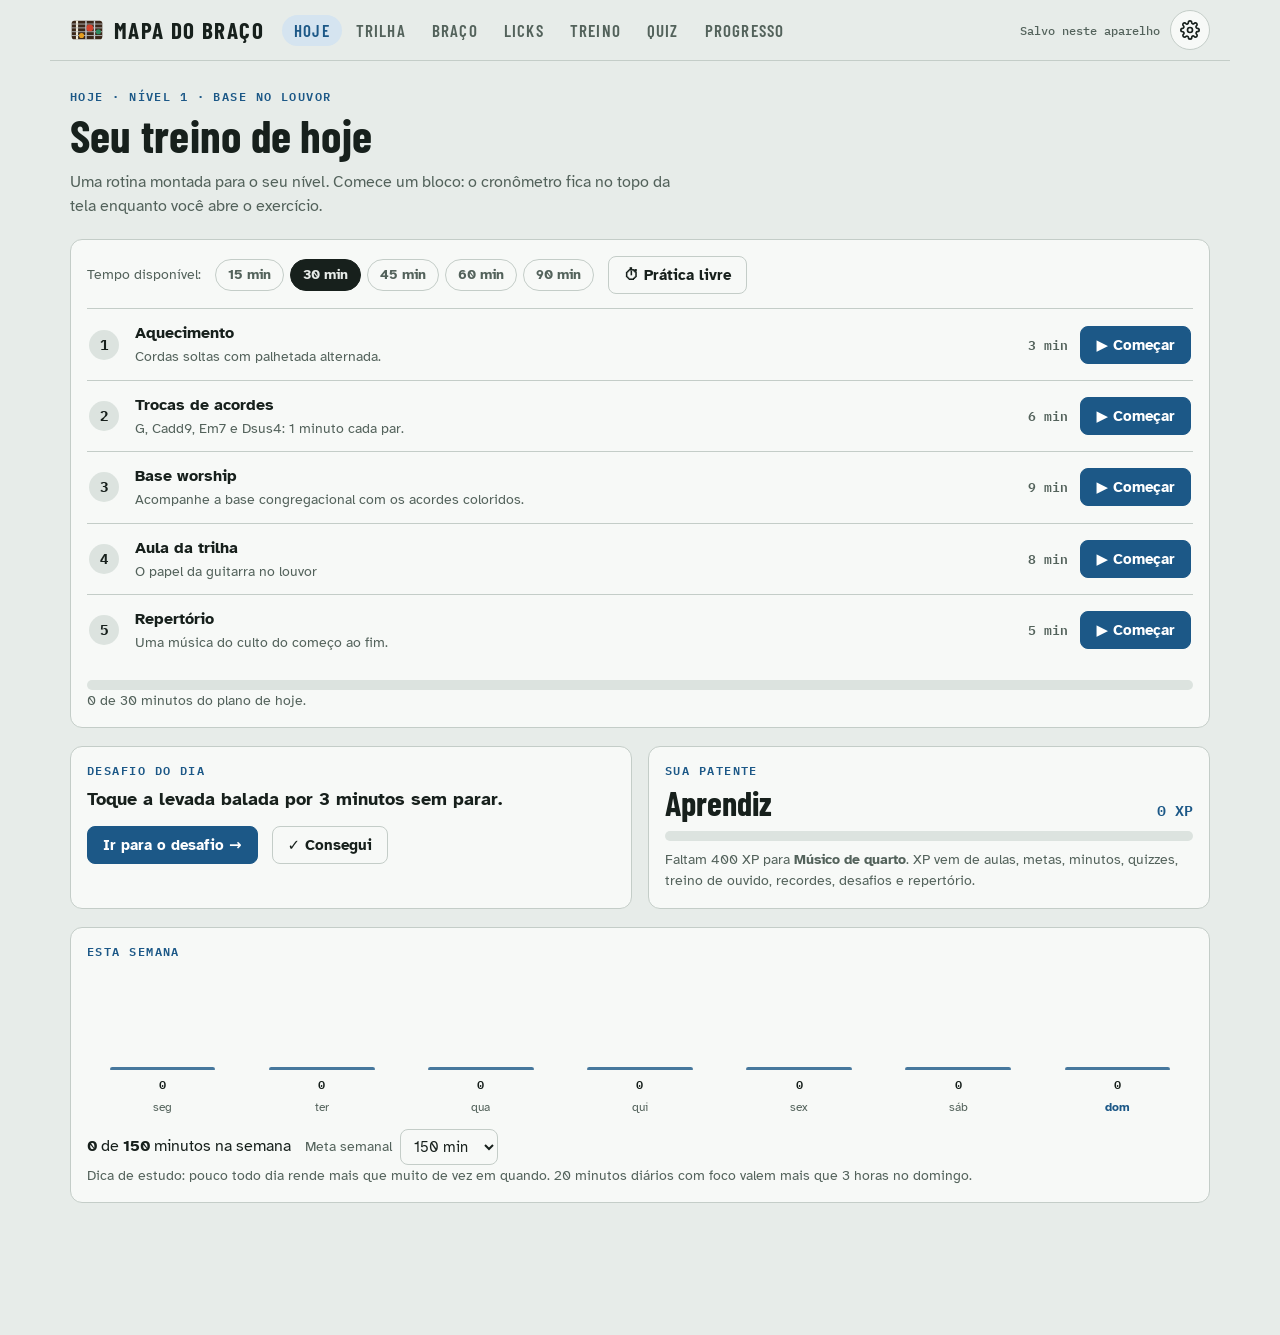
==== commit 0e8a65b6: "Edição Worship: app focado em louvor, com escalas, enfeites e ambiência - 07z-edicao.js: esconde (nã" ====
--- a/index.html
+++ b/index.html
@@ -19,6 +19,8 @@
 <link rel="stylesheet" href="https://fonts.googleapis.com/css2?family=Atkinson+Hyperlegible:ital,wght@0,400;0,700;1,400&family=Barlow+Condensed:wght@600;700&family=IBM+Plex+Mono:wght@400;500;600&family=Noto+Music&display=swap">
 <style>
 /* Layout: app de estudo com barra de seções no topo (no celular, embaixo); coluna de até 1180px; o braço da guitarra é a peça principal de cada tela */
+/* elementos com o atributo hidden ficam escondidos em todas as versões (antes só o PWA tinha esta regra e a folha de Configurações ficava presa aberta no arquivo .html) */
+[hidden] { display: none !important; }
 :root {
   --bg: #E7ECE9; --surface: #F7F9F7; --surface-2: #DCE3DF; --fg: #17201C; --muted: #53625B; --line: #C4CDC8;
   --accent: #1C5887; --accent-ink: #FFFFFF; --accent-soft: #D5E4F0;
@@ -502,6 +504,39 @@
 .meta .key-sel select { padding: 3px 6px; font-size: 13.5px; }
 .meta .orig { font-size: 12px; color: var(--muted); }
 .meta .orig:empty { display: none; }
+
+/* Jam worship: acordes coloridos do tom */
+.worship-box { margin: 12px 0; padding: 12px; border: 1px solid var(--line); border-radius: 12px; }
+.worship-box .chord-row { margin-top: 8px; }
+
+/* Música do repertório: mapa de compassos */
+.song-map { list-style: none; margin: 10px 0 0; padding: 0; display: grid; grid-template-columns: repeat(4, 1fr); gap: 6px; }
+.song-map li { position: relative; border: 1px solid var(--line); border-radius: 10px; padding: 16px 4px 8px; text-align: center; font-weight: 700; font-size: 17px; cursor: pointer; white-space: nowrap; overflow: hidden; text-overflow: ellipsis; background: var(--surface); }
+.song-map li i { position: absolute; top: 2px; left: 6px; font-style: normal; font-weight: 400; font-size: 10px; color: var(--muted); }
+.song-map li em { font-style: normal; color: var(--muted); font-size: 0.85em; }
+.song-map li.on { border-color: var(--accent); box-shadow: 0 0 0 2px var(--accent) inset; background: var(--accent-soft); }
+
+/* Modo Palco: tela cheia, letras grandes, sem menus */
+body.palco-on .top, body.palco-on .nav { display: none; }
+.palco { min-height: 100vh; padding: 12px 4px 24px; display: flex; flex-direction: column; gap: 12px; }
+.palco-top { display: flex; justify-content: space-between; align-items: center; gap: 10px; }
+.palco-top b { display: block; font-size: 20px; }
+.palco-top span { color: var(--muted); font-size: 14px; }
+.palco-now { text-align: center; padding: 10px 0; }
+.palco-now span { display: block; color: var(--muted); font-size: 13px; text-transform: uppercase; letter-spacing: .1em; }
+.palco-now b { display: block; font-size: clamp(56px, 18vw, 150px); line-height: 1.05; }
+.palco-now b em { font-style: normal; color: var(--muted); font-size: 0.6em; }
+.palco-now small { display: block; color: var(--muted); font-size: clamp(18px, 5vw, 32px); }
+.song-map.big li { font-size: clamp(16px, 4.5vw, 26px); padding: 18px 4px 10px; }
+.palco-ctrl { display: flex; flex-wrap: wrap; gap: 8px; justify-content: center; align-items: center; position: sticky; bottom: 0; background: var(--bg); padding: 10px 0; }
+.palco-empty, .palco-notes { font-size: 20px; text-align: center; }
+.palco-help { text-align: center; }
+
+/* Tríades: cartão tocando e treino */
+.chord-card.on { border-color: var(--accent); box-shadow: 0 0 0 2px var(--accent) inset; }
+.chord-card .small { display: block; margin: 2px 0 4px; }
+.tri-quiz { display: flex; gap: 16px; align-items: flex-start; flex-wrap: wrap; }
+.tri-quiz > .chord-card { cursor: pointer; }
 
 /* ===== dicionário de acordes ===== */
 .grp { min-width: 72px; font-weight: 700; }
@@ -1136,8 +1171,10 @@
     dom7: [0, 2, 4, 6], maj7: [0, 2, 4, 6], m7: [0, 2, 4, 6], m7b5: [0, 2, 4, 6], dim7: [0, 2, 4, 6], mmaj7: [0, 2, 4, 6], aummaj7: [0, 2, 4, 6],
     six: [0, 2, 4, 5], m6: [0, 2, 4, 5], nine: [0, 2, 4, 6, 1], m9: [0, 2, 4, 6, 1], maj9: [0, 2, 4, 6, 1], add9: [0, 1, 2, 4],
     thirteen: [0, 2, 4, 6, 5], b9: [0, 2, 4, 6, 1], s9: [0, 2, 4, 6, 2],
+    // acordes coloridos do worship
+    madd9: [0, 1, 2, 4], m11: [0, 2, 4, 6, 3], six9: [0, 2, 4, 5, 1], sus4add9: [0, 1, 3, 4],
   };
-  const EXT = new Set(['nine', 'm9', 'maj9', 'add9', 'thirteen', 'b9', 's9']);
+  const EXT = new Set(['nine', 'm9', 'maj9', 'add9', 'thirteen', 'b9', 's9', 'madd9', 'm11', 'six9', 'sus4add9']);
   const PREFERRED = new Set(['C', 'C#', 'D', 'Eb', 'E', 'F', 'F#', 'G', 'Ab', 'A', 'Bb', 'B']);
 
   const norm = d => { d = T.mod(d); return d > 6 ? d - 12 : d; };
@@ -1252,9 +1289,519 @@
     transposeName, keyName, neutralName, scaleLetters, chordLetters });
 })();
 
+/* ===== Worship: acordes coloridos (add9, 7M, sus, m7, m11…) gerados automaticamente no braço ===== */
+// Qualidades extras usadas pelo gerador (a ordem dos intervalos segue as letras de 01d-spelling.js)
+Object.assign(T.CHORDS, {
+  madd9:    { name:'Menor com nona (m(add9))', sym:'m(add9)', iv:[0,2,3,7] },
+  m11:      { name:'Menor com 11ª (m11)', sym:'m11', iv:[0,3,7,10,5] },
+  six9:     { name:'Sexta com nona (6(9))', sym:'6(9)', iv:[0,4,7,9,2] },
+  sus4add9: { name:'Sus4 com nona (sus4(9))', sym:'sus4(9)', iv:[0,2,5,7] },
+});
+Object.assign(QUAL_SUFFIX, { madd9:'m(add9)', m11:'m11', six9:'6(9)', sus4add9:'sus4(9)' });
+Object.assign(CH.SUFFIX, { 'm(add9)':'madd9', 'madd9':'madd9', 'm11':'m11', '6(9)':'six9', '6/9':'six9', 'sus4(9)':'sus4add9' });
+// formas móveis de reserva (tônica na corda 5), para o dicionário e para tocar em qualquer tom
+Object.assign(VOICINGS, {
+  add9:     [{ k:'Corda 6', rs:0, o:[0,2,4,1,0,0] }, { k:'Corda 5', rs:1, o:[-9,0,2,4,2,0] }],
+  madd9:    [{ k:'Corda 6', rs:0, o:[0,2,4,0,0,0] }, { k:'Corda 5', rs:1, o:[-9,0,2,4,1,0] }],
+  m11:      [{ k:'Corda 5', rs:1, o:[-9,0,0,0,1,0] }],
+  six9:     [{ k:'Corda 5', rs:1, o:[-9,0,-1,-1,0,0] }],
+  sus4add9: [{ k:'Corda 5', rs:1, o:[-9,0,0,2,0,0] }],
+});
+
+const WV = (() => {
+  // notas de cor permitidas por grau do tom maior (intervalos em relação à tônica do acorde)
+  // I e IV: 9, 7M, 6 · ii e vi: 7, 9, 11 · iii: 7, 11 · V: 9, sus4
+  const COLORS = [[2, 11, 9], [10, 2, 5], [10, 5], [2, 11, 9], [2, 5], [10, 2, 5]];
+  const MINOR = [false, true, true, false, false, true];
+  const DEG_NAMES = ['I', 'ii', 'iii', 'IV', 'V', 'vi'];
+
+  /** Nome (sufixo) e qualidade a partir dos intervalos presentes. */
+  function qualify(set, minor) {
+    const h = x => set.has(x);
+    if (minor) {
+      if (!h(3)) return null;
+      if (h(10) && h(5)) return ['m11', 'm11'];
+      if (h(10) && h(2)) return ['m9', 'm9'];
+      if (h(10)) return ['m7', 'm7'];
+      if (h(2) && !h(5)) return ['m(add9)', 'madd9'];
+      return null;
+    }
+    if (!h(4)) {
+      if (!h(7)) return null;
+      if (h(5) && h(2)) return ['sus4(9)', 'sus4add9'];
+      if (h(5)) return ['sus4', 'sus4'];
+      if (h(2)) return ['sus2', 'sus2'];
+      return null;
+    }
+    if (h(5)) return null;                       // 3ª e 4ª juntas embolam
+    if (h(11) && h(9)) return null;              // 6ª e 7M juntas viram outro acorde
+    if (h(11)) return h(2) ? ['7M(9)', 'maj9'] : ['7M', 'maj7'];
+    if (h(9)) return h(2) ? ['6(9)', 'six9'] : ['6', 'six'];
+    if (h(2)) return ['add9', 'add9'];
+    return null;
+  }
+
+  /**
+   * Procura no braço formas com cordas soltas soando e notas de cor do grau.
+   * Regras: baixo na tônica, 4+ cordas, 2 a 4 dedos, no máximo 4 casas de abertura, sem cordas abafadas no meio.
+   */
+  function search(keyPc, deg, maxFret) {
+    const minor = MINOR[deg], third = minor ? 3 : 4;
+    const r = T.mod(keyPc + T.SCALES.maior.iv[deg]);
+    const scale = T.SCALES.maior.iv.map(x => T.mod(keyPc + x));
+    const allow = [0, third, 7, ...COLORS[deg]].filter(x => scale.includes(T.mod(r + x)));
+    const out = new Map(), f = new Array(6);
+    const evaluate = p => {
+      const ms = [], set = new Set();
+      let opens = 0, fr = 0;
+      for (let s = 0; s < 6; s++) if (f[s] >= 0) { const m = T.TUNING[s] + f[s]; ms.push(m); set.add(T.mod(m - r)); if (f[s] === 0) opens++; else fr++; }
+      if (ms.length < 4 || fr < 2 || fr > 4) return;
+      const q = qualify(set, minor); if (!q) return;
+      const colors = [...set].filter(x => ![0, 3, 4, 7].includes(x)).length;
+      if (!colors || colors > (q[1] === 'm11' ? 3 : 2)) return;
+      const so = ms.slice().sort((a, b) => a - b);
+      let semis = 0;
+      for (let i = 0; i < so.length; i++) for (let j = i + 1; j < so.length; j++) if (so[j] - so[i] === 1) semis++;
+      if (semis > 1) return;
+      const score = Math.min(opens, 3) * 1.5 + colors * 1.2 + (set.has(third) ? 3 : 0) + (set.has(7) ? 1 : 0) + ms.length * 0.4
+        - semis * 3 - (q[1] === 'six' || q[1] === 'six9' ? 0.6 : 0) + (p <= 5 ? 1 : 0) + (T.mod(so[so.length - 1] - r) === 0 ? 0.5 : 0);
+      const key = f.join(',');
+      if (!out.has(key) || out.get(key).score < score) out.set(key, { f: f.slice(), q, score });
+    };
+    const rec = (s, started, p) => {
+      if (s === 6) { evaluate(p); return; }
+      const opts = started ? [0, p, p + 1, p + 2, p + 3] : [-1, 0, p, p + 1, p + 2, p + 3];
+      for (const v of opts) {
+        if (v < 0) { if (s < 3) { f[s] = -1; rec(s + 1, false, p); } continue; }
+        const iv = T.mod(T.TUNING[s] + v - r);
+        if (!started && iv !== 0) continue;
+        if (!allow.includes(iv)) continue;
+        f[s] = v; rec(s + 1, true, p);
+      }
+    };
+    for (let p = 1; p + 3 <= maxFret; p++) rec(0, false, p);
+    return [...out.values()].sort((a, b) => b.score - a.score);
+  }
+
+  const cache = new Map();
+  /** Formas worship de um grau (0 = I … 5 = vi) num tom maior. Até 4 formas, com nomes diferentes primeiro. */
+  function list(keyPc, deg, maxFret = 12) {
+    const ck = keyPc + ':' + deg + ':' + maxFret;
+    if (cache.has(ck)) return cache.get(ck);
+    const root = T.spellAscii(T.spellScale(keyPc, 'maior').list[deg]);
+    const found = search(keyPc, deg, maxFret), pick = [];
+    for (const v of found) { if (pick.length >= 4) break; if (pick.some(x => x.q[0] === v.q[0])) continue; pick.push(v); }
+    for (const v of found) { if (pick.length >= 4) break; if (!pick.includes(v)) pick.push(v); }
+    const res = pick.map(v => ({ name: root + v.q[0], q: v.q[1], f: v.f, d: v.f.map(() => 0), k: 'Worship', deg }));
+    cache.set(ck, res);
+    return res;
+  }
+  const best = (keyPc, deg) => list(keyPc, deg)[0] || null;
+
+  /** Toca uma forma (objeto com f) como palhetada para baixo. */
+  function strum(shape, when, o = {}) {
+    const t = when ?? A.now() + 0.03;
+    CH.voicing(shape).forEach((v, i) => A.play(v.midi, t + i * 0.024, { dur: o.dur ?? 2.6, vel: o.vel ?? 0.55, string: v.s, bus: o.bus }));
+  }
+
+  /** Delay de colcheia pontuada (o eco "worship") em ms. Em 6/8 (sub 3) o tempo é a semínima pontuada: usa 2 colcheias. */
+  const dottedDelay = (bpm, sub = 2) => Math.round(60000 / bpm * (sub === 3 ? 2 / 3 : 0.75));
+
+  /* ---------- Gerador de frases sobre uma progressão (sai no formato de tablatura do app) ---------- */
+  const PHRASES = [
+    { id:'ostinato', name:'Ostinato com delay', tip:'Três notas repetindo. Com o delay pontilhado vira a cascata típica do worship. Toque leve e deixe o eco preencher.' },
+    { id:'alvos', name:'Melodia de alvos', tip:'Cada compasso cai numa nota do acorde e as notas de passagem caminham até o próximo alvo.' },
+    { id:'resposta', name:'Nota longa + resposta', tip:'Segura uma nota (como um swell de volume) e responde com uma frase curta descendo, como resposta à voz.' },
+    { id:'enfeites', name:'Enfeites nas trocas', tip:'A tríade soa e, no fim do compasso, duas notas da escala caminham até a nota de cima do próximo acorde. É o “arremate” que avisa a troca.' },
+    { id:'triades', name:'Tríades arpejadas', tip:'As três notas de cada acorde nas cordas 1-2-3, na inversão mais perto da anterior. A mão quase não anda e a nota de cima vira uma melodia.' },
+    { id:'subida', name:'Subida pro refrão', tip:'Vai subindo a pentatônica e chega na tônica aguda no último compasso. Use antes do refrão.' },
+  ];
+  // padrões em "passos" (colcheias no 4/4, colcheias de tercina no 6/8)
+  const PAT = {
+    8: { alvos:[4, 2, 2], resp:{ rest:2, run:4, end:2 }, sub:[3, 3, 2] },
+    6: { alvos:[3, 1, 1, 1], resp:{ rest:0, run:3, end:3 }, sub:[3, 3] },
+  };
+  const TOK = [[1 / 6, 'x'], [0.25, 's'], [1 / 3, 't'], [0.5, 'e'], [1, 'q'], [1.5, 'q.'], [2, 'h'], [3, 'h.'], [4, 'w']];
+  const tokOf = beats => (TOK.find(([v]) => Math.abs(v - beats) < 1e-6) || [])[1];
+
+  /**
+   * Frase de solo sobre os graus `degs` (um por compasso) no tom maior `keyPc`.
+   * Notas da pentatônica maior; cai em notas do acorde nos tempos fortes. Retorna { src, beats }.
+   */
+  function phrase(type, keyPc, degs, meter = 4, sub = 2, seed = 1) {
+    let sd = seed;
+    const rnd = () => (sd = (sd * 9301 + 49297) % 233280) / 233280;
+    const S = meter * sub, P = PAT[S] || PAT[8], L = degs.length;
+    const pool = []; for (let m = 59; m <= 81; m++) if ([0, 2, 4, 7, 9].includes(T.mod(m - keyPc))) pool.push(m);
+    const roots = pool.filter(m => T.mod(m - keyPc) === 0);
+    const cl = (list, m, r = true) => { const s = list.slice().sort((a, b) => Math.abs(a - m) - Math.abs(b - m)); return r && s.length > 1 && rnd() < 0.3 ? s[1] : s[0]; };
+    const up = m => pool.find(x => x > m) ?? m;
+    const dn = m => { let r = m; for (const x of pool) if (x < m) r = x; return r; };
+    const safe = d => {
+      const r = T.mod(keyPc + T.SCALES.maior.iv[d]), t = [0, MINOR[d] ? 3 : 4, 7].map(i => T.mod(r + i));
+      const ct = pool.filter(m => t.includes(T.mod(m)));
+      return ct.length ? ct : pool;
+    };
+    const ev = [];   // { st: passo inicial, n: passos, m: nota }
+    if (type === 'ostinato') {
+      const r1 = cl(roots, 72, false), r5 = pool.find(m => m > r1 && T.mod(m - keyPc) === 7) ?? r1, r2 = pool.find(m => m > r1 && T.mod(m - keyPc) === 2) ?? r1;
+      degs.forEach((d, b) => {
+        const low = cl(safe(d).filter(m => m < r2), r1 - 2, false) ?? r1;
+        const cell = rnd() < 0.5 ? [r5, r2, low] : [r5, low, r2];
+        for (let i = 0; i < S; i++) ev.push({ st: b * S + i, n: 1, m: cell[i % 3] });
+      });
+    } else if (type === 'alvos') {
+      let cur = cl(pool, 70 + Math.round(rnd() * 5));
+      const tg = degs.map((d, b) => (cur = cl(b === L - 1 ? roots : safe(d), cur)));
+      tg.forEach((t, b) => {
+        let st = b * S;
+        if (b === L - 1) { ev.push({ st, n: S, m: t }); return; }
+        ev.push({ st, n: P.alvos[0], m: t }); st += P.alvos[0];
+        const nx = tg[b + 1], appr = [];
+        let x = nx;
+        for (let i = 0; i < P.alvos.length - 1; i++) { x = nx > t ? dn(x) : nx < t ? up(x) : (i % 2 ? nx : up(nx)); appr.unshift(x); }
+        appr.forEach((m, i) => { ev.push({ st, n: P.alvos[i + 1], m }); st += P.alvos[i + 1]; });
+      });
+    } else if (type === 'enfeites') {
+      // tríade em bloco + duas notas de passagem (escala maior) até a nota de cima do próximo acorde
+      const path = TRI.progPath(keyPc, degs, '123', 7 + Math.round(rnd() * 2)), maj = T.SCALES.maior.iv.map(x => T.mod(keyPc + x));
+      const step = (m, d) => { let x = m + d; while (!maj.includes(T.mod(x))) x += d; return x; };
+      const top = v => T.TUNING[v.strings[2]] + v.frets[2];
+      const pos = m => (m - 64 >= 0 && m - 64 <= 17 ? { s: 5, f: m - 64 } : { s: 4, f: m - 59 });
+      const blk = S === 6 ? 3 : 4, gap = S === 6 ? 1 : 2;
+      path.forEach((v, b) => {
+        const st = b * S;
+        [0, 1, 2].forEach(k => ev.push({ st, n: blk, m: T.TUNING[v.strings[k]] + v.frets[k], p: { s: v.strings[k], f: v.frets[k] } }));
+        const nx = top(path[(b + 1) % path.length]), here = top(v), dir = nx >= here ? -1 : 1;
+        const a2 = step(nx, dir), a1 = step(a2, dir);
+        [a1, a2].forEach((m, i) => ev.push({ st: st + blk + gap + i, n: 1, m, p: pos(m) }));
+      });
+    } else if (type === 'triades') {
+      const path = TRI.progPath(keyPc, degs, '123', 7 + Math.round(rnd() * 3)), pat = S === 6 ? [0, 1, 2, 1, 2, 1] : [0, 2, 1, 2, 0, 2, 1, 2];
+      path.forEach((v, b) => pat.forEach((k, i) => ev.push({ st: b * S + i, n: 1, m: T.TUNING[v.strings[k]] + v.frets[k], p: { s: v.strings[k], f: v.frets[k] } })));
+    } else if (type === 'resposta') {
+      let last = cl(pool, 69);
+      degs.forEach((d, b) => {
+        let st = b * S;
+        if (b % 2 === 0 || b === L - 1) { last = cl(b === L - 1 ? roots : safe(d), last); ev.push({ st, n: S, m: last }); return; }
+        st += P.resp.rest;
+        let m = cl(safe(d), up(up(last)), false);   // a resposta começa numa nota do acorde
+        for (let i = 0; i < P.resp.run; i++) { ev.push({ st, n: 1, m }); st++; m = dn(m); }
+        last = cl(safe(d), m, false);
+        ev.push({ st, n: P.resp.end, m: last });
+      });
+    } else {
+      let m = cl(pool, 62 + Math.round(rnd() * 3), false);
+      degs.forEach((d, b) => {
+        let st = b * S;
+        if (b === L - 1) { ev.push({ st, n: S, m: roots.find(x => x > m) ?? roots[roots.length - 1] }); return; }
+        const s = safe(d).filter(x => x >= m); m = s.length ? s[0] : cl(safe(d), m, false);
+        P.sub.forEach(n => { ev.push({ st, n, m }); st += n; m = up(m); });
+      });
+    }
+    // posição no braço: perto da tônica na corda Si, a mão anda devagar
+    let c = T.mod(keyPc - T.TUNING[4]); if (c < 5) c += 12;
+    const toks = [];
+    let cur = null, t = 0;
+    const put = (beats, tok) => { const k = tokOf(beats); if (k !== cur) { toks.push('|' + k); cur = k; } toks.push(tok); };
+    let prev = null;
+    ev.sort((a, b) => a.st - b.st).forEach(e => {
+      // notas que começam juntas (acorde/tríade em bloco) viram um token só com "+"
+      if (prev && e.st === prev.st && e.n === prev.n && e.p) {
+        const last = toks.pop().replace(/~$/, '');
+        toks.push(`${last}+${6 - e.p.s}:${e.p.f}${e.n / sub >= 2 ? '~' : ''}`);
+        return;
+      }
+      prev = e;
+      if (e.st > t) { put((e.st - t) / sub, '-'); t = e.st; }
+      let best = e.p || null, bc = e.p ? -1 : 1e9;
+      for (let s = 0; s < 6 && !e.p; s++) {
+        const f = e.m - T.TUNING[s];
+        if (f < 0 || f > 17) continue;
+        const cost = Math.abs(f - c) + (f === 0 ? 1.5 : 0) + (s < 2 ? 2 : 0);
+        if (cost < bc) { bc = cost; best = { s, f }; }
+      }
+      c = 0.7 * c + 0.3 * best.f;
+      const beats = e.n / sub;
+      put(beats, `${6 - best.s}:${best.f}${beats >= 2 ? '~' : ''}`);
+      t = e.st + e.n;
+    });
+    return { src: toks.join(' '), beats: L * meter };
+  }
+
+  return { list, best, strum, qualify, dottedDelay, phrase, PHRASES, COLORS, MINOR, DEG_NAMES };
+})();
+
+/* ===== Análise de áudio: andamento, batidas, tom e acordes de uma música (tudo no aparelho) ===== */
+const MA = (() => {
+  // perfis de Krumhansl para achar o tom
+  const MAJ = [6.35, 2.23, 3.48, 2.33, 4.38, 4.09, 2.52, 5.19, 2.39, 3.66, 2.29, 2.88];
+  const MIN = [6.33, 2.68, 3.52, 5.38, 2.60, 3.53, 2.54, 4.75, 3.98, 2.69, 3.34, 3.17];
+  // graus procurados (tom maior): I ii iii IV V vi e o ♭VII emprestado
+  const DEGS = [{ o: 0, m: false }, { o: 2, m: true }, { o: 4, m: true }, { o: 5, m: false }, { o: 7, m: false }, { o: 9, m: true }, { o: 10, m: false }];
+  const N = 4096, H = 1024;
+
+  function pearson(a, b) {
+    const n = a.length; let ma = 0, mb = 0;
+    for (let i = 0; i < n; i++) { ma += a[i]; mb += b[i]; }
+    ma /= n; mb /= n;
+    let s = 0, sa = 0, sb = 0;
+    for (let i = 0; i < n; i++) { const x = a[i] - ma, y = b[i] - mb; s += x * y; sa += x * x; sb += y * y; }
+    return sa && sb ? s / Math.sqrt(sa * sb) : 0;
+  }
+
+  function makeFFT(n) {
+    const lev = Math.log2(n), rev = new Uint32Array(n);
+    for (let i = 0; i < n; i++) { let r = 0, x = i; for (let l = 0; l < lev; l++) { r = (r << 1) | (x & 1); x >>= 1; } rev[i] = r; }
+    const co = new Float32Array(n / 2), si = new Float32Array(n / 2);
+    for (let i = 0; i < n / 2; i++) { co[i] = Math.cos(2 * Math.PI * i / n); si[i] = Math.sin(2 * Math.PI * i / n); }
+    return (re, im) => {
+      for (let i = 0; i < n; i++) { const j = rev[i]; if (j > i) { let t = re[i]; re[i] = re[j]; re[j] = t; t = im[i]; im[i] = im[j]; im[j] = t; } }
+      for (let size = 2; size <= n; size *= 2) {
+        const h = size / 2, st = n / size;
+        for (let i = 0; i < n; i += size) for (let j = 0, k = 0; j < h; j++, k += st) {
+          const l = i + j + h, tr = re[l] * co[k] + im[l] * si[k], ti = -re[l] * si[k] + im[l] * co[k];
+          re[l] = re[i + j] - tr; im[l] = im[i + j] - ti; re[i + j] += tr; im[i + j] += ti;
+        }
+      }
+    };
+  }
+
+  /** AudioBuffer → mono em ~11 kHz. */
+  function mono(buf) {
+    const sr0 = buf.sampleRate, fac = Math.max(1, Math.round(sr0 / 11025)), sr = sr0 / fac, L = Math.floor(buf.length / fac);
+    const x = new Float32Array(L), chs = [];
+    for (let c = 0; c < buf.numberOfChannels; c++) chs.push(buf.getChannelData(c));
+    const nc = chs.length * fac;
+    for (let i = 0; i < L; i++) { let s = 0; const b = i * fac; for (let j = 0; j < fac; j++) for (let c = 0; c < chs.length; c++) s += chs[c][b + j]; x[i] = s / nc; }
+    return { x, sr };
+  }
+
+  /** Envelope de ataques e andamento por autocorrelação (preferência perto de 100 BPM). */
+  function tempo(x, sr) {
+    const hop = 128, win = 256, n = Math.max(0, Math.floor((x.length - win) / hop)), e = new Float32Array(n);
+    for (let i = 0; i < n; i++) { let s = 0; const o = i * hop; for (let j = 0; j < win; j++) { const v = x[o + j]; s += v * v; } e[i] = Math.log(1e-7 + s); }
+    const on = new Float32Array(n);
+    for (let i = 1; i < n; i++) { const d = e[i] - e[i - 1]; on[i] = d > 0 ? d : 0; }
+    const M = 32, o2 = new Float32Array(n); let acc = 0;
+    for (let i = 0; i < n; i++) { acc += on[i]; if (i >= M) acc -= on[i - M]; const v = on[i] - acc / Math.min(i + 1, M); o2[i] = v > 0 ? v : 0; }
+    const hs = hop / sr, lo = Math.floor(60 / 180 / hs), hi = Math.ceil(60 / 55 / hs), sc = [];
+    let best = -1, bl = lo;
+    for (let lag = lo; lag <= hi; lag++) {
+      let s = 0; for (let i = 0; i + lag < n; i++) s += o2[i] * o2[i + lag];
+      const bpm = 60 / (lag * hs), w = Math.exp(-0.5 * Math.pow(Math.log2(bpm / 100) / 0.9, 2));
+      sc[lag] = s * w; if (sc[lag] > best) { best = sc[lag]; bl = lag; }
+    }
+    let lag = bl;
+    if (bl > lo && bl < hi) { const a = sc[bl - 1], b = sc[bl], c = sc[bl + 1], den = a - 2 * b + c; if (den) lag = bl + 0.5 * (a - c) / den; }
+    return { on: o2, hs, lag, beat: lag * hs, bpm: 60 / (lag * hs) };
+  }
+
+  /** Batidas por programação dinâmica: acompanha quando o andamento varia. */
+  function beats(Tp) {
+    const on = Tp.on, n = on.length, p = Tp.lag, hs = Tp.hs;
+    if (!n) return [];
+    let m = 0; for (let i = 0; i < n; i++) m += on[i]; m /= n;
+    let sd = 0; for (let i = 0; i < n; i++) sd += (on[i] - m) ** 2; sd = Math.sqrt(sd / n) || 1;
+    const lo = Math.max(1, Math.round(p * 0.5)), hi = Math.round(p * 2), pen = new Float32Array(hi + 1);
+    for (let d = lo; d <= hi; d++) pen[d] = 60 * Math.log(d / p) ** 2;
+    const sc = new Float32Array(n), bk = new Int32Array(n).fill(-1);
+    for (let t = 0; t < n; t++) {
+      let best = -1e9, bi = -1;
+      for (let d = lo; d <= hi && t - d >= 0; d++) { const v = sc[t - d] - pen[d]; if (v > best) { best = v; bi = t - d; } }
+      if (bi >= 0 && best > 0) { sc[t] = on[t] / sd + best; bk[t] = bi; } else sc[t] = on[t] / sd;
+    }
+    let t = n - 1, bv = -1e9;
+    for (let i = Math.max(0, n - Math.ceil(p)); i < n; i++) if (sc[i] > bv) { bv = sc[i]; t = i; }
+    const b = []; while (t >= 0) { b.push(t * hs); t = bk[t]; }
+    b.reverse();
+    const step = p * hs; while (b.length && b[0] - step > 0.05) b.unshift(b[0] - step);
+    if (b.length > 2) { const iv = []; for (let i = 1; i < b.length; i++) iv.push(b[i] - b[i - 1]); iv.sort((x, y) => x - y); Tp.beat = iv[iv.length >> 1]; Tp.bpm = 60 / Tp.beat; }
+    return b;
+  }
+
+  /** Cromagrama (12 classes de altura) e graves por quadro. Processa `count` quadros por chamada. */
+  function chromaStart(x, sr) {
+    const nF = Math.max(0, Math.floor((x.length - N) / H) + 1);
+    const han = new Float32Array(N); for (let i = 0; i < N; i++) han[i] = 0.5 - 0.5 * Math.cos(2 * Math.PI * i / N);
+    const binPc = new Int8Array(N / 2).fill(-1), binB = new Uint8Array(N / 2);
+    for (let b = 1; b < N / 2; b++) { const f = b * sr / N; if (f < 80 || f > 2500) continue; binPc[b] = T.mod(Math.round(69 + 12 * Math.log2(f / 440))); binB[b] = f < 260 ? 1 : 0; }
+    return { x, sr, nF, f: 0, fft: makeFFT(N), han, binPc, binB, chroma: new Float32Array(nF * 12), bass: new Float32Array(nF * 12), rms: new Float32Array(nF), re: new Float32Array(N), im: new Float32Array(N) };
+  }
+  function chromaStep(st, count) {
+    const { x, re, im, han, binPc, binB, chroma, bass, rms } = st;
+    const end = Math.min(st.nF, st.f + count);
+    for (let f = st.f; f < end; f++) {
+      const off = f * H; let r = 0;
+      for (let i = 0; i < N; i++) { const v = x[off + i]; r += v * v; re[i] = v * han[i]; im[i] = 0; }
+      rms[f] = Math.sqrt(r / N); st.fft(re, im);
+      for (let b = 1; b < N / 2; b++) { const p = binPc[b]; if (p < 0) continue; const m = Math.sqrt(re[b] * re[b] + im[b] * im[b]); chroma[f * 12 + p] += m; if (binB[b]) bass[f * 12 + p] += m; }
+      let mx = 0, mb = 0; for (let p = 0; p < 12; p++) { mx = Math.max(mx, chroma[f * 12 + p]); mb = Math.max(mb, bass[f * 12 + p]); }
+      for (let p = 0; p < 12; p++) { if (mx) chroma[f * 12 + p] /= mx; if (mb) bass[f * 12 + p] /= mb; }
+    }
+    st.f = end;
+    return st.f >= st.nF;
+  }
+
+  /** Janelas de meio compasso (2 batidas) com o cromagrama somado (pesado pelo volume). */
+  function windows(st, bt, dur, beat) {
+    const W = [];
+    for (let i = 0; i < bt.length; i += 2) {
+      const a = bt[i], b = i + 2 < bt.length ? bt[i + 2] : Math.min(dur, a + 2 * beat); if (b - a < 0.2) continue;
+      const c = new Float32Array(12), bs = new Float32Array(12); let r = 0, n = 0;
+      const f0 = Math.max(0, Math.ceil((a * st.sr - N / 2) / H)), f1 = Math.min(st.nF - 1, Math.floor((b * st.sr - N / 2) / H));
+      for (let f = f0; f <= f1; f++) { const w = st.rms[f]; for (let p = 0; p < 12; p++) { c[p] += st.chroma[f * 12 + p] * w; bs[p] += st.bass[f * 12 + p] * w; } r += w; n++; }
+      W.push({ a, b, c, bs, r: n ? r / n : 0 });
+    }
+    return W;
+  }
+
+  /** Tom: compara a soma do cromagrama com os perfis maior e menor nos 12 tons. key = tom maior (ou relativo maior). */
+  function keyOf(W) {
+    const s = new Float32Array(12); W.forEach(w => { for (let p = 0; p < 12; p++) s[p] += w.c[p]; });
+    let best = -9, key = 0, minor = false, root = 0;
+    for (let r = 0; r < 12; r++) {
+      const pm = [], pn = []; for (let i = 0; i < 12; i++) { pm[i] = MAJ[T.mod(i - r)]; pn[i] = MIN[T.mod(i - r)]; }
+      const a = pearson(s, pm), b = pearson(s, pn);
+      if (a > best) { best = a; key = r; minor = false; root = r; }
+      if (b > best) { best = b; key = T.mod(r + 3); minor = true; root = r; }
+    }
+    return { key, minor, root };
+  }
+
+  /** Acorde (grau) de cada janela: modelo de tríades + graves, suavizado por Viterbi (trocar custa). -1 = silêncio. */
+  function chordPath(W, k) {
+    const E = W.map(w => {
+      let mb = 0; for (let p = 0; p < 12; p++) mb = Math.max(mb, w.bs[p]); mb = mb || 1;
+      return DEGS.map((D, i) => {
+        const r = T.mod(k + D.o), t = new Array(12).fill(0); t[r] = 1; t[T.mod(r + (D.m ? 3 : 4))] = 1; t[T.mod(r + 7)] = 1;
+        return pearson(w.c, t) + 0.35 * (w.bs[r] / mb) - (i === 6 ? 0.12 : 0);
+      });
+    });
+    if (!E.length) return [];
+    const P = 0.25, bp = [], S7 = DEGS.length;
+    let sc = E[0].slice();
+    for (let t = 1; t < E.length; t++) {
+      const ns = [], b = [];
+      for (let s = 0; s < S7; s++) { let bv = -1e9, bi = 0; for (let s2 = 0; s2 < S7; s2++) { const v = sc[s2] - (s2 === s ? 0 : P); if (v > bv) { bv = v; bi = s2; } } ns[s] = bv + E[t][s]; b[s] = bi; }
+      sc = ns; bp.push(b);
+    }
+    const path = new Array(E.length); let cur = 0, bv = -1e9;
+    sc.forEach((v, i) => { if (v > bv) { bv = v; cur = i; } });
+    for (let t = E.length - 1; t >= 0; t--) { path[t] = cur; if (t > 0) cur = bp[t - 1][cur]; }
+    const rs = W.map(w => w.r).sort((a, b) => a - b), thr = 0.08 * (rs[Math.floor(rs.length * 0.9)] || 0);
+    W.forEach((w, i) => { if (w.r < thr) path[i] = -1; });
+    return path;
+  }
+
+  function finish(st, Tp, bt) {
+    const dur = st.x.length / st.sr, W = windows(st, bt, dur, Tp.beat), K = keyOf(W), path = chordPath(W, K.key), bars = [];
+    for (let i = 0; i < W.length; i += 2) bars.push([Math.round(W[i].a * 100) / 100, path[i], i + 1 < path.length ? path[i + 1] : path[i]]);
+    return { key: K.key, minor: K.minor, bpm: Math.round(Tp.bpm), dur: Math.round(dur * 10) / 10, bars };
+  }
+
+  /** Análise completa (síncrona; usada nos testes). bars = [[início em s, grau 1ª metade, grau 2ª metade]] */
+  function analyzeSync(x, sr) {
+    const Tp = tempo(x, sr), bt = beats(Tp), st = chromaStart(x, sr);
+    chromaStep(st, Infinity);
+    return finish(st, Tp, bt);
+  }
+  /** Mesma análise, cedendo a vez para a tela atualizar (onProg recebe 0..1). */
+  async function analyze(x, sr, onProg) {
+    const wait = () => new Promise(r => setTimeout(r, 0));
+    onProg && onProg(0.05); await wait();
+    const Tp = tempo(x, sr), bt = beats(Tp), st = chromaStart(x, sr);
+    while (!chromaStep(st, 80)) { onProg && onProg(0.1 + 0.85 * st.f / st.nF); await wait(); }
+    return finish(st, Tp, bt);
+  }
+
+  return { mono, analyze, analyzeSync, DEGS };
+})();
+
+/* ===== Tríades worship: inversões por grupo de cordas e condução de vozes (a mão anda o mínimo) ===== */
+const TRI = (() => {
+  const MINOR = [false, true, true, false, false, true];
+  const TOP_NAME = { 0: 'tônica', 3: '3ª', 4: '3ª', 7: '5ª' };
+
+  /** Todas as tríades (fechadas) do acorde no grupo de cordas, até a casa maxFret. */
+  function options(rootPc, minor, setId = '123', maxFret = 15) {
+    const set = T.STRING_SETS.find(x => x.id === setId) || T.STRING_SETS[0];
+    return T.triads(rootPc, minor ? 'menor' : 'maior', set.s, maxFret).map(v => {
+      const f = [-1, -1, -1, -1, -1, -1];
+      v.notes.forEach(n => { f[n.s] = n.f; });
+      const frets = v.notes.map(n => n.f), top = v.notes[2];
+      return { inv: v.inv, f, frets, strings: set.s, lo: Math.min(...frets), hi: Math.max(...frets), root: rootPc, minor,
+        top: TOP_NAME[T.mod(T.TUNING[top.s] + top.f - rootPc)] };
+    });
+  }
+  const center = o => (o.lo + o.hi) / 2;
+  /** Quantas casas os três dedos andam de uma tríade para a outra. */
+  const move = (a, b) => a.frets.reduce((s, f, i) => s + Math.abs(f - b.frets[i]), 0);
+
+  /**
+   * Caminho de menor movimento para a sequência de acordes [{ root, minor }], perto da casa `near`.
+   * Com loop, também conta a volta do último para o primeiro (a progressão repete).
+   */
+  function path(chords, setId = '123', near = 7, loop = true) {
+    const opts = chords.map(c => options(c.root, c.minor, setId));
+    if (opts.some(o => !o.length)) return null;
+    let best = null, bestCost = Infinity;
+    opts[0].forEach((first, s0) => {
+      let cost = [Math.abs(center(first) - near) * 0.6];
+      const back = [];
+      let prevOpts = [first];
+      for (let i = 1; i < opts.length; i++) {
+        const c = [], b = [];
+        opts[i].forEach((o, j) => {
+          let bv = Infinity, bk = 0;
+          prevOpts.forEach((p, k) => { const v = cost[k] + move(p, o); if (v < bv) { bv = v; bk = k; } });
+          c[j] = bv + Math.abs(center(o) - near) * 0.15; b[j] = bk;
+        });
+        cost = c; back.push(b); prevOpts = opts[i];
+      }
+      cost.forEach((v, j) => {
+        const total = v + (loop && opts.length > 1 ? move(prevOpts[j], first) : 0);
+        if (total < bestCost) {
+          bestCost = total;
+          const seq = [j];
+          for (let i = back.length - 1; i >= 0; i--) seq.unshift(back[i][seq[0]]);
+          best = seq.map((k, i) => i === 0 ? first : opts[i][k]);
+        }
+      });
+    });
+    return best;
+  }
+
+  /** Caminho para os graus `degs` (0 = I … 5 = vi) do tom maior keyPc, com nomes. */
+  function progPath(keyPc, degs, setId = '123', near = 7) {
+    const H = harmonize(T.mod(keyPc), 'maior');
+    const p = path(degs.map(d => ({ root: H[d].pc, minor: MINOR[d] })), setId, near);
+    return p && p.map((v, i) => Object.assign({}, v, { name: H[degs[i]].triad, deg: degs[i] }));
+  }
+  const totalMove = p => p.reduce((s, v, i) => s + (i ? move(p[i - 1], v) : 0), 0);
+
+  /** Forma para diagrama, Jam e palhetada. */
+  const shape = v => ({ name: v.name || '', f: v.f, d: v.f.map(() => 0), k: 'Tríade' });
+
+  /** Tablatura do caminho: em bloco (3 notas juntas) ou arpejada. Um acorde por compasso. */
+  const ARP = { 8: [0, 2, 1, 2, 0, 2, 1, 2], 6: [0, 1, 2, 1, 2, 1] };
+  function src(p, mode = 'bloco', meter = 4, sub = 2) {
+    const note = (v, i) => `${6 - v.strings[i]}:${v.frets[i]}`;
+    if (mode === 'arpejo') {
+      const pat = ARP[meter * sub] || ARP[8], d = sub === 3 ? '|t' : '|e';
+      return d + ' ' + p.map(v => pat.map(i => note(v, i)).join(' ')).join(' ');
+    }
+    const blk = v => [0, 1, 2].map(i => note(v, i)).join('+');
+    if (meter * sub === 6) return p.map(v => `|q ${blk(v)} ${blk(v)}`).join(' ');
+    return p.map(v => `|q. ${blk(v)} |e ${blk(v)} |h ${blk(v)}~`).join(' ');
+  }
+
+  return { options, path, progPath, totalMove, move, shape, src, MINOR };
+})();
+
 /* ===== Áudio: corda sintetizada (Karplus-Strong), timbres, cliques e relógio ===== */
 const A = (() => {
-  let ctx = null, master, gtrIn, cleanG, driveG, revSend, clickBus, backBus;
+  let ctx = null, master, gtrIn, cleanG, driveG, revSend, clickBus, backBus, padBus, dlyNode, dlyWet, hallSend, amb = 0.35;
   const cache = new Map();
   const voices = {};
   let live = [];
@@ -1281,12 +1828,19 @@
     conv.buffer = ir;
     revSend = ctx.createGain(); revSend.gain.value = 0.16;
     revSend.connect(conv); conv.connect(master);
+    // ambiência: reverb longo (salão de igreja) só para a guitarra, com nível ajustável
+    const hall = ctx.createConvolver(), hl = Math.floor(ctx.sampleRate * 3.6), hir = ctx.createBuffer(2, hl, ctx.sampleRate);
+    for (let c = 0; c < 2; c++) { const d = hir.getChannelData(c); for (let i = 0; i < hl; i++) d[i] = (Math.random() * 2 - 1) * Math.pow(1 - i / hl, 2.2) * (i < 400 ? i / 400 : 1); }
+    hall.buffer = hir;
+    const hallLP = ctx.createBiquadFilter(); hallLP.type = 'lowpass'; hallLP.frequency.value = 4500;
+    hallSend = ctx.createGain(); hallSend.gain.value = amb * 0.55;
+    hallSend.connect(hall); hall.connect(hallLP); hallLP.connect(master);
 
     gtrIn = ctx.createGain();
     // limpo
     cleanG = ctx.createGain();
     const cleanLP = ctx.createBiquadFilter(); cleanLP.type = 'lowpass'; cleanLP.frequency.value = 6500;
-    gtrIn.connect(cleanG); cleanG.connect(cleanLP); cleanLP.connect(master); cleanLP.connect(revSend);
+    gtrIn.connect(cleanG); cleanG.connect(cleanLP); cleanLP.connect(master); cleanLP.connect(revSend); cleanLP.connect(hallSend);
     // drive: ganho -> saturação -> falante
     driveG = ctx.createGain();
     const pre = ctx.createGain(); pre.gain.value = 9;
@@ -1299,13 +1853,26 @@
     const cab = ctx.createBiquadFilter(); cab.type = 'lowpass'; cab.frequency.value = 3600; cab.Q.value = 0.9;
     const post = ctx.createGain(); post.gain.value = 0.22;
     gtrIn.connect(driveG); driveG.connect(hp); hp.connect(pre); pre.connect(sh); sh.connect(mid); mid.connect(cab); cab.connect(post);
-    post.connect(master); post.connect(revSend);
+    post.connect(master); post.connect(revSend); post.connect(hallSend);
+    // delay da guitarra (desligado até alguém pedir): ecos com realimentação, mais escuros a cada volta
+    dlyNode = ctx.createDelay(2); dlyNode.delayTime.value = 0.45;
+    const dlyFb = ctx.createGain(); dlyFb.gain.value = 0.38;
+    const dlyLP = ctx.createBiquadFilter(); dlyLP.type = 'lowpass'; dlyLP.frequency.value = 2800;
+    dlyWet = ctx.createGain(); dlyWet.gain.value = 0;
+    cleanLP.connect(dlyNode); post.connect(dlyNode);
+    dlyNode.connect(dlyLP); dlyLP.connect(dlyFb); dlyFb.connect(dlyNode);
+    dlyLP.connect(dlyWet); dlyWet.connect(master); dlyWet.connect(revSend); dlyWet.connect(hallSend);
 
     clickBus = ctx.createGain(); clickBus.gain.value = 0.9; clickBus.connect(master);
     // base do jam: sempre limpa, um pouco mais escura
     backBus = ctx.createGain(); backBus.gain.value = 0.55;
     const backLP = ctx.createBiquadFilter(); backLP.type = 'lowpass'; backLP.frequency.value = 3200;
     backBus.connect(backLP); backLP.connect(master); backLP.connect(revSend);
+    // pad (teclado de fundo do worship): escuro e com bastante reverb
+    padBus = ctx.createGain(); padBus.gain.value = 0.5;
+    const padLP = ctx.createBiquadFilter(); padLP.type = 'lowpass'; padLP.frequency.value = 1500; padLP.Q.value = 0.5;
+    const padRev = ctx.createGain(); padRev.gain.value = 1.6;
+    padBus.connect(padLP); padLP.connect(master); padLP.connect(padRev); padRev.connect(revSend);
     setTone(tone);
     return ctx;
   }
@@ -1316,6 +1883,15 @@
     cleanG.gain.value = t === 'clean' ? 1 : 0;
     driveG.gain.value = t === 'drive' ? 1 : 0;
   }
+  /** Delay da guitarra: tempo em segundos e mistura (0 = desligado). */
+  function setDelay(sec, wet = 0.32) {
+    init();
+    const t = ctx.currentTime;
+    if (sec) dlyNode.delayTime.setTargetAtTime(Math.min(1.9, sec), t, 0.02);
+    dlyWet.gain.setTargetAtTime(sec ? wet : 0, t, 0.05);
+  }
+  /** Ambiência (reverb longo da guitarra): 0 = seco, 1 = salão grande. */
+  function setAmbience(v) { amb = Math.max(0, Math.min(1, v)); if (hallSend) hallSend.gain.setTargetAtTime(amb * 0.55, ctx.currentTime, 0.05); }
   function setVolume(v) { volume = v; if (master) master.gain.value = v; }
 
   function buffer(midi) {
@@ -1450,6 +2026,25 @@
     else { f.type = 'bandpass'; f.frequency.value = 1900; f.Q.value = 0.7; g.gain.setValueAtTime(0.5 * vel, t); g.gain.exponentialRampToValueAtTime(0.001, t + 0.18); }
     s.connect(f); f.connect(g); g.connect(clickBus); s.start(t); s.stop(t + 0.25);
   }
+  /** Pad: notas longas com ataque e saída suaves (dois osciladores levemente desafinados por nota). */
+  function pad(midis, t, dur, vel = 0.5) {
+    init();
+    const att = Math.min(0.9, dur * 0.35), rel = 1.4;
+    midis.forEach(m => {
+      const f = 440 * Math.pow(2, (m - 69) / 12), g = ctx.createGain();
+      g.gain.setValueAtTime(0.0001, t);
+      g.gain.linearRampToValueAtTime(0.05 * vel, t + att);
+      g.gain.setValueAtTime(0.05 * vel, t + dur);
+      g.gain.linearRampToValueAtTime(0.0001, t + dur + rel);
+      g.connect(padBus);
+      [-7, 7].forEach(cents => {
+        const o = ctx.createOscillator(); o.type = 'sawtooth'; o.frequency.value = f; o.detune.value = cents;
+        o.connect(g); o.start(t); o.stop(t + dur + rel + 0.05);
+        live.push({ src: o, g, end: t + dur + rel + 0.05 });
+      });
+    });
+    if (live.length > 120) live = live.filter(x => x.end > ctx.currentTime);
+  }
   function bass(midi, t, dur) {
     init();
     play(midi, t, { dur, vel: 1, bus: 'back', string: 'bass' });
@@ -1487,7 +2082,7 @@
   }
 
   const now = () => (init(), ctx.currentTime);
-  return { init, play, stopAll, click, tick, drum, bass, setTone, setVolume, Clock, now, get ctx() { return ctx; } };
+  return { init, play, stopAll, click, tick, drum, bass, pad, setDelay, setAmbience, setTone, setVolume, Clock, now, get ctx() { return ctx; } };
 })();
 
 /* ===== Ritmo: levadas, palhetada de acordes e escrita rítmica ===== */
@@ -1519,7 +2114,8 @@
   /** Toca um golpe de palheta no acorde. */
   function hit(sym, chordName, t, slotDur, accent, bus) {
     if (sym === '-') return;
-    const sh = CH.get(chordName); if (!sh) return;
+    // aceita o nome do acorde ou uma forma pronta ({ f: [...] }), como as formas worship
+    const sh = typeof chordName === 'object' ? chordName : CH.get(chordName); if (!sh) return;
     const v = CH.voicing(sh);
     const vel = (accent ? 0.62 : 0.48);
     if (sym === 'X' || sym === 'x') {
@@ -1532,8 +2128,9 @@
       A.play(n.midi, t, { dur: slotDur * 1.9, vel: 0.7, string: bus ? 'bk' + n.s : n.s, bus });
       return;
     }
-    const notes = sym === 'U' ? v.slice(-4).reverse() : (sym === 'D' ? v : v);
-    const ring = Math.max(0.25, slotDur * 2.2);
+    // L = palhetada deixando soar (acordes abertos do worship)
+    const notes = sym === 'U' ? v.slice(-4).reverse() : v;
+    const ring = sym === 'L' ? 3.4 : Math.max(0.25, slotDur * 2.2);
     notes.forEach((n, i) => A.play(n.midi, t + i * (sym === 'U' ? 0.012 : 0.016), { dur: ring, vel: sym === 'U' ? vel * 0.82 : vel, string: bus ? 'bk' + n.s : n.s, bus }));
   }
 
@@ -2936,12 +3533,145 @@
   ]},
 );
 
+/* ===== Trilha do guitarrista de louvor (worship): base no nível 2, solos e banda no nível 3 ===== */
+MODULES.push(
+  { id:'louvor1', level:2, order:9, title:'Guitarra no louvor: base', tag:'Worship', lessons:[
+    { id:'louvor-papel', title:'O papel da guitarra no louvor', min:8,
+      body:`<p>No louvor a guitarra serve à música e à congregação. Quem canta é a igreja; a banda sustenta. Três ideias guiam tudo o que vem nesta trilha:</p>
+<ul><li><b>Espaço</b>: violão, teclado e baixo já ocupam os graves e os médios. A guitarra brilha quando toca <b>menos notas</b>, mais <b>agudas</b> e com <b>ambiência</b> (delay e reverb).</li>
+<li><b>Dinâmica</b>: a música cresce. Intro e verso pedem pouco; o refrão pede mais. Saber esperar é metade do trabalho.</li>
+<li><b>Tempo</b>: a congregação segue a banda. Firmeza no andamento vale mais que qualquer solo.</li></ul>
+<p>Na prática você vai alternar entre três papéis: <b>base</b> (acordes abertos e coloridos), <b>textura</b> (pads, notas longas, ostinatos com delay) e <b>melodia</b> (frases curtas respondendo à voz).</p>`,
+      demo:{ kind:'none' },
+      tasks:['Escute uma música de louvor que você toca e anote o que a guitarra faz no verso e no refrão.','Toque a base “Worship congregacional” do Jam e tente tocar só nos tempos 1 e 3.'],
+      links:[{ to:'jam', id:'w-cong', label:'Jam: Worship congregacional' }] },
+    { id:'louvor-capo', title:'Capotraste e as 5 formas (G, C, D, E, A)', min:12,
+      body:`<p>Quase todo guitarrista de louvor toca com <b>cinco formas abertas</b> e o <b>capotraste</b>. Assim as cordas soltas continuam soando em qualquer tom, e é daí que vem o som “aberto” do worship.</p>
+<p>Para escolher: conte quantas casas separam a forma do tom da música. Exemplos:</p>
+<ul><li>Música em <b>A</b>: formas de <b>G</b> com capo na casa <b>2</b> (ou formas de A sem capo).</li>
+<li>Música em <b>B</b>: formas de <b>A</b> no capo <b>2</b>, ou de <b>G</b> no capo <b>4</b>.</li>
+<li>Música em <b>E♭</b>: formas de <b>D</b> no capo <b>1</b>, ou de <b>C</b> no capo <b>3</b>.</li></ul>
+<p>Prefira capo até a casa 5 ou 6: mais alto o som fica fino. No <b>Repertório</b>, abra uma música e escolha o tom do ministro: o app calcula o capo e mostra as formas.</p>`,
+      demo:{ kind:'chords', chords:['G','C','D','E','A'] },
+      tasks:['Toque as 5 formas abertas trocando a cada 4 tempos.','Para três músicas do seu repertório, descubra duas opções de capo para cada uma.'],
+      links:[{ to:'repertorio', label:'Abrir o repertório' }] },
+    { id:'louvor-cores', title:'Acordes coloridos e cordas soltas', min:12,
+      body:`<p>Trocar a tríade por um acorde com uma <b>nota de cor</b> muda o clima sem mudar a harmonia:</p>
+<ul><li><b>add9</b> e <b>sus2</b> no I e no IV: luz e abertura (Cadd9, Asus2).</li>
+<li><b>7M</b> no I e no IV: suave, “flutuando” (G7M, C7M).</li>
+<li><b>sus4</b> no V: tensão que pede resolução (Dsus4 → D → G).</li>
+<li><b>m7</b> e <b>m11</b> no ii, iii e vi: menor sem ficar triste (Em7, Am11).</li></ul>
+<p>O truque das formas de G: deixe os dedos fixos na <b>casa 3 das cordas 1 e 2</b>. Eles servem para G, Cadd9, Em7 e Dsus4, e essas duas cordas ligam um acorde no outro. No <b>Campo harmônico</b>, a opção <b>✨ Worship</b> mostra formas assim em qualquer tom.</p>`,
+      demo:{ kind:'chords', chords:['G','Cadd9','Em7','Dsus4'] },
+      tasks:['Toque G – Dsus4 – Em7 – Cadd9 sem tirar os dedos das cordas 1 e 2.','No Campo harmônico, ligue “✨ Worship” e toque o campo de outro tom.'],
+      links:[{ to:'campo', label:'Campo harmônico' }] },
+    { id:'louvor-triades', title:'Tríades nas cordas agudas', min:12,
+      body:`<p>Na guitarra elétrica do louvor, o acorde de seis cordas aparece pouco. O que mais se ouve é a <b>tríade</b>: as três notas do acorde (tônica, 3ª e 5ª) em <b>três cordas vizinhas</b>, quase sempre nas cordas <b>1-2-3</b> ou <b>2-3-4</b>.</p>
+<ul><li>O violão e o teclado já fazem o acorde cheio. A tríade aguda soma brilho sem embolar.</li>
+<li>São só três dedos: sobra mão para trocar rápido, abafar e fazer swell.</li>
+<li>Com delay e reverb, uma tríade arpejada vira textura.</li></ul>
+<p>Comece com G – D – Em – C nas cordas 1-2-3 por volta da casa 7. Na aba <b>Tríades</b> do Braço o app mostra o desenho de cada acorde, toca em loop e muda para qualquer tom.</p>`,
+      demo:{ kind:'lick', lick:'w8' },
+      tasks:['Toque o lick “Tríades nas cordas 1-2-3” devagar, sem deixar uma corda de fora.','Na aba Tríades, troque o tom para D e para E e toque a mesma progressão.'],
+      links:[{ to:'triades', label:'Abrir a aba Tríades' }, { to:'jam', id:'w-cong', label:'Jam com base em tríades' }] },
+    { id:'louvor-levadas', title:'Levadas do louvor: congregacional, balada e 6/8', min:12,
+      body:`<p>Três levadas cobrem a maior parte do repertório:</p>
+<ul><li><b>Congregacional</b> (4/4, 68–80 BPM): uma palhetada longa no tempo 1 deixando soar, e um movimento leve no fim do compasso.</li>
+<li><b>Balada</b>: colcheias suaves, acentuando 2 e 4 só com a mão direita mais firme.</li>
+<li><b>6/8</b>: dois grupos de três (UM-dois-três QUA-tro-cinco). Pense em dois pulsos grandes por compasso.</li></ul>
+<p>Comece sempre mais simples do que a gravação. Se o violão já faz a levada cheia, a guitarra pode tocar uma palhetada por compasso.</p>`,
+      demo:{ kind:'strum', pattern:'balada', chords:['G','D','Em','C'], views:[{ label:'Balada', pattern:'balada' }, { label:'6/8', pattern:'seisoito' }, { label:'Pop', pattern:'pop' }] },
+      tasks:['Toque a mesma progressão nas três levadas com metrônomo.','No Jam, toque junto com a “Worship balada 6/8”.'],
+      links:[{ to:'jam', id:'w-68', label:'Jam: Worship balada 6/8' }] },
+    { id:'louvor-dinamica', title:'Dinâmica: intro, verso, pré e refrão', min:10,
+      body:`<p>Uma música de louvor costuma crescer em ondas. Um mapa simples para a guitarra:</p>
+<ol><li><b>Intro</b>: notas longas, pad ou um ostinato baixinho.</li>
+<li><b>Verso</b>: palhetadas espaçadas, só as cordas agudas.</li>
+<li><b>Pré-refrão</b>: colcheias e volume subindo.</li>
+<li><b>Refrão</b>: acorde inteiro, levada cheia.</li>
+<li><b>Ponte</b>: às vezes cai tudo e recomeça a crescer.</li></ol>
+<p>A base <b>Worship crescendo</b> do Jam faz esse caminho sozinha a cada 16 compassos e mostra a parte na tela. Acompanhe e mude junto.</p>`,
+      demo:{ kind:'none' },
+      tasks:['Toque a base “Worship crescendo” e mude a sua levada em cada parte.','Desenhe o mapa de dinâmica de uma música do repertório.'],
+      links:[{ to:'jam', id:'w-build', label:'Jam: Worship crescendo' }] },
+    { id:'louvor-pad', title:'Pads e swells com a guitarra', min:10,
+      body:`<p>O <b>swell</b> faz a nota surgir sem ataque, como um teclado ou um violino:</p>
+<ol><li>Volume da guitarra no zero.</li><li>Palhete a nota ou o acorde.</li><li>Gire o volume até o máximo em um ou dois tempos.</li></ol>
+<p>Com reverb longo, isso vira um <b>pad</b>. Use em intros, orações e pontes. Funciona melhor com notas do acorde nas cordas agudas e com o captador do braço. Um pedal de volume deixa o pé fazer o trabalho e libera a mão.</p>`,
+      demo:{ kind:'lick', lick:'w2' },
+      tasks:['Faça swells sobre a base “Ambiente (pad)” do Jam.','Faça swells de duas notas juntas (cordas 1 e 2).'],
+      links:[{ to:'jam', id:'w-amb', label:'Jam: Ambiente (pad)' }] },
+  ] },
+  { id:'louvor2', level:3, order:9, title:'Guitarra no louvor: solos e banda', tag:'Worship', lessons:[
+    { id:'louvor-delay', title:'Delay pontilhado: o eco no tempo', min:12,
+      body:`<p>O eco característico do worship é o delay de <b>colcheia pontuada</b>: cada nota repete três quartos de tempo depois, encaixando entre as notas que você toca.</p>
+<p><b>Conta</b>: 60000 ÷ BPM × 0,75 = tempo em milissegundos.</p>
+<ul><li>72 BPM → 625 ms</li><li>80 BPM → 563 ms</li><li>120 BPM → 375 ms</li></ul>
+<p>Ajuste a <b>mistura</b> (mix) entre 25% e 40% e a <b>repetição</b> (feedback) para 2 ou 3 ecos. Toque colcheias limpas e deixe o pedal completar o ritmo. O Jam worship mostra o tempo certo do delay para o andamento escolhido.</p>`,
+      demo:{ kind:'lick', lick:'w1' },
+      tasks:['Calcule o delay de três músicas do seu repertório.','Toque o lick “Ostinato pontilhado” com e sem delay e compare.'],
+      links:[{ to:'licks', id:'w1', label:'Lick: Ostinato pontilhado' }] },
+    { id:'louvor-penta', title:'Pentatônica maior e notas seguras', min:12,
+      body:`<p>A <b>pentatônica maior</b> (graus 1, 2, 3, 5 e 6) é a escala mais usada nos solos de louvor: não tem as notas que mais brigam com os acordes (4 e 7).</p>
+<p>Três notas funcionam sobre <b>todos</b> os acordes comuns do tom: a <b>tônica (1)</b>, a <b>9ª (2)</b> e a <b>5ª (5)</b>. Uma nota longa em qualquer uma delas, com delay e reverb, já é uma frase.</p>
+<p>Comece na região das casas 7 a 12 no tom de G: o som é cheio e não briga com o violão.</p>`,
+      demo:{ kind:'scale', scale:'pent_maior', root:'G', pos:0, keySel:true },
+      tasks:['Toque a pentatônica maior de G da casa 7 à 12 subindo e descendo.','Sobre a base congregacional, segure só as notas 1, 2 e 5, uma por compasso.'],
+      links:[{ to:'licks', id:'w6', label:'Lick: Subida pro refrão' }] },
+    { id:'louvor-alvos', title:'Notas-alvo na troca de acorde', min:12,
+      body:`<p>A melodia fica “casada” com a harmonia quando a nota do <b>tempo 1</b> de cada compasso é uma nota do acorde (tônica, 3ª ou 5ª). O resto do compasso caminha até o próximo alvo.</p>
+<ol><li>Escolha um alvo por acorde, perto um do outro no braço.</li><li>Toque só os alvos, um por compasso.</li><li>Acrescente uma ou duas notas da escala ligando um alvo ao próximo.</li></ol>
+<p>No Jam worship, a frase <b>Melodia de alvos</b> é gerada assim no tom e na progressão que você escolher.</p>`,
+      demo:{ kind:'lick', lick:'w7' },
+      tasks:['Escreva um alvo para cada acorde de G – D – Em – C e toque só eles.','Gere frases “Melodia de alvos” no Jam e toque junto.'],
+      links:[{ to:'jam', id:'w-cong', label:'Jam com frases' }] },
+    { id:'louvor-resposta', title:'Responder à voz', min:10,
+      body:`<p>No louvor o solo raramente compete com a voz. A guitarra <b>responde</b>: toca quando o cantor respira, no fim das frases, e silencia quando a letra volta.</p>
+<ul><li>Frases curtas: 3 a 6 notas.</li><li>Comece depois que a voz termina, não antes.</li><li>Termine numa nota longa e segura (1, 3 ou 5 do acorde).</li></ul>
+<p>Treine cantando você mesmo uma frase simples e respondendo com a guitarra.</p>`,
+      demo:{ kind:'lick', lick:'w5' },
+      tasks:['Toque o lick “Resposta à voz” e repare onde ficam os silêncios.','Cante uma frase e responda com 4 notas da pentatônica maior.'] },
+    { id:'louvor-inversoes', title:'Inversões: a mão que quase não anda', min:12,
+      body:`<p>Toda tríade tem três <b>inversões</b>, conforme a nota que fica embaixo:</p>
+<ul><li><b>Fundamental</b>: a tônica embaixo.</li><li><b>1ª inversão</b>: a 3ª embaixo.</li><li><b>2ª inversão</b>: a 5ª embaixo.</li></ul>
+<p>O segredo do louvor é <b>não pular pelo braço</b>. Na troca de acorde, escolha a inversão que está mais perto da anterior. Muitas vezes uma ou duas notas ficam paradas e só um dedo anda meia casa ou uma casa. Isso se chama <b>condução de vozes</b>.</p>
+<p>Resultado: a nota de cima de cada tríade forma uma <b>melodia</b> por si só. Escute a progressão prestando atenção só na nota mais aguda.</p>
+<p>A aba <b>Tríades</b> calcula esse caminho para qualquer tom, progressão e grupo de cordas, mostra quantas casas a mão anda e tem um treino rápido de reconhecer inversões.</p>`,
+      demo:{ kind:'lick', lick:'w9' },
+      tasks:['Na aba Tríades, toque I–V–vi–IV nas cordas 1-2-3 e depois nas 2-3-4.','Faça 20 acertos no treino “Qual inversão?”.','Cante a nota de cima de cada tríade enquanto toca.'],
+      links:[{ to:'triades', label:'Abrir a aba Tríades' }] },
+    { id:'louvor-triade-solta', title:'Tríades com corda solta soando', min:10,
+      body:`<p>Junte duas ideias desta trilha: a tríade aguda e a corda solta. Toque a tríade nas cordas <b>2-3-4</b> e deixe a corda <b>1 solta</b> soando junto, ou a tríade nas cordas 1-2-3 com a corda 4 solta embaixo.</p>
+<p>A nota solta não muda e cada acorde a “pinta” de um jeito: no tom de E, o Mi solto é a tônica no E, vira sus4 no B, é a 3ª menor no C♯m e a 5ª no A. Por isso tons como <b>E</b>, <b>D</b> e <b>A</b> são tão usados no louvor: as cordas soltas pertencem ao tom.</p>
+<p>Arpeje devagar e deixe tudo soar. Com delay pontilhado, o resultado é aquele “sino” que fica por cima da banda.</p>`,
+      demo:{ kind:'lick', lick:'w10' },
+      tasks:['Toque o lick “Tríades com a corda Mi solta” e deixe todas as notas soarem.','Invente um arpejo seu nos acordes E – B – C♯m – A usando a corda 1 solta.'],
+      links:[{ to:'licks', id:'w10', label:'Lick: Tríades com a corda Mi solta' }] },
+    { id:'louvor-banda', title:'Tocar com a banda sem brigar com o teclado', min:10,
+      body:`<p>Guitarra e teclado tocam nas mesmas alturas. Para não embolar:</p>
+<ul><li><b>Registro</b>: se o teclado faz acordes no meio, toque mais agudo (acima da casa 7, ou só cordas 1 a 3).</li>
+<li><b>Ritmo</b>: se o teclado segura acordes longos, a guitarra faz movimento (colcheias, ostinato); se o teclado é rítmico, a guitarra segura notas longas.</li>
+<li><b>Baixo</b>: siga a tônica do baixista. Se ele mudar a nota do baixo, evite tocar outra tônica grave.</li>
+<li><b>Combinar</b>: no ensaio, decidam quem faz o quê em cada parte.</li></ul>`,
+      demo:{ kind:'none' },
+      tasks:['No próximo ensaio, combine com o tecladista o registro de cada um no refrão.','Toque uma música inteira só nas cordas 1, 2 e 3.'] },
+    { id:'louvor-numeros', title:'Números (Nashville) e tocar de ouvido', min:12,
+      body:`<p>Músicos de louvor costumam falar de acordes por <b>números</b>: em G, o 1 é G, o 4 é C, o 5 é D e o 6 é Em (menor). A progressão “1 – 5 – 6 – 4” vale em qualquer tom.</p>
+<p>Por que isso ajuda:</p>
+<ul><li>Mudou o tom do ministro? Os números continuam os mesmos.</li><li>Fica mais fácil reconhecer de ouvido: o 6 menor soa “triste”, o 4 “afasta”, o 5 “pede para voltar”.</li></ul>
+<p>Use o campo harmônico abaixo: toque as progressões e diga os números em voz alta. No treino de ouvido, o exercício de progressões treina exatamente isso.</p>`,
+      demo:{ kind:'campo', root:'G', scale:'maior' },
+      tasks:['Escreva três músicas do seu repertório em números.','Toque 1 – 5 – 6 – 4 em G, D e E.'],
+      links:[{ to:'ouvido', label:'Treino de ouvido' }] },
+  ] },
+);
+
 /* ===== Nível e ordem dos módulos originais (roda depois de todos os módulos) ===== */
 Object.entries({ m1:[2, 1], m2:[2, 2], m3:[3, 1], m4:[3, 2], m5:[3, 3], m6:[4, 2], m7:[4, 3], m8:[5, 1] })
   .forEach(([id, [lv, o]]) => { const m = MODULES.find(x => x.id === id); if (m) { m.level = lv; m.order = o; } });
 
 /* ===== Licks, solos e exercícios ===== */
-const STYLES = { rock:'Rock', blues:'Blues', gospel:'Gospel / Louvor', metal:'Metal / Neoclássico', solo:'Solos completos', exercicio:'Exercícios' };
+const STYLES = { rock:'Rock', blues:'Blues', gospel:'Gospel / Louvor', worship:'Worship (frases)', enfeite:'Enfeites', metal:'Metal / Neoclássico', solo:'Solos completos', exercicio:'Exercícios' };
 
 const LICKS = [
   { id:'r1', style:'rock', title:'Tercinas descendentes', key:'A', scale:'pent_menor', bpm:90, level:2, tech:'Palhetada alternada',
@@ -2980,6 +3710,61 @@
   { id:'g4', style:'gospel', title:'Corrida na pentatônica maior', key:'G', scale:'pent_maior', bpm:76, level:2, tech:'Semicolcheias, slide',
     src:'|s 3:7 3:9 2:8 2:10 1:7 1:10 1:12/ 1:10 |e 1:7 2:10 2:8 3:9 |q 3:7 3:9/ |h 2:8~',
     tip:'Pentatônica maior de Sol entre as casas 7 e 12. Termina na tônica com vibrato largo.' },
+  // worship: frases pensadas para tocar com delay de colcheia pontuada (delay:true liga o efeito no player)
+  { id:'w1', style:'worship', title:'Ostinato pontilhado', key:'G', scale:'maior', bpm:76, level:2, tech:'Ostinato com delay', delay:true,
+    chords:['G','D','Em','C'],
+    src:'|e 1:10 1:7 2:8 1:10 1:7 2:8 1:10 1:7 1:10 2:10 2:7 1:10 2:10 2:7 1:10 2:10 1:10 1:7 2:5 1:10 1:7 2:5 1:10 1:7 1:10 1:8 2:8 1:10 1:8 2:8 1:10 1:8',
+    tip:'O Ré da casa 10 fica parado no topo e só as notas de baixo mudam com o acorde. Toque leve, sem acentos: o delay pontilhado completa o ritmo.' },
+  { id:'w2', style:'worship', title:'Swells em notas longas', key:'G', scale:'maior', bpm:70, level:1, tech:'Swell de volume, vibrato', delay:true,
+    chords:['G','D','Em','C'],
+    src:'|h 2:8 1:7~ |w 1:10~ |h 1:12 1:10 |w 1:8~',
+    tip:'Comece com o volume da guitarra no zero, palhete e suba o volume devagar (ou use um pedal de volume). A nota aparece sem ataque, como um violino ou um pad.' },
+  { id:'w3', style:'worship', title:'Pedal na corda Sol solta', key:'G', scale:'maior', bpm:80, level:2, tech:'Nota pedal, corda solta',
+    chords:['G','D','Em','C'],
+    src:'|e 2:3 3:0 2:5 3:0 2:7 3:0 2:8 3:0 2:10 3:0 2:8 3:0 2:7 3:0 2:5 3:0 2:5 3:0 2:7 3:0 2:8 3:0 2:10 3:0 2:12 3:0 2:10 3:0 2:8 3:0 |q 2:5~',
+    tip:'A melodia anda na corda Si e a corda Sol solta soa entre cada nota, como um sino. Deixe a corda solta tocar sempre, mesmo quando o acorde muda.' },
+  { id:'w4', style:'worship', title:'Terças nas cordas 3 e 2', key:'G', scale:'maior', bpm:72, level:2, tech:'Terças (double stops)', delay:true,
+    chords:['G','D','Em','C'],
+    src:'|q 3:12+2:12 |e 3:11+2:10 3:9+2:8 |h 3:12+2:12 |q 3:11+2:10 |e 3:9+2:8 3:7+2:7 |h 3:11+2:10 |q 3:9+2:8 |e 3:7+2:7 3:9+2:8 |h 3:12+2:12 |q 3:9+2:8 |e 3:7+2:7 3:5+2:5 |h 3:5+2:5~',
+    tip:'Duas notas juntas, sempre uma terça da escala de Sol. Soa como duas vozes cantando. Use um dedo por corda e deslize a mão pelo braço.' },
+  { id:'w5', style:'worship', title:'Resposta à voz', key:'G', scale:'pent_maior', bpm:74, level:1, tech:'Pergunta e resposta', delay:true,
+    chords:['G','D','Em','C'],
+    src:'|h - |e 1:7 1:10 1:12 1:10 |q. 1:10 |e 1:7 |h 2:10~ |h - |e 2:8 2:10 1:7 2:10 |q. 2:8 |e 2:5 |h 2:8~',
+    tip:'Os silêncios no começo dos compassos são o espaço da voz. A guitarra só responde quando o cantor respira. Esse é o papel do solo no louvor.' },
+  { id:'w6', style:'worship', title:'Subida pro refrão', key:'G', scale:'pent_maior', bpm:76, level:2, tech:'Pentatônica maior subindo',
+    chords:['C','D'],
+    src:'|e 4:5 4:7 3:4 3:7 2:5 2:8 1:5 1:7 |w 1:10~',
+    tip:'Pentatônica maior de Sol em uma subida só, para levar a banda do pré-refrão para o refrão. Cresça o volume da palhetada até a nota longa.' },
+  { id:'w7', style:'worship', title:'Arpejo em semínima pontuada', key:'G', scale:'maior', bpm:72, level:2, tech:'Ritmo pontuado com delay', delay:true,
+    chords:['G','D','Em','C'],
+    src:'|q. 1:10 1:7 |q 2:8 |q. 1:10 2:10 |q 2:7 |q. 1:12 1:7 |q 2:8 |q. 1:12 1:8 |q 2:8',
+    tip:'Três notas por compasso no ritmo 3 + 3 + 2. Com o delay pontilhado as repetições caem entre as notas e o arpejo parece tocado em semicolcheias.' },
+  // tríades worship: a mesma condução de vozes que o app calcula na tela Tríades
+  { id:'w8', style:'worship', title:'Tríades nas cordas 1-2-3', key:'G', scale:'maior', bpm:72, level:1, tech:'Tríades, condução de vozes', delay:true,
+    chords:['G','D','Em','C'],
+    src:'|q. 3:7+2:8+1:7 |e 3:7+2:8+1:7 |h 3:7+2:8+1:7~ |q. 3:7+2:7+1:5 |e 3:7+2:7+1:5 |h 3:7+2:7+1:5~ |q. 3:9+2:8+1:7 |e 3:9+2:8+1:7 |h 3:9+2:8+1:7~ |q. 3:9+2:8+1:8 |e 3:9+2:8+1:8 |h 3:9+2:8+1:8~',
+    tip:'G em 2ª inversão, D e Em na fundamental e C em 1ª inversão. Repare que a casa 8 da corda 2 fica parada em três dos quatro acordes: é isso que deixa a troca suave.' },
+  { id:'w9', style:'worship', title:'Tríades arpejadas com delay', key:'G', scale:'maior', bpm:76, level:2, tech:'Arpejo de tríades', delay:true,
+    chords:['G','D','Em','C'],
+    src:'|e 3:7 1:7 2:8 1:7 3:7 1:7 2:8 1:7 3:7 1:5 2:7 1:5 3:7 1:5 2:7 1:5 3:9 1:7 2:8 1:7 3:9 1:7 2:8 1:7 3:9 1:8 2:8 1:8 3:9 1:8 2:8 1:8',
+    tip:'As mesmas tríades do lick anterior, uma nota de cada vez: grave, aguda, do meio, aguda. Deixe as notas soarem juntas, como se o acorde estivesse montado na mão.' },
+  { id:'w10', style:'worship', title:'Tríades com a corda Mi solta', key:'E', scale:'maior', bpm:74, level:2, tech:'Tríades 2-3-4 com corda solta', delay:true,
+    chords:['E','B','C#m','A'],
+    src:'|e 4:9 3:9 2:9 1:0 2:9 3:9 2:9 1:0 4:9 3:8 2:7 1:0 2:7 3:8 2:7 1:0 4:11 3:9 2:9 1:0 2:9 3:9 2:9 1:0 4:11 3:9 2:10 1:0 2:10 3:9 2:10 1:0',
+    tip:'Tríades nas cordas 2-3-4 e a corda 1 solta (Mi) soando em todos os acordes: em E é a tônica, em B vira sus4, em C♯m é a 3ª menor e em A é a 5ª. Esse “sino” por cima é muito usado no tom de E.' },
+  // enfeites: pequenos detalhes nas trocas de acorde, por cima da base
+  { id:'e1', style:'enfeite', title:'Sus2 e sus4 resolvendo na 3ª', key:'G', scale:'maior', bpm:72, level:1, tech:'Hammer-on e pull-off na tríade', delay:true,
+    chords:['G','D','Em','C'],
+    src:'|q. 3:7+2:8+1:5 |e 1:7h |h 3:7+2:8+1:7~ |q. 3:7+2:8+1:5 |e 2:7p |h 3:7+2:7+1:5~ |q. 3:9+2:7+1:7 |e 2:8h |h 3:9+2:8+1:7~ |q. 3:7+2:8+1:8 |e 3:9h |h 3:9+2:8+1:8~',
+    tip:'Monte a tríade com uma nota “emprestada” (a 2ª ou a 4ª) e resolva na 3ª com um ligado. G: Lá → Si. D: Sol → Fá♯. Em: Fá♯ → Sol. C: Ré → Mi. É o enfeite mais usado no louvor.' },
+  { id:'e2', style:'enfeite', title:'Melodia com a corda Si solta', key:'G', scale:'maior', bpm:76, level:2, tech:'Nota pedal em corda solta', delay:true,
+    chords:['G','D','Em','C'],
+    src:'|e 3:4 2:0 3:7 2:0 3:9 2:0 3:7 2:0 3:7 2:0 3:9 2:0 3:11 2:0 3:9 2:0 3:9 2:0 3:11 2:0 3:12 2:0 3:11 2:0 3:12 2:0 3:11 2:0 3:9 2:0 |q 3:9+2:0~',
+    tip:'A melodia anda na corda Sol e a corda Si solta toca entre cada nota. Com delay pontilhado vira uma cascata. Deixe a corda solta soar sempre.' },
+  { id:'e3', style:'enfeite', title:'Arremate no fim do compasso', key:'G', scale:'maior', bpm:72, level:1, tech:'Notas de passagem até o próximo acorde', delay:true,
+    chords:['G','D','Em','C'],
+    src:'|h 3:7+2:8+1:7~ |q - |e 1:8 1:7 |h 3:7+2:7+1:5~ |q - |e 1:3 1:5 |h 3:9+2:8+1:7~ |q - |e 1:5 1:7 |h 3:9+2:8+1:8~ |q - |e 1:10 1:8',
+    tip:'A tríade soa meio compasso, você espera um tempo e toca duas notas que caminham até a nota de cima do próximo acorde. O ouvido sente a troca chegando.' },
   { id:'m1', style:'metal', title:'Galope em Mi', key:'E', scale:'menor', bpm:120, level:2, tech:'Galope, palm mute',
     src:'|e 6:0m |s 6:0m 6:0m |e 6:0m |s 6:0m 6:0m |e 6:0m |s 6:0m 6:0m |e 6:3+5:5 |s 6:3+5:5 6:3+5:5 |e 6:0m |s 6:0m 6:0m |e 6:0m |s 6:0m 6:0m |e 6:5+5:7 |s 6:5+5:7 6:5+5:7 |e 6:6+5:8 |s 6:6+5:8 6:6+5:8',
     tip:'Ritmo de galope: uma colcheia e duas semicolcheias (baixo, baixo-cima). O último acorde, B♭5, forma o trítono com o Mi.' },
@@ -3128,12 +3913,84 @@
   );
 })();
 
+/* ===== Edição Worship: o app mostra só o que serve ao louvor =====
+   O conteúdo geral (rock, blues, metal, jazz, CAGED, modos, leitura, vida profissional…) continua
+   no código, só não aparece. Para voltar ao app completo: EDICAO_ATIVA = false. */
+const EDICAO_ATIVA = true;
+const EDICAO = (() => {
+  // módulos que ficam, com [nível, ordem] na edição worship
+  const MODS = { louvor1:[1, 1], m3:[2, 1], m5:[2, 2], m6:[2, 3], louvor2:[3, 1], tec:[3, 2], harm:[4, 1] };
+  const TITLES = { m3:'Tríades', m5:'Pentatônica e técnicas para solar', m6:'Escalas mais usadas: maior, menor e modos', tec:'Técnicas de expressão' };
+  const HIDE_LESSONS = ['blues', 'blues12', 'tapping', 'hibrida', 'economica', 'skipping', 'legato-avancado'];
+  const STYLES_OK = ['worship', 'enfeite', 'gospel', 'tecnica', 'exercicio'];
+  const LICKS_TEC_OK = ['harm1'];          // de “técnica”, só os harmônicos
+  const JAMS_OK = ['w-cong', 'w-68', 'w-build', 'w-amb', 'pop', 'seisoito'];
+  const LEVADAS_OK = ['semi', 'colcheias', 'pop', 'balada', 'chuck', 'seisoito'];
+  const DEMO_SWAP = { b2:'w2', r2:'g3', r1:'ex-pent' };   // exemplos de rock/blues trocados por frases de louvor
+  const W_LEVELS = [
+    { n:1, title:'Base no louvor', sub:'Capotraste, acordes coloridos, levadas e dinâmica', goals:[
+      { id:'w1-capo', text:'Escolho o capotraste certo para o tom do ministro', href:'#repertorio' },
+      { id:'w1-cores', text:'Toco G – Dsus4 – Em7 – Cadd9 sem tirar os dedos das cordas 1 e 2', href:'#aula-louvor-cores' },
+      { id:'w1-base', text:'Acompanho a base “Worship congregacional” do começo ao fim', href:'#jam-w-cong' },
+      { id:'w1-swell', text:'Faço swells de volume no tempo da música', href:'#aula-louvor-pad' } ] },
+    { n:2, title:'Tríades e escalas', sub:'Tríades nas cordas agudas, pentatônicas, escala maior, menor e modos', goals:[
+      { id:'w2-inv', text:'Acerto 20 no treino “Qual inversão?”', href:'#triades' },
+      { id:'w2-tri', text:'Toco I – V – vi – IV em tríades nas cordas 1-2-3 em três tons', href:'#triades' },
+      { id:'w2-penta', text:'Toco a pentatônica maior de G da casa 7 à 12, subindo e descendo', href:'#aula-pentmaior' },
+      { id:'w2-maior', text:'Toco a escala maior de G em duas posições e a menor natural de Em', href:'#aula-maior3nps' } ] },
+    { n:3, title:'Solos e enfeites', sub:'Delay pontilhado, notas-alvo, respostas e enfeites', goals:[
+      { id:'w3-delay', text:'Calculo o delay pontilhado de qualquer música', href:'#aula-louvor-delay' },
+      { id:'w3-frases', text:'Toco três frases do Jam worship junto com a base', href:'#jam-w-cong' },
+      { id:'w3-enfeite', text:'Faço enfeites nas trocas de acorde sem atrasar a base', href:'#lick-e1' },
+      { id:'w3-resposta', text:'Toco o lick “Resposta à voz” com delay', href:'#lick-w5' } ] },
+    { n:4, title:'Harmonia e ouvido', sub:'Campo harmônico, funções e tocar de ouvido', goals:[
+      { id:'w4-numeros', text:'Escrevo três músicas do repertório em números', href:'#aula-louvor-numeros' },
+      { id:'w4-palco', text:'Monto o álbum de uma música e toco no Modo Palco', href:'#repertorio' },
+      { id:'w4-ouvido', text:'Reconheço I, IV, V e vi de ouvido', href:'#ouvido' } ] },
+  ];
+
+  if (EDICAO_ATIVA) {
+    for (let i = MODULES.length - 1; i >= 0; i--) {
+      const m = MODULES[i];
+      if (!MODS[m.id]) { MODULES.splice(i, 1); continue; }
+      [m.level, m.order] = MODS[m.id];
+      if (TITLES[m.id]) m.title = TITLES[m.id];
+      m.lessons = m.lessons.filter(l => !HIDE_LESSONS.includes(l.id));
+    }
+    for (let i = LICKS.length - 1; i >= 0; i--) {
+      const l = LICKS[i];
+      if (!STYLES_OK.includes(l.style) || (l.style === 'tecnica' && !LICKS_TEC_OK.includes(l.id))) LICKS.splice(i, 1);
+    }
+    Object.keys(STYLES).forEach(k => { if (!STYLES_OK.includes(k)) delete STYLES[k]; });
+    if (RH.PATTERNS) for (let i = RH.PATTERNS.length - 1; i >= 0; i--) if (!LEVADAS_OK.includes(RH.PATTERNS[i].id)) RH.PATTERNS.splice(i, 1);
+    const lessonIds = new Set(); MODULES.forEach(m => m.lessons.forEach(l => lessonIds.add(l.id)));
+    const lickIds = new Set(LICKS.map(l => l.id));
+    MODULES.forEach(m => m.lessons.forEach(l => {
+      if (l.demo && l.demo.kind === 'lick' && !lickIds.has(l.demo.lick) && DEMO_SWAP[l.demo.lick]) l.demo = Object.assign({}, l.demo, { lick: DEMO_SWAP[l.demo.lick] });
+      if (l.lick && !lickIds.has(l.lick)) { if (DEMO_SWAP[l.lick]) l.lick = DEMO_SWAP[l.lick]; else delete l.lick; }
+      if (l.links) l.links = l.links.filter(k => !((k.to === 'aula' && !lessonIds.has(k.id)) || (k.to === 'licks' && k.id && !lickIds.has(k.id)) || (k.to === 'jam' && k.id && !JAMS_OK.includes(k.id))));
+    }));
+    LEVELS.splice(0, LEVELS.length, ...W_LEVELS);
+  }
+
+  /** Um link interno (#aula-x, #lick-x, #jam-x) ainda existe nesta edição? */
+  function hrefOk(href) {
+    if (!EDICAO_ATIVA || !href) return true;
+    const m = String(href).match(/^#(aula|lick|jam)-(.+)$/);
+    if (!m) return true;
+    if (m[1] === 'aula') return MODULES.some(mod => mod.lessons.some(l => l.id === m[2]));
+    if (m[1] === 'lick') return LICKS.some(l => l.id === m[2]);
+    return JAMS_OK.includes(m[2]);
+  }
+  return { ativa: EDICAO_ATIVA, jamOk: id => !EDICAO_ATIVA || JAMS_OK.includes(id), hrefOk, JAMS_OK };
+})();
+
 /* ===== Progresso: conta (db) com cópia local ===== */
 const S = (() => {
   const KEY = 'mapa-do-braco-v1';
   const DEF = () => ({ v:1, done:{}, bpm:{}, quiz:{}, days:[], changes:{}, goals:{},
     minutes:{}, plan:null, myLicks:[], songs:[], badges:{}, challenges:{}, ear:{},
-    settings:{ latin:false, lefty:false, frets:15, tone:'clean', volume:0.8 } });
+    settings:{ latin:false, lefty:false, frets:15, tone:'clean', volume:0.8, focus:'geral', amb:0.35 } });
   let state = DEF(), ref = null, mode = 'local', timer = null, writing = Promise.resolve();
   const subs = new Set();
 
@@ -3509,6 +4366,7 @@
         </select></label>
         <label class="check"><input type="checkbox" data-loop id="loop-${sfx}"> Repetir</label>
         <label class="check"><input type="checkbox" data-click id="clk-${sfx}" ${opts.click ? 'checked' : ''}> Metrônomo</label>
+        <label class="check" title="Eco de colcheia pontuada no tempo do lick"><input type="checkbox" data-dly id="dly-${sfx}" ${lick.delay ? 'checked' : ''}> Delay pontilhado</label>
         <button type="button" class="btn" data-act="mic">🎤 Praticar com microfone</button>
       </div>
       <p class="tu-msg" data-micmsg aria-live="polite" hidden></p>
@@ -3521,7 +4379,7 @@
     const setActive = ev => fb && fb.setActive(ev ? ev.notes.filter(o => !o.dead).map(o => o.s + ':' + o.f) : []);
     const player = TAB.Player({
       onEvent(i) { const gi = i < 0 ? -1 : i + offset; highlight(gi); setActive(parsed.events[gi]); },
-      onEnd() { btn.textContent = '▶ Tocar'; btn.classList.remove('on'); fb && fb.setActive([]); },
+      onEnd() { btn.textContent = '▶ Tocar'; btn.classList.remove('on'); fb && fb.setActive([]); setTimeout(() => { if (!player.playing) A.setDelay(0); }, 2500); },
     });
     function range() {
       if (A0 == null) return null;
@@ -3545,13 +4403,14 @@
       opts.onPlay && opts.onPlay(lick);
       const pct = +host.querySelector('[data-speed]').value;
       const ab = B0 != null;
+      A.setDelay(host.querySelector('[data-dly]').checked ? 45 / (lick.bpm * pct / 100) : 0);
       player.play(sub(), { bpm: lick.bpm * pct / 100, loop: ab || host.querySelector('[data-loop]').checked, click: host.querySelector('[data-click]').checked,
         meter: meterOpt.meter, pickup: ab ? 0 : meterOpt.pickup, swing: !!lick.swing });
       btn.textContent = '■ Parar'; btn.classList.add('on');
       S.practiced();
     }
     btn.addEventListener('click', () => {
-      if (player.playing) { player.stop(); btn.textContent = '▶ Tocar'; btn.classList.remove('on'); return; }
+      if (player.playing) { player.stop(); A.setDelay(0); btn.textContent = '▶ Tocar'; btn.classList.remove('on'); return; }
       stopMic(); play();
     });
     tabHost.addEventListener('click', e => {
@@ -4141,14 +5000,14 @@
 const PROG_NAMED = { 'ii-V-I': [2, 5, 1, 1], 'I-V-vi-IV': [1, 5, 6, 4] };
 
 W.campo = (host, cfg = {}) => {
-  let root = T.pcOf(cfg.root || 'C'), scale = cfg.scale || 'maior', tet = !!cfg.tetrads, view = 0, pi = 0, pattern = 'pop', bpm = 84;
+  let root = T.pcOf(cfg.root || 'C'), scale = cfg.scale || 'maior', tet = cfg.tetrads ? 1 : 0, view = 0, pi = 0, pattern = 'pop', bpm = 84;
   const views = cfg.views;
   const progs = () => scale === 'maior' ? PROG_MAJOR : PROG_MINOR;
   if (cfg.prog && PROG_NAMED[cfg.prog]) pi = Math.max(0, progs().findIndex(p => p.join() === PROG_NAMED[cfg.prog].join()));
   host.innerHTML = `
     ${views ? `<div class="ctrl-row" data-views></div>` : ''}
     <div class="ctrl-row"><label class="field">Tom <select data-root id="campo-root">${U.rootOptions(root)}</select></label>
-      ${U.chips('tet', [{ v: 0, label: 'Tríades' }, { v: 1, label: 'Tétrades' }], tet ? 1 : 0)}</div>
+      <span data-tetc></span></div>
     <div class="campo" data-grid></div>
     <p class="small">T = tônica (repouso) · SD = subdominante (afastamento) · D = dominante (tensão). Toque num acorde para ouvir.</p>
     <div class="prog-box">
@@ -4164,27 +5023,32 @@
   const $ = s => host.querySelector(s);
   let degs = [];
   const player = RH.Strummer({ onSlot(bar) { host.querySelectorAll('[data-bars] li').forEach((li, i) => li.classList.toggle('on', i === bar)); } });
-  const chordsOf = p => p.map(d => tet ? degs[d - 1].tetrad : degs[d - 1].triad);
+  // tet: 0 = tríades, 1 = tétrades, 2 = formas worship (só no tom maior, graus I a vi)
+  const wShape = i => tet === 2 && scale === 'maior' && i < 6 ? WV.best(root, i) : null;
+  const label = i => { const w = wShape(i); return w ? w.name : tet ? degs[i].tetrad : degs[i].triad; };
+  const chordsOf = p => p.map(d => wShape(d - 1) || label(d - 1));
   function paint() {
     degs = harmonize(root, scale);
+    if (tet === 2 && scale !== 'maior') tet = 0;
+    $('[data-tetc]').innerHTML = U.chips('tet', [{ v: 0, label: 'Tríades' }, { v: 1, label: 'Tétrades' }].concat(scale === 'maior' ? [{ v: 2, label: '✨ Worship' }] : []), tet);
     if (views) $('[data-views]').innerHTML = U.chips('cview', views.map((v, i) => ({ v: i, label: v.label })), view);
     $('[data-grid]').innerHTML = degs.map((d, i) => `<button type="button" class="campo-deg fn-${d.fn}" data-deg="${i}">
-      <span class="roman">${d.roman}</span><b>${prettyChord(tet ? d.tetrad : d.triad)}</b><span class="fn">${d.fn}</span>${CH.diagram(CH.get(tet ? d.tetrad : d.triad))}</button>`).join('');
+      <span class="roman">${d.roman}</span><b>${prettyChord(label(i))}</b><span class="fn">${d.fn}</span>${CH.diagram(wShape(i) || CH.get(label(i)))}</button>`).join('');
     $('[data-progs]').innerHTML = U.chips('prog', progs().map((p, i) => ({ v: i, label: p.map(x => degs[x - 1].roman).join('–') })), pi);
-    $('[data-bars]').innerHTML = chordsOf(progs()[pi]).map(c => `<li>${prettyChord(c)}</li>`).join('');
+    $('[data-bars]').innerHTML = progs()[pi].map(d => `<li>${prettyChord(label(d - 1))}</li>`).join('');
   }
   function restart() { if (player.running) player.start({ pattern, chords: chordsOf(progs()[pi]), bpm }); }
   host.addEventListener('click', e => {
     const chip = e.target.closest('[data-chips] .chip');
     if (chip) {
       const g = chip.parentElement.dataset.chips;
-      if (g === 'tet') tet = chip.dataset.v === '1';
+      if (g === 'tet') tet = +chip.dataset.v;
       if (g === 'prog') pi = +chip.dataset.v;
       if (g === 'pat') pattern = chip.dataset.v;
       if (g === 'cview') { view = +chip.dataset.v; scale = views[view].scale; pi = Math.min(pi, progs().length - 1); }
       paint(); restart(); return;
     }
-    const d = e.target.closest('[data-deg]'); if (d) { CH.strum(tet ? degs[+d.dataset.deg].tetrad : degs[+d.dataset.deg].triad); return; }
+    const d = e.target.closest('[data-deg]'); if (d) { const i = +d.dataset.deg, w = wShape(i); if (w) WV.strum(w); else CH.strum(label(i)); return; }
     const b = e.target.closest('[data-act="play"]');
     if (b) { if (player.running) { player.stop(); b.textContent = '▶ Tocar progressão'; } else { player.start({ pattern, chords: chordsOf(progs()[pi]), bpm }); b.textContent = '■ Parar'; S.practiced(); } }
   });
@@ -4268,6 +5132,38 @@
 };
 
 
+/* ===== Edição Worship: plano do dia só com louvor (4 níveis) ===== */
+if (EDICAO.ativa) {
+  const B = PLAN.BLOCKS;
+  Object.keys(B).forEach(k => delete B[k]);
+  Object.assign(B, {
+    1: [
+      { id:'aquec', title:'Aquecimento', desc:'Cordas soltas com palhetada alternada.', href:'#treino-ex-soltas', pct:.1 },
+      { id:'trocas', title:'Trocas de acordes', desc:'G, Cadd9, Em7 e Dsus4: 1 minuto cada par.', href:'#trocas', pct:.2 },
+      { id:'base', title:'Base worship', desc:'Acompanhe a base congregacional com os acordes coloridos.', href:'#jam-w-cong', pct:.3 },
+      { id:'aula', title:'Aula da trilha', desc:'', href:'', pct:.25 },
+      { id:'repert', title:'Repertório', desc:'Uma música do culto do começo ao fim.', href:'#repertorio', pct:.15 } ],
+    2: [
+      { id:'aquec', title:'Aquecimento', desc:'Pentatônica, subindo e descendo devagar.', href:'#treino-ex-pent', pct:.1 },
+      { id:'tri', title:'Tríades', desc:'Uma progressão nova em tríades e o treino “Qual inversão?”.', href:'#triades', pct:.25 },
+      { id:'aula', title:'Aula da trilha', desc:'', href:'', pct:.2 },
+      { id:'base', title:'Base com tríades', desc:'Base 6/8 com a guitarra em tríades agudas.', href:'#jam-w-68', pct:.3 },
+      { id:'ouvido', title:'Ouvido', desc:'Treino de ouvido: continue do seu nível.', href:'#ouvido', pct:.15 } ],
+    3: [
+      { id:'aquec', title:'Aquecimento', desc:'Um dedo por casa, com metrônomo.', href:'#treino-ex-1234', pct:.1 },
+      { id:'enfeites', title:'Enfeites', desc:'Sus resolvendo na 3ª e arremates nas trocas.', href:'#licks', pct:.2 },
+      { id:'aula', title:'Aula da trilha', desc:'', href:'', pct:.2 },
+      { id:'frases', title:'Frases com delay', desc:'Gere frases no Jam worship e toque junto.', href:'#jam-w-cong', pct:.3 },
+      { id:'repert', title:'Repertório', desc:'Solos e enfeites numa música do culto.', href:'#repertorio', pct:.2 } ],
+    4: [
+      { id:'aquec', title:'Aquecimento', desc:'Pentatônica, subindo e descendo devagar.', href:'#treino-ex-pent', pct:.1 },
+      { id:'campo', title:'Campo harmônico', desc:'Um tom novo no campo “✨ Worship”, dizendo os números.', href:'#campo', pct:.2 },
+      { id:'aula', title:'Harmonia', desc:'', href:'', pct:.2 },
+      { id:'ouvido', title:'Ouvido', desc:'Graus da escala e progressões.', href:'#ouvido', pct:.2 },
+      { id:'palco', title:'Modo Palco', desc:'Uma música do repertório no Modo Palco, do começo ao fim.', href:'#repertorio', pct:.3 } ],
+  });
+}
+
 /* ===== Trilha (por níveis) e aula ===== */
 const V = {};
 const MODS = () => MODULES.slice().sort((a, b) => (a.level || 9) - (b.level || 9) || (a.order || 0) - (b.order || 0));
@@ -4282,6 +5178,7 @@
 }
 
 function levelStats(n, st) {
+  if (!levelOf(n)) return { ls: [], done: 0, goals: 0, total: 0, pct: 0 };   // nível que não existe nesta edição
   const ls = ALL_LESSONS().filter(l => l.mod.level === n);
   const lv = levelOf(n);
   const done = ls.filter(l => st.done[l.id]).length, goals = lv.goals.filter(g => (st.goals || {})[g.id]).length;
@@ -4633,7 +5530,7 @@
 
 /* ===== Telas do Braço: dicionário de acordes e campo harmônico ===== */
 function bracoTabs(active) {
-  return `<nav class="subtabs">${[['exp', 'braco', 'Explorador'], ['dict', 'acordes', 'Dicionário de acordes'], ['campo', 'campo', 'Campo harmônico']]
+  return `<nav class="subtabs">${[['exp', 'braco', 'Explorador'], ['dict', 'acordes', 'Dicionário de acordes'], ['campo', 'campo', 'Campo harmônico'], ['tri', 'triades', 'Tríades']]
     .map(([k, h, l]) => `<a href="#${h}" class="${k === active ? 'on' : ''}">${l}</a>`).join('')}</nav>`;
 }
 V.acordes = (el) => {
@@ -4645,12 +5542,138 @@
   return W.campo(el.querySelector('[data-w]'), { root: 'C', scale: 'maior', views: [{ label: 'Maior', scale: 'maior' }, { label: 'Menor natural', scale: 'menor' }, { label: 'Menor harmônica', scale: 'menor_harm' }] });
 };
 
+/* ===== Braço: tríades worship (inversões, condução de vozes, tocar em loop e treino) ===== */
+const TRI_UI = { key:7, prog:'1564', set:'123', near:7, mode:'bloco', bpm:72, dly:true, chord:0 };
+const TRI_PROGS = [
+  { id:'1564', label:'I–V–vi–IV', d:[0, 4, 5, 3] }, { id:'6415', label:'vi–IV–I–V', d:[5, 3, 0, 4] },
+  { id:'4156', label:'IV–I–V–vi', d:[3, 0, 4, 5] }, { id:'1465', label:'I–IV–vi–V', d:[0, 3, 5, 4] }, { id:'2511', label:'ii–V–I–I', d:[1, 4, 0, 0] },
+];
+
+V.triades = (el) => {
+  const st = TRI_UI;
+  const REG = [{ v:4, label:'Grave (casas 2–6)' }, { v:7, label:'Meio (5–10)' }, { v:11, label:'Agudo (9–14)' }];
+  el.innerHTML = `<header class="page-head"><p class="eyebrow">Braço</p><h1>Tríades</h1>
+      <p class="lede">Três notas em três cordas vizinhas: a base da guitarra no louvor. O app escolhe a inversão de cada acorde que deixa a mão andar o mínimo na troca.</p></header>
+    ${bracoTabs('tri')}
+    <section class="panel">
+      <div class="ctrl-row"><label class="field">Tom <select data-key id="tri-key">${U.rootOptions(st.key)}</select></label></div>
+      <div class="ctrl-row">${U.chips('prog', TRI_PROGS.map(p => ({ v: p.id, label: p.label })), st.prog)}</div>
+      <div class="ctrl-row">${U.chips('set', T.STRING_SETS.slice(0, 3).map(s => ({ v: s.id, label: s.label })), st.set)}</div>
+      <div class="ctrl-row">${U.chips('near', REG, st.near)}</div>
+      <div class="chord-row" data-cards></div>
+      <p class="small" data-move></p>
+      <div class="ctrl-row">
+        <button type="button" class="btn primary" data-act="play">▶ Tocar em loop</button>
+        ${U.chips('mode', [{ v:'bloco', label:'Em bloco' }, { v:'arpejo', label:'Arpejado' }], st.mode)}
+      </div>
+      <div class="ctrl-row">
+        <label class="field">Andamento <input type="range" min="50" max="120" value="${st.bpm}" data-bpm id="tri-bpm"> <b data-bpmv>${st.bpm}</b> BPM</label>
+        <label class="check"><input type="checkbox" data-dly id="tri-dly" ${st.dly ? 'checked' : ''}> Delay pontilhado</label>
+      </div>
+      <div class="tab-scroll" data-tab></div>
+    </section>
+    <section class="panel"><p class="eyebrow">Todas as inversões de um acorde</p>
+      <div class="ctrl-row" data-chordchips></div><div class="chord-row" data-all></div>
+      <p class="small">Fundamental: a tônica embaixo. 1ª inversão: a 3ª embaixo. 2ª inversão: a 5ª embaixo. As três soam o mesmo acorde; muda a nota de cima e o lugar da mão.</p></section>
+    <section class="panel"><p class="eyebrow">Treino: qual inversão?</p><div data-quiz></div></section>`;
+  const $ = s => el.querySelector(s);
+  let p = null, parsed = null, hl = () => {}, quiz = null, score = { ok: 0, n: 0 };
+  const player = TAB.Player({
+    onEvent(i) {
+      hl(i);
+      const bar = i < 0 ? -1 : Math.floor(parsed.events[i].beat / 4 + 1e-9);
+      el.querySelectorAll('[data-card]').forEach(c => c.classList.toggle('on', +c.dataset.card === bar));
+    },
+    onEnd() { $('[data-act="play"]').textContent = '▶ Tocar em loop'; A.setDelay(0); },
+  });
+  const prog = () => TRI_PROGS.find(x => x.id === st.prog) || TRI_PROGS[0];
+
+  function paint() {
+    p = TRI.progPath(st.key, prog().d, st.set, st.near);
+    if (!p) { $('[data-cards]').innerHTML = '<p class="small">Sem tríades nessa região.</p>'; return; }
+    $('[data-cards]').innerHTML = p.map((v, i) => `<button type="button" class="chord-card" data-card="${i}" aria-label="Ouvir ${v.name}">
+      <b>${prettyChord(v.name)}</b><span class="small">${T.INV_NAME[v.inv]} · em cima: ${v.top}</span>${CH.diagram(TRI.shape(v))}</button>`).join('');
+    const moves = p.map((v, i) => TRI.move(v, p[(i + 1) % p.length]));
+    $('[data-move]').innerHTML = `A mão anda <b>${TRI.totalMove(p)} casas</b> no total (somando os 3 dedos) por volta da progressão. Trocas: ${p.map((v, i) => `${prettyChord(v.name)} → ${prettyChord(p[(i + 1) % p.length].name)}: ${moves[i]}`).join(' · ')}.`;
+    parsed = TAB.parse(TRI.src(p, st.mode));
+    hl = TAB.render($('[data-tab]'), parsed, 4);
+    const uniq = []; p.forEach((v, i) => { if (!uniq.some(u => u.name === v.name)) uniq.push(Object.assign({ i }, v)); });
+    if (st.chord >= uniq.length) st.chord = 0;
+    $('[data-chordchips]').innerHTML = U.chips('chord', uniq.map((v, i) => ({ v: i, label: v.name })), st.chord);
+    const c = uniq[st.chord], all = TRI.options(c.root, c.minor, st.set);
+    $('[data-all]').innerHTML = all.map((v, i) => `<button type="button" class="chord-card" data-opt="${i}" aria-label="Ouvir"><b>${T.INV_NAME[v.inv]}</b><span class="small">casa ${v.lo} · em cima: ${v.top}</span>${CH.diagram(TRI.shape(v))}</button>`).join('');
+    $('[data-all]')._opts = all;
+  }
+
+  function play() {
+    A.setDelay(st.dly ? 45 / st.bpm : 0);
+    player.play(parsed, { bpm: st.bpm, loop: true, click: false, countIn: false });
+    $('[data-act="play"]').textContent = '■ Parar'; S.practiced();
+  }
+  function stop() { player.stop(); A.setDelay(0); $('[data-act="play"]').textContent = '▶ Tocar em loop'; }
+
+  /* treino: mostra uma tríade e pergunta a inversão */
+  function newQuiz() {
+    const k = Math.floor(Math.random() * 12), d = Math.floor(Math.random() * 6), set = ['123', '234', '345'][Math.floor(Math.random() * 3)];
+    const H = harmonize(k, 'maior'), opts = TRI.options(H[d].pc, TRI.MINOR[d], set, 12);
+    const v = opts[Math.floor(Math.random() * opts.length)];
+    quiz = Object.assign({ name: H[d].triad }, v);
+    $('[data-quiz]').innerHTML = `<div class="tri-quiz"><div class="chord-card"><b>${prettyChord(quiz.name)}</b><span class="small">${T.STRING_SETS.find(s => s.id === set).label}</span>${CH.diagram(TRI.shape(quiz))}</div>
+      <div><p>Qual é a inversão? Olhe a nota mais grave.</p>
+        <div class="ctrl-row">${T.INV_NAME.map((n, i) => `<button type="button" class="btn" data-ans="${i}">${n}</button>`).join('')}</div>
+        <p class="small" data-qmsg>${score.n ? `Acertos: ${score.ok} de ${score.n}` : 'Toque no desenho para ouvir.'}</p></div></div>`;
+  }
+  function answer(i) {
+    score.n++;
+    const right = i === quiz.inv;
+    if (right) { score.ok++; S.practiced(); }
+    WV.strum(TRI.shape(quiz));
+    el.querySelectorAll('[data-ans]').forEach(b => { b.disabled = true; b.classList.toggle('primary', +b.dataset.ans === quiz.inv); });
+    $('[data-qmsg]').innerHTML = `${right ? '✅ Isso!' : `❌ Era <b>${T.INV_NAME[quiz.inv]}</b>.`} A nota de baixo é a ${['tônica', '3ª', '5ª'][quiz.inv]} e em cima está a ${quiz.top}. Acertos: ${score.ok} de ${score.n}. <button type="button" class="linkbtn" data-act="nextq">Próxima →</button>`;
+  }
+
+  el.addEventListener('click', e => {
+    const chip = e.target.closest('[data-chips] .chip');
+    if (chip) {
+      const g = chip.parentElement.dataset.chips, v = chip.dataset.v;
+      if (g === 'prog') { st.prog = v; st.chord = 0; }
+      if (g === 'set') st.set = v;
+      if (g === 'near') st.near = +v;
+      if (g === 'mode') st.mode = v;
+      if (g === 'chord') st.chord = +v;
+      chip.parentElement.querySelectorAll('.chip').forEach(c => { c.classList.toggle('on', c === chip); c.setAttribute('aria-pressed', c === chip); });
+      const was = player.playing; if (was) player.stop();
+      paint(); if (was && g !== 'chord') play();
+      return;
+    }
+    const card = e.target.closest('[data-card]'); if (card) { WV.strum(TRI.shape(p[+card.dataset.card])); return; }
+    const opt = e.target.closest('[data-opt]'); if (opt) { WV.strum(TRI.shape($('[data-all]')._opts[+opt.dataset.opt])); return; }
+    const ans = e.target.closest('[data-ans]'); if (ans && !ans.disabled) { answer(+ans.dataset.ans); return; }
+    if (e.target.closest('[data-quiz] .chord-card')) { WV.strum(TRI.shape(quiz)); return; }
+    const act = e.target.closest('[data-act]')?.dataset.act;
+    if (act === 'play') { if (player.playing) stop(); else play(); }
+    if (act === 'nextq') newQuiz();
+  });
+  el.addEventListener('change', e => {
+    if (e.target.matches('[data-key]')) { st.key = +e.target.value; const was = player.playing; if (was) player.stop(); paint(); if (was) play(); }
+    if (e.target.matches('[data-dly]')) { st.dly = e.target.checked; if (player.playing) A.setDelay(st.dly ? 45 / st.bpm : 0); }
+  });
+  el.addEventListener('input', e => {
+    if (!e.target.matches('[data-bpm]')) return;
+    st.bpm = +e.target.value; $('[data-bpmv]').textContent = st.bpm;
+  });
+  el.addEventListener('change', e => { if (e.target.matches('[data-bpm]') && player.playing) { player.stop(); play(); } });
+  paint(); newQuiz();
+  return () => { player.stop(); A.setDelay(0); };
+};
+
 /* ===== Biblioteca de licks ===== */
 let LICK_FILTER = 'all';
 UIP.track('lickFilter', () => LICK_FILTER, v => { if (typeof v === 'string') LICK_FILTER = v; });
 
 V.licks = (el, id, opt = {}) => {
   if (opt.estudos) LICK_FILTER = 'estudo';
+  else if (!id && (EDICAO.ativa || U.set().focus === 'worship') && LICK_FILTER === 'all' && !V.licks.wDone) { LICK_FILTER = 'worship'; V.licks.wDone = true; }
   else if (!id && LICK_FILTER === 'estudo') LICK_FILTER = 'all';
   let cur = lickById(id) || (opt.estudos ? LICKS.find(l => l.style === 'estudo') : LICKS[0]);
   if (!lickById(id) && id) location.replace('#licks');
@@ -4866,12 +5889,13 @@
       let items = list.filter(x => x.status === st.v);
       if (!items.length) return '';
       items = items.sort((a, b) => st.v === 'palco' ? (a.order || 0) - (b.order || 0) : (b.updatedAt || 0) - (a.updatedAt || 0));
-      return `<section class="panel"><p class="eyebrow">${st.label}${st.v === 'palco' ? ' · ordem do show' : ''}</p><ol class="songs ${st.v === 'palco' ? 'setlist' : ''}">${items.map((s, i) => `<li>
-        <div class="sg-main"><b>${U.esc(s.title)}</b><span class="small">${[s.artist, s.key && 'Tom ' + s.key, s.bpm && s.bpm + ' BPM', s.tuning && s.tuning !== 'padrao' ? TUNINGS.find(t => t.id === s.tuning)?.name : ''].filter(Boolean).map(U.esc).join(' · ')}</span>
+      return `<section class="panel"><p class="eyebrow">${st.label}${st.v === 'palco' ? ' · ordem do show' : ''}</p>${st.v === 'palco' ? `<div class="ctrl-row"><a class="btn primary" href="#palco-set">🎤 Modo Palco do setlist</a></div>` : ''}<ol class="songs ${st.v === 'palco' ? 'setlist' : ''}">${items.map((s, i) => `<li>
+        <div class="sg-main"><b>${U.esc(s.title)}</b><span class="small">${[s.artist, s.key && 'Tom ' + s.key, s.mk != null && SONGW.origKey(s) && s.mk !== SONGW.origKey(s).pc ? 'Ministro em ' + SONGW.keyLabel(s.mk, SONGW.origKey(s).minor) : '', s.bpm && s.bpm + ' BPM', s.tuning && s.tuning !== 'padrao' ? TUNINGS.find(t => t.id === s.tuning)?.name : ''].filter(Boolean).map(U.esc).join(' · ')}</span>
           ${s.notes ? `<span class="small sg-notes">${U.esc(s.notes)}</span>` : ''}</div>
         <div class="ctrl-row">
           ${safeUrl(s.link) ? `<a class="btn" href="${U.esc(safeUrl(s.link))}" target="_blank" rel="noopener noreferrer">Abrir link ↗</a>` : ''}
-          <button type="button" class="btn primary" data-practice="${s.id}">▶ Praticar</button>
+          <a class="btn primary" href="#musica-${s.id}">🎼 ${s.album || s.chords ? 'Acordes' : 'Montar acordes'}</a>
+          <button type="button" class="btn" data-practice="${s.id}">▶ Praticar</button>
           <select data-status="${s.id}" id="st-${s.id}" aria-label="Status">${SONG_STATUS.map(o => `<option value="${o.v}" ${o.v === s.status ? 'selected' : ''}>${o.label}</option>`).join('')}</select>
           ${st.v === 'palco' ? `<button type="button" class="btn ghost" data-up="${s.id}" aria-label="Subir" ${i === 0 ? 'disabled' : ''}>↑</button><button type="button" class="btn ghost" data-down="${s.id}" aria-label="Descer" ${i === items.length - 1 ? 'disabled' : ''}>↓</button>` : ''}
           <button type="button" class="btn ghost" data-edit="${s.id}">Editar</button>
@@ -4925,6 +5949,286 @@
     save(upd); if (upd.status === 'pronta' || upd.status === 'palco') U.toast('Mais uma música pronta!'); paint();
   });
   paint();
+};
+
+/* ===== Música do repertório: álbum de acordes (do áudio ou digitado), tom do ministro, capo e Modo Palco ===== */
+const SONGW = (() => {
+  const SHAPES = [['G', 7], ['C', 0], ['D', 2], ['E', 4], ['A', 9]];
+  const majName = pc => T.spellAscii(T.spellScale(T.mod(pc), 'maior').root);
+  const minName = pc => T.spellAscii(T.spellScale(T.mod(pc), 'menor').root) + 'm';
+
+  /** Texto do tom ("G", "Am", "F#m") → tom maior equivalente (pc) e se é menor. */
+  function keyInfo(txt) {
+    const m = String(txt || '').trim().match(/^([A-G](?:#|b)?)(m(?!aj))?/);
+    if (!m) return null;
+    const pc = T.pcOf(m[1]);
+    return { pc: m[2] ? T.mod(pc + 3) : pc, minor: !!m[2] };
+  }
+  const keyLabel = (pc, minor) => minor ? minName(pc - 3) : majName(pc);
+
+  /** Grau do acorde no tom maior K (0 = I … 5 = vi, 6 = ♭VII) ou null. */
+  function degOf(name, K) {
+    const p = CH.parse(name);
+    if (!p || p.q == null || p.bass != null || !T.CHORDS[p.q]) return null;
+    const i = [0, 2, 4, 5, 7, 9, 10].indexOf(T.mod(p.root - K)); if (i < 0) return null;
+    const iv = T.CHORDS[p.q].iv, minor = iv.includes(3) && !iv.includes(4);
+    return minor === [1, 2, 5].includes(i) ? i : null;
+  }
+  const degName = (K, d) => d === 6 ? majName(K + 10) : harmonize(T.mod(K), 'maior')[d].triad;
+
+  /** Acordes digitados: compassos separados por espaço, dois no mesmo compasso com +, % repete, - silêncio. */
+  function parseText(txt) {
+    const bars = [], bad = [];
+    String(txt || '').trim().split(/\s+/).filter(Boolean).forEach(tok => {
+      if (tok === '%') { if (bars.length) bars.push(bars[bars.length - 1]); return; }
+      const parts = tok.split('+').slice(0, 2);
+      if (parts.every(n => n === '-' || (CH.parse(n) && CH.parse(n).q != null))) bars.push(parts.length === 1 ? [parts[0], parts[0]] : parts);
+      else bad.push(tok);
+    });
+    return { bars, bad };
+  }
+
+  /** Compassos da música: [{ t, a, b }] com a/b = { name (no tom original), deg } ou null (silêncio). */
+  function bars(song) {
+    const al = song.album;
+    if (song.chords) {
+      const K = (keyInfo(song.key) || { pc: 0 }).pc;
+      return parseText(song.chords).bars.map(([x, y]) => ({ t: null, a: x === '-' ? null : { name: x, deg: degOf(x, K) }, b: y === '-' ? null : { name: y, deg: degOf(y, K) } }));
+    }
+    if (al) return al.bars.map(([t, x, y]) => ({ t, a: x < 0 ? null : { name: degName(al.key, x), deg: x }, b: y < 0 ? null : { name: degName(al.key, y), deg: y } }));
+    return [];
+  }
+  /** Tom original da música (maior equivalente). */
+  function origKey(song) {
+    if (song.chords || !song.album) return keyInfo(song.key) || (song.album ? { pc: song.album.key, minor: song.album.minor } : null);
+    return { pc: song.album.key, minor: song.album.minor };
+  }
+  /** Formas de capotraste possíveis para o tom maior pc. */
+  const capoOpts = pc => SHAPES.map(([s, r]) => ({ s, r, c: T.mod(pc - r) })).filter(o => o.c <= 7).sort((a, b) => a.c - b.c);
+
+  /**
+   * Contexto de exibição: K (original), TK (tom de tocar), forma (letra ou 'none'), worship.
+   * name(chord) → cifra para mostrar; shape(chord) → forma para o diagrama (com capo: casas a partir do capo).
+   */
+  function view(song) {
+    const ok = origKey(song); if (!ok) return null;
+    const K = ok.pc, TK = song.mk == null ? K : T.mod(song.mk);
+    const opts = capoOpts(TK);
+    let f = song.forma === 'none' ? null : opts.find(o => o.s === song.forma) || opts[0];
+    if (song.forma == null) f = opts[0].c === 0 ? null : opts[0];
+    const X = f ? f.r : TK, worship = song.worship !== false;
+    const name = ch => {
+      if (!ch) return '—';
+      if (worship && ch.deg != null && ch.deg < 6) { const w = WV.best(X, ch.deg); if (w) return w.name; }
+      return T.transposeName(ch.name, majName(K), majName(X));
+    };
+    const shape = ch => {
+      if (!ch) return null;
+      if (worship && ch.deg != null && ch.deg < 6) { const w = WV.best(X, ch.deg); if (w) return w; }
+      return CH.get(T.transposeName(ch.name, majName(K), majName(X)));
+    };
+    return { K, TK, minor: ok.minor, opts, f, capo: f ? f.c : 0, worship, name, shape,
+      keyText: keyLabel(TK, ok.minor), origText: keyLabel(K, ok.minor) };
+  }
+  const strum = sh => { if (!sh) return; if (sh.k === 'Worship') WV.strum(sh); else CH.voicing(sh).forEach((v, i) => A.play(v.midi, A.now() + 0.03 + i * 0.022, { dur: 2, vel: 0.55, string: v.s })); };
+
+  return { keyInfo, keyLabel, majName, degOf, parseText, bars, origKey, capoOpts, view, strum, SHAPES };
+})();
+
+const songById = id => mySongs().find(s => s.id === id);
+const saveSong = song => S.update(s => { s.songs = (s.songs || []).filter(x => x.id !== song.id).concat([Object.assign({}, song, { updatedAt: Date.now() })]); });
+let SONG_AUDIO = { id: null, buf: null };   // áudio decodificado fica só na memória (não é salvo)
+
+V.musica = (el, id) => {
+  let song = songById(id);
+  if (!song) { el.innerHTML = `<section class="panel"><p>Música não encontrada. <a href="#repertorio">Voltar ao repertório</a>.</p></section>`; return; }
+  const PL = { src: null, start: 0, pos: 0, on: false };
+  let raf = null, lastBar = -1, editing = false;
+
+  function paint() {
+    song = songById(id);
+    const bs = SONGW.bars(song), v = SONGW.view(song), hasAudio = SONG_AUDIO.id === id && SONG_AUDIO.buf;
+    const src = song.chords ? 'digitados' : song.album ? 'detectados no áudio (aproximado)' : '';
+    const uniq = []; bs.forEach(b => [b.a, b.b].forEach(c => { if (c && v && !uniq.some(u => v.name(u) === v.name(c))) uniq.push(c); }));
+    el.innerHTML = `<header class="page-head"><p class="eyebrow"><a href="#repertorio">Repertório</a></p><h1>${U.esc(song.title)}</h1>
+        <p class="lede">${U.esc([song.artist, v && 'Tom ' + v.origText, (song.album && song.album.bpm || song.bpm) && (song.album ? song.album.bpm : song.bpm) + ' BPM'].filter(Boolean).join(' · '))}</p></header>
+      ${bs.length && v ? `<div class="ctrl-row"><a class="btn primary" href="#palco-${song.id}">🎤 Modo Palco</a></div>
+      <section class="panel">
+        <div class="ctrl-row">
+          <label class="field">Tom do ministro <select data-mk id="mk-${song.id}">${Array.from({ length: 12 }, (_, i) => `<option value="${i}" ${i === v.TK ? 'selected' : ''}>${SONGW.keyLabel(i, v.minor)}${i === v.K ? ' (original)' : ''}</option>`).join('')}</select></label>
+          ${U.chips('wor', [{ v: '1', label: '✨ Worship' }, { v: '0', label: 'Simples' }], v.worship ? '1' : '0')}
+        </div>
+        <div class="ctrl-row"><span class="small">Capotraste:</span>${U.chips('forma', [{ v: 'none', label: 'Sem capo' }].concat(v.opts.filter(o => o.c > 0).map(o => ({ v: o.s, label: `Casa ${o.c} · forma de ${o.s}` }))), v.f ? v.f.s : 'none')}</div>
+        <p class="small">${v.f ? `Coloque o capo na <b>casa ${v.f.c}</b> e toque as formas de <b>${v.f.s}</b>. As cifras abaixo são as formas; soa em <b>${v.keyText}</b>.` : `Sem capo, soa em <b>${v.keyText}</b>.`}</p>
+      </section>
+      <section class="panel"><p class="eyebrow">Acordes da música · toque para ouvir</p>
+        <div class="chord-row">${uniq.map((c, i) => `<button type="button" class="chord-card" data-ci="${i}" aria-label="Ouvir ${U.esc(v.name(c))}"><b>${prettyChord(v.name(c))}</b>${CH.diagram(v.shape(c))}</button>`).join('')}</div></section>
+      <section class="panel"><p class="eyebrow">Mapa da música · ${bs.length} compassos (${src})</p>
+        ${song.album && !song.chords ? `<div class="ctrl-row">${hasAudio ? `<button type="button" class="btn primary" data-act="pl">${PL.on ? '❚❚ Pausar' : '▶ Tocar junto'}</button><span class="small">O mapa acende no compasso que está tocando.${song.mk != null && song.mk !== song.album.key ? ' O áudio continua no tom original.' : ''}</span>`
+          : `<label class="btn" for="aud-${song.id}">🎵 Carregar o áudio para tocar junto</label><input type="file" id="aud-${song.id}" accept="audio/*" data-reload hidden><span class="small">O áudio não fica salvo, só a análise.</span>`}</div>` : ''}
+        <ol class="song-map">${bs.map((b, i) => `<li data-bar="${i}"><i>${i + 1}</i>${b.a === b.b || (b.a && b.b && b.a.name === b.b.name) ? prettyChord(v.name(b.a)) : `${prettyChord(v.name(b.a))} <em>${prettyChord(v.name(b.b))}</em>`}</li>`).join('')}</ol>
+      </section>` : ''}
+      <section class="panel"><p class="eyebrow">${bs.length ? 'Trocar os acordes' : 'Montar o álbum desta música'}</p>
+        <div class="ctrl-row"><label class="btn ${bs.length ? '' : 'primary'}" for="an-${song.id}">🎵 Analisar um áudio</label><input type="file" id="an-${song.id}" accept="audio/*" data-analyze hidden>
+          <button type="button" class="btn" data-act="edit">✍️ ${song.chords ? 'Editar os acordes' : 'Digitar os acordes'}</button></div>
+        <div class="bar" data-prog hidden><i></i></div><p class="small" data-msg>O app ouve a música no seu aparelho e encontra tom, andamento e acordes. Funciona melhor com violão ou teclado bem audíveis. Nada é enviado para a internet.</p>
+        <div data-editor ${editing ? '' : 'hidden'}>
+          <label class="field block" for="ch-${song.id}">Um compasso por cifra, separados por espaço. Dois acordes no mesmo compasso: <code>G+D</code>. Repetir o anterior: <code>%</code>.</label>
+          <textarea id="ch-${song.id}" rows="4" data-text placeholder="G D Em C G D C C">${U.esc(song.chords || (bs.length ? bs.map(b => b.a && b.b && b.a.name !== b.b.name ? b.a.name + '+' + b.b.name : (b.a ? b.a.name : '-')).join(' ') : ''))}</textarea>
+          <label class="field">Tom original <input type="text" data-key value="${U.esc(song.key || (v ? v.origText : ''))}" size="5" placeholder="G"></label>
+          <div class="ctrl-row"><button type="button" class="btn primary" data-act="savech">Salvar acordes</button>${song.chords && song.album ? `<button type="button" class="btn ghost" data-act="useaudio">Voltar aos acordes do áudio</button>` : ''}</div>
+        </div>
+      </section>`;
+    el._uniq = uniq; el._v = v; el._bars = bs;
+    lastBar = -1;
+  }
+
+  async function analyzeFile(file, onlyLoad) {
+    const prog = el.querySelector('[data-prog]'), msg = el.querySelector('[data-msg]');
+    try {
+      if (prog) { prog.hidden = false; prog.firstElementChild.style.width = '2%'; }
+      if (msg) msg.textContent = 'Lendo o arquivo…';
+      const ctx = A.init(), data = await file.arrayBuffer();
+      const buf = await new Promise((res, rej) => ctx.decodeAudioData(data, res, rej));
+      SONG_AUDIO = { id, buf };
+      if (onlyLoad) { paint(); return; }
+      const { x, sr } = MA.mono(buf);
+      if (x.length < sr * 8) throw new Error('curta');
+      const r = await MA.analyze(x, sr, p => { if (prog) prog.firstElementChild.style.width = Math.round(p * 100) + '%'; if (msg) msg.textContent = 'Ouvindo a harmonia…'; });
+      const s = Object.assign({}, songById(id), { album: r, chords: '' });
+      if (!s.key) s.key = SONGW.keyLabel(r.key, r.minor);
+      if (!s.bpm) s.bpm = r.bpm;
+      saveSong(s); U.toast('Álbum pronto!'); paint();
+    } catch (e) {
+      console.error(e);
+      if (prog) prog.hidden = true;
+      if (msg) msg.textContent = 'Não consegui ler esse arquivo. Tente um mp3, m4a ou wav com pelo menos 10 segundos.';
+    }
+  }
+
+  /* player do áudio carregado, sincronizado com o mapa */
+  const plTime = () => PL.on ? A.ctx.currentTime - PL.start : PL.pos;
+  function plPlay() {
+    if (!SONG_AUDIO.buf || PL.on) return;
+    const ctx = A.init(), s = ctx.createBufferSource();
+    s.buffer = SONG_AUDIO.buf; s.connect(ctx.destination);
+    if (PL.pos >= SONG_AUDIO.buf.duration - 0.2) PL.pos = 0;
+    s.start(0, PL.pos); PL.src = s; PL.start = ctx.currentTime - PL.pos; PL.on = true;
+    s.onended = () => { if (PL.src === s && PL.on) { PL.on = false; PL.pos = 0; paint(); } };
+    loop();
+  }
+  function plPause() { if (!PL.on) return; PL.pos = plTime(); PL.src.onended = null; try { PL.src.stop(); } catch (e) {} PL.on = false; cancelAnimationFrame(raf); }
+  function loop() {
+    const bs = el._bars || [], ctx = A.ctx;
+    const t = plTime() - (ctx ? (ctx.outputLatency || ctx.baseLatency || 0) : 0);
+    let i = -1; while (i + 1 < bs.length && bs[i + 1].t != null && bs[i + 1].t <= t) i++;
+    if (i !== lastBar) {
+      el.querySelectorAll('.song-map li.on').forEach(x => x.classList.remove('on'));
+      const li = el.querySelector(`.song-map li[data-bar="${i}"]`); if (li) { li.classList.add('on'); li.scrollIntoView({ block: 'nearest', behavior: 'smooth' }); }
+      lastBar = i;
+    }
+    if (PL.on) raf = requestAnimationFrame(loop);
+  }
+
+  el.addEventListener('click', e => {
+    const t = e.target;
+    const chip = t.closest('[data-chips] .chip');
+    if (chip) {
+      const g = chip.parentElement.dataset.chips, s = Object.assign({}, songById(id));
+      if (g === 'wor') s.worship = chip.dataset.v === '1';
+      if (g === 'forma') s.forma = chip.dataset.v;
+      saveSong(s); paint(); return;
+    }
+    const ci = t.closest('[data-ci]'); if (ci) { SONGW.strum(el._v.shape(el._uniq[+ci.dataset.ci])); return; }
+    const act = t.closest('[data-act]')?.dataset.act;
+    if (act === 'pl') { if (PL.on) plPause(); else plPlay(); t.closest('[data-act]').textContent = PL.on ? '❚❚ Pausar' : '▶ Tocar junto'; return; }
+    if (act === 'edit') { editing = !editing; el.querySelector('[data-editor]').hidden = !editing; return; }
+    if (act === 'useaudio') { saveSong(Object.assign({}, songById(id), { chords: '' })); editing = false; paint(); return; }
+    if (act === 'savech') {
+      const txt = el.querySelector('[data-text]').value, key = el.querySelector('[data-key]').value.trim(), r = SONGW.parseText(txt);
+      if (r.bad.length) { U.toast('Não entendi: ' + r.bad.slice(0, 3).join(', ')); return; }
+      if (!r.bars.length) { U.toast('Digite pelo menos um acorde'); return; }
+      const ki = SONGW.keyInfo(key) || SONGW.keyInfo(r.bars[0][0]);
+      if (!ki) { U.toast('Informe o tom original (ex.: G ou Em)'); return; }
+      saveSong(Object.assign({}, songById(id), { chords: txt.trim(), key: key || SONGW.keyLabel(ki.pc, ki.minor) }));
+      editing = false; U.toast('Acordes salvos'); paint(); return;
+    }
+    const li = t.closest('.song-map li[data-bar]');
+    if (li && SONG_AUDIO.id === id && SONG_AUDIO.buf) { const b = el._bars[+li.dataset.bar]; if (b && b.t != null) { plPause(); PL.pos = b.t; plPlay(); paint(); loop(); } }
+  });
+  el.addEventListener('change', e => {
+    if (e.target.matches('[data-mk]')) { const s = Object.assign({}, songById(id)), k = +e.target.value, ok = SONGW.origKey(s); s.mk = ok && k === ok.pc ? null : k; s.forma = null; saveSong(s); paint(); }
+    if (e.target.matches('[data-analyze]') && e.target.files[0]) { plPause(); analyzeFile(e.target.files[0]); }
+    if (e.target.matches('[data-reload]') && e.target.files[0]) analyzeFile(e.target.files[0], true);
+  });
+  paint();
+  return () => { plPause(); };
+};
+
+V.palco = (el, id) => {
+  const list = id === 'set' ? mySongs().filter(s => s.status === 'palco').sort((a, b) => (a.order || 0) - (b.order || 0)) : [songById(id)].filter(Boolean);
+  if (!list.length) { el.innerHTML = `<section class="panel"><p>${id === 'set' ? 'Seu setlist está vazio. Marque músicas como “No setlist” no repertório.' : 'Música não encontrada.'} <a href="#repertorio">Voltar</a>.</p></section>`; return; }
+  let si = 0, bar = 0, click = true, from = 0;
+  document.body.classList.add('palco-on');
+  const clock = A.Clock(() => bpm(), 1, (i, t) => {
+    if (i < 4) { A.click(t, i === 0); return; }
+    const k = i - 4, bs = SONGW.bars(list[si]);
+    if (k % 4 === 0) { const n = from + k / 4; if (n >= bs.length) { setTimeout(stop, Math.max(0, (t - A.ctx.currentTime) * 1000)); return; } setTimeout(() => go(n), Math.max(0, (t - A.ctx.currentTime) * 1000)); }
+    if (click) A.click(t, k % 4 === 0);
+  });
+  const bpm = () => (list[si].album && list[si].album.bpm) || list[si].bpm || 72;
+
+  function paint() {
+    const song = list[si], bs = SONGW.bars(song), v = SONGW.view(song);
+    el.innerHTML = `<div class="palco">
+      <div class="palco-top"><div><b>${U.esc(song.title)}</b><span>${v ? `Tom ${v.keyText}${v.f ? ` · capo ${v.f.c} (formas de ${v.f.s})` : ''}` : ''} · ${bpm()} BPM${list.length > 1 ? ` · ${si + 1}/${list.length}` : ''}</span></div>
+        <button type="button" class="btn ghost" data-act="exit">Sair</button></div>
+      ${bs.length && v ? `<div class="palco-now"><span>Agora</span><b data-now></b><small data-next></small></div>
+      <ol class="song-map big">${bs.map((b, i) => `<li data-bar="${i}"><i>${i + 1}</i>${b.a && b.b && b.a.name !== b.b.name ? `${prettyChord(v.name(b.a))} <em>${prettyChord(v.name(b.b))}</em>` : prettyChord(v.name(b.a))}</li>`).join('')}</ol>`
+      : `<p class="palco-empty">Esta música ainda não tem acordes. Monte o álbum dela no repertório.</p>${song.notes ? `<p class="palco-notes">${U.esc(song.notes)}</p>` : ''}`}
+      <div class="palco-ctrl">
+        ${list.length > 1 ? `<button type="button" class="btn" data-act="prevsong" ${si === 0 ? 'disabled' : ''}>⏮ Música</button>` : ''}
+        <button type="button" class="btn" data-act="prev">◀</button>
+        <button type="button" class="btn primary big" data-act="go">${clock.running ? '■ Parar' : '▶ Começar'}</button>
+        <button type="button" class="btn" data-act="next">▶</button>
+        ${list.length > 1 ? `<button type="button" class="btn" data-act="nextsong" ${si === list.length - 1 ? 'disabled' : ''}>Música ⏭</button>` : ''}
+        <label class="check"><input type="checkbox" data-click id="palco-click" ${click ? 'checked' : ''}> Clique</label>
+      </div>
+      <p class="small palco-help">▶ Começar conta 4 tempos e avança sozinho no andamento. Pedal de virar página (Bluetooth) ou setas do teclado também avançam e voltam.</p>
+    </div>`;
+    go(bar, true);
+  }
+  function go(n, quiet) {
+    const song = list[si], bs = SONGW.bars(song), v = SONGW.view(song); if (!bs.length || !v) return;
+    bar = Math.max(0, Math.min(bs.length - 1, n));
+    const b = bs[bar], nb = bs[bar + 1];
+    const now = el.querySelector('[data-now]'), next = el.querySelector('[data-next]');
+    if (now) now.innerHTML = b.a && b.b && b.a.name !== b.b.name ? `${prettyChord(v.name(b.a))} <em>${prettyChord(v.name(b.b))}</em>` : prettyChord(v.name(b.a));
+    if (next) next.textContent = nb ? 'Próximo: ' + [nb.a, nb.b].filter((c, i, a) => c && (i === 0 || !a[0] || a[0].name !== c.name)).map(c => v.name(c)).join(' ') : 'Fim';
+    el.querySelectorAll('.song-map li.on').forEach(x => x.classList.remove('on'));
+    const li = el.querySelector(`.song-map li[data-bar="${bar}"]`); if (li) { li.classList.add('on'); if (!quiet) li.scrollIntoView({ block: 'nearest', behavior: 'smooth' }); }
+  }
+  function stop() { clock.stop(); const b = el.querySelector('[data-act="go"]'); if (b) b.textContent = '▶ Começar'; }
+  function song(d) { stop(); si = Math.max(0, Math.min(list.length - 1, si + d)); bar = 0; paint(); }
+  el.addEventListener('click', e => {
+    const a = e.target.closest('[data-act]')?.dataset.act;
+    if (a === 'exit') { location.hash = id === 'set' ? '#repertorio' : '#musica-' + id; return; }
+    if (a === 'go') { if (clock.running) stop(); else { from = bar; clock.start(); e.target.closest('[data-act]').textContent = '■ Parar'; S.practiced(); } return; }
+    if (a === 'prev') { stop(); go(bar - 1); return; }
+    if (a === 'next') { stop(); go(bar + 1); return; }
+    if (a === 'prevsong') return song(-1);
+    if (a === 'nextsong') return song(1);
+    const li = e.target.closest('.song-map li[data-bar]'); if (li) { stop(); go(+li.dataset.bar); }
+  });
+  el.addEventListener('change', e => { if (e.target.matches('[data-click]')) click = e.target.checked; });
+  const onKey = e => {
+    if (['ArrowRight', 'PageDown', 'ArrowDown'].includes(e.key)) { e.preventDefault(); stop(); go(bar + 1); }
+    else if (['ArrowLeft', 'PageUp', 'ArrowUp'].includes(e.key)) { e.preventDefault(); stop(); go(bar - 1); }
+    else if (e.key === ' ' && e.target === document.body) { e.preventDefault(); el.querySelector('[data-act="go"]')?.click(); }
+  };
+  document.addEventListener('keydown', onKey);
+  paint();
+  return () => { clock.stop(); document.removeEventListener('keydown', onKey); document.body.classList.remove('palco-on'); };
 };
 
 /* ===== Treino: metrônomo e velocidade progressiva ===== */
@@ -5279,8 +6583,19 @@
     chords:['C','G','Am','F'], scales:['pent_maior','maior'] },
   { id:'valsa', title:'Valsa 3/4', key:'G', bpm:100, meter:3, sub:2, feel:'waltz', bass:'waltz', comp:['--D-D-'],
     chords:['G','D','D','G'], scales:['maior','pent_maior'] },
+  // worship: degs = graus do tom maior (0 = I … 5 = vi); os acordes coloridos são gerados no tom escolhido (WV)
+  { id:'w-cong', title:'Worship congregacional', key:'G', bpm:72, meter:4, sub:2, feel:'worship', bass:'whole', comp:['L---D-DU'],
+    chords:['G','D','Em','C'], degs:[0,4,5,3], worship:true, scales:['pent_maior','maior'] },
+  { id:'w-68', title:'Worship balada 6/8', key:'D', bpm:58, meter:2, sub:3, feel:'sixeight', bass:'sixeight', comp:['L--D--'],
+    chords:['Bm','G','D','A'], degs:[5,3,0,4], worship:true, scales:['pent_maior','maior'] },
+  { id:'w-build', title:'Worship crescendo', key:'E', bpm:74, meter:4, sub:2, feel:'build', bass:'build', build:true,
+    comp:['--------', 'L-------', 'L---D-DU', 'D-DU-UDU'], chords:['A','E','B','C#m'], degs:[3,0,4,5], worship:true, scales:['pent_maior','maior'] },
+  { id:'w-amb', title:'Ambiente (pad)', key:'A', bpm:68, meter:4, sub:2, feel:'ambient', bass:'none', comp:['--------'],
+    chords:['A','D','F#m','E'], degs:[0,3,5,4], worship:true, scales:['pent_maior','maior'] },
 ];
-const JAM = { id:'blues', scale:null, bpm:null, key:null, drums:true, bass:true, comp:true, labels:'iv' };
+const BUILD_LV = [0, 0, 0, 0, 1, 1, 1, 1, 2, 2, 2, 2, 3, 3, 3, 3];
+const BUILD_NAMES = ['Intro: só pad', 'Verso', 'Pré-refrão', 'Refrão'];
+const JAM = { id:'blues', scale:null, bpm:null, key:null, drums:true, bass:true, comp:true, pad:true, labels:'iv', phr:'ostinato', lead:true, dly:true, seed:1, gtr:'open' };
 UIP.track('jam', JAM);
 
 function parseChord(name) {
@@ -5293,18 +6608,28 @@
 V.jam = (el, id) => {
   if (id && JAMS.some(j => j.id === id)) { if (JAM.id !== id) { JAM.scale = null; JAM.bpm = null; JAM.key = null; } JAM.id = id; }
   if (!JAMS.some(j => j.id === JAM.id)) JAM.id = 'blues';
+  const focusW = EDICAO.ativa || U.set().focus === 'worship';
+  if (!EDICAO.jamOk(JAM.id) || (focusW && !id && JAM.id === 'blues')) { JAM.id = 'w-cong'; JAM.scale = null; JAM.bpm = null; JAM.key = null; }
+  const visiveis = JAMS.filter(j => EDICAO.jamOk(j.id));
+  const order = focusW ? visiveis.filter(j => j.worship).concat(visiveis.filter(j => !j.worship)) : visiveis;
   const jam = JAMS.find(j => j.id === JAM.id);
   if (!JAM.scale || !jam.scales.includes(JAM.scale)) JAM.scale = jam.scales[0];
   if (!JAM.bpm) JAM.bpm = jam.bpm;
   const baseKey = T.pcOf(jam.key);
   const keyPc = JAM.key == null ? baseKey : JAM.key;
   const keyName = jamKeyName(jam, keyPc);
-  const chords = jam.chords.map(c => parseChord(T.transposeName(c, jam.key, keyName)));
+  // guitarra base: acordes abertos coloridos (WV) ou tríades agudas com condução de vozes (TRI)
+  const triPath = jam.worship && JAM.gtr !== 'open' ? TRI.progPath(keyPc, jam.degs, JAM.gtr, 8) : null;
+  const chords = jam.chords.map((c, i) => {
+    const sh = triPath ? TRI.shape(triPath[i]) : jam.worship ? WV.best(keyPc, jam.degs[i]) : null;
+    const pc = parseChord(sh ? sh.name : T.transposeName(c, jam.key, keyName));
+    pc.shape = sh; return pc;
+  });
   const latin = U.set().latin;
 
   el.innerHTML = treinoTabs('jam') + `
     <section class="panel">
-      <div class="ctrl-row">${U.chips('jam', JAMS.map(j => ({ v: j.id, label: j.title })), jam.id)}</div>
+      <div class="ctrl-row">${U.chips('jam', order.map(j => ({ v: j.id, label: (j.worship ? '✨ ' : '') + j.title })), jam.id)}</div>
       <div class="ctrl-row">
         <label class="field">Tom <select data-k="key" id="jam-key">${T.ROOTS.map((r, i) => `<option value="${i}" ${i === keyPc ? 'selected' : ''}>${T.spellName(T.parseName(jamKeyName(jam, i)), latin)}${jam.minor ? 'm' : ''}</option>`).join('')}</select></label>
         <label class="field">Escala <select data-k="scale" id="jam-scale">${jam.scales.map(s => `<option value="${s}" ${s === JAM.scale ? 'selected' : ''}>${T.SCALES[s].name} de ${T.spellName(T.parseName(keyName), latin)}</option>`).join('')}</select></label>
@@ -5314,8 +6639,25 @@
         <label class="check"><input type="checkbox" data-k="drums" id="jam-drums" ${JAM.drums ? 'checked' : ''}> Bateria</label>
         <label class="check"><input type="checkbox" data-k="bass" id="jam-bass" ${JAM.bass ? 'checked' : ''}> Baixo</label>
         <label class="check"><input type="checkbox" data-k="comp" id="jam-comp" ${JAM.comp ? 'checked' : ''}> Acordes</label>
-        <span class="small">${jam.meter === 2 ? 'Compasso 6/8' : jam.meter + '/4'} · ${({ shuffle:'shuffle', jazz:'swing', funk:'semicolcheias', reggae:'one drop', bossa:'bossa', sixeight:'6/8', waltz:'valsa', metal:'metal', straight:'reto' })[jam.feel]}</span>
+        ${jam.worship ? `<label class="check"><input type="checkbox" data-k="pad" id="jam-pad" ${JAM.pad ? 'checked' : ''}> Pad</label>` : ''}
+        <span class="small">${jam.meter === 2 ? 'Compasso 6/8' : jam.meter + '/4'} · ${({ shuffle:'shuffle', jazz:'swing', funk:'semicolcheias', reggae:'one drop', bossa:'bossa', sixeight:'6/8', waltz:'valsa', metal:'metal', straight:'reto', worship:'worship', build:'crescendo', ambient:'ambiente' })[jam.feel]}</span>
       </div>
+      ${jam.worship ? `<div class="worship-box">
+        <div class="ctrl-row"><span class="small">Guitarra base:</span>${U.chips('gtr', [{ v:'open', label:'Acordes abertos' }, { v:'123', label:'Tríades 1-2-3' }, { v:'234', label:'Tríades 2-3-4' }], JAM.gtr)}</div>
+        <p class="small">${triPath ? `Tríades na inversão mais perto da anterior: a mão anda ${TRI.totalMove(triPath)} casas por volta. A nota de cima de cada tríade forma uma melodia.` : 'Acordes coloridos com cordas soltas soando, escolhidos para o tom.'} Toque para ouvir. Delay do pedal: <b data-delay>${WV.dottedDelay(JAM.bpm, jam.sub)} ms</b> (${jam.sub === 3 ? 'duas colcheias do 6/8' : 'colcheia pontuada'}).${jam.build ? ' Parte: <b data-stage>' + BUILD_NAMES[0] + '</b>' : ''}</p>
+        <div class="chord-row">${chords.filter((c, i, a) => c.shape && a.findIndex(x => x.name === c.name) === i).map(c => `<button type="button" class="chord-card" data-wv="${chords.indexOf(c)}" aria-label="Ouvir ${c.name}"><b>${prettyChord(c.name)}</b>${CH.diagram(c.shape)}</button>`).join('')}</div>
+      </div>
+      <div class="worship-box">
+        <p class="eyebrow">Frases pra solar</p>
+        <div class="ctrl-row">${U.chips('phr', WV.PHRASES.map(p => ({ v: p.id, label: p.name })), JAM.phr)}<button type="button" class="btn" data-act="reroll">🎲 Outra versão</button></div>
+        <div class="ctrl-row">
+          <label class="check"><input type="checkbox" data-k="lead" id="jam-lead" ${JAM.lead ? 'checked' : ''}> Tocar a frase com a base</label>
+          <label class="check"><input type="checkbox" data-k="dly" id="jam-dly" ${JAM.dly ? 'checked' : ''}> Delay pontilhado na guitarra</label>
+          <label class="field">Reverb <input type="range" min="0" max="1" step="0.05" value="${U.set().amb ?? 0.35}" data-amb id="jam-amb"></label>
+        </div>
+        <div class="tab-scroll" data-ptab></div>
+        <p class="small" data-ptip></p>
+      </div>` : ''}
       <div class="jam-now">
         <button type="button" class="btn primary big" data-act="go">▶ Tocar base</button>
         <div class="now"><span>Agora</span><b data-now>${prettyChord(chords[0].name)}</b></div>
@@ -5350,24 +6692,54 @@
   const BOOGIE = [0, 4, 7, 9, 10, 9, 7, 4];
   const FUNK = { 0: 0, 3: 12, 6: 10, 8: 0, 10: 7, 14: 12 };
   const slots = jam.meter * jam.sub;
+  // frase de solo gerada para a progressão e o tom atuais
+  let phr = null, phrHl = () => {};
+  function paintPhrase() {
+    if (!jam.worship) return;
+    const box = el.querySelector('[data-ptab]'); if (!box) return;
+    phr = TAB.parse(WV.phrase(JAM.phr, keyPc, jam.degs, jam.meter, jam.sub, JAM.seed).src);
+    phrHl = TAB.render(box, phr, { meter: jam.meter });
+    el.querySelector('[data-ptip]').textContent = (WV.PHRASES.find(p => p.id === JAM.phr) || {}).tip || '';
+  }
+  paintPhrase();
+  const applyDelay = () => A.setDelay(jam.worship && JAM.dly && clock.running ? WV.dottedDelay(JAM.bpm, jam.sub) / 1000 : 0);
+  let lvl = 2;
+  // pad: tônica grave + notas do acorde uma oitava acima
+  const padNotes = c => { const b = 43 + T.mod(c.root - 7); return [b, b + 12].concat(T.CHORDS[c.q].iv.filter(i => i).slice(0, 4).map(i => b + 12 + i)); };
   const clock = A.Clock(() => JAM.bpm, jam.sub, (i, t) => {
     const spb = 60 / JAM.bpm, sd = spb / jam.sub;
     const barN = Math.floor(i / slots), bar = barN % chords.length, pos = i % slots, beat = Math.floor(pos / jam.sub), off = pos % jam.sub;
     const c = chords[bar], next = chords[(bar + 1) % chords.length];
     const swing = (jam.feel === 'shuffle' || jam.feel === 'jazz') && jam.sub === 2 && off === 1;
     const tt = swing ? t + spb / 6 : t;
-    if (pos === 0) setTimeout(() => showChord(bar), Math.max(0, (t - A.ctx.currentTime) * 1000));
+    lvl = jam.build ? BUILD_LV[barN % BUILD_LV.length] : 2;
+    if (pos === 0) setTimeout(() => { showChord(bar); const st = el.querySelector('[data-stage]'); if (st) st.textContent = BUILD_NAMES[lvl]; }, Math.max(0, (t - A.ctx.currentTime) * 1000));
+    if (jam.worship && JAM.lead && phr && i % (slots * chords.length) === 0)
+      TAB.scheduleNotes(phr, t, JAM.bpm, (k, tk) => setTimeout(() => phrHl(k), Math.max(0, (tk - A.ctx.currentTime) * 1000)));
+    if (jam.worship && JAM.pad && pos === 0) A.pad(padNotes(c), t, spb * jam.meter + 0.25, jam.build ? 0.6 + lvl * 0.15 : 0.8);
     if (JAM.drums) drums(jam.feel, pos, beat, off, tt, barN);
     if (JAM.bass) bassLine(jam.bass, c, next, pos, beat, off, tt, spb, sd);
     if (JAM.comp) {
-      const pat = jam.comp[barN % jam.comp.length], sym = pat[pos];
-      if (sym && sym !== '-') RH.hit(sym, c.name, tt, sd, pos === 0, 'back');
+      const pat = jam.build ? jam.comp[lvl] : jam.comp[barN % jam.comp.length], sym = pat[pos];
+      if (sym && sym !== '-') RH.hit(sym, c.shape || c.name, tt, sd, pos === 0, 'back');
     }
   });
 
   function drums(feel, pos, beat, off, t, barN) {
     const D = A.drum;
     switch (feel) {
+      case 'ambient':
+        if (pos === 0) D('kick', t, 0.3); break;
+      case 'build':
+        if (lvl === 0) { if (pos === 0) D('kick', t, 0.3); break; }
+        if (lvl === 1) { if (off === 0 && (beat === 0 || beat === 2)) D('kick', t, 0.55); if (off) D('hat', t, 0.3); break; }
+        if (lvl === 3) { if (off === 0) D('kick', t, 0.8); if (off === 0 && (beat === 1 || beat === 3)) D('snare', t, 0.8); D('hat', t, off ? 0.5 : 0.75); break; }
+        // nível 2 segue o padrão worship
+      case 'worship':
+        if (off === 0 && (beat === 0 || beat === 2)) D('kick', t, 0.8);
+        if (beat === 1 && off === 1) D('kick', t, 0.4);
+        if (off === 0 && (beat === 1 || beat === 3)) D('snare', t, 0.55);
+        D('hat', t, off ? 0.4 : 0.25); break;
       case 'funk':
         if ([0, 6, 8].includes(pos)) D('kick', t);
         if (pos === 4 || pos === 12) D('snare', t); else if (pos === 7 || pos === 14) D('snare', t, 0.25);
@@ -5403,6 +6775,13 @@
     const r = bassMidi(c.root), minor = T.CHORDS[c.q].iv.includes(3);
     const third = r + (minor ? 3 : 4), fifth = r + 7;
     switch (kind) {
+      case 'none': break;
+      case 'whole': if (pos === 0) A.bass(r, t, spb * jam.meter * 0.95); break;
+      case 'build':
+        if (lvl === 1 && pos === 0) A.bass(r, t, spb * jam.meter * 0.95);
+        else if (lvl === 2 && off === 0 && (beat === 0 || beat === 2)) A.bass(r, t, spb * 1.9);
+        else if (lvl === 3 && off === 0) A.bass(r, t, spb * 0.85);
+        break;
       case 'boogie': A.bass(r + (minor && BOOGIE[pos] === 4 ? 3 : BOOGIE[pos]), t, spb * 0.45); break;
       case 'eighths': A.bass(r, t, sd * 0.85); break;
       case 'walk': {
@@ -5423,14 +6802,23 @@
   el.addEventListener('click', e => {
     const chip = e.target.closest('[data-chips="jam"] .chip');
     if (chip) { clock.stop(); A.stopAll(); location.hash = '#jam-' + chip.dataset.v; return; }
+    const gc = e.target.closest('[data-chips="gtr"] .chip');
+    if (gc) { JAM.gtr = gc.dataset.v; const running = clock.running; clock.stop(); A.stopAll(); A.setDelay(0); APP.rerender(); if (running) U.toast('Base alterada. Toque de novo.'); return; }
+    const pc = e.target.closest('[data-chips="phr"] .chip');
+    if (pc) { JAM.phr = pc.dataset.v; el.querySelectorAll('[data-chips="phr"] .chip').forEach(c => c.classList.toggle('on', c === pc)); paintPhrase(); return; }
+    if (e.target.closest('[data-act="reroll"]')) { JAM.seed = 1 + Math.floor(Math.random() * 233000); paintPhrase(); return; }
+    const wv = e.target.closest('[data-wv]');
+    if (wv) { WV.strum(chords[+wv.dataset.wv].shape); return; }
     const btn = e.target.closest('[data-act="go"]');
     if (btn) {
-      if (clock.running) { clock.stop(); A.stopAll(); btn.textContent = '▶ Tocar base'; showChord(0); }
-      else { clock.start(); btn.textContent = '■ Parar'; S.practiced(); }
+      if (clock.running) { clock.stop(); A.stopAll(); applyDelay(); phrHl(-1); btn.textContent = '▶ Tocar base'; showChord(0); }
+      else { clock.start(); applyDelay(); btn.textContent = '■ Parar'; S.practiced(); }
     }
   });
   el.addEventListener('input', e => {
-    if (e.target.dataset.k === 'bpm') { JAM.bpm = +e.target.value; el.querySelector('[data-bpm]').textContent = JAM.bpm; }
+    if (e.target.matches('[data-amb]')) { A.setAmbience(+e.target.value); S.update(s => { s.settings.amb = +e.target.value; }); return; }
+    if (e.target.dataset.k === 'bpm') { JAM.bpm = +e.target.value; el.querySelector('[data-bpm]').textContent = JAM.bpm;
+      const dl = el.querySelector('[data-delay]'); if (dl) dl.textContent = WV.dottedDelay(JAM.bpm, jam.sub) + ' ms'; applyDelay(); }
   });
   el.addEventListener('change', e => {
     const k = e.target.dataset.k;
@@ -5438,9 +6826,9 @@
       if (k === 'scale') JAM.scale = e.target.value; else JAM.key = +e.target.value;
       const running = clock.running; APP.rerender(); if (running) U.toast('Base alterada. Toque de novo.');
     }
-    if (['drums', 'bass', 'comp'].includes(k)) JAM[k] = e.target.checked;
+    if (['drums', 'bass', 'comp', 'pad', 'lead', 'dly'].includes(k)) { JAM[k] = e.target.checked; if (k === 'dly') applyDelay(); }
   });
-  return () => { clock.stop(); A.stopAll(); };
+  return () => { clock.stop(); A.stopAll(); A.setDelay(0); };
 };
 
 /* ===== Quizzes ===== */
@@ -5749,7 +7137,7 @@
   const done = st => Object.keys(st.done).length;
   const totalMin = st => sum(st.minutes);
   const bestQuiz = st => Math.max(0, ...Object.values(st.quiz).map(q => q.best));
-  const lvDone = (st, n) => typeof levelStats === 'function' && levelStats(n, st).pct >= 1;
+  const lvDone = (st, n) => typeof levelStats === 'function' && !!levelOf(n) && levelStats(n, st).pct >= 1;
   const BADGES = [
     { id:'primeira-aula', icon:'1', name:'Primeira aula', desc:'Concluiu a primeira aula.', test: st => done(st) >= 1 },
     { id:'dez-aulas', icon:'10', name:'Dez aulas', desc:'Concluiu 10 aulas.', test: st => done(st) >= 10 },
@@ -5808,9 +7196,26 @@
     { lv:5, text:'Tire de ouvido uma frase e salve no editor.', href:'#editor' },
     { lv:5, text:'Toque o seu setlist do começo ao fim.', href:'#repertorio' },
   ];
+  // edição worship: desafios só de louvor (os gerais continuam acima, guardados)
+  if (EDICAO.ativa) CHALLENGES.splice(0, CHALLENGES.length,
+    { lv:1, text:'Toque a base “Worship congregacional” do começo ao fim, três vezes.', href:'#jam-w-cong' },
+    { lv:1, text:'Faça 20 trocas de G para C em 1 minuto.', href:'#trocas', test: st => (st.changes['G-C'] || 0) >= 20 },
+    { lv:1, text:'Toque a levada balada por 3 minutos sem parar.', href:'#levadas-balada' },
+    { lv:1, text:'Faça uma rodada de intervalos no treino de ouvido com 80% ou mais.', href:'#ouvido-intervalos', test: st => st.ear?.intervalos?.date === S.today() },
+    { lv:2, text:'Acerte 10 seguidas no treino “Qual inversão?”.', href:'#triades' },
+    { lv:2, text:'Toque I–V–vi–IV em tríades nas cordas 2-3-4.', href:'#triades' },
+    { lv:2, text:'Toque o lick “Tríades em G–D–Em–C” a 80 BPM.', href:'#lick-g1' },
+    { lv:2, text:'Acerte 8 de 10 no quiz de tríades.', href:'#quiz-triade', test: st => st.quiz.triade?.date === S.today() && st.quiz.triade.best >= 80 },
+    { lv:3, text:'Toque o enfeite “Sus2 e sus4 resolvendo na 3ª” sem atrasar a base.', href:'#lick-e1' },
+    { lv:3, text:'Gere três frases no Jam worship e toque junto com o delay.', href:'#jam-w-cong' },
+    { lv:3, text:'Toque o lick “Resposta à voz” deixando os silêncios.', href:'#lick-w5' },
+    { lv:3, text:'Faça uma rodada de graus da escala com 80% ou mais.', href:'#ouvido-graus', test: st => st.ear?.graus?.date === S.today() },
+    { lv:4, text:'Toque o campo harmônico “✨ Worship” em dois tons.', href:'#campo' },
+    { lv:4, text:'Monte o álbum de uma música e toque no Modo Palco.', href:'#repertorio' },
+    { lv:4, text:'Faça uma rodada de ditado melódico com 80% ou mais.', href:'#ouvido-ditado', test: st => st.ear?.ditado?.date === S.today() });
   function hash(s) { let h = 2166136261; for (const c of s) { h ^= c.charCodeAt(0); h = Math.imul(h, 16777619); } return h >>> 0; }
   function daily() {
-    const lv = PLAN.currentLevel(), pool = CHALLENGES.filter(c => c.lv <= lv && c.lv >= lv - 1);
+    const lv = PLAN.currentLevel(), pool = CHALLENGES.filter(c => c.lv <= lv && c.lv >= lv - 1 && EDICAO.hrefOk(c.href));
     return pool[hash(S.today()) % pool.length];
   }
   function completeToday() { S.update(s => { s.challenges = s.challenges || {}; s.challenges[S.today()] = true; }); S.practiced(); U.toast('Desafio do dia cumprido! +60 XP'); }
@@ -6482,6 +7887,8 @@
     if (h === 'editor' || pre('editor-') != null) return ['licks', el => V.editor(el, pre('editor-'))];
     if (h === 'estudos') return ['licks', el => V.licks(el, null, { estudos: true })];
     if (h === 'repertorio') return ['licks', el => V.repertorio(el)];
+    if (pre('musica-') != null) return ['licks', el => V.musica(el, pre('musica-'))];
+    if (pre('palco-') != null) return ['licks', el => V.palco(el, pre('palco-'))];
     if (h === 'treino') return ['treino', el => V.metronomo(el)];
     if (h === 'levadas' || pre('levadas-') != null) return ['treino', el => V.levadas(el, pre('levadas-'))];
     if (h === 'trocas') return ['treino', el => V.trocas(el)];
@@ -6495,6 +7902,7 @@
     if (h === 'braco') return ['braco', el => V.braco(el)];
     if (h === 'acordes') return ['braco', el => V.acordes(el)];
     if (h === 'campo') return ['braco', el => V.campo(el)];
+    if (h === 'triades') return ['braco', el => V.triades(el)];
     if (h === 'progresso') return ['progresso', el => V.progresso(el)];
     return ['trilha', el => V.trilha(el)];
   }
@@ -6520,17 +7928,19 @@
     const st = S.get().settings;
     const sh = document.getElementById('settings');
     sh.querySelector('[data-body]').innerHTML = `
+      ${EDICAO.ativa ? '' : `<div class="set-row"><span>Foco</span>${U.chips('focus', [{ v:'geral', label:'Geral' }, { v:'worship', label:'✨ Worship / louvor' }], st.focus || 'geral')}</div>`}
       <div class="set-row"><span>Nomes das notas</span>${U.chips('latin', [{ v:'0', label:'C D E' }, { v:'1', label:'Dó Ré Mi' }], st.latin ? '1' : '0')}</div>
       <div class="set-row"><span>Mão</span>${U.chips('lefty', [{ v:'0', label:'Destro' }, { v:'1', label:'Canhoto' }], st.lefty ? '1' : '0')}</div>
       <div class="set-row"><span>Casas visíveis</span>${U.chips('frets', [{ v:'12', label:'12' }, { v:'15', label:'15' }, { v:'22', label:'22' }], String(st.frets))}</div>
       <div class="set-row"><span>Timbre</span>${U.chips('tone', [{ v:'clean', label:'Limpo' }, { v:'drive', label:'Drive' }], st.tone)}</div>
+      <div class="set-row"><label for="set-amb">Ambiência (reverb)</label><input type="range" id="set-amb" min="0" max="1" step="0.05" value="${st.amb ?? 0.35}"></div>
       <div class="set-row"><label for="set-vol">Volume</label><input type="range" id="set-vol" min="0" max="1" step="0.05" value="${st.volume}"></div>
       <p class="small">Toque qualquer casa do braço para ouvir a nota.</p>`;
   }
 
   function init() {
     const st = S.get().settings;
-    A.setTone(st.tone); A.setVolume(st.volume);
+    A.setTone(st.tone); A.setVolume(st.volume); A.setAmbience(st.amb ?? 0.35);
     window.addEventListener('hashchange', render);
     const sh = document.getElementById('settings');
     const open = () => { settingsSheet(); sh.hidden = false; sh.querySelector('.chip')?.focus(); };
@@ -6549,7 +7959,10 @@
       settingsSheet();
       if (k !== 'tone') render();
     });
-    sh.addEventListener('input', e => { if (e.target.id === 'set-vol') { A.setVolume(+e.target.value); S.update(s => { s.settings.volume = +e.target.value; }); } });
+    sh.addEventListener('input', e => {
+      if (e.target.id === 'set-vol') { A.setVolume(+e.target.value); S.update(s => { s.settings.volume = +e.target.value; }); }
+      if (e.target.id === 'set-amb') { A.setAmbience(+e.target.value); S.update(s => { s.settings.amb = +e.target.value; }); }
+    });
     document.addEventListener('keydown', e => { if (e.key === 'Escape' && !sh.hidden) close(); });
 
     const syncEl = document.getElementById('sync');
